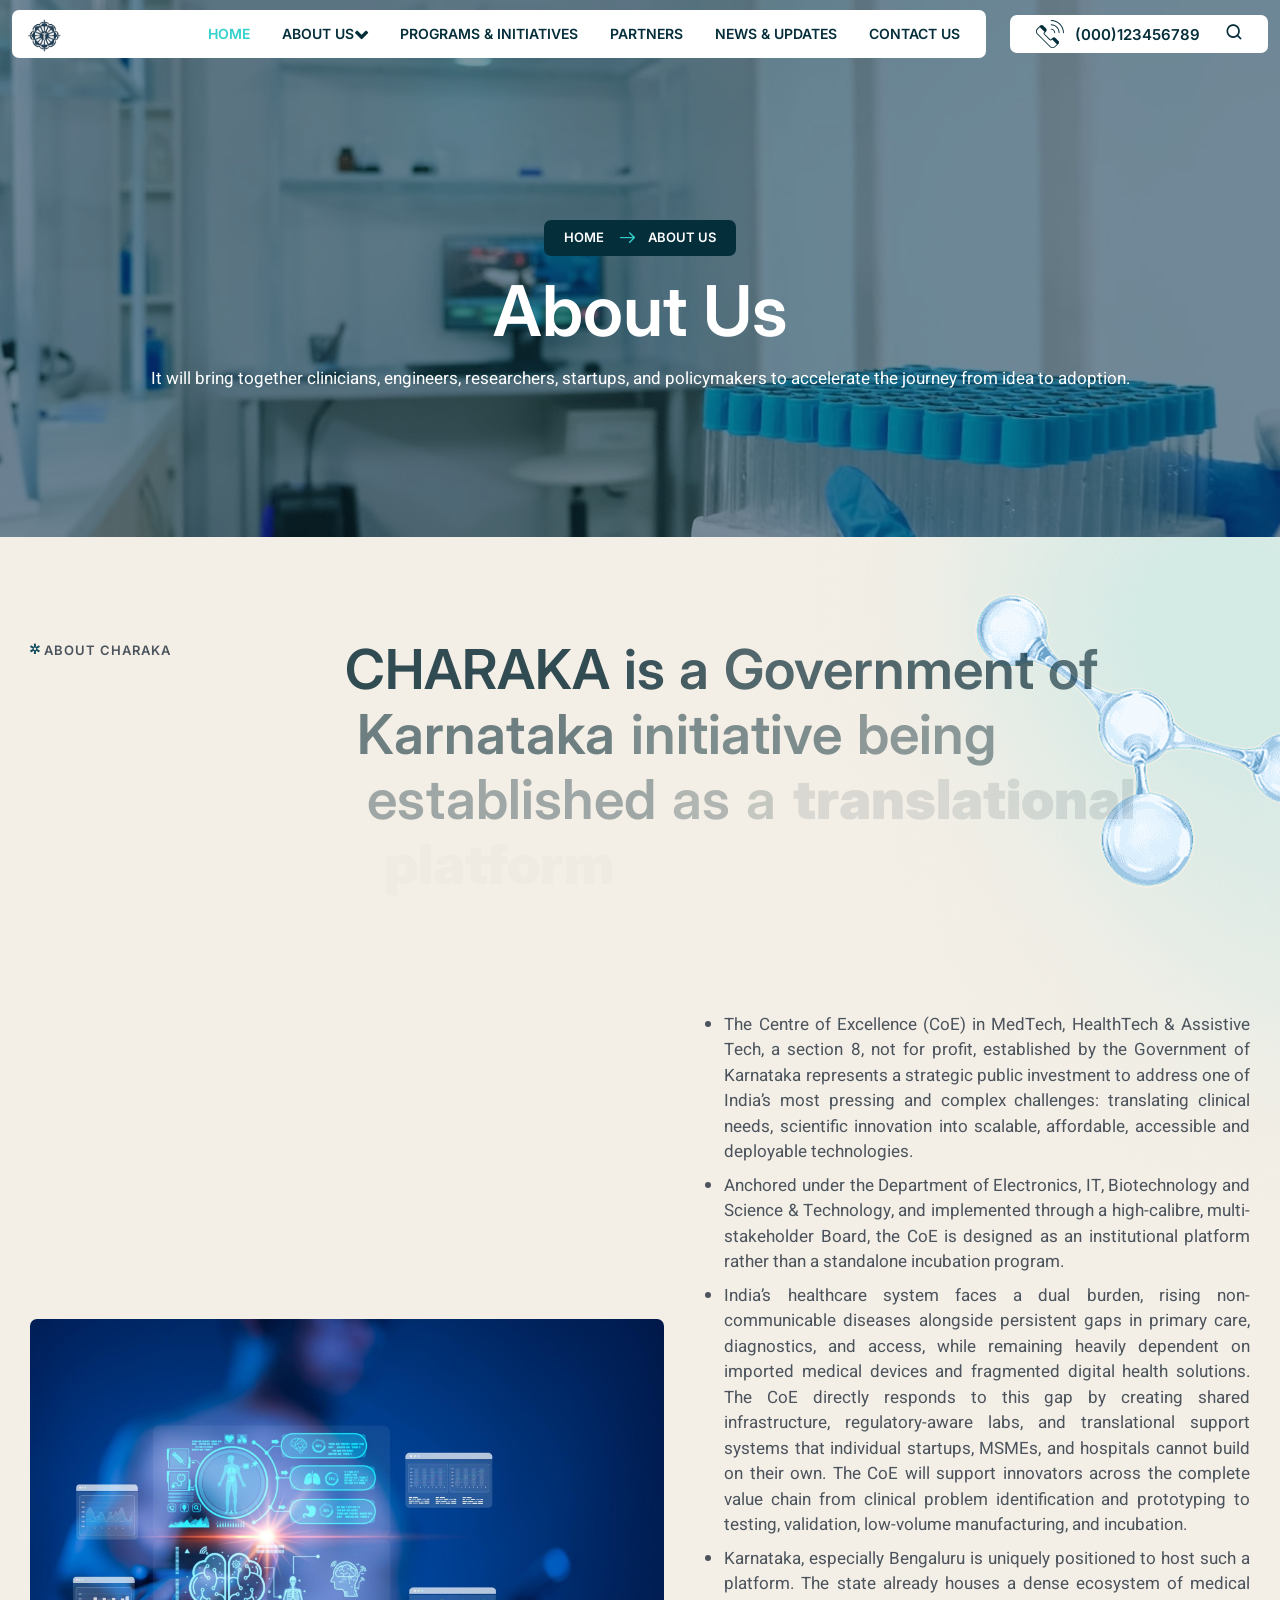
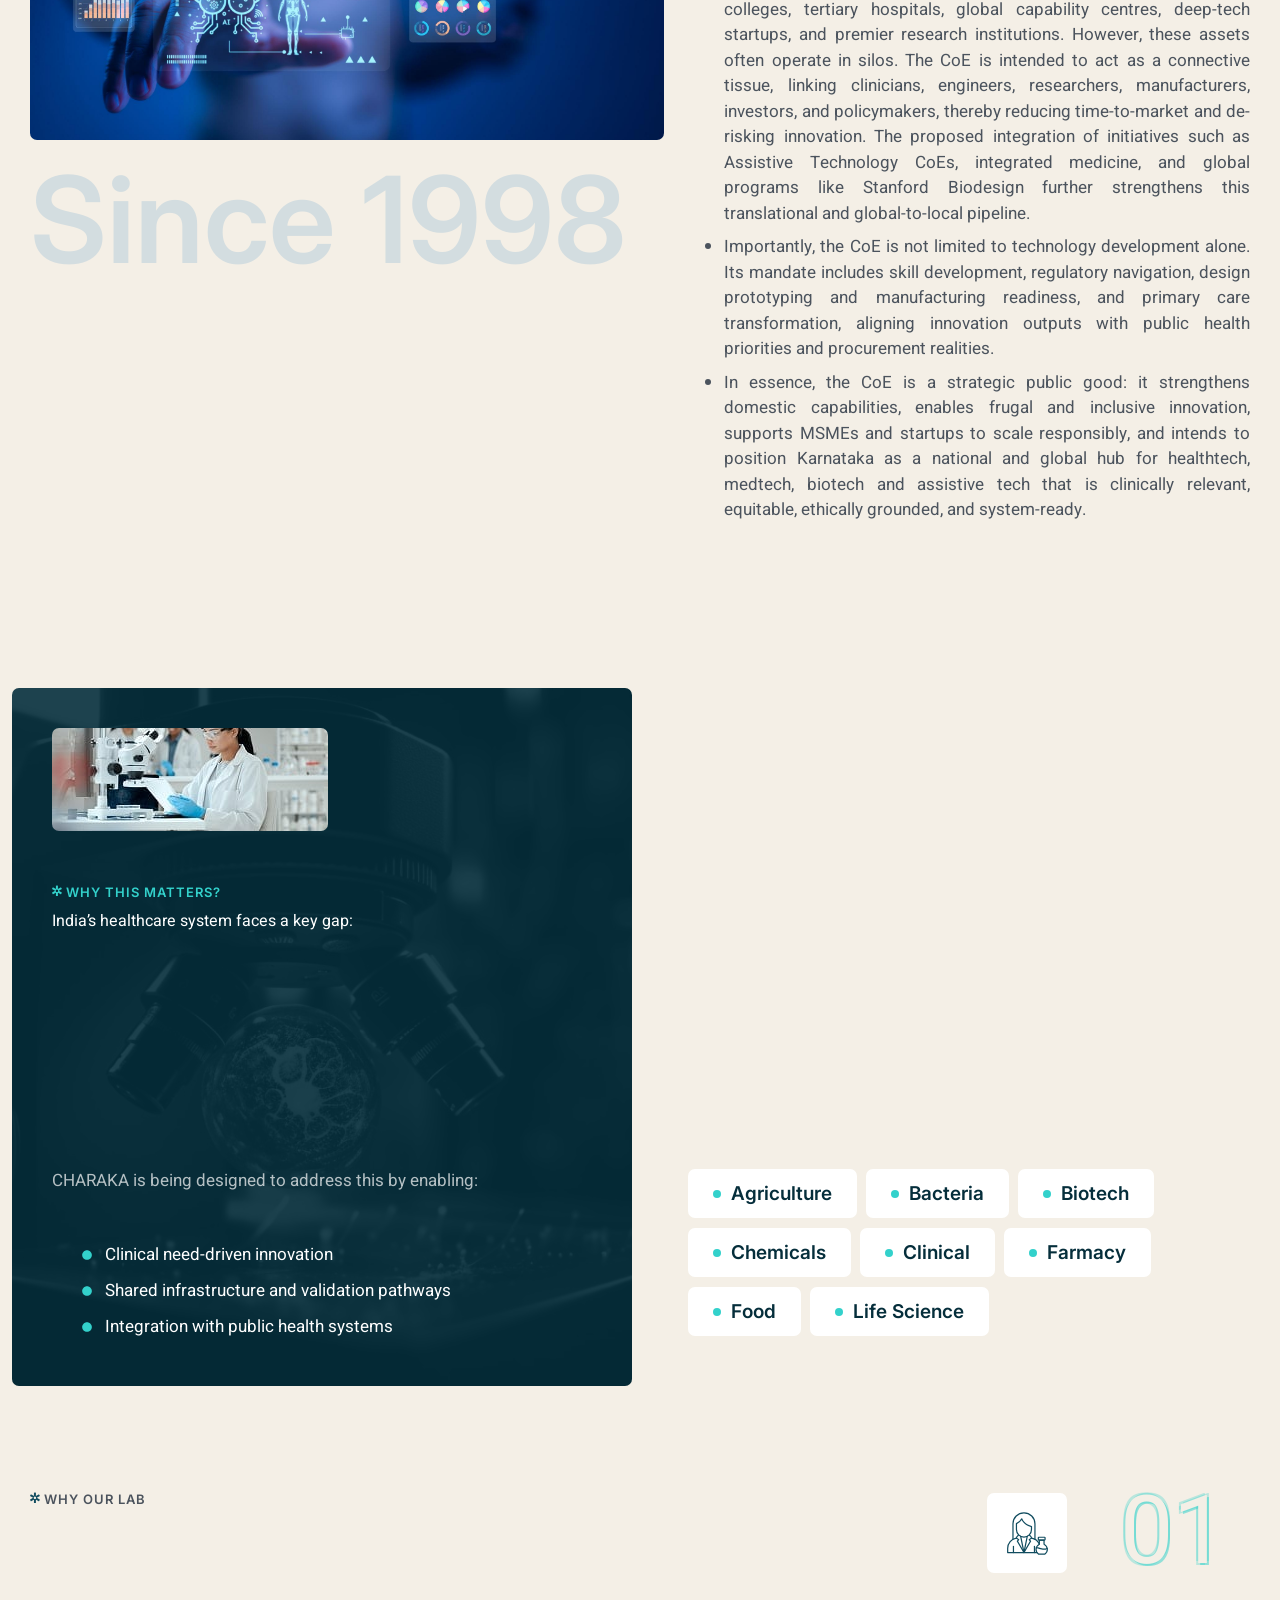
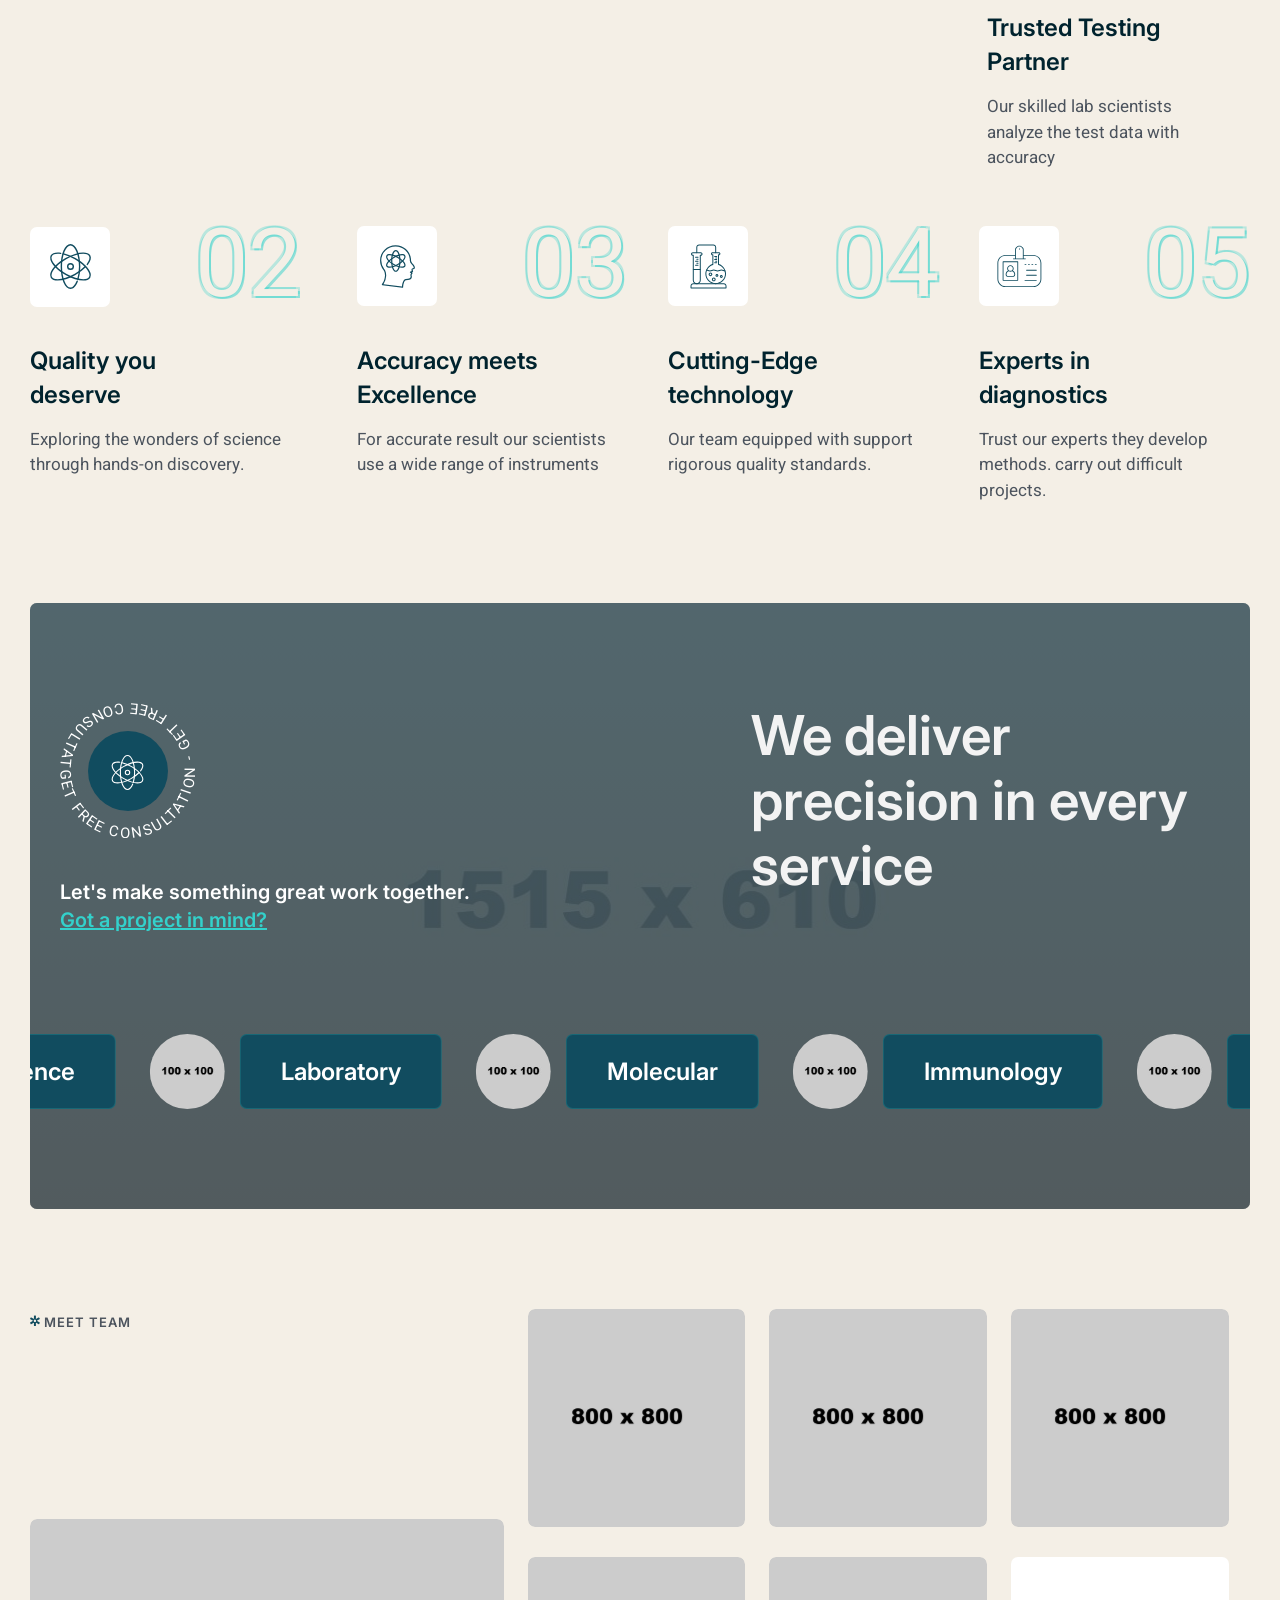
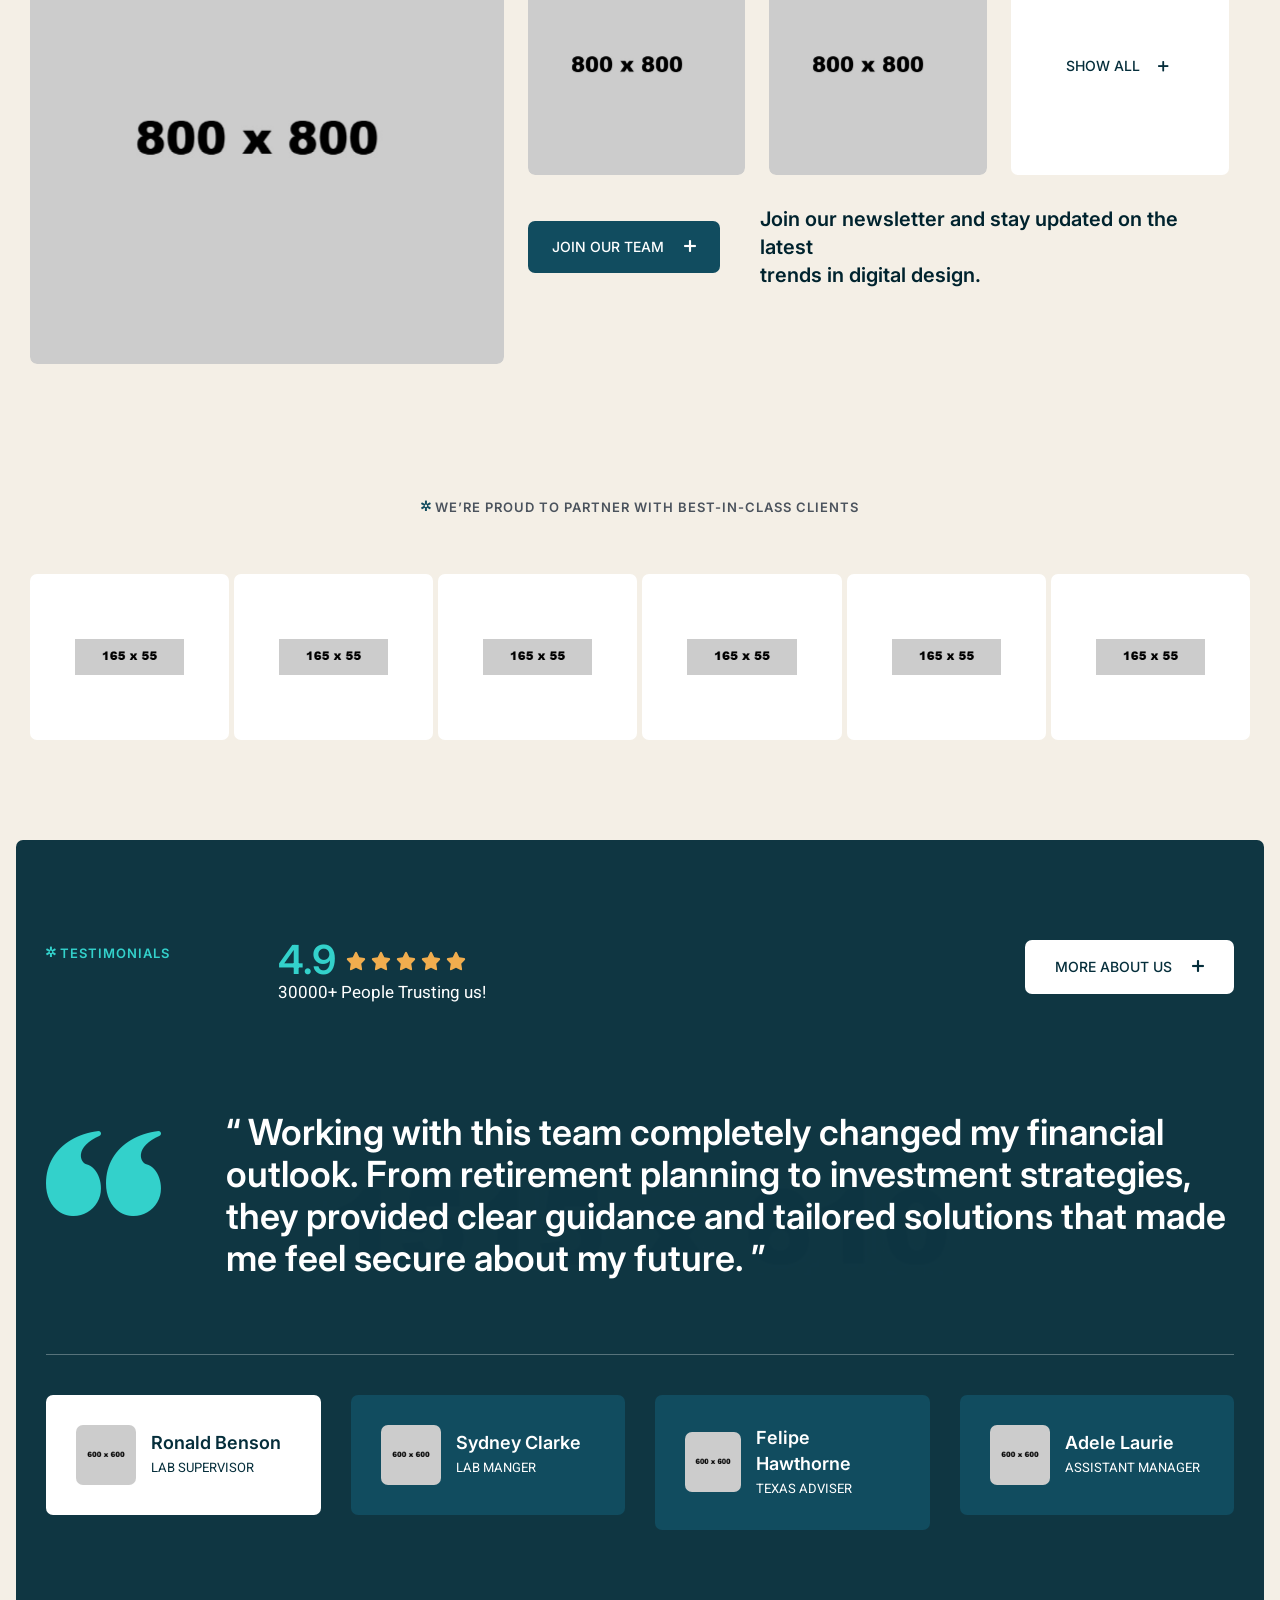
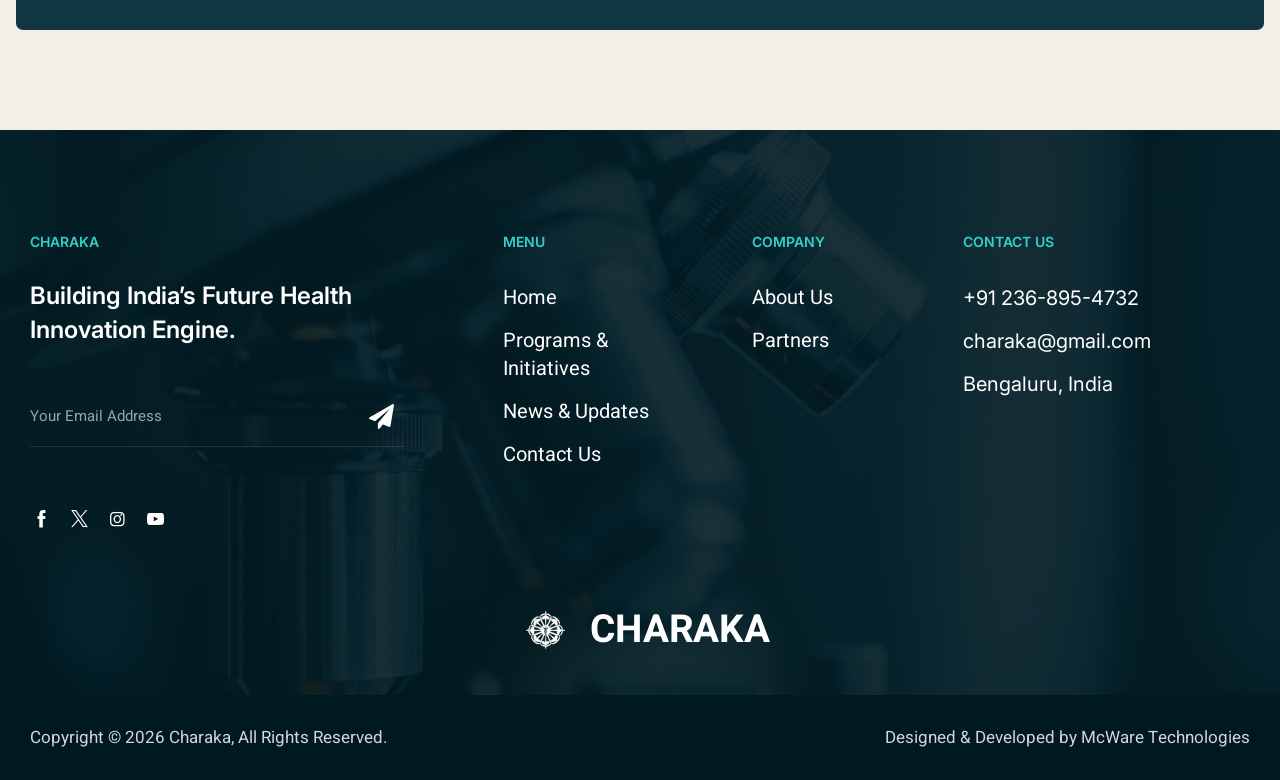
==== aboutcharaka.html @ d6434e57 "about us" ====
<!doctype html>
<html class="no-js" lang="en">

<head>
    <meta charset="utf-8">
    <meta http-equiv="x-ua-compatible" content="ie=edge">
    <title>CHARAKA</title>
    <meta name="robots" content="noindex, follow">
    <meta name="description" content="">
    <meta name="viewport" content="width=device-width, initial-scale=1, shrink-to-fit=no">
    <!-- Favicon -->
    <link rel="shortcut icon" type="image/x-icon" href="images/fevicon.png">
    <!-- CSS
			============================================ -->
    <!-- Bootstrap CSS -->
    <link rel="stylesheet" href="css/bootstrap.min.css">
    <!-- Fontawesome -->
    <link rel="stylesheet" href="css/fontawesome.css">
    <!-- Pbmit labozen Icon -->
    <link rel="stylesheet" href="fonts/pbmit-labozen-icon/pbmit_labozen.css">
    <!-- Base Icons -->
    <link rel="stylesheet" href="css/pbminfotech-base-icons.css">
    <!-- Themify Icons -->
    <link rel="stylesheet" href="css/themify-icons.css">
    <!-- Slick -->
    <link rel="stylesheet" href="css/swiper.min.css">
    <!-- Magnific -->
    <link rel="stylesheet" href="css/magnific-popup.css">
    <!-- AOS -->
    <link rel="stylesheet" href="css/aos.css">
    <!-- Shortcode CSS -->
    <link rel="stylesheet" href="css/shortcode.css">
    <!-- Base CSS -->
    <link rel="stylesheet" href="css/base.css">
    <!-- Style CSS -->
    <link rel="stylesheet" href="css/style.css">
    <!-- Responsive CSS -->
    <link rel="stylesheet" href="css/responsive.css">
    <!-- Google Fonts -->
    <link href="https://fonts.googleapis.com/css2?family=Heebo:wght@100;200;300;400;500;600;700;800;900&display=swap"
        rel="stylesheet">
    <link href="https://fonts.googleapis.com/css2?family=Inter:wght@100;200;300;400;500;600;700;800;900&display=swap"
        rel="stylesheet">

    <style>
        .pbmit-slider-one .pbmit-slider-title {
            font-size: 90px !important;
            line-height: 100px !important;
            letter-spacing: -5px;
            margin-bottom: 35px;
            color: var(--pbmit-white-color);
        }

        .slider-bg-cover {
            background: url("../CHARAKA_Website/images/website/website/slider-bg-cover.png") center center / cover no-repeat !important;
            position: absolute !important;
            display: block !important;
            width: 820px !important;
            height: 100% !important;
            top: 0 !important;
            left: 0 !important;
        }

        .tween-effect-style-1-wrap {
            display: flex;
            justify-content: center;
            align-items: center;
            width: 100%;
            text-align: center;
        }

        .charaka-brand {
            display: inline-flex;
            justify-content: center;
            align-items: center;
            gap: 12px;
            text-align: center;
        }

        .charaka-logo {
            height: 55px;
            width: auto;
            object-fit: contain;
            display: block;
        }

        .charaka-text {
            font-size: 46px;
            font-weight: 700;
            line-height: 1;
            color: #fff;
            /* change to white if background is dark */
            display: flex;
            align-items: center;
        }

        .about-two-leftbox {
            position: sticky;
            top: 20px;
            z-index: 10;
        }
        .text-justify{
            text-align: justify;
        }
    </style>
</head>

<body>

    <!-- page wrapper -->
    <div class="page-wrapper" id="page">

        <!-- Header Main Area -->
        <header class="site-header pbmit-header-style-1" id="masthead">
            <div class="pbmit-sticky-header pbmit-header-sticky-yes"></div>
            <div class="pbmit-header-overlay">
                <div class="pbmit-main-header-area pbmit-infostack-header">
                    <div class="container-fluid">
                        <div class="pbmit-header-content d-flex justify-content-between align-items-center gap-4">
                            <div class="pbmit-header-menu-area d-flex align-items-center justify-content-between">
                                <div class="pbmit-logo-area col-md-1 col-4">
                                    <div class="site-branding ">
                                        <h1 class="site-title ">
                                            <a href="index.html">
                                                <img class="pbmit-main-logo img-fluid"
                                                    src="images/website/website/charaka-logo.png" width="55%" alt="">
                                            </a>
                                        </h1>
                                    </div>
                                </div>
                                <div class="pbmit-menuarea">
                                    <div class="site-navigation">
                                        <nav class="main-navigation pbmit-navbar main-menu navbar-expand-xl navbar-light"
                                            id="site-navigation">
                                            <div class="pbmit-menu-wrap">
                                                <ul class="navigation clearfix" id="pbmit-top-menu">

                                                    <li class="active"><a href="index.html">Home</a></li>
                                                    <li class="dropdown">
                                                        <a href="#">About Us <i
                                                                class="fa fa-chevron-down fw-bold"></i></a>
                                                        <ul class="sub-menu">
                                                            <li><a href="aboutcharaka.html">About Charaka</a></li>
                                                            <li><a href="#">Why This Matters</a></li>
                                                            <li><a href="#">Assistive Technology</a></li>
                                                            <li><a href="#">AI & Digital Health</a></li>
                                                            <li><a href="#">Translational Research</a></li>
                                                            <li><a href="#">Public Health Innovation</a></li>
                                                            <li><a href="#">Knowledge Access & Capacity Building</a>
                                                            </li>
                                                        </ul>
                                                    </li>

                                                    <li><a href="programs.html">Programs & Initiatives </a></li>
                                                    <li><a href="#">Partners</a></li>
                                                    <li><a href="#">News & Updates</a></li>
                                                    <li><a href="contactus.html">Contact Us</a></li>
                                                </ul>
                                            </div>
                                        </nav>
                                    </div>
                                </div>
                            </div>
                            <div class="pbmit-right-box d-flex align-items-center">
                                <div class="header-contact-search">
                                    <div class="pbmit-ihbox-style-6">
                                        <div class="pbmit-ihbox-box">
                                            <div class="pbmit-ihbox-icon">
                                                <div class="pbmit-ihbox-icon-wrapper pbmit-icon-type-icon">
                                                    <svg viewBox="0 0 64 64" xmlns="http://www.w3.org/2000/svg">
                                                        <path
                                                            d="m21.63 28.66 1.98-1.99.08-.08c.8-.83 1.23-1.93 1.23-3.08 0-1.2-.46-2.32-1.31-3.16l-6.37-6.37c-.84-.85-1.96-1.31-3.16-1.31-1.15 0-2.24.43-3.07 1.23-.03.02-.06.05-.09.08l-1.98 1.98-4.37 4.37c-1.66 1.65-2.57 3.85-2.57 6.19s.91 4.54 2.57 6.2l26.71 26.71c1.66 1.66 3.86 2.57 6.2 2.57s4.54-.91 6.19-2.57l4.37-4.37 1.98-1.98c.03-.03.06-.06.08-.09.8-.83 1.23-1.92 1.23-3.07 0-1.2-.46-2.32-1.31-3.16l-6.37-6.37c-.84-.85-1.96-1.31-3.16-1.31-1.15 0-2.25.43-3.08 1.23-.03.03-.05.05-.08.08l-1.99 1.98-.9.9c-.6.61-1.59.61-2.2 0l-11.51-11.51c-.61-.61-.61-1.6 0-2.2l.9-.9zm9.2 16.02c1.39 1.39 3.64 1.39 5.03 0l.9-.89 9.87 9.87-4.37 4.36c-1.28 1.28-2.98 1.98-4.78 1.98-1.81 0-3.51-.7-4.78-1.98l-26.72-26.72c-1.28-1.27-1.98-2.97-1.98-4.78 0-1.8.7-3.5 1.98-4.78l4.37-4.36 9.87 9.87-.9.89c-.7.7-1.04 1.61-1.04 2.52s.34 1.82 1.04 2.51z">
                                                        </path>
                                                        <path
                                                            d="m34.498 22.652c3.67 0 6.656 2.986 6.656 6.657 0 .552.448 1 1 1s1-.448 1-1c0-4.773-3.883-8.657-8.656-8.657-.552 0-1 .448-1 1s.448 1 1 1z">
                                                        </path>
                                                        <path
                                                            d="m34.498 13.348c8.8 0 15.96 7.16 15.96 15.96 0 .552.448 1 1 1s1-.448 1-1c0-9.903-8.057-17.96-17.96-17.96-.552 0-1 .448-1 1s.448 1 1 1z">
                                                        </path>
                                                        <path
                                                            d="m34.498 2c-.552 0-1 .448-1 1s.448 1 1 1c13.955 0 25.308 11.354 25.308 25.309 0 .552.448 1 1 1s1-.448 1-1c0-15.058-12.25-27.309-27.308-27.309z">
                                                        </path>
                                                    </svg>
                                                </div>
                                            </div>
                                            <div class="pbmit-ihbox-contents">
                                                <h2 class="pbmit-element-title">
                                                    <a href="tel:(000)123456789">
                                                        <span class="pbmit-button-text">(000)123456789</span>
                                                    </a>
                                                </h2>
                                            </div>
                                            <a class="pbmit-link" href="tel:(000)123456789"
                                                title="Go to (000)123456789"></a>
                                        </div>
                                    </div>
                                    <div class="pbmit-search-wrapper">
                                        <div class="pbmit-search-form-wrapper">
                                            <form>
                                                <div class="pbmit-search-wrap">
                                                    <input type="search" class="search-field" placeholder="Search …"
                                                        value="" name="s">
                                                    <button type="submit" class="search-submit "
                                                        title="Search"></button>
                                                </div>
                                            </form>
                                        </div>
                                        <div class="pbmit-header-search-btn">
                                            <a href="#" title="Search">
                                                <i class="pbmit-base-icon-search-1"></i>
                                            </a>
                                        </div>
                                    </div>
                                </div>
                                <!-- <div class="pbmit-button-box-second">
									<a href="contact-us.html" class="pbmit-btn">
										<span class="pbmit-button-content-wrapper">
											<span class="pbmit-button-text">Get in touch</span>
											<span class="pbmit-button-icon">
												<i class="pbmit-labozen-icon pbmit-labozen-icon-plus"></i>			
											</span>
										</span>
									</a>
								</div> -->
                                <div class="pbmit-burger-menu-wrapper">
                                    <div class="pbmit-mobile-menu-bg"></div>
                                    <button id="menu-toggle" title="Menu Toggle" class="nav-menu-toggle">
                                        <svg viewBox="0 0 64 64" xmlns="http://www.w3.org/2000/svg">
                                            <g data-name="04">
                                                <path d="m58 31h-52a1 1 0 0 0 0 2h52a1 1 0 0 0 0-2z"></path>
                                                <path d="m6 18h52a1 1 0 0 0 0-2h-52a1 1 0 0 0 0 2z"></path>
                                                <path d="m58 46h-52a1 1 0 0 0 0 2h52a1 1 0 0 0 0-2z"></path>
                                            </g>
                                        </svg>
                                    </button>
                                </div>
                            </div>
                        </div>
                    </div>
                </div>
            </div>
        </header>
        <!-- Header Main Area End Here -->
        <!-- Title Bar -->
        <div class="pbmit-title-bar-wrapper">
            <div class="container">
                <div class="pbmit-title-bar-content">
                    <div class="pbmit-title-bar-content-inner">
                        <div class="pbmit-breadcrumb">
                            <div class="pbmit-breadcrumb-inner">
                                <span><a title="" href="index.html" class="home"><span>Home</span></a></span>
                                <span class="sep"><i class="pbmit-base-icon-next-1"></i></span>
                                <span><span class="post-root post post-post current-item">About Us</span></span>
                            </div>
                        </div>
                        <div class="pbmit-tbar">
                            <div class="pbmit-tbar-inner">
                                <h1 class="pbmit-tbar-title">About Us</h1>
                                <p class="pbmit-tbar-desc">It will bring together clinicians, engineers, researchers,
                                    startups, and policymakers to accelerate the journey from idea to adoption.</p>
                            </div>
                        </div>
                    </div>
                </div>
            </div>
        </div>
        <!-- Title Bar End-->

        <!-- Page Content -->
        <div class="page-content about-us-page">

            <!-- About Us Start -->
            <section class="section-xl about-two-bg">
                <div class="container">
                    <div class="animated animation fadeInUp">
                        <div class="pbmit-heading-subheading style-2 animation-style3">
                            <div class="pbmit-hs-left">
                                <h2 class="pbmit-subtitle">About Charaka</h2>
                            </div>
                            <div class="pbmit-hs-right">
                                <h2 class="pbmit-title">CHARAKA is a Government of Karnataka initiative being
                                    established as a <b>translational platform for healthcare innovation.</b></h2>
                            </div>
                        </div>
                    </div>
                    <div class="row g-0 align-items-center">
                        <div
                            class="col-md-6  full-width-1024 left-column animated animation fadeInUp animation-delay-100">
                            <div class="about-two-leftbox">
                                <img src="images/website/HealthTech & MedTechupdate.jpeg" class="img-fluid rounded-7" alt="">
                                <div class="custom-heading">
                                    <h2>Since 1998</h2>
                                </div>
                            </div>
                        </div>
                        <div
                            class="col-md-6 full-width-1024 right-column animated animation fadeInUp animation-delay-200">
                            <div class="about-two-right-box">
                                <!-- <p>It will bring together clinicians, engineers, researchers, startups, and policymakers to accelerate the journey from idea to adoption.</p> -->
                                <div class="ihbox-style-5-wrap pt-0">
                                    <div class="pbmit-ihbox-style-5">
                                        <div class="pbmit-ihbox-box">
                                            <ul style="list-style-type: disc; padding-left: 20px;">
                                                <li>
                                                    <p class="mb-2 text-justify" >The Centre of Excellence (CoE) in MedTech, HealthTech & Assistive
                                                        Tech, a
                                                        section 8, not for profit, established by the Government of
                                                        Karnataka
                                                        represents a strategic public investment to address one of
                                                        India’s most
                                                        pressing and complex challenges: translating clinical needs,
                                                        scientific
                                                        innovation into scalable, affordable, accessible and deployable
                                                        technologies.</p>
                                                </li>
                                                <li><p class="mb-2 text-justify">Anchored under the Department of Electronics, IT, Biotechnology and Science & Technology, and implemented through a high-calibre, multi-stakeholder Board, the CoE is designed as an institutional platform rather than a standalone incubation program.</p></li>
                                                <li><p class="mb-2 text-justify">India’s healthcare system faces a dual burden, rising non-communicable diseases alongside persistent gaps in primary care, diagnostics, and access, while remaining heavily dependent on imported medical devices and fragmented digital health solutions.  The CoE directly responds to this gap by creating shared infrastructure, regulatory-aware labs, and translational support systems that individual startups, MSMEs, and hospitals cannot build on their own. The CoE will support innovators across the complete value chain from clinical problem identification and prototyping to testing, validation, low-volume manufacturing, and incubation.</p></li>
                                                <li><p class="mb-2 text-justify">Karnataka, especially Bengaluru is uniquely positioned to host such a platform. The state already houses a dense ecosystem of medical colleges, tertiary hospitals, global capability centres, deep-tech startups, and premier research institutions. However, these assets often operate in silos. The CoE is intended to act as a connective tissue, linking clinicians, engineers, researchers, manufacturers, investors, and policymakers, thereby reducing time-to-market and de-risking innovation. The proposed integration of initiatives such as Assistive Technology CoEs, integrated medicine, and global programs like Stanford Biodesign further strengthens this translational and global-to-local pipeline.</p></li>
                                                <li><p class="mb-2 text-justify">Importantly, the CoE is not limited to technology development alone. Its mandate includes skill development, regulatory navigation, design prototyping and manufacturing readiness, and primary care transformation, aligning innovation outputs with public health priorities and procurement realities. </p></li>
                                                <li><p class="text-justify">In essence, the CoE is a strategic public good: it strengthens domestic capabilities, enables frugal and inclusive innovation, supports MSMEs and startups to scale responsibly, and intends to position Karnataka as a national and global hub for healthtech, medtech, biotech and assistive tech that is clinically relevant, equitable, ethically grounded, and system-ready.</p></li>
                                            </ul>

                                        </div>
                                    </div>
                                  
                                </div>
                              
                            </div>
                        </div>
                    </div>
                </div>
            </section>
            <!-- About Us End -->

            <!-- Clinical Solution Start -->
            <section>
                <div class="container-fluid">
                    <div class="row">
                        <div class="col-md-6 pe-xl-2 full-width-1024">
                            <div class="pbmit-bg-color-blackish clinical-solution-leftbox animated fadeIn animation">
                                <div class="mb-5">
                                    <img src="images/demo-1/about-img-02.jpg" class="img-fluid rounded-7" alt="">
                                </div>
                                <div class="pbmit-heading-subheading animation-style3">
                                    <h2 class="pbmit-subtitle">Why This Matters?</h2>
                                  
                                    <p class="text-white fs-6">India’s healthcare system faces a key gap:</p>
                                    <h2 class="pbmit-title">Innovation exists, but translation and adoption lag</h2>
                                    <div class="pbmit-heading-desc">CHARAKA is being designed to address this by enabling:</div>
                                </div>
                                <ul class="list-group">
                                    <li class="list-group-item">
                                        <span class="pbmit-icon-list-icon">
                                            <svg aria-hidden="true" class="e-font-icon-svg e-fas-circle"
                                                viewBox="0 0 512 512" xmlns="http://www.w3.org/2000/svg">
                                                <path
                                                    d="M256 8C119 8 8 119 8 256s111 248 248 248 248-111 248-248S393 8 256 8z">
                                                </path>
                                            </svg>
                                        </span>
                                        <span class="pbmit-icon-list-text">Clinical need-driven innovation</span>
                                    </li>
                                    <li class="list-group-item">
                                        <span class="pbmit-icon-list-icon">
                                            <svg aria-hidden="true" class="e-font-icon-svg e-fas-circle"
                                                viewBox="0 0 512 512" xmlns="http://www.w3.org/2000/svg">
                                                <path
                                                    d="M256 8C119 8 8 119 8 256s111 248 248 248 248-111 248-248S393 8 256 8z">
                                                </path>
                                            </svg>
                                        </span>
                                        <span class="pbmit-icon-list-text">Shared infrastructure and validation pathways</span>
                                    </li>
                                    <li class="list-group-item">
                                        <span class="pbmit-icon-list-icon">
                                            <svg aria-hidden="true" class="e-font-icon-svg e-fas-circle"
                                                viewBox="0 0 512 512" xmlns="http://www.w3.org/2000/svg">
                                                <path
                                                    d="M256 8C119 8 8 119 8 256s111 248 248 248 248-111 248-248S393 8 256 8z">
                                                </path>
                                            </svg>
                                        </span>
                                        <span class="pbmit-icon-list-text">Integration with public health systems</span>
                                    </li>
                                </ul>
                            </div>
                        </div>
                        <div class="col-md-6 ps-xl-2 full-width-1024">
                            <div class="clinical-solution-rightbox animated fadeIn animation">
                                <div class="video-wrap pbmit-hidden-mobile">
                                    <video autoplay="" muted="" playsinline="" loop=""
                                        src="images/labozen-video.mp4"></video>
                                </div>
                                <div class="pbmit-categorie-list">
                                    <ul>
                                        <li class="cat-item">
                                            <a href="blog-classic.html">Agriculture</a>
                                        </li>
                                        <li class="cat-item">
                                            <a href="blog-classic.html">Bacteria</a>
                                        </li>
                                        <li class="cat-item">
                                            <a href="blog-classic.html">Biotech</a>
                                        </li>
                                        <li class="cat-item">
                                            <a href="blog-classic.html">Chemicals</a>
                                        </li>
                                        <li class="cat-item">
                                            <a href="blog-classic.html">Clinical</a>
                                        </li>
                                        <li class="cat-item">
                                            <a href="blog-classic.html">Farmacy</a>
                                        </li>
                                        <li class="cat-item">
                                            <a href="blog-classic.html">Food</a>
                                        </li>
                                        <li class="cat-item">
                                            <a href="blog-classic.html">Life Science</a>
                                        </li>
                                    </ul>
                                </div>
                            </div>
                        </div>
                    </div>
                </div>
            </section>
            <!-- Clinical Solution End -->

            <!-- Why Our Lab Start -->
            <section class="section-xl why-our-lab-sec-two">
                <div class="container">
                    <div class="row">
                        <div class="col-md-9 half-width-1024-to-768">
                            <div class="animated animation fadeInUp">
                                <div class="pbmit-heading-subheading style-2 animation-style3">
                                    <div class="pbmit-hs-left">
                                        <h2 class="pbmit-subtitle">Why our lab</h2>
                                    </div>
                                    <div class="pbmit-hs-right">
                                        <h2 class="pbmit-title">We strive to transform <br> patient care through <br>
                                            research </h2>
                                    </div>
                                </div>
                            </div>
                        </div>
                        <div class="col-md-3 half-width-1024-to-768">
                            <div class="mx-md-4 animated animation fadeInUp animation-delay-100">
                                <div class="pbmit-ihbox-style-2">
                                    <div class="pbmit-ihbox-box">
                                        <div class="pbmit-icon-wrap">
                                            <div class="pbmit-ihbox-icon">
                                                <div class="pbmit-ihbox-icon-wrapper pbmit-icon-type-icon">
                                                    <svg height="512" viewBox="0 0 74 74" width="512"
                                                        xmlns="http://www.w3.org/2000/svg" data-name="line icons">
                                                        <path
                                                            d="m49.246 47.437a1 1 0 0 1 -1-1v-25.373a17.065 17.065 0 0 0 -34.13 0v25.373a1 1 0 0 1 -2 0v-25.373a19.065 19.065 0 0 1 38.13 0v25.373a1 1 0 0 1 -1 1z">
                                                        </path>
                                                        <path
                                                            d="m31.181 43.818a13.384 13.384 0 0 1 -13.369-13.369v-9.638a1 1 0 0 1 .646-.935 15.493 15.493 0 0 0 8.181-7.62 1 1 0 0 1 1.851.209c.1.35 2.517 8.7 15.322 12.192a1 1 0 0 1 .738.965v4.827a13.358 13.358 0 0 1 -13.369 13.369zm-11.369-22.334v8.965a11.369 11.369 0 1 0 22.738 0v-4.072c-9.688-2.857-13.685-8.427-15.187-11.411a17.133 17.133 0 0 1 -7.551 6.518z">
                                                        </path>
                                                        <path
                                                            d="m56.461 55.441a1 1 0 0 1 -.913-.591 16.1 16.1 0 0 0 -12.119-9.342 1 1 0 1 1 .32-1.974 18.086 18.086 0 0 1 13.623 10.5 1 1 0 0 1 -.911 1.409z">
                                                        </path>
                                                        <path
                                                            d="m52.583 69.273h-48.177a1 1 0 0 1 -1-1v-6.84a18.065 18.065 0 0 1 15.2-17.9 1 1 0 1 1 .323 1.974 16.071 16.071 0 0 0 -13.523 15.926v5.84h47.177a1 1 0 0 1 0 2z">
                                                        </path>
                                                        <path
                                                            d="m31.181 69.273a1 1 0 0 1 -.865-.5l-10.81-18.553a1 1 0 0 1 .107-1.157l1.434-1.66-3.039-2.053a1 1 0 0 1 -.416-1.047 9.105 9.105 0 0 1 3.735-5.292 1 1 0 1 1 1.178 1.616 7.422 7.422 0 0 0 -2.777 3.473l3.372 2.276a1 1 0 0 1 .2 1.482l-1.7 1.972 9.587 16.457 9.581-16.457-1.7-1.972a1 1 0 0 1 .2-1.482l3.367-2.276a7.427 7.427 0 0 0 -2.779-3.471 1 1 0 1 1 1.178-1.616 9.116 9.116 0 0 1 3.737 5.287 1 1 0 0 1 -.417 1.048l-3.039 2.052 1.433 1.66a1 1 0 0 1 .107 1.157l-10.81 18.56a1 1 0 0 1 -.864.496z">
                                                        </path>
                                                        <path
                                                            d="m31.181 69.273a1 1 0 0 1 -.98-.8l-5.389-26.424a1 1 0 1 1 1.959-.4l4.41 21.62 4.41-21.62a1 1 0 1 1 1.959.4l-5.39 26.424a1 1 0 0 1 -.979.8z">
                                                        </path>
                                                        <path
                                                            d="m13.9 69.278a1 1 0 0 1 -1-1v-10a1 1 0 0 1 2 0v10a1 1 0 0 1 -1 1z">
                                                        </path>
                                                        <path
                                                            d="m48.459 69.278a1 1 0 0 1 -1-1v-10a1 1 0 0 1 2 0v10a1 1 0 0 1 -1 1z">
                                                        </path>
                                                        <path
                                                            d="m65.03 48.726h-9.393a1.85 1.85 0 0 1 -1.848-1.848v-2.841a1.85 1.85 0 0 1 1.848-1.848h9.393a1.849 1.849 0 0 1 1.847 1.848v2.841a1.849 1.849 0 0 1 -1.847 1.848zm-9.241-2h9.088v-2.537h-9.088z">
                                                        </path>
                                                        <path
                                                            d="m65.336 72h-10a1 1 0 0 1 -.539-.158 10.251 10.251 0 0 1 .67-17.667v-6.447a1 1 0 0 1 1-1h7.73a1 1 0 0 1 1 1v6.447a10.257 10.257 0 0 1 .68 17.667 1 1 0 0 1 -.541.158zm-9.7-2h9.4a8.257 8.257 0 0 0 -1.256-14.3 1 1 0 0 1 -.583-.91v-6.062h-5.73v6.065a1 1 0 0 1 -.582.909 8.252 8.252 0 0 0 -1.249 14.298z">
                                                        </path>
                                                        <path
                                                            d="m64.513 63.855a20.373 20.373 0 0 1 -4.309-.514c-1.22-.271-2.422-.614-3.585-.946-.882-.252-1.765-.505-2.654-.726a4.239 4.239 0 0 0 -2.006-.185c-.018 0-.052.014-.084.026a1.032 1.032 0 0 1 -1.313-.51.971.971 0 0 1 .438-1.286 2.423 2.423 0 0 1 .432-.158 5.919 5.919 0 0 1 3.024.173c.907.226 1.812.484 2.717.743 1.135.323 2.308.659 3.463.916a14.919 14.919 0 0 0 5.974.278 9.946 9.946 0 0 0 2.446-.8 1 1 0 1 1 .851 1.81 11.9 11.9 0 0 1 -2.932.957 13.08 13.08 0 0 1 -2.462.222z">
                                                        </path>
                                                    </svg>
                                                </div>
                                            </div>
                                            <div class="pbmit-ihbox-box-number">01</div>
                                        </div>
                                        <div class="pbmit-ihbox-contents">
                                            <h2 class="pbmit-element-title">Trusted Testing <br>Partner</h2>
                                            <div class="pbmit-heading-desc">Our skilled lab scientists analyze the test
                                                data with accuracy</div>
                                        </div>
                                    </div>
                                </div>
                            </div>
                        </div>
                    </div>
                    <div class="row mt-md-5 mt-4">
                        <div class="col-md-3 half-width-1024-to-768 animated animation fadeInUp animation-delay-200">
                            <div class="pbmit-ihbox-style-2 pe-md-3">
                                <div class="pbmit-ihbox-box">
                                    <div class="pbmit-icon-wrap">
                                        <div class="pbmit-ihbox-icon">
                                            <div class="pbmit-ihbox-icon-wrapper pbmit-icon-type-icon">
                                                <svg xmlns="http://www.w3.org/2000/svg" data-name="Layer 1"
                                                    viewBox="0 0 64 64" width="512" height="512">
                                                    <path
                                                        d="M32,64c-7.851,0-14-14.056-14-32S24.149,0,32,0,46,14.056,46,32a64.821,64.821,0,0,1-2.457,18.287,1,1,0,0,1-1.916-.574A62.767,62.767,0,0,0,44,32C44,15.738,38.505,2,32,2S20,15.738,20,32s5.5,30,12,30c3.186,0,6.332-3.412,8.63-9.36a1,1,0,1,1,1.866.72C39.844,60.222,36.117,64,32,64Z">
                                                    </path>
                                                    <path
                                                        d="M50.1,52c-6.777,0-15.925-2.737-25.176-7.964C13.657,37.672,5.2,29.152,3.37,22.33a7.861,7.861,0,0,1,.561-6.21c2.04-3.454,7.087-4.8,14.209-3.8a1,1,0,0,1-.28,1.98c-6.179-.872-10.628.16-12.206,2.834A5.947,5.947,0,0,0,5.3,21.812c1.67,6.232,9.949,14.463,20.6,20.482,14.285,8.07,29.142,10.163,32.442,4.569a5.947,5.947,0,0,0,.352-4.675c-1.67-6.232-9.949-14.463-20.6-20.482a65.026,65.026,0,0,0-16.331-6.648,1,1,0,1,1,.47-1.944,67.024,67.024,0,0,1,16.844,6.85C50.343,26.328,58.8,34.848,60.63,41.67a7.861,7.861,0,0,1-.561,6.21C58.432,50.655,54.846,52,50.1,52Z">
                                                    </path>
                                                    <path
                                                        d="M13.9,52c-4.75,0-8.334-1.345-9.972-4.12a7.861,7.861,0,0,1-.561-6.21C5.2,34.848,13.657,26.328,24.921,19.964,40.657,11.075,56.1,9.386,60.069,16.12c1.978,3.354.785,8.145-3.362,13.493a1,1,0,0,1-1.581-1.226c3.558-4.588,4.732-8.689,3.22-11.25-3.3-5.6-18.157-3.5-32.442,4.569C15.251,27.725,6.972,35.956,5.3,42.188a5.947,5.947,0,0,0,.352,4.675c3.3,5.594,18.157,3.5,32.442-4.569A63.184,63.184,0,0,0,52.6,31.31a1,1,0,1,1,1.447,1.38A65.185,65.185,0,0,1,39.079,44.036C29.829,49.262,20.679,52,13.9,52Z">
                                                    </path>
                                                    <path
                                                        d="M32,37a5,5,0,1,1,5-5A5.006,5.006,0,0,1,32,37Zm0-8a3,3,0,1,0,3,3A3,3,0,0,0,32,29Z">
                                                    </path>
                                                </svg>
                                            </div>
                                        </div>
                                        <div class="pbmit-ihbox-box-number">02</div>
                                    </div>
                                    <div class="pbmit-ihbox-contents">
                                        <h2 class="pbmit-element-title">Quality you <br>deserve </h2>
                                        <div class="pbmit-heading-desc">Exploring the wonders of science through<br>
                                            hands-on discovery.</div>
                                    </div>
                                </div>
                            </div>
                        </div>
                        <div class="col-md-3 half-width-1024-to-768 animated animation fadeInUp animation-delay-300">
                            <div class="pbmit-ihbox-style-2 ps-md-3 mt-md-0 mt-4">
                                <div class="pbmit-ihbox-box">
                                    <div class="pbmit-icon-wrap">
                                        <div class="pbmit-ihbox-icon">
                                            <div class="pbmit-ihbox-icon-wrapper pbmit-icon-type-icon">
                                                <svg height="512" viewBox="0 0 74 74" width="512"
                                                    xmlns="http://www.w3.org/2000/svg" data-name="line icons">
                                                    <path
                                                        d="m45.3 72a.861.861 0 0 1 -.124-.008l-33.155-4.139a1 1 0 0 1 -.618-1.662c.043-.048 4.435-5.058 5.058-14.22a15.744 15.744 0 0 0 -1.37-7.345 11.909 11.909 0 0 0 -1.546-2.48 24.472 24.472 0 0 1 -5.225-15.165c0-13.774 11.426-24.981 25.471-24.981a25.217 25.217 0 0 1 25.339 22.387.924.924 0 0 1 .006.105 23.807 23.807 0 0 1 .126 2.489v.152a8.11 8.11 0 0 0 1.776 4.15l.641.726c2.127 2.4 4.537 5.116 3.895 7.393a3.421 3.421 0 0 1 -2.574 2.225.96.96 0 0 1 -.159.035c-.414.058-.873.283-.883.4a1.035 1.035 0 0 1 -.07.289 2.536 2.536 0 0 0 .48 1.18 1.914 1.914 0 0 1 .009 2.067 3.23 3.23 0 0 1 -1.463 1.052 2.35 2.35 0 0 1 .665 1.257 1.832 1.832 0 0 1 -.7 1.7c-.713.57-.815 1.12-.471 2.465a5.756 5.756 0 0 1 -.359 4.152 4.934 4.934 0 0 1 -3.388 2.464c-1.261.269-3.269.663-5.685 1.011-3.461.487-4.566 8.554-4.68 11.342a1 1 0 0 1 -1 .959zm-31.321-5.918 30.391 3.794c.263-3.151 1.418-11.466 6.327-12.157 2.357-.34 4.319-.724 5.549-.988a2.935 2.935 0 0 0 2.034-1.437 3.749 3.749 0 0 0 .194-2.728c-.372-1.456-.533-3.121 1.075-4.453a4.313 4.313 0 0 0 -1.583-.967 1 1 0 0 1 .395-1.937 4.886 4.886 0 0 0 2.283-.662 3.585 3.585 0 0 1 -.666-2.777 2.8 2.8 0 0 1 2.508-2.078c.482-.154 1.046-.42 1.163-.833.345-1.224-2.042-3.916-3.467-5.524l-.647-.732a10.133 10.133 0 0 1 -2.264-5.258 1.109 1.109 0 0 1 -.009-.14v-.224a22.7 22.7 0 0 0 -.12-2.342.924.924 0 0 1 -.006-.105 23.211 23.211 0 0 0 -23.345-20.534 23.257 23.257 0 0 0 -23.471 22.981 22.494 22.494 0 0 0 4.8 13.937 13.781 13.781 0 0 1 1.8 2.9 17.75 17.75 0 0 1 1.535 8.291 28.63 28.63 0 0 1 -4.476 13.973z">
                                                    </path>
                                                    <path
                                                        d="m34.25 45.833c-4.4 0-7.722-7.7-7.722-17.916s3.32-17.917 7.722-17.917 7.723 7.7 7.723 17.917-3.321 17.916-7.723 17.916zm0-33.833c-2.706 0-5.722 6.537-5.722 15.917s3.016 15.916 5.722 15.916 5.723-6.537 5.723-15.916-3.016-15.917-5.723-15.917z">
                                                    </path>
                                                    <path
                                                        d="m24.138 39.2c-2.573 0-4.5-.758-5.405-2.32-2.2-3.813 2.811-10.54 11.657-15.646 8.845-5.106 17.176-6.083 19.377-2.271 1.116 1.934.407 4.674-2 7.714a34.5 34.5 0 0 1 -9.66 7.932c-5.218 3.011-10.261 4.591-13.969 4.591zm20.292-20.558c-3.145 0-7.9 1.352-13.04 4.319-8.123 4.69-12.277 10.57-10.924 12.914s8.522 1.687 16.645-3a32.465 32.465 0 0 0 9.09-7.44c1.808-2.286 2.492-4.332 1.833-5.474-.497-.861-1.779-1.319-3.604-1.319z">
                                                    </path>
                                                    <path
                                                        d="m44.362 39.2c-3.708 0-8.75-1.575-13.972-4.591-8.846-5.109-13.857-11.838-11.657-15.651s10.533-2.835 19.378 2.271a34.5 34.5 0 0 1 9.66 7.932c2.4 3.04 3.112 5.78 2 7.714-.906 1.562-2.836 2.325-5.409 2.325zm-20.292-20.559c-1.825 0-3.107.456-3.6 1.317-1.354 2.345 2.8 8.225 10.924 12.914 8.123 4.69 15.291 5.346 16.644 3 .659-1.142-.025-3.188-1.833-5.474a32.482 32.482 0 0 0 -9.09-7.44c-5.142-2.964-9.9-4.317-13.045-4.317z">
                                                    </path>
                                                </svg>
                                            </div>
                                        </div>
                                        <div class="pbmit-ihbox-box-number">03</div>
                                    </div>
                                    <div class="pbmit-ihbox-contents">
                                        <h2 class="pbmit-element-title">Accuracy meets <br>Excellence</h2>
                                        <div class="pbmit-heading-desc">For accurate result our scientists use a wide
                                            range of instruments</div>
                                    </div>
                                </div>
                            </div>
                        </div>
                        <div class="col-md-3 half-width-1024-to-768 animated animation fadeInUp animation-delay-400">
                            <div class="pbmit-ihbox-style-2 ps-xl-3 mt-xl-0 mt-4">
                                <div class="pbmit-ihbox-box">
                                    <div class="pbmit-icon-wrap">
                                        <div class="pbmit-ihbox-icon">
                                            <div class="pbmit-ihbox-icon-wrapper pbmit-icon-type-icon">
                                                <svg enable-background="new 0 0 450 450" height="512"
                                                    viewBox="0 0 450 450" width="512"
                                                    xmlns="http://www.w3.org/2000/svg">
                                                    <g>
                                                        <g>
                                                            <g>
                                                                <g>
                                                                    <path
                                                                        d="m296.84 401.87c-56.97 0-103.32-46.35-103.32-103.32 0-22.68 7.21-44.2 20.85-62.24 12.44-16.45 29.81-28.99 49.23-35.6v-87.92c-7.89-.66-14.1-7.29-14.1-15.35 0-8.49 6.91-15.4 15.4-15.4h63.87c8.49 0 15.4 6.91 15.4 15.4 0 8.06-6.21 14.68-14.1 15.35v87.92c19.42 6.61 36.79 19.15 49.23 35.6 13.64 18.04 20.85 39.57 20.85 62.24 0 56.97-46.35 103.32-103.31 103.32zm-31.94-309.83c-2.98 0-5.4 2.42-5.4 5.4s2.42 5.4 5.4 5.4h3.7c2.76 0 5 2.24 5 5v96.52c0 2.21-1.45 4.16-3.57 4.79-39.16 11.72-66.51 48.49-66.51 89.4 0 51.46 41.86 93.32 93.32 93.32s93.32-41.86 93.32-93.32c0-40.92-27.35-77.68-66.51-89.4-2.12-.63-3.57-2.58-3.57-4.79v-96.52c0-2.76 2.24-5 5-5h3.7c2.98 0 5.4-2.42 5.4-5.4s-2.42-5.4-5.4-5.4z">
                                                                    </path>
                                                                </g>
                                                                <g>
                                                                    <path
                                                                        d="m315.89 274.22c-7.23 0-14.11-2.5-20.76-4.92-6.11-2.22-11.87-4.31-17.34-4.31s-11.24 2.1-17.34 4.31c-6.65 2.42-13.53 4.92-20.76 4.92s-14.11-2.5-20.76-4.92c-4.71-1.71-9.15-3.33-13.48-4-2.73-.42-4.6-2.98-4.17-5.71.42-2.73 2.99-4.6 5.71-4.17 5.29.82 10.41 2.68 15.36 4.48 6.1 2.22 11.87 4.31 17.34 4.31s11.24-2.1 17.34-4.31c6.65-2.42 13.53-4.91 20.76-4.91s14.11 2.5 20.76 4.91c6.11 2.22 11.87 4.31 17.34 4.31s11.24-2.1 17.34-4.31c6.65-2.42 13.53-4.91 20.76-4.91s14.11 2.5 20.76 4.91c5.69 2.07 11.06 4.02 16.2 4.28 2.76.14 4.88 2.49 4.74 5.25s-2.51 4.9-5.25 4.74c-6.63-.34-12.97-2.64-19.1-4.87-6.11-2.22-11.87-4.31-17.34-4.31s-11.24 2.1-17.34 4.31c-6.67 2.42-13.54 4.92-20.77 4.92z">
                                                                    </path>
                                                                </g>
                                                                <g>
                                                                    <path
                                                                        d="m244.71 322.17c-10.21 0-18.51-8.3-18.51-18.51s8.3-18.51 18.51-18.51 18.51 8.3 18.51 18.51-8.31 18.51-18.51 18.51zm0-27.02c-4.69 0-8.51 3.82-8.51 8.51s3.82 8.51 8.51 8.51 8.51-3.82 8.51-8.51-3.82-8.51-8.51-8.51z">
                                                                    </path>
                                                                </g>
                                                                <g>
                                                                    <path
                                                                        d="m309.28 328.67c-8.06 0-14.62-6.56-14.62-14.62s6.56-14.62 14.62-14.62 14.62 6.56 14.62 14.62-6.55 14.62-14.62 14.62zm0-19.24c-2.55 0-4.62 2.07-4.62 4.62s2.07 4.62 4.62 4.62 4.62-2.07 4.62-4.62-2.07-4.62-4.62-4.62z">
                                                                    </path>
                                                                </g>
                                                                <g>
                                                                    <path
                                                                        d="m277.67 373.34c-10.46 0-18.97-8.51-18.97-18.97s8.51-18.98 18.97-18.98 18.98 8.51 18.98 18.98c0 10.46-8.51 18.97-18.98 18.97zm0-27.95c-4.95 0-8.97 4.03-8.97 8.98s4.02 8.97 8.97 8.97 8.98-4.02 8.98-8.97-4.03-8.98-8.98-8.98z">
                                                                    </path>
                                                                </g>
                                                                <g>
                                                                    <path
                                                                        d="m353.2 340.43c-8.06 0-14.62-6.56-14.62-14.62s6.56-14.62 14.62-14.62 14.62 6.56 14.62 14.62-6.56 14.62-14.62 14.62zm0-19.24c-2.55 0-4.62 2.07-4.62 4.62s2.07 4.62 4.62 4.62 4.62-2.07 4.62-4.62-2.07-4.62-4.62-4.62z">
                                                                    </path>
                                                                </g>
                                                                <g>
                                                                    <path
                                                                        d="m307.38 129.04h-21.09c-2.76 0-5-2.24-5-5s2.24-5 5-5h21.09c2.76 0 5 2.24 5 5s-2.24 5-5 5z">
                                                                    </path>
                                                                </g>
                                                                <g>
                                                                    <path
                                                                        d="m307.38 145.07h-10.55c-2.76 0-5-2.24-5-5s2.24-5 5-5h10.55c2.76 0 5 2.24 5 5s-2.24 5-5 5z">
                                                                    </path>
                                                                </g>
                                                                <g>
                                                                    <path
                                                                        d="m307.38 161.1h-21.09c-2.76 0-5-2.24-5-5s2.24-5 5-5h21.09c2.76 0 5 2.24 5 5s-2.24 5-5 5z">
                                                                    </path>
                                                                </g>
                                                                <g>
                                                                    <path
                                                                        d="m307.38 177.14h-10.55c-2.76 0-5-2.24-5-5s2.24-5 5-5h10.55c2.76 0 5 2.24 5 5s-2.24 5-5 5z">
                                                                    </path>
                                                                </g>
                                                                <g>
                                                                    <path
                                                                        d="m307.38 193.17h-21.09c-2.76 0-5-2.24-5-5s2.24-5 5-5h21.09c2.76 0 5 2.24 5 5s-2.24 5-5 5z">
                                                                    </path>
                                                                </g>
                                                            </g>
                                                            <g>
                                                                <g>
                                                                    <path
                                                                        d="m107.86 401.87c-22.06 0-40.01-17.95-40.01-40.01v-244.03c-9.68-.22-17.48-8.16-17.48-17.89 0-9.87 8.03-17.9 17.9-17.9h79.19c9.87 0 17.9 8.03 17.9 17.9 0 9.73-7.8 17.67-17.48 17.89v244.03c-.01 22.06-17.96 40.01-40.02 40.01zm-39.59-309.83c-4.35 0-7.9 3.54-7.9 7.9s3.54 7.9 7.9 7.9h4.59c2.76 0 5 2.24 5 5v249.03c0 16.55 13.46 30.01 30.01 30.01s30.01-13.46 30.01-30.01v-249.03c0-2.76 2.24-5 5-5h4.59c4.35 0 7.9-3.54 7.9-7.9s-3.54-7.9-7.9-7.9c-.01 0-79.2 0-79.2 0z">
                                                                    </path>
                                                                </g>
                                                                <g>
                                                                    <path
                                                                        d="m120.94 137.91h-26.15c-2.76 0-5-2.24-5-5s2.24-5 5-5h26.15c2.76 0 5 2.24 5 5s-2.24 5-5 5z">
                                                                    </path>
                                                                </g>
                                                                <g>
                                                                    <path
                                                                        d="m120.94 157.79h-13.08c-2.76 0-5-2.24-5-5s2.24-5 5-5h13.08c2.76 0 5 2.24 5 5s-2.24 5-5 5z">
                                                                    </path>
                                                                </g>
                                                                <g>
                                                                    <path
                                                                        d="m120.94 177.67h-26.15c-2.76 0-5-2.24-5-5s2.24-5 5-5h26.15c2.76 0 5 2.24 5 5s-2.24 5-5 5z">
                                                                    </path>
                                                                </g>
                                                                <g>
                                                                    <path
                                                                        d="m120.94 197.55h-13.08c-2.76 0-5-2.24-5-5s2.24-5 5-5h13.08c2.76 0 5 2.24 5 5s-2.24 5-5 5z">
                                                                    </path>
                                                                </g>
                                                                <g>
                                                                    <path
                                                                        d="m120.94 217.43h-26.15c-2.76 0-5-2.24-5-5s2.24-5 5-5h26.15c2.76 0 5 2.24 5 5s-2.24 5-5 5z">
                                                                    </path>
                                                                </g>
                                                                <g>
                                                                    <path
                                                                        d="m142.87 259.04h-70.02c-2.76 0-5-2.24-5-5s2.24-5 5-5h70.02c2.76 0 5 2.24 5 5s-2.24 5-5 5z">
                                                                    </path>
                                                                </g>
                                                            </g>
                                                            <g>
                                                                <path
                                                                    d="m107.86 92.04c-2.76 0-5-2.24-5-5v-53.35c0-15.43 12.55-27.99 27.99-27.99h143c15.43 0 27.99 12.55 27.99 27.99v53.36c0 2.76-2.24 5-5 5s-5-2.24-5-5v-53.36c0-9.92-8.07-17.99-17.99-17.99h-143c-9.92 0-17.99 8.07-17.99 17.99v53.36c0 2.75-2.24 4.99-5 4.99z">
                                                                </path>
                                                            </g>
                                                        </g>
                                                        <g>
                                                            <path
                                                                d="m400.3 445.78h-350.08c-2.76 0-5-2.24-5-5v-21.95c0-14.86 12.09-26.95 26.95-26.95h306.18c14.86 0 26.95 12.09 26.95 26.95v21.95c0 2.76-2.23 5-5 5zm-345.08-10h340.08v-16.95c0-9.35-7.61-16.95-16.95-16.95h-306.18c-9.35 0-16.95 7.61-16.95 16.95z">
                                                            </path>
                                                        </g>
                                                    </g>
                                                </svg>
                                            </div>
                                        </div>
                                        <div class="pbmit-ihbox-box-number">04</div>
                                    </div>
                                    <div class="pbmit-ihbox-contents">
                                        <h2 class="pbmit-element-title">Cutting-Edge <br>technology</h2>
                                        <div class="pbmit-heading-desc">Our team equipped with support rigorous quality
                                            standards.</div>
                                    </div>
                                </div>
                            </div>
                        </div>
                        <div class="col-md-3 half-width-1024-to-768 animated animation fadeInUp animation-delay-500">
                            <div class="pbmit-ihbox-style-2 ps-md-3 mt-xl-0 mt-4">
                                <div class="pbmit-ihbox-box">
                                    <div class="pbmit-icon-wrap">
                                        <div class="pbmit-ihbox-icon">
                                            <div class="pbmit-ihbox-icon-wrapper pbmit-icon-type-icon">
                                                <svg enable-background="new 0 0 512 512" viewBox="0 0 512 512"
                                                    xmlns="http://www.w3.org/2000/svg">
                                                    <g>
                                                        <g>
                                                            <path
                                                                d="m412.539 124.748h-108.753v-63.573c0-6.615-2.684-13.092-7.364-17.767-12.795-11.051-18.142-23.408-33.811-23.408h-15.743c-15.672 0-21.028 12.366-33.811 23.406-4.68 4.677-7.364 11.154-7.364 17.769v63.573h-108.751c-50.778 0-92.091 41.311-92.091 92.089v181.635c0 50.778 41.313 92.089 92.091 92.089h315.597c50.778 0 92.091-41.311 92.091-92.089v-181.635c0-50.778-41.313-92.089-92.091-92.089zm-197.045-63.573c0-4.034 1.636-7.984 4.493-10.838 13.594-12.25 16.792-20.537 26.882-20.537h15.743c10.124 0 12.977 8.008 26.882 20.539 2.857 2.852 4.493 6.802 4.493 10.836v102.767h-78.493zm279.337 337.297c0 45.373-36.916 82.289-82.292 82.289h-315.597c-45.376 0-82.292-36.916-82.292-82.289v-181.635c0-45.373 36.916-82.289 82.292-82.289h108.753v29.401h-20.413c-2.708 0-4.9 2.194-4.9 4.9s2.192 4.9 4.9 4.9h138.917c2.708 0 4.9-2.194 4.9-4.9s-2.191-4.9-4.9-4.9h-20.413v-29.401h108.753c45.376 0 82.292 36.916 82.292 82.289z">
                                                            </path>
                                                            <path
                                                                d="m236.223 196.963h-166.986c-2.708 0-4.9 2.194-4.9 4.9v211.584c0 2.706 2.192 4.9 4.9 4.9h166.986c2.708 0 4.9-2.194 4.9-4.9v-211.584c-.001-2.706-2.192-4.9-4.9-4.9zm-4.9 211.584h-157.186v-201.784h157.186z">
                                                            </path>
                                                            <path
                                                                d="m125.527 373.92h54.405c14.948 0 27.112-12.163 27.112-27.112 0-19.084-10.783-35.605-26.542-44.019 5.732-6.521 9.24-15.042 9.24-24.387 0-20.41-16.604-37.014-37.012-37.014-20.413 0-37.016 16.604-37.016 37.014 0 9.322 3.49 17.826 9.199 24.341-15.738 8.437-26.497 24.991-26.497 44.065 0 14.949 12.163 27.112 27.111 27.112zm27.203-122.731c15.006 0 27.212 12.209 27.212 27.214s-12.206 27.214-27.212 27.214-27.217-12.209-27.217-27.214 12.211-27.214 27.217-27.214zm-19.698 58.497c5.712 3.609 12.455 5.731 19.698 5.731 7.186 0 13.877-2.092 19.561-5.65 14.595 6.038 24.954 20.289 24.954 37.042 0 9.546-7.766 17.312-17.312 17.312h-54.405c-9.546 0-17.312-7.766-17.312-17.312-.001-16.722 10.268-31.055 24.816-37.123z">
                                                            </path>
                                                            <path
                                                                d="m448.168 293.342h-112.356c-2.708 0-4.9 2.194-4.9 4.9s2.192 4.9 4.9 4.9h112.356c2.708 0 4.9-2.194 4.9-4.9s-2.192-4.9-4.9-4.9z">
                                                            </path>
                                                            <path
                                                                d="m448.168 350.943h-112.356c-2.708 0-4.9 2.194-4.9 4.9s2.192 4.9 4.9 4.9h112.356c2.708 0 4.9-2.194 4.9-4.9s-2.192-4.9-4.9-4.9z">
                                                            </path>
                                                            <path
                                                                d="m448.168 408.547h-130.788c-2.708 0-4.9 2.194-4.9 4.9s2.191 4.9 4.9 4.9h130.787c2.708 0 4.9-2.194 4.9-4.9s-2.191-4.9-4.899-4.9z">
                                                            </path>
                                                            <path
                                                                d="m317.38 239.135h13.632c2.708 0 4.9-2.194 4.9-4.9s-2.192-4.9-4.9-4.9h-13.632c-2.708 0-4.9 2.194-4.9 4.9.001 2.706 2.192 4.9 4.9 4.9z">
                                                            </path>
                                                            <path
                                                                d="m356.335 239.135h13.628c2.708 0 4.9-2.194 4.9-4.9s-2.191-4.9-4.9-4.9h-13.628c-2.708 0-4.9 2.194-4.9 4.9s2.192 4.9 4.9 4.9z">
                                                            </path>
                                                            <path
                                                                d="m395.284 239.135h13.632c2.708 0 4.9-2.194 4.9-4.9s-2.191-4.9-4.9-4.9h-13.632c-2.708 0-4.9 2.194-4.9 4.9.001 2.706 2.192 4.9 4.9 4.9z">
                                                            </path>
                                                            <path
                                                                d="m434.239 239.135h13.632c2.708 0 4.9-2.194 4.9-4.9s-2.192-4.9-4.9-4.9h-13.632c-2.708 0-4.9 2.194-4.9 4.9s2.192 4.9 4.9 4.9z">
                                                            </path>
                                                            <path
                                                                d="m254.741 47.871c-2.708 0-4.9 2.194-4.9 4.9v7.309c0 2.706 2.192 4.9 4.9 4.9s4.9-2.194 4.9-4.9v-7.31c-.001-2.705-2.192-4.899-4.9-4.899z">
                                                            </path>
                                                        </g>
                                                    </g>
                                                    <g></g>
                                                </svg>
                                            </div>
                                        </div>
                                        <div class="pbmit-ihbox-box-number">05</div>
                                    </div>
                                    <div class="pbmit-ihbox-contents">
                                        <h2 class="pbmit-element-title">Experts in <br>diagnostics</h2>
                                        <div class="pbmit-heading-desc">Trust our experts they develop methods. carry
                                            out difficult projects.</div>
                                    </div>
                                </div>
                            </div>
                        </div>
                    </div>
                </div>
            </section>
            <!-- Why Our Lab End -->

            <!-- Marquee start -->
            <section>
                <div class="container">
                    <div class="marquee-two-bg pbmit-bg-color-blackish">
                        <div class="top-content">
                            <div class="row">
                                <div class="col-md-7 full-width-1024">
                                    <div class="left-area">
                                        <div class="pbmit-spinner pbmit-spinner-box-style-1">
                                            <div class="pbmit-ihbox-box">
                                                <div class="pbmit-ihbox-icon">
                                                    <div class="pbmit-ihbox-icon-wrapper pbmit-icon-type-icon">
                                                        <svg xmlns="http://www.w3.org/2000/svg" data-name="Layer 1"
                                                            viewBox="0 0 64 64" width="512" height="512">
                                                            <path
                                                                d="M32,64c-7.851,0-14-14.056-14-32S24.149,0,32,0,46,14.056,46,32a64.821,64.821,0,0,1-2.457,18.287,1,1,0,0,1-1.916-.574A62.767,62.767,0,0,0,44,32C44,15.738,38.505,2,32,2S20,15.738,20,32s5.5,30,12,30c3.186,0,6.332-3.412,8.63-9.36a1,1,0,1,1,1.866.72C39.844,60.222,36.117,64,32,64Z">
                                                            </path>
                                                            <path
                                                                d="M50.1,52c-6.777,0-15.925-2.737-25.176-7.964C13.657,37.672,5.2,29.152,3.37,22.33a7.861,7.861,0,0,1,.561-6.21c2.04-3.454,7.087-4.8,14.209-3.8a1,1,0,0,1-.28,1.98c-6.179-.872-10.628.16-12.206,2.834A5.947,5.947,0,0,0,5.3,21.812c1.67,6.232,9.949,14.463,20.6,20.482,14.285,8.07,29.142,10.163,32.442,4.569a5.947,5.947,0,0,0,.352-4.675c-1.67-6.232-9.949-14.463-20.6-20.482a65.026,65.026,0,0,0-16.331-6.648,1,1,0,1,1,.47-1.944,67.024,67.024,0,0,1,16.844,6.85C50.343,26.328,58.8,34.848,60.63,41.67a7.861,7.861,0,0,1-.561,6.21C58.432,50.655,54.846,52,50.1,52Z">
                                                            </path>
                                                            <path
                                                                d="M13.9,52c-4.75,0-8.334-1.345-9.972-4.12a7.861,7.861,0,0,1-.561-6.21C5.2,34.848,13.657,26.328,24.921,19.964,40.657,11.075,56.1,9.386,60.069,16.12c1.978,3.354.785,8.145-3.362,13.493a1,1,0,0,1-1.581-1.226c3.558-4.588,4.732-8.689,3.22-11.25-3.3-5.6-18.157-3.5-32.442,4.569C15.251,27.725,6.972,35.956,5.3,42.188a5.947,5.947,0,0,0,.352,4.675c3.3,5.594,18.157,3.5,32.442-4.569A63.184,63.184,0,0,0,52.6,31.31a1,1,0,1,1,1.447,1.38A65.185,65.185,0,0,1,39.079,44.036C29.829,49.262,20.679,52,13.9,52Z">
                                                            </path>
                                                            <path
                                                                d="M32,37a5,5,0,1,1,5-5A5.006,5.006,0,0,1,32,37Zm0-8a3,3,0,1,0,3,3A3,3,0,0,0,32,29Z">
                                                            </path>
                                                        </svg>
                                                    </div>
                                                </div>
                                                <div class="pbmit-circle-box">
                                                    <svg xmlns="http://www.w3.org/2000/svg"
                                                        xmlns:xlink="http://www.w3.org/1999/xlink" version="1.1"
                                                        viewBox="0 0 200 200">
                                                        <defs>
                                                            <path
                                                                d="M0, 100a100, 100 0 1, 0 200, 0a100, 100 0 1, 0 -200, 0"
                                                                id="txt-path"></path>
                                                        </defs>
                                                        <circle cx="160" cy="100" r="80" fill="none"></circle>
                                                        <text>
                                                            <textPath startOffset="0" xlink:href="#txt-path">Get Free
                                                                Consultation - Get Free Consultation</textPath>
                                                        </text>
                                                    </svg>
                                                </div>
                                            </div>
                                            <a href="" class="pbmit-link" target="_blank" title="Go to Homepage 02"></a>
                                        </div>
                                        <div>
                                            <h2 class="pbmit-title">Let's make something great work together.</h2>
                                            <h2 class="pbmit-title second"><a href="contact-us.html">Got a project in
                                                    mind?</a></h2>
                                        </div>
                                    </div>
                                </div>
                                <div class="col-md-5 full-width-1024">
                                    <div class="right-area">
                                        <h2 class="pbmit-title">We deliver <br> precision in every service</h2>
                                    </div>
                                </div>
                            </div>
                        </div>
                        <div class="swiper-slider marquee">
                            <div class="swiper-wrapper">
                                <!-- Slide1 -->
                                <article class="pbmit-marquee-effect-style-2 swiper-slide">
                                    <div class="pbmit-tag-wrapper">
                                        <div class="pbmit-ihbox-icon">
                                            <div class="pbmit-ihbox-icon-wrapper pbmit-ihbox-icon-type-image">
                                                <img src="images/demo-2/marquee-img/img-01.jpg" alt="Icon">
                                            </div>
                                        </div>
                                        <h2 class="pbmit-element-title" data-text="Laboratory">
                                            Laboratory
                                        </h2>
                                    </div>
                                </article>
                                <!-- Slide2 -->
                                <article class="pbmit-marquee-effect-style-2 swiper-slide">
                                    <div class="pbmit-tag-wrapper">
                                        <div class="pbmit-ihbox-icon">
                                            <div class="pbmit-ihbox-icon-wrapper pbmit-ihbox-icon-type-image">
                                                <img src="images/demo-2/marquee-img/img-02.jpg" alt="Icon">
                                            </div>
                                        </div>
                                        <h2 class="pbmit-element-title" data-text="Molecular">
                                            Molecular
                                        </h2>
                                    </div>
                                </article>
                                <!-- Slide3 -->
                                <article class="pbmit-marquee-effect-style-2 swiper-slide">
                                    <div class="pbmit-tag-wrapper">
                                        <div class="pbmit-ihbox-icon">
                                            <div class="pbmit-ihbox-icon-wrapper pbmit-ihbox-icon-type-image">
                                                <img src="images/demo-2/marquee-img/img-03.jpg" alt="Icon">
                                            </div>
                                        </div>
                                        <h2 class="pbmit-element-title" data-text="Immunology">
                                            Immunology
                                        </h2>
                                    </div>
                                </article>
                                <!-- Slide4 -->
                                <article class="pbmit-marquee-effect-style-2 swiper-slide">
                                    <div class="pbmit-tag-wrapper">
                                        <div class="pbmit-ihbox-icon">
                                            <div class="pbmit-ihbox-icon-wrapper pbmit-ihbox-icon-type-image">
                                                <img src="images/demo-2/marquee-img/img-04.jpg" alt="Icon">
                                            </div>
                                        </div>
                                        <h2 class="pbmit-element-title" data-text="Diagnostics">
                                            Diagnostics
                                        </h2>
                                    </div>
                                </article>
                                <!-- Slide5 -->
                                <article class="pbmit-marquee-effect-style-2 swiper-slide">
                                    <div class="pbmit-tag-wrapper">
                                        <div class="pbmit-ihbox-icon">
                                            <div class="pbmit-ihbox-icon-wrapper pbmit-ihbox-icon-type-image">
                                                <img src="images/demo-2/marquee-img/img-05.jpg" alt="Icon">
                                            </div>
                                        </div>
                                        <h2 class="pbmit-element-title" data-text="Science">
                                            Science
                                        </h2>
                                    </div>
                                </article>
                            </div>
                        </div>
                    </div>
                </div>
            </section>
            <!-- Marquee End -->

            <!-- Team Start -->
            <section class="section-xl team-two">
                <div class="container">
                    <div class="row">
                        <div class="col-md-5 pbmit-team-group-left full-width-1024">
                            <div class="pbmit-heading-subheading animation-style3">
                                <h2 class="pbmit-subtitle">Meet Team</h2>
                                <h2 class="pbmit-title">United for Science<br> and Innovation</h2>
                            </div>
                            <article class="pbmit-team-style-2">
                                <div class="pbminfotech-post-item">
                                    <div class="pbmit-featured-inner">
                                        <div class="pbmit-featured-img-wrapper">
                                            <div class="pbmit-featured-wrapper">
                                                <img src="images/demo-2/team/team-img-01.jpg" class="img-fluid" alt="">
                                            </div>
                                        </div>
                                    </div>
                                    <div class="pbmit-box-content">
                                        <div class="pbmit-box-title-wrap">
                                            <div class="pbminfotech-team-position">Founder & CEO</div>
                                            <h3 class="pbmit-team-title">
                                                <a href="team-single-details.html">Darrell Steward</a>
                                            </h3>
                                        </div>
                                        <div class="pbmit-team-social">
                                            <ul class="pbmit-social-links pbmit-team-social-links">
                                                <li class="pbmit-social-li pbmit-social-facebook">
                                                    <a href="https://www.facebook.com/" title="Facebook"
                                                        target="_blank">
                                                        <span><i class="pbmit-base-icon-facebook-logo"></i></span>
                                                    </a>
                                                </li>
                                                <li class="pbmit-social-li pbmit-social-twitter">
                                                    <a href="https://www.twitter.com/" title="Twitter" target="_blank">
                                                        <span><i class="pbmit-base-icon-twitter-2"></i></span>
                                                    </a>
                                                </li>
                                                <li class="pbmit-social-li pbmit-social-instagram">
                                                    <a href="https://www.instagram.com/" title="Instagram"
                                                        target="_blank">
                                                        <span><i class="pbmit-base-icon-instagram"></i></span>
                                                    </a>
                                                </li>
                                                <li class="pbmit-social-li pbmit-social-youtube">
                                                    <a href="https://www.youtube.com/" title="Youtube" target="_blank">
                                                        <span><i class="pbmit-base-icon-youtube-play"></i></span>
                                                    </a>
                                                </li>
                                            </ul>
                                        </div>
                                        <a class="pbmit-link" href="team-single-details.html"
                                            title="Go to Darrell Steward"></a>
                                    </div>
                                </div>
                            </article>
                        </div>
                        <div class="col-md-7 full-width-1024">
                            <div class="row">
                                <div class="col-md-6 col-lg-4">
                                    <article class="pbmit-team-style-2">
                                        <div class="pbminfotech-post-item">
                                            <div class="pbmit-featured-inner">
                                                <div class="pbmit-featured-img-wrapper">
                                                    <div class="pbmit-featured-wrapper">
                                                        <img src="images/demo-2/team/team-img-02.jpg" class="img-fluid"
                                                            alt="">
                                                    </div>
                                                </div>
                                            </div>
                                            <div class="pbmit-box-content">
                                                <div class="pbmit-box-title-wrap">
                                                    <div class="pbminfotech-team-position">Manager</div>
                                                    <h3 class="pbmit-team-title">
                                                        <a href="team-single-details.html">Emily Sanders</a>
                                                    </h3>
                                                </div>
                                                <div class="pbmit-team-social">
                                                    <ul class="pbmit-social-links pbmit-team-social-links">
                                                        <li class="pbmit-social-li pbmit-social-facebook">
                                                            <a href="https://www.facebook.com/" title="Facebook"
                                                                target="_blank">
                                                                <span><i
                                                                        class="pbmit-base-icon-facebook-logo"></i></span>
                                                            </a>
                                                        </li>
                                                        <li class="pbmit-social-li pbmit-social-instagram">
                                                            <a href="https://www.instagram.com/" title="Instagram"
                                                                target="_blank">
                                                                <span><i class="pbmit-base-icon-instagram"></i></span>
                                                            </a>
                                                        </li>
                                                        <li class="pbmit-social-li pbmit-social-youtube">
                                                            <a href="https://www.youtube.com/" title="Youtube"
                                                                target="_blank">
                                                                <span><i
                                                                        class="pbmit-base-icon-youtube-play"></i></span>
                                                            </a>
                                                        </li>
                                                        <li class="pbmit-social-li pbmit-social-whatsapp">
                                                            <a href="https://www.whatsapp.com/" title="Whatsapp"
                                                                target="_blank">
                                                                <span><i class="pbmit-base-icon-whatsapp"></i></span>
                                                            </a>
                                                        </li>
                                                    </ul>
                                                </div>
                                                <a class="pbmit-link" href="team-single-details.html"
                                                    title="Go to Emily Sanders"></a>
                                            </div>
                                        </div>
                                    </article>
                                </div>
                                <div class="col-md-6 col-lg-4">
                                    <article class="pbmit-team-style-2">
                                        <div class="pbminfotech-post-item">
                                            <div class="pbmit-featured-inner">
                                                <div class="pbmit-featured-img-wrapper">
                                                    <div class="pbmit-featured-wrapper">
                                                        <img src="images/demo-2/team/team-img-03.jpg" class="img-fluid"
                                                            alt="">
                                                    </div>
                                                </div>
                                            </div>
                                            <div class="pbmit-box-content">
                                                <div class="pbmit-box-title-wrap">
                                                    <div class="pbminfotech-team-position">Lab Technician</div>
                                                    <h3 class="pbmit-team-title">
                                                        <a href="team-single-details.html">Darrell Steward</a>
                                                    </h3>
                                                </div>
                                                <div class="pbmit-team-social">
                                                    <ul class="pbmit-social-links pbmit-team-social-links">
                                                        <li class="pbmit-social-li pbmit-social-twitter">
                                                            <a href="https://www.twitter.com/" title="Twitter"
                                                                target="_blank">
                                                                <span><i class="pbmit-base-icon-twitter-2"></i></span>
                                                            </a>
                                                        </li>
                                                        <li class="pbmit-social-li pbmit-social-instagram">
                                                            <a href="https://www.instagram.com/" title="Instagram"
                                                                target="_blank">
                                                                <span><i class="pbmit-base-icon-instagram"></i></span>
                                                            </a>
                                                        </li>
                                                        <li class="pbmit-social-li pbmit-social-flickr">
                                                            <a href="https://www.flickr.com/" title="Flickr"
                                                                target="_blank">
                                                                <span><i class="pbmit-base-icon-flickr"></i></span>
                                                            </a>
                                                        </li>
                                                        <li class="pbmit-social-li pbmit-social-tiktok">
                                                            <a href="https://www.whatsapp.com/" title="Tiktok"
                                                                target="_blank">
                                                                <span><i class="pbmit-base-icon-tiktok"></i></span>
                                                            </a>
                                                        </li>
                                                    </ul>
                                                </div>
                                                <a class="pbmit-link" href="team-single-details.html"
                                                    title="Go to Darrell Steward"></a>
                                            </div>
                                        </div>
                                    </article>
                                </div>
                                <div class="col-md-6 col-lg-4">
                                    <article class="pbmit-team-style-2">
                                        <div class="pbminfotech-post-item">
                                            <div class="pbmit-featured-inner">
                                                <div class="pbmit-featured-img-wrapper">
                                                    <div class="pbmit-featured-wrapper">
                                                        <img src="images/demo-2/team/team-img-04.jpg" class="img-fluid"
                                                            alt="">
                                                    </div>
                                                </div>
                                            </div>
                                            <div class="pbmit-box-content">
                                                <div class="pbmit-box-title-wrap">
                                                    <div class="pbminfotech-team-position">Managing Director</div>
                                                    <h3 class="pbmit-team-title">
                                                        <a href="team-single-details.html">Laura Bennett</a>
                                                    </h3>
                                                </div>
                                                <div class="pbmit-team-social">
                                                    <ul class="pbmit-social-links pbmit-team-social-links">
                                                        <li class="pbmit-social-li pbmit-social-facebook">
                                                            <a href="https://www.facebook.com/" title="Facebook"
                                                                target="_blank">
                                                                <span><i
                                                                        class="pbmit-base-icon-facebook-logo"></i></span>
                                                            </a>
                                                        </li>
                                                        <li class="pbmit-social-li pbmit-social-instagram">
                                                            <a href="https://www.instagram.com/" title="Instagram"
                                                                target="_blank">
                                                                <span><i class="pbmit-base-icon-instagram"></i></span>
                                                            </a>
                                                        </li>
                                                        <li class="pbmit-social-li pbmit-social-pinterest">
                                                            <a href="https://www.pinterest.com/" title="Pinterest"
                                                                target="_blank">
                                                                <span><i class="pbmit-base-icon-pinterest"></i></span>
                                                            </a>
                                                        </li>
                                                        <li class="pbmit-social-li pbmit-social-whatsapp">
                                                            <a href="https://www.whatsapp.com/" title="Whatsapp"
                                                                target="_blank">
                                                                <span><i class="pbmit-base-icon-whatsapp"></i></span>
                                                            </a>
                                                        </li>
                                                    </ul>
                                                </div>
                                                <a class="pbmit-link" href="team-single-details.html"
                                                    title="Go to Laura Bennett"></a>
                                            </div>
                                        </div>
                                    </article>
                                </div>
                                <div class="col-md-6 col-lg-4">
                                    <article class="pbmit-team-style-2">
                                        <div class="pbminfotech-post-item">
                                            <div class="pbmit-featured-inner">
                                                <div class="pbmit-featured-img-wrapper">
                                                    <div class="pbmit-featured-wrapper">
                                                        <img src="images/demo-2/team/team-img-05.jpg" class="img-fluid"
                                                            alt="">
                                                    </div>
                                                </div>
                                            </div>
                                            <div class="pbmit-box-content">
                                                <div class="pbmit-box-title-wrap">
                                                    <div class="pbminfotech-team-position">Service Manager</div>
                                                    <h3 class="pbmit-team-title">
                                                        <a href="team-single-details.html">Samuel Brooks</a>
                                                    </h3>
                                                </div>
                                                <div class="pbmit-team-social">
                                                    <ul class="pbmit-social-links pbmit-team-social-links">
                                                        <li class="pbmit-social-li pbmit-social-linkedin">
                                                            <a href="https://www.linkedin.com/" title="LinkedIn"
                                                                target="_blank">
                                                                <span><i
                                                                        class="pbmit-base-icon-linkedin-logo"></i></span>
                                                            </a>
                                                        </li>
                                                        <li class="pbmit-social-li pbmit-social-youtube">
                                                            <a href="https://www.youtube.com/" title="Youtube"
                                                                target="_blank">
                                                                <span><i
                                                                        class="pbmit-base-icon-youtube-play"></i></span>
                                                            </a>
                                                        </li>
                                                        <li class="pbmit-social-li pbmit-social-pinterest">
                                                            <a href="https://www.pinterest.com/" title="Pinterest"
                                                                target="_blank">
                                                                <span><i class="pbmit-base-icon-pinterest"></i></span>
                                                            </a>
                                                        </li>
                                                        <li class="pbmit-social-li pbmit-social-whatsapp">
                                                            <a href="https://www.whatsapp.com/" title="Whatsapp"
                                                                target="_blank">
                                                                <span><i class="pbmit-base-icon-whatsapp"></i></span>
                                                            </a>
                                                        </li>
                                                    </ul>
                                                </div>
                                                <a class="pbmit-link" href="team-single-details.html"
                                                    title="Go to Samuel Brooks"></a>
                                            </div>
                                        </div>
                                    </article>
                                </div>
                                <div class="col-md-6 col-lg-4">
                                    <article class="pbmit-team-style-2">
                                        <div class="pbminfotech-post-item">
                                            <div class="pbmit-featured-inner">
                                                <div class="pbmit-featured-img-wrapper">
                                                    <div class="pbmit-featured-wrapper">
                                                        <img src="images/demo-2/team/team-img-06.jpg" class="img-fluid"
                                                            alt="">
                                                    </div>
                                                </div>
                                            </div>
                                            <div class="pbmit-box-content">
                                                <div class="pbmit-box-title-wrap">
                                                    <div class="pbminfotech-team-position">Senior Supervisor</div>
                                                    <h3 class="pbmit-team-title">
                                                        <a href="team-single-details.html">Carlos Martinez</a>
                                                    </h3>
                                                </div>
                                                <div class="pbmit-team-social">
                                                    <ul class="pbmit-social-links pbmit-team-social-links">
                                                        <li class="pbmit-social-li pbmit-social-instagram">
                                                            <a href="https://www.instagram.com/" title="Instagram"
                                                                target="_blank">
                                                                <span><i class="pbmit-base-icon-instagram"></i></span>
                                                            </a>
                                                        </li>
                                                        <li class="pbmit-social-li pbmit-social-youtube">
                                                            <a href="https://www.youtube.com/" title="Youtube"
                                                                target="_blank">
                                                                <span><i
                                                                        class="pbmit-base-icon-youtube-play"></i></span>
                                                            </a>
                                                        </li>
                                                        <li class="pbmit-social-li pbmit-social-tiktok">
                                                            <a href="https://www.tiktok.com/" title="Tiktok"
                                                                target="_blank">
                                                                <span><i class="pbmit-base-icon-tiktok"></i></span>
                                                            </a>
                                                        </li>
                                                        <li class="pbmit-social-li pbmit-social-whatsapp">
                                                            <a href="https://www.whatsapp.com/" title="Whatsapp"
                                                                target="_blank">
                                                                <span><i class="pbmit-base-icon-whatsapp"></i></span>
                                                            </a>
                                                        </li>
                                                    </ul>
                                                </div>
                                                <a class="pbmit-link" href="team-single-details.html"
                                                    title="Go to Carlos Martinez"></a>
                                            </div>
                                        </div>
                                    </article>
                                </div>
                                <div class="col-md-6 col-lg-4 pbmit-text-btn-box">
                                    <div class="pbmit-team-text-btn">
                                        <a href="our-team.html" class="pbmit-btn">
                                            <span class="pbmit-button-content-wrapper">
                                                <span class="pbmit-button-text">Show All</span>
                                                <span class="pbmit-button-icon">
                                                    <i class="pbmit-base-icon-plus"></i>
                                                </span>
                                            </span>
                                        </a>
                                    </div>
                                </div>
                            </div>
                            <div class="pbmit-title-btn-wrap">
                                <a href="our-team.html" class="pbmit-btn">
                                    <span class="pbmit-button-content-wrapper">
                                        <span class="pbmit-button-text">Join Our Team</span>
                                        <span class="pbmit-button-icon">
                                            <i class="pbmit-labozen-icon pbmit-labozen-icon-plus"></i>
                                        </span>
                                    </span>
                                </a>
                                <h4 class="pbmit-special-title">Join our newsletter and stay updated on the latest<br>
                                    trends in digital design.</h4>
                            </div>
                        </div>
                    </div>
                </div>
            </section>
            <!-- Team end -->

            <!-- Client Start -->
            <section class="section-lgb">
                <div class="container">
                    <div class="pbmit-heading-subheading text-md-center animation-style3">
                        <h2 class="pbmit-subtitle">we’re proud to partner with best-in-class clients</h2>
                    </div>
                    <div class="swiper-slider" data-autoplay="true" data-allow-touch="true" data-loop="true"
                        data-dots="false" data-arrows="false" data-columns="6" data-margin="5" data-effect="slide">
                        <div class="swiper-wrapper">
                            <!-- Slide1 -->
                            <article class="pbmit-client-style-1 swiper-slide">
                                <div class="pbmit-client-content">
                                    <div class="pbmit-client-wrapper pbmit-client-with-hover-img">
                                        <div class="pbmit-client-hover-img">
                                            <img src="images/client/client-hover-01.png" alt="">
                                        </div>
                                        <div class="pbmit-featured-img-wrapper">
                                            <div class="pbmit-featured-wrapper">
                                                <img src="images/client/client-01.png" class="img-fluid" alt="">
                                            </div>
                                        </div>
                                    </div>
                                </div>
                            </article>
                            <!-- Slide2 -->
                            <article class="pbmit-client-style-1 swiper-slide">
                                <div class="pbmit-client-content">
                                    <div class="pbmit-client-wrapper pbmit-client-with-hover-img">
                                        <div class="pbmit-client-hover-img">
                                            <img src="images/client/client-hover-02.png" alt="">
                                        </div>
                                        <div class="pbmit-featured-img-wrapper">
                                            <div class="pbmit-featured-wrapper">
                                                <img src="images/client/client-02.png" class="img-fluid" alt="">
                                            </div>
                                        </div>
                                    </div>
                                </div>
                            </article>
                            <!-- Slide3 -->
                            <article class="pbmit-client-style-1 swiper-slide">
                                <div class="pbmit-client-content">
                                    <div class="pbmit-client-wrapper pbmit-client-with-hover-img">
                                        <div class="pbmit-client-hover-img">
                                            <img src="images/client/client-hover-03.png" alt="">
                                        </div>
                                        <div class="pbmit-featured-img-wrapper">
                                            <div class="pbmit-featured-wrapper">
                                                <img src="images/client/client-03.png" class="img-fluid" alt="">
                                            </div>
                                        </div>
                                    </div>
                                </div>
                            </article>
                            <!-- Slide4 -->
                            <article class="pbmit-client-style-1 swiper-slide">
                                <div class="pbmit-client-content">
                                    <div class="pbmit-client-wrapper pbmit-client-with-hover-img">
                                        <div class="pbmit-client-hover-img">
                                            <img src="images/client/client-hover-04.png" alt="">
                                        </div>
                                        <div class="pbmit-featured-img-wrapper">
                                            <div class="pbmit-featured-wrapper">
                                                <img src="images/client/client-04.png" class="img-fluid" alt="">
                                            </div>
                                        </div>
                                    </div>
                                </div>
                            </article>
                            <!-- Slide5 -->
                            <article class="pbmit-client-style-1 swiper-slide">
                                <div class="pbmit-client-content">
                                    <div class="pbmit-client-wrapper pbmit-client-with-hover-img">
                                        <div class="pbmit-client-hover-img">
                                            <img src="images/client/client-hover-05.png" alt="">
                                        </div>
                                        <div class="pbmit-featured-img-wrapper">
                                            <div class="pbmit-featured-wrapper">
                                                <img src="images/client/client-05.png" class="img-fluid" alt="">
                                            </div>
                                        </div>
                                    </div>
                                </div>
                            </article>
                            <!-- Slide6 -->
                            <article class="pbmit-client-style-1 swiper-slide">
                                <div class="pbmit-client-content">
                                    <div class="pbmit-client-wrapper pbmit-client-with-hover-img">
                                        <div class="pbmit-client-hover-img">
                                            <img src="images/client/client-hover-06.png" alt="">
                                        </div>
                                        <div class="pbmit-featured-img-wrapper">
                                            <div class="pbmit-featured-wrapper">
                                                <img src="images/client/client-06.png" class="img-fluid" alt="">
                                            </div>
                                        </div>
                                    </div>
                                </div>
                            </article>
                            <!-- Slide7 -->
                            <article class="pbmit-client-style-1 swiper-slide">
                                <div class="pbmit-client-content">
                                    <div class="pbmit-client-wrapper pbmit-client-with-hover-img">
                                        <div class="pbmit-client-hover-img">
                                            <img src="images/client/client-hover-07.png" alt="">
                                        </div>
                                        <div class="pbmit-featured-img-wrapper">
                                            <div class="pbmit-featured-wrapper">
                                                <img src="images/client/client-07.png" class="img-fluid" alt="">
                                            </div>
                                        </div>
                                    </div>
                                </div>
                            </article>
                            <!-- Slide8 -->
                            <article class="pbmit-client-style-1 swiper-slide">
                                <div class="pbmit-client-content">
                                    <div class="pbmit-client-wrapper pbmit-client-with-hover-img">
                                        <div class="pbmit-client-hover-img">
                                            <img src="images/client/client-hover-08.png" alt="">
                                        </div>
                                        <div class="pbmit-featured-img-wrapper">
                                            <div class="pbmit-featured-wrapper">
                                                <img src="images/client/client-08.png" class="img-fluid" alt="">
                                            </div>
                                        </div>
                                    </div>
                                </div>
                            </article>
                        </div>
                    </div>
                </div>
            </section>
            <!-- Client End -->

            <!-- Testimonial Start -->
            <section
                class="pbmit-bg-color-blackish rounded-7 section-xl mx-3 testimonial-two-bg animated animation fadeInUp mb-120">
                <div class="container">
                    <div class="row">
                        <div class="col-md-2">
                            <div class="pbmit-heading-subheading">
                                <h2 class="pbmit-subtitle">Testimonials</h2>
                            </div>
                        </div>
                        <div class="col-md-5">
                            <div class="review-highlight">
                                <div class="review-inner">
                                    <h2 class="pbmit-title">4.9</h2>
                                    <div class="rating-wrapper">
                                        <div class="icon">
                                            <svg aria-hidden="true" class="e-font-icon-svg e-eicon-star"
                                                viewBox="0 0 1000 1000" xmlns="http://www.w3.org/2000/svg">
                                                <path
                                                    d="M450 75L338 312 88 350C46 354 25 417 58 450L238 633 196 896C188 942 238 975 275 954L500 837 725 954C767 975 813 942 804 896L763 633 942 450C975 417 954 358 913 350L663 312 550 75C529 33 471 33 450 75Z">
                                                </path>
                                            </svg>
                                        </div>
                                        <div class="icon">
                                            <svg aria-hidden="true" class="e-font-icon-svg e-eicon-star"
                                                viewBox="0 0 1000 1000" xmlns="http://www.w3.org/2000/svg">
                                                <path
                                                    d="M450 75L338 312 88 350C46 354 25 417 58 450L238 633 196 896C188 942 238 975 275 954L500 837 725 954C767 975 813 942 804 896L763 633 942 450C975 417 954 358 913 350L663 312 550 75C529 33 471 33 450 75Z">
                                                </path>
                                            </svg>
                                        </div>
                                        <div class="icon">
                                            <svg aria-hidden="true" class="e-font-icon-svg e-eicon-star"
                                                viewBox="0 0 1000 1000" xmlns="http://www.w3.org/2000/svg">
                                                <path
                                                    d="M450 75L338 312 88 350C46 354 25 417 58 450L238 633 196 896C188 942 238 975 275 954L500 837 725 954C767 975 813 942 804 896L763 633 942 450C975 417 954 358 913 350L663 312 550 75C529 33 471 33 450 75Z">
                                                </path>
                                            </svg>
                                        </div>
                                        <div class="icon">
                                            <svg aria-hidden="true" class="e-font-icon-svg e-eicon-star"
                                                viewBox="0 0 1000 1000" xmlns="http://www.w3.org/2000/svg">
                                                <path
                                                    d="M450 75L338 312 88 350C46 354 25 417 58 450L238 633 196 896C188 942 238 975 275 954L500 837 725 954C767 975 813 942 804 896L763 633 942 450C975 417 954 358 913 350L663 312 550 75C529 33 471 33 450 75Z">
                                                </path>
                                            </svg>
                                        </div>
                                        <div class="icon">
                                            <svg aria-hidden="true" class="e-font-icon-svg e-eicon-star"
                                                viewBox="0 0 1000 1000" xmlns="http://www.w3.org/2000/svg">
                                                <path
                                                    d="M450 75L338 312 88 350C46 354 25 417 58 450L238 633 196 896C188 942 238 975 275 954L500 837 725 954C767 975 813 942 804 896L763 633 942 450C975 417 954 358 913 350L663 312 550 75C529 33 471 33 450 75Z">
                                                </path>
                                            </svg>
                                        </div>
                                    </div>
                                </div>
                                <p class="pbmit-desc">30000+ People Trusting us!</p>
                            </div>
                        </div>
                        <div class="col-md-5 text-md-end mt-md-0 mt-3">
                            <a href="about-us.html" class="pbmit-btn">
                                <span class="pbmit-button-content-wrapper">
                                    <span class="pbmit-button-text">More About Us</span>
                                    <span class="pbmit-button-icon">
                                        <i class="pbmit-labozen-icon pbmit-labozen-icon-plus"></i>
                                    </span>
                                </span>
                            </a>
                        </div>
                    </div>
                    <div class="pbmit-element-testimonial-style-2">
                        <div class="row">
                            <div class="swiper-container-wrapper">
                                <div class="swiper-slider pbmit-testimonial-quote">
                                    <div class="swiper-wrapper">
                                        <div class="swiper-slide">
                                            <div class="pbminfotech-post-item">
                                                <div class="pbminfotech-box-desc">
                                                    <blockquote class="pbminfotech-testimonial-text">
                                                        <p>“ Working with this team completely changed my financial
                                                            outlook. From retirement planning to investment strategies,
                                                            they provided clear guidance and tailored solutions that
                                                            made me feel secure about my future. ”</p>
                                                    </blockquote>
                                                </div>
                                            </div>
                                        </div>
                                        <div class="swiper-slide">
                                            <div class="pbminfotech-post-item">
                                                <div class="pbminfotech-box-desc">
                                                    <blockquote class="pbminfotech-testimonial-text">
                                                        <p>“ Working with this team completely changed my financial
                                                            outlook. From retirement planning to investment strategies,
                                                            they provided clear guidance and tailored solutions that
                                                            made me feel secure about my future. ”</p>
                                                    </blockquote>
                                                </div>
                                            </div>
                                        </div>
                                        <div class="swiper-slide">
                                            <div class="pbminfotech-post-item">
                                                <div class="pbminfotech-box-desc">
                                                    <blockquote class="pbminfotech-testimonial-text">
                                                        <p>“ Working with this team completely changed my financial
                                                            outlook. From retirement planning to investment strategies,
                                                            they provided clear guidance and tailored solutions that
                                                            made me feel secure about my future. ”</p>
                                                    </blockquote>
                                                </div>
                                            </div>
                                        </div>
                                        <div class="swiper-slide">
                                            <div class="pbminfotech-post-item">
                                                <div class="pbminfotech-box-desc">
                                                    <blockquote class="pbminfotech-testimonial-text">
                                                        <p>“ Working with this team completely changed my financial
                                                            outlook. From retirement planning to investment strategies,
                                                            they provided clear guidance and tailored solutions that
                                                            made me feel secure about my future. ”</p>
                                                    </blockquote>
                                                </div>
                                            </div>
                                        </div>
                                        <div class="swiper-slide">
                                            <div class="pbminfotech-post-item">
                                                <div class="pbminfotech-box-desc">
                                                    <blockquote class="pbminfotech-testimonial-text">
                                                        <p>“ Working with this team completely changed my financial
                                                            outlook. From retirement planning to investment strategies,
                                                            they provided clear guidance and tailored solutions that
                                                            made me feel secure about my future. ”</p>
                                                    </blockquote>
                                                </div>
                                            </div>
                                        </div>
                                        <div class="swiper-slide">
                                            <div class="pbminfotech-post-item">
                                                <div class="pbminfotech-box-desc">
                                                    <blockquote class="pbminfotech-testimonial-text">
                                                        <p>“ Working with this team completely changed my financial
                                                            outlook. From retirement planning to investment strategies,
                                                            they provided clear guidance and tailored solutions that
                                                            made me feel secure about my future. ”</p>
                                                    </blockquote>
                                                </div>
                                            </div>
                                        </div>
                                    </div>
                                </div>
                                <div class="swiper-slider pbmit-testimonial-thumbs">
                                    <div class="swiper-wrapper">
                                        <div class="swiper-slide">
                                            <div class="pbminfotech-box-wrap">
                                                <div class="pbminfotech-box-img">
                                                    <div class="pbmit-featured-img-wrapper">
                                                        <div class="pbmit-featured-wrapper">
                                                            <img src="images/demo-2/testimonial/testimonial-img-01.jpg"
                                                                class="img-fluid" alt="testimonial-img-01">
                                                        </div>
                                                    </div>
                                                </div>
                                                <div class="pbmit-title-wrapper">
                                                    <h3 class="pbminfotech-box-title">Ronald Benson</h3>
                                                    <div class="pbminfotech-testimonial-detail">Lab Supervisor</div>
                                                </div>
                                            </div>
                                        </div>
                                        <div class="swiper-slide">
                                            <div class="pbminfotech-box-wrap">
                                                <div class="pbminfotech-box-img">
                                                    <div class="pbmit-featured-img-wrapper">
                                                        <div class="pbmit-featured-wrapper">
                                                            <img src="images/demo-2/testimonial/testimonial-img-02.jpg"
                                                                class="img-fluid" alt="testimonial-img-02">
                                                        </div>
                                                    </div>
                                                </div>
                                                <div class="pbmit-title-wrapper">
                                                    <h3 class="pbminfotech-box-title">Sydney Clarke</h3>
                                                    <div class="pbminfotech-testimonial-detail">Lab Manger</div>
                                                </div>
                                            </div>
                                        </div>
                                        <div class="swiper-slide">
                                            <div class="pbminfotech-box-wrap">
                                                <div class="pbminfotech-box-img">
                                                    <div class="pbmit-featured-img-wrapper">
                                                        <div class="pbmit-featured-wrapper">
                                                            <img src="images/demo-2/testimonial/testimonial-img-03.jpg"
                                                                class="img-fluid" alt="testimonial-img-03">
                                                        </div>
                                                    </div>
                                                </div>
                                                <div class="pbmit-title-wrapper">
                                                    <h3 class="pbminfotech-box-title">Felipe Hawthorne</h3>
                                                    <div class="pbminfotech-testimonial-detail">Texas Adviser</div>
                                                </div>
                                            </div>
                                        </div>
                                        <div class="swiper-slide">
                                            <div class="pbminfotech-box-wrap">
                                                <div class="pbminfotech-box-img">
                                                    <div class="pbmit-featured-img-wrapper">
                                                        <div class="pbmit-featured-wrapper">
                                                            <img src="images/demo-2/testimonial/testimonial-img-04.jpg"
                                                                class="img-fluid" alt="testimonial-img-04">
                                                        </div>
                                                    </div>
                                                </div>
                                                <div class="pbmit-title-wrapper">
                                                    <h3 class="pbminfotech-box-title">Adele Laurie</h3>
                                                    <div class="pbminfotech-testimonial-detail">Assistant Manager</div>
                                                </div>
                                            </div>
                                        </div>
                                        <div class="swiper-slide">
                                            <div class="pbminfotech-box-wrap">
                                                <div class="pbminfotech-box-img">
                                                    <div class="pbmit-featured-img-wrapper">
                                                        <div class="pbmit-featured-wrapper">
                                                            <img src="images/demo-2/testimonial/testimonial-img-05.jpg"
                                                                class="img-fluid" alt="testimonial-img-05">
                                                        </div>
                                                    </div>
                                                </div>
                                                <div class="pbmit-title-wrapper">
                                                    <h3 class="pbminfotech-box-title">Nicolas Ellington</h3>
                                                    <div class="pbminfotech-testimonial-detail">Managing Director</div>
                                                </div>
                                            </div>
                                        </div>
                                        <div class="swiper-slide">
                                            <div class="pbminfotech-box-wrap">
                                                <div class="pbminfotech-box-img">
                                                    <div class="pbmit-featured-img-wrapper">
                                                        <div class="pbmit-featured-wrapper">
                                                            <img src="images/demo-2/testimonial/testimonial-img-06.jpg"
                                                                class="img-fluid" alt="testimonial-img-06">
                                                        </div>
                                                    </div>
                                                </div>
                                                <div class="pbmit-title-wrapper">
                                                    <h3 class="pbminfotech-box-title">Ileana D’Cruz</h3>
                                                    <div class="pbminfotech-testimonial-detail">Lab Adviser</div>
                                                </div>
                                            </div>
                                        </div>
                                    </div>
                                </div>
                            </div>
                        </div>
                    </div>
                </div>
            </section>
            <!-- Testimonial Start -->

        </div>
        <!-- Page Content End -->

        <!-- footer -->
        <footer class="site-footer pbmit-footer-style-1">
            <div class="container">
                <div class="pbmit-footer-widget-area">
                    <div class="row">
                        <div class="pbmit-footer-widget-col-1 col-md-4 left-column">
                            <div class="left-area animated animation fadeInUp">
                                <h2 class="pbmit-subtitle">CHARAKA </h2>
                                <h2 class="pbmit-title">Building India’s Future
                                    Health Innovation Engine.</h2>
                                <form>
                                    <div class="pbmit-footer-newsletter">
                                        <div class="pbmit-news-wrap">
                                            <input type="email" name="EMAIL" placeholder="Your Email Address"
                                                class="form-control" required="">
                                            <button class="pbmit-form-btn">
                                                <i class="pbmit-base-icon-paper-plane"></i>
                                            </button>
                                        </div>
                                    </div>
                                </form>
                                <div class="social-links-wrap">
                                    <ul class="pbmit-social-links">
                                        <li class="pbmit-social-li pbmit-social-facebook">
                                            <a title="Facebook" href="https://www.facebook.com/" target="_blank">
                                                <span><i class="pbmit-base-icon-facebook-logo"></i></span>
                                            </a>
                                        </li>
                                        <li class="pbmit-social-li pbmit-social-twitter">
                                            <a title="Twitter" href="https://www.twitter.com/" target="_blank">
                                                <span><i class="pbmit-base-icon-twitter-2"></i></span>
                                            </a>
                                        </li>
                                        <li class="pbmit-social-li pbmit-social-instagram">
                                            <a title="Instagram" href="https://www.instagram.com/" target="_blank">
                                                <span><i class="pbmit-base-icon-instagram"></i></span>
                                            </a>
                                        </li>
                                        <li class="pbmit-social-li pbmit-social-youtube">
                                            <a title="Youtube" href="https://www.youtube.com/" target="_blank">
                                                <span><i class="pbmit-base-icon-youtube-play"></i></span>
                                            </a>
                                        </li>
                                    </ul>
                                </div>
                            </div>
                        </div>
                        <div class="pbmit-footer-widget-col-2 col-md-2 animated animation fadeInUp animation-delay-100">
                            <aside class="widget">
                                <h2 class="widget-title">Menu</h2>
                                <ul class="menu">
                                    <li><a href="index.html">Home</a></li>
                                    <!-- <li><a href="">About Us</a></li> -->
                                    <li><a href="programs.html">Programs & <br> Initiatives</a></li>
                                    <!-- <li><a href="">Partners</a></li> -->
                                    <li><a href="">News & Updates</a></li>
                                    <li><a href="contactus.html">Contact Us</a></li>
                                </ul>
                            </aside>
                        </div>
                        <div class="pbmit-footer-widget-col-3 col-md-2 animated animation fadeInUp animation-delay-200">
                            <aside class="widget">
                                <h2 class="widget-title">Company</h2>
                                <ul class="menu">
                                    <li><a href="">About Us</a></li>
                                    <li><a href="">Partners</a></li>
                                    <!-- <li><a href="contact-us.html">Contact Us</a></li> -->
                                    <!-- <li><a href="">Our History</a></li> -->
                                </ul>
                            </aside>
                        </div>
                        <div class="pbmit-footer-widget-col-4 col-md-4 animated animation fadeInUp animation-delay-300">
                            <aside class="widget">
                                <h2 class="widget-title">Contact Us</h2>
                                <ul class="pbmit-list-items">
                                    <li class="pbmit-list-item">
                                        <span class="pbmit-list-item-inner">
                                            <a class="pbmit-list-item-link pbmit-list-item-title"
                                                href="tel:+91%20236-895-4732">+91 236-895-4732</a>
                                        </span>
                                    </li>
                                    <li class="pbmit-list-item">
                                        <span class="pbmit-list-item-inner">
                                            <a class="pbmit-list-item-link pbmit-list-item-title"
                                                href="mailto:charaka@gmail.com">charaka@gmail.com</a>
                                        </span>
                                    </li>
                                    <li class="pbmit-list-item">
                                        <span class="pbmit-list-item-inner">
                                            <span class="pbmit-list-item-title">Bengaluru, India</span>
                                        </span>
                                    </li>
                                </ul>
                            </aside>
                        </div>
                    </div>
                </div>
                <div class="tween-effect-style-1-wrap">
                    <div class="pbmit-ele-tween-effect pbmit-tween-image pbmit-tween-effect-style-1">
                        <div class="pbmit-tween-effect charaka-brand" data-x-start="0" data-x-end="0" data-y-start="0"
                            data-y-end="0" data-scale-x-start="0.8" data-scale-x-end="1" data-skew-x-start="0deg"
                            data-skew-x-end="0deg" data-skew-y-start="0deg" data-skew-y-end="0deg"
                            data-rotate-x-start="0" data-rotate-x-end="0">

                            <img src="images/website/website/charakalogo.png" class="charaka-logo" alt="Charaka Logo">
                            <span class="charaka-text">CHARAKA</span>
                        </div>
                    </div>
                </div>
            </div>
            <div class="pbmit-footer-text-area">
                <div class="container">
                    <div class="pbmit-footer-text-inner">
                        <div class="row">
                            <div class="col-md-6">
                                <span>Copyright © 2026 Charaka, All Rights Reserved.</span>
                            </div>
                            <div class="col-md-6 text-md-end text-center">
                                <span>Designed & Developed by McWare Technologies </span>
                            </div>
                        </div>
                    </div>
                </div>
            </div>
        </footer>
    </div>
    <!-- page wrapper End -->

    <!-- Search Box Start Here -->
    <div class="pbmit-header-search-form">
        <div class="pbmit-search-overlay"></div>
        <div class="pbmit-header-search-form-wrapper">
            <div class="pbmit-search-close">
                <svg class="qodef-svg--close qodef-m" xmlns="http://www.w3.org/2000/svg" width="28.163" height="28.163"
                    viewBox="0 0 26.163 26.163">
                    <rect width="36" height="1" transform="translate(0.707) rotate(45)"></rect>
                    <rect width="36" height="1" transform="translate(0 25.456) rotate(-45)"></rect>
                </svg>
            </div>
            <form role="search" method="get" class="search-form" action="index.html">
                <input type="search" id="search-form-686df462a6c62" class="search-field" placeholder="Search …" value=""
                    name="s">
                <button type="submit" class="search-submit " title="Search"></button>
                <div class="pbmit-search-line"></div>
            </form>
        </div>
    </div>
    <!-- Search Box End Here -->

    <!-- Scroll To Top -->
    <div class="pbmit-backtotop">
        <div class="pbmit-arrow">
            <i class="pbmit-base-icon-up-open-big"></i>
        </div>
        <div class="pbmit-hover-arrow">
            <i class="pbmit-base-icon-up-open-big"></i>
        </div>
    </div>
    <!-- Scroll To Top End -->

    <!-- JS
		============================================ -->
    <!-- jQuery JS -->
    <script src="js/jquery.min.js"></script>
    <!-- Popper JS -->
    <script src="js/popper.min.js"></script>
    <!-- Bootstrap JS -->
    <script src="js/bootstrap.min.js"></script>
    <!-- jquery Waypoints JS -->
    <script src="js/jquery.waypoints.min.js"></script>
    <!-- jquery Appear JS -->
    <script src="js/jquery.appear.js"></script>
    <!-- Numinate JS -->
    <script src="js/numinate.min.js"></script>
    <!-- Slick JS -->
    <script src="js/swiper.min.js"></script>
    <!-- Magnific JS -->
    <script src="js/jquery.magnific-popup.min.js"></script>
    <!-- Circle Progress JS -->
    <script src="js/circle-progress.js"></script>
    <!-- countdown JS -->
    <script src="js/jquery.countdown.min.js"></script>
    <!-- AOS -->
    <script src="js/aos.js"></script>
    <!-- GSAP -->
    <script src='js/gsap.js'></script>
    <!-- Scroll Trigger -->
    <script src='js/ScrollTrigger.js'></script>
    <!-- Split Text -->
    <script src='js/SplitText.js'></script>
    <!-- Theia Sticky Sidebar JS -->
    <script src='js/theia-sticky-sidebar.js'></script>
    <!-- GSAP Animation -->
    <script src='js/gsap-animation.js'></script>
    <!-- Form Validator -->
    <script src="js/jquery-validate/jquery.validate.min.js"></script>
    <!-- Scripts JS -->
    <script src="js/scripts.js"></script>

</body>

</html>
---- fonts/pbmit-labozen-icon/pbmit_labozen.css ----
@font-face {
	font-family: "pbmit_labozen";
	src: url("../pbmit-labozen-icon/pbmit_labozen.woff2?aac3b12e0db90c1b63f341395e35c086") format("woff2"),
url("../pbmit-labozen-icon/pbmit_labozen.woff?aac3b12e0db90c1b63f341395e35c086") format("woff"),
url("../pbmit-labozen-icon/pbmit_labozen.eot?aac3b12e0db90c1b63f341395e35c086#iefix") format("embedded-opentype"),
url("../pbmit-labozen-icon/pbmit_labozen.ttf?aac3b12e0db90c1b63f341395e35c086") format("truetype"),
url("../pbmit-labozen-icon/pbmit_labozen.svg?aac3b12e0db90c1b63f341395e35c086#pbmit_labozen") format("svg")
}
i[class^="pbmit_labozen-"]:before, i[class*=" pbmit-labozen-icon-"]:before {
	font-family: pbmit_labozen !important;
	font-style: normal;
	font-weight: normal !important;
	font-variant: normal;
	text-transform: none;
	line-height: 1;
	-webkit-font-smoothing: antialiased;
	-moz-osx-font-smoothing: grayscale;
}
.pbmit-labozen-icon-scientist:before {
	content: "\f101";
}
.pbmit-labozen-icon-microscope:before {
	content: "\f102";
}
.pbmit-labozen-icon-graduation-cap:before {
	content: "\f103";
}
.pbmit-labozen-icon-loupe:before {
	content: "\f104";
}
.pbmit-labozen-icon-dna:before {
	content: "\f105";
}
.pbmit-labozen-icon-microscope-slides:before {
	content: "\f106";
}
.pbmit-labozen-icon-petri-dish:before {
	content: "\f107";
}
.pbmit-labozen-icon-bacteria:before {
	content: "\f108";
}
.pbmit-labozen-icon-danger:before {
	content: "\f109";
}
.pbmit-labozen-icon-thermometer:before {
	content: "\f10a";
}
.pbmit-labozen-icon-speedometer:before {
	content: "\f10b";
}
.pbmit-labozen-icon-magnet:before {
	content: "\f10c";
}
.pbmit-labozen-icon-flask:before {
	content: "\f10d";
}
.pbmit-labozen-icon-syringe:before {
	content: "\f10e";
}
.pbmit-labozen-icon-safety-glasses:before {
	content: "\f10f";
}
.pbmit-labozen-icon-scale:before {
	content: "\f110";
}
.pbmit-labozen-icon-filter:before {
	content: "\f111";
}
.pbmit-labozen-icon-drug:before {
	content: "\f112";
}
.pbmit-labozen-icon-book:before {
	content: "\f113";
}
.pbmit-labozen-icon-medical-mask:before {
	content: "\f114";
}
.pbmit-labozen-icon-atom:before {
	content: "\f115";
}
.pbmit-labozen-icon-id-card:before {
	content: "\f116";
}
.pbmit-labozen-icon-clipboard:before {
	content: "\f117";
}
.pbmit-labozen-icon-pendulum:before {
	content: "\f118";
}
.pbmit-labozen-icon-nuclear:before {
	content: "\f119";
}
.pbmit-labozen-icon-mortar:before {
	content: "\f11a";
}
.pbmit-labozen-icon-laptop:before {
	content: "\f11b";
}
.pbmit-labozen-icon-pipette:before {
	content: "\f11c";
}
.pbmit-labozen-icon-scalpel:before {
	content: "\f11d";
}
.pbmit-labozen-icon-test-tube:before {
	content: "\f11e";
}
.pbmit-labozen-icon-folder:before {
	content: "\f11f";
}
.pbmit-labozen-icon-star-of-life:before {
	content: "\f120";
}
.pbmit-labozen-icon-play-button:before {
	content: "\f121";
}
.pbmit-labozen-icon-left:before {
	content: "\f122";
}
.pbmit-labozen-icon-plus:before {
	content: "\f123";
}
.pbmit-labozen-icon-location:before {
	content: "\f124";
}
.pbmit-labozen-icon-mail:before {
	content: "\f125";
}
.pbmit-labozen-icon-call:before {
	content: "\f126";
}
.pbmit-labozen-icon-telephone:before {
	content: "\f127";
}
.pbmit-labozen-icon-safety-goggles:before {
	content: "\f128";
}
.pbmit-labozen-icon-flask-beaker:before {
	content: "\f129";
}
.pbmit-labozen-icon-chemical:before {
	content: "\f12a";
}
.pbmit-labozen-icon-lab:before {
	content: "\f12b";
}
.pbmit-labozen-icon-lab-1:before {
	content: "\f12c";
}
.pbmit-labozen-icon-lab-2:before {
	content: "\f12d";
}
.pbmit-labozen-icon-atom-1:before {
	content: "\f12e";
}
.pbmit-labozen-icon-respirator:before {
	content: "\f12f";
}
.pbmit-labozen-icon-nuclear-1:before {
	content: "\f130";
}
.pbmit-labozen-icon-dna-strand:before {
	content: "\f131";
}
.pbmit-labozen-icon-badge:before {
	content: "\f132";
}
---- css/pbminfotech-base-icons.css ----
@font-face {
  font-family: 'pbminfotech-base-icons';
  src: url('../fonts/pbminfotech-base-icons.eot?453360');
  src: url('../fonts/pbminfotech-base-icons.eot?453360#iefix') format('embedded-opentype'),
	   url('../fonts/pbminfotech-base-icons.woff2?453360') format('woff2'),
	   url('../fonts/pbminfotech-base-icons.woff?453360') format('woff'),
	   url('../fonts/pbminfotech-base-icons.ttf?453360') format('truetype'),
	   url('../fonts/pbminfotech-base-icons.svg?453360#pbminfotech-base-icons') format('svg');
  font-weight: normal;
  font-style: normal;
}
/* Chrome hack: SVG is rendered more smooth in Windozze. 100% magic, uncomment if you need it. */
/* Note, that will break hinting! In other OS-es font will be not as sharp as it could be */
/*
@media screen and (-webkit-min-device-pixel-ratio:0) {
  @font-face {
	font-family: 'pbminfotech-base-icons';
	src: url('../font/pbminfotech-base-icons.svg?453360#pbminfotech-base-icons') format('svg');
  }
}
*/
[class^="pbmit-base-icon-"]:before, [class*=" pbmit-base-icon-"]:before {
  font-family: "pbminfotech-base-icons";
  font-style: normal;
  font-weight: normal;
  speak: never;
  display: inline-block;
  text-decoration: inherit;
  width: 1em;
  margin-right: .2em;
  text-align: center;
  /* opacity: .8; */
  /* For safety - reset parent styles, that can break glyph codes*/
  font-variant: normal;
  text-transform: none;
  /* fix buttons height, for twitter bootstrap */
  line-height: 1em;
  /* Animation center compensation - margins should be symmetric */
  /* remove if not needed */
  margin-left: .2em;
  /* you can be more comfortable with increased icons size */
  /* font-size: 120%; */
  /* Font smoothing. That was taken from TWBS */
  -webkit-font-smoothing: antialiased;
  -moz-osx-font-smoothing: grayscale;
  /* Uncomment for 3D effect */
  /* text-shadow: 1px 1px 1px rgba(127, 127, 127, 0.3); */
}
.pbmit-base-icon-arrow-up:before { content: '\e800'; } /* '' */
.pbmit-base-icon-chat:before { content: '\e801'; } /* '' */
.pbmit-base-icon-calendar:before { content: '\e802'; } /* '' */
.pbmit-base-icon-heart:before { content: '\e803'; } /* '' */
.pbmit-base-icon-customer:before { content: '\e804'; } /* '' */
.pbmit-base-icon-quote-1:before { content: '\e805'; } /* '' */
.pbmit-base-icon-right-open:before { content: '\e806'; } /* '' */
.pbmit-base-icon-left-open:before { content: '\e807'; } /* '' */
.pbmit-base-icon-user:before { content: '\e808'; } /* '' */
.pbmit-base-icon-chat-4:before { content: '\e809'; } /* '' */
.pbmit-base-icon-folder-open:before { content: '\e80a'; } /* '' */
.pbmit-base-icon-tags:before { content: '\e80b'; } /* '' */
.pbmit-base-icon-share:before { content: '\e80c'; } /* '' */
.pbmit-base-icon-facebook-logo:before { content: '\e80d'; } /* '' */
.pbmit-base-icon-location:before { content: '\e80e'; } /* '' */
.pbmit-base-icon-linkedin-logo:before { content: '\e80f'; } /* '' */
.pbmit-base-icon-next-1:before { content: '\e810'; } /* '' */
.pbmit-base-icon-down-open-big:before { content: '\e811'; } /* '' */
.pbmit-base-icon-up-open-big:before { content: '\e812'; } /* '' */
.pbmit-base-icon-cancel:before { content: '\e813'; } /* '' */
.pbmit-base-icon-angle-right:before { content: '\e814'; } /* '' */
.pbmit-base-icon-arrow-right:before { content: '\e815'; } /* '' */
.pbmit-base-icon-aside:before { content: '\e816'; } /* '' */
.pbmit-base-icon-music:before { content: '\e817'; } /* '' */
.pbmit-base-icon-plus:before { content: '\e818'; } /* '' */
.pbmit-base-icon-quote-2:before { content: '\e819'; } /* '' */
.pbmit-base-icon-right-arrow:before { content: '\e81a'; } /* '' */
.pbmit-base-icon-gallery:before { content: '\e81b'; } /* '' */
.pbmit-base-icon-right-small:before { content: '\e81c'; } /* '' */
.pbmit-base-icon-left-small:before { content: '\e81d'; } /* '' */
.pbmit-base-icon-angle-left:before { content: '\e81e'; } /* '' */
.pbmit-base-icon-arrow-left:before { content: '\e81f'; } /* '' */
.pbmit-base-icon-pin:before { content: '\e820'; } /* '' */
.pbmit-base-icon-mail:before { content: '\e821'; } /* '' */
.pbmit-base-icon-search-1:before { content: '\e822'; } /* '' */
.pbmit-base-icon-shopping-cart:before { content: '\e823'; } /* '' */
.pbmit-base-icon-phone-1:before { content: '\e824'; } /* '' */
.pbmit-base-icon-apple-logo:before { content: '\e825'; } /* '' */
.pbmit-base-icon-quote-left:before { content: '\e826'; } /* '' */
.pbmit-base-icon-google-play:before { content: '\e827'; } /* '' */
.pbmit-base-icon-calendar-2:before { content: '\e828'; } /* '' */
.pbmit-base-icon-menu-1:before { content: '\e829'; } /* '' */
.pbmit-base-icon-check:before { content: '\e82a'; } /* '' */
.pbmit-base-icon-quote:before { content: '\e82b'; } /* '' */
.pbmit-base-icon-align-left:before { content: '\e82c'; } /* '' */
.pbmit-base-icon-shopping-cart-1:before { content: '\e82d'; } /* '' */
.pbmit-base-icon-star-1:before { content: '\e82e'; } /* '' */
.pbmit-base-icon-arrow-right-1:before { content: '\e82f'; } /* '' */
.pbmit-base-icon-sticky:before { content: '\e830'; } /* '' */
.pbmit-base-icon-pin-outline:before { content: '\e831'; } /* '' */
.pbmit-base-icon-clock:before { content: '\e832'; } /* '' */
.pbmit-base-icon-phone:before { content: '\e833'; } /* '' */
.pbmit-base-icon-calendar-silhouette:before { content: '\e834'; } /* '' */
.pbmit-base-icon-user-1:before { content: '\e835'; } /* '' */
.pbmit-base-icon-clock-1:before { content: '\e836'; } /* '' */
.pbmit-base-icon-label:before { content: '\e837'; } /* '' */
.pbmit-base-icon-speech-bubble:before { content: '\e838'; } /* '' */
.pbmit-base-icon-play:before { content: '\e839'; } /* '' */
.pbmit-base-icon-left-quote:before { content: '\e83a'; } /* '' */
.pbmit-base-icon-check-1:before { content: '\e83b'; } /* '' */
.pbmit-base-icon-doc-file:before { content: '\e83c'; } /* '' */
.pbmit-base-icon-pdf-file:before { content: '\e83d'; } /* '' */
.pbmit-base-icon-bell:before { content: '\e83e'; } /* '' */
.pbmit-base-icon-quote-3:before { content: '\e83f'; } /* '' */
.pbmit-base-icon-right-arrow-1:before { content: '\e840'; } /* '' */
.pbmit-base-icon-arrow-righ:before { content: '\e841'; } /* '' */
.pbmit-base-icon-divide:before { content: '\e842'; } /* '' */
.pbmit-base-icon-star:before { content: '\e843'; } /* '' */
.pbmit-base-icon-calendar-1:before { content: '\e844'; } /* '' */
.pbmit-base-icon-quote-4:before { content: '\e845'; } /* '' */
.pbmit-base-icon-left:before { content: '\e846'; } /* '' */
.pbmit-base-icon-star-line:before { content: '\e847'; } /* '' */
.pbmit-base-icon-categories:before { content: '\e848'; } /* '' */
.pbmit-base-icon-bookmark:before { content: '\e849'; } /* '' */
.pbmit-base-icon-id-card:before { content: '\e84a'; } /* '' */
.pbmit-base-icon-chemistry:before { content: '\e84b'; } /* '' */
.pbmit-base-icon-heart-empty:before { content: '\e84c'; } /* '' */
.pbmit-base-icon-comment:before { content: '\e84d'; } /* '' */
.pbmit-base-icon-left-arrow-1:before { content: '\e84e'; } /* '' */
.pbmit-base-icon-next:before { content: '\e84f'; } /* '' */
.pbmit-base-icon-loupe:before { content: '\e850'; } /* '' */
.pbmit-base-icon-forward:before { content: '\e855'; } /* '' */
.pbmit-base-icon-left-dir:before { content: '\e859'; } /* '' */
.pbmit-base-icon-right-dir:before { content: '\e85a'; } /* '' */
.pbmit-base-icon-comment-alt:before { content: '\e85e'; } /* '' */
.pbmit-base-icon-close-circular-button-symbol:before { content: '\e860'; } /* '' */
.pbmit-base-icon-arroba:before { content: '\e86a'; } /* '' */
.pbmit-base-icon-full-stop:before { content: '\e881'; } /* '' */
.pbmit-base-icon-pointed-star:before { content: '\e883'; } /* '' */
.pbmit-base-icon-labozen-star:before { content: '\e88d'; } /* '' */
.pbmit-base-icon-download:before { content: '\e88f'; } /* '' */
.pbmit-base-icon-whatsapp:before { content: '\e891'; } /* '' */
.pbmit-base-icon-twitter-2:before { content: '\e895'; } /* '' */
.pbmit-base-icon-tick-1:before { content: '\e89a'; } /* '' */
.pbmit-base-icon-tiktok:before { content: '\e8a1'; } /* '' */
.pbmit-base-icon-search:before { content: '\e8c4'; } /* '' */
.pbmit-base-icon-pdf:before { content: '\e8d4'; } /* '' */
.pbmit-base-icon-facebook:before { content: '\f09a'; } /* '' */
.pbmit-base-icon-menu:before { content: '\f0c9'; } /* '' */
.pbmit-base-icon-mail-alt:before { content: '\f0e0'; } /* '' */
.pbmit-base-icon-comment-empty:before { content: '\f0e5'; } /* '' */
.pbmit-base-icon-chat-empty:before { content: '\f0e6'; } /* '' */
.pbmit-base-icon-angle-double-right:before { content: '\f101'; } /* '' */
.pbmit-base-icon-reply:before { content: '\f112'; } /* '' */
.pbmit-base-icon-folder-open-empty:before { content: '\f115'; } /* '' */
.pbmit-base-icon-ok-squared:before { content: '\f14a'; } /* '' */
.pbmit-base-icon-youtube-play:before { content: '\f16a'; } /* '' */
.pbmit-base-icon-instagram:before { content: '\f16d'; } /* '' */
.pbmit-base-icon-flickr:before { content: '\f16e'; } /* '' */
.pbmit-base-icon-paper-plane:before { content: '\f1d8'; } /* '' */
.pbmit-base-icon-pinterest:before { content: '\f231'; } /* '' */
.pbmit-base-icon-vimeo-1:before { content: '\f27d'; } /* '' */
.pbmit-base-icon-reddit:before { content: '\f281'; } /* '' */
.pbmit-base-icon-user-circle:before { content: '\f2bd'; } /* '' */
.pbmit-base-icon-facebook-squared:before { content: '\f308'; } /* '' */
.pbmit-base-icon-linkedin-squared:before { content: '\f30c'; } /* '' */
---- css/themify-icons.css ----
@font-face {
	font-family: 'themify';
	src:url('..//fonts/themify.eot?-fvbane');
	src:url('../fonts/themify.eot?#iefix-fvbane') format('embedded-opentype'),
		url('../fonts/themify.woff?-fvbane') format('woff'),
		url('../fonts/themify.ttf?-fvbane') format('truetype'),
		url('../fonts/themify.svg?-fvbane#themify') format('svg');
	font-weight: normal;
	font-style: normal;
}

[class^="ti-"], [class*=" ti-"] {
	font-family: 'themify';
	speak: none;
	font-style: normal;
	font-weight: normal;
	font-variant: normal;
	text-transform: none;
	line-height: 1;

	/* Better Font Rendering =========== */
	-webkit-font-smoothing: antialiased;
	-moz-osx-font-smoothing: grayscale;
}

.ti-wand:before {
	content: "\e600";
}
.ti-volume:before {
	content: "\e601";
}
.ti-user:before {
	content: "\e602";
}
.ti-unlock:before {
	content: "\e603";
}
.ti-unlink:before {
	content: "\e604";
}
.ti-trash:before {
	content: "\e605";
}
.ti-thought:before {
	content: "\e606";
}
.ti-target:before {
	content: "\e607";
}
.ti-tag:before {
	content: "\e608";
}
.ti-tablet:before {
	content: "\e609";
}
.ti-star:before {
	content: "\e60a";
}
.ti-spray:before {
	content: "\e60b";
}
.ti-signal:before {
	content: "\e60c";
}
.ti-shopping-cart:before {
	content: "\e60d";
}
.ti-shopping-cart-full:before {
	content: "\e60e";
}
.ti-settings:before {
	content: "\e60f";
}
.ti-search:before {
	content: "\e610";
}
.ti-zoom-in:before {
	content: "\e611";
}
.ti-zoom-out:before {
	content: "\e612";
}
.ti-cut:before {
	content: "\e613";
}
.ti-ruler:before {
	content: "\e614";
}
.ti-ruler-pencil:before {
	content: "\e615";
}
.ti-ruler-alt:before {
	content: "\e616";
}
.ti-bookmark:before {
	content: "\e617";
}
.ti-bookmark-alt:before {
	content: "\e618";
}
.ti-reload:before {
	content: "\e619";
}
.ti-plus:before {
	content: "\e61a";
}
.ti-pin:before {
	content: "\e61b";
}
.ti-pencil:before {
	content: "\e61c";
}
.ti-pencil-alt:before {
	content: "\e61d";
}
.ti-paint-roller:before {
	content: "\e61e";
}
.ti-paint-bucket:before {
	content: "\e61f";
}
.ti-na:before {
	content: "\e620";
}
.ti-mobile:before {
	content: "\e621";
}
.ti-minus:before {
	content: "\e622";
}
.ti-medall:before {
	content: "\e623";
}
.ti-medall-alt:before {
	content: "\e624";
}
.ti-marker:before {
	content: "\e625";
}
.ti-marker-alt:before {
	content: "\e626";
}
.ti-arrow-up:before {
	content: "\e627";
}
.ti-arrow-right:before {
	content: "\e628";
}
.ti-arrow-left:before {
	content: "\e629";
}
.ti-arrow-down:before {
	content: "\e62a";
}
.ti-lock:before {
	content: "\e62b";
}
.ti-location-arrow:before {
	content: "\e62c";
}
.ti-link:before {
	content: "\e62d";
}
.ti-layout:before {
	content: "\e62e";
}
.ti-layers:before {
	content: "\e62f";
}
.ti-layers-alt:before {
	content: "\e630";
}
.ti-key:before {
	content: "\e631";
}
.ti-import:before {
	content: "\e632";
}
.ti-image:before {
	content: "\e633";
}
.ti-heart:before {
	content: "\e634";
}
.ti-heart-broken:before {
	content: "\e635";
}
.ti-hand-stop:before {
	content: "\e636";
}
.ti-hand-open:before {
	content: "\e637";
}
.ti-hand-drag:before {
	content: "\e638";
}
.ti-folder:before {
	content: "\e639";
}
.ti-flag:before {
	content: "\e63a";
}
.ti-flag-alt:before {
	content: "\e63b";
}
.ti-flag-alt-2:before {
	content: "\e63c";
}
.ti-eye:before {
	content: "\e63d";
}
.ti-export:before {
	content: "\e63e";
}
.ti-exchange-vertical:before {
	content: "\e63f";
}
.ti-desktop:before {
	content: "\e640";
}
.ti-cup:before {
	content: "\e641";
}
.ti-crown:before {
	content: "\e642";
}
.ti-comments:before {
	content: "\e643";
}
.ti-comment:before {
	content: "\e644";
}
.ti-comment-alt:before {
	content: "\e645";
}
.ti-close:before {
	content: "\e646";
}
.ti-clip:before {
	content: "\e647";
}
.ti-angle-up:before {
	content: "\e648";
}
.ti-angle-right:before {
	content: "\e649";
}
.ti-angle-left:before {
	content: "\e64a";
}
.ti-angle-down:before {
	content: "\e64b";
}
.ti-check:before {
	content: "\e64c";
}
.ti-check-box:before {
	content: "\e64d";
}
.ti-camera:before {
	content: "\e64e";
}
.ti-announcement:before {
	content: "\e64f";
}
.ti-brush:before {
	content: "\e650";
}
.ti-briefcase:before {
	content: "\e651";
}
.ti-bolt:before {
	content: "\e652";
}
.ti-bolt-alt:before {
	content: "\e653";
}
.ti-blackboard:before {
	content: "\e654";
}
.ti-bag:before {
	content: "\e655";
}
.ti-move:before {
	content: "\e656";
}
.ti-arrows-vertical:before {
	content: "\e657";
}
.ti-arrows-horizontal:before {
	content: "\e658";
}
.ti-fullscreen:before {
	content: "\e659";
}
.ti-arrow-top-right:before {
	content: "\e65a";
}
.ti-arrow-top-left:before {
	content: "\e65b";
}
.ti-arrow-circle-up:before {
	content: "\e65c";
}
.ti-arrow-circle-right:before {
	content: "\e65d";
}
.ti-arrow-circle-left:before {
	content: "\e65e";
}
.ti-arrow-circle-down:before {
	content: "\e65f";
}
.ti-angle-double-up:before {
	content: "\e660";
}
.ti-angle-double-right:before {
	content: "\e661";
}
.ti-angle-double-left:before {
	content: "\e662";
}
.ti-angle-double-down:before {
	content: "\e663";
}
.ti-zip:before {
	content: "\e664";
}
.ti-world:before {
	content: "\e665";
}
.ti-wheelchair:before {
	content: "\e666";
}
.ti-view-list:before {
	content: "\e667";
}
.ti-view-list-alt:before {
	content: "\e668";
}
.ti-view-grid:before {
	content: "\e669";
}
.ti-uppercase:before {
	content: "\e66a";
}
.ti-upload:before {
	content: "\e66b";
}
.ti-underline:before {
	content: "\e66c";
}
.ti-truck:before {
	content: "\e66d";
}
.ti-timer:before {
	content: "\e66e";
}
.ti-ticket:before {
	content: "\e66f";
}
.ti-thumb-up:before {
	content: "\e670";
}
.ti-thumb-down:before {
	content: "\e671";
}
.ti-text:before {
	content: "\e672";
}
.ti-stats-up:before {
	content: "\e673";
}
.ti-stats-down:before {
	content: "\e674";
}
.ti-split-v:before {
	content: "\e675";
}
.ti-split-h:before {
	content: "\e676";
}
.ti-smallcap:before {
	content: "\e677";
}
.ti-shine:before {
	content: "\e678";
}
.ti-shift-right:before {
	content: "\e679";
}
.ti-shift-left:before {
	content: "\e67a";
}
.ti-shield:before {
	content: "\e67b";
}
.ti-notepad:before {
	content: "\e67c";
}
.ti-server:before {
	content: "\e67d";
}
.ti-quote-right:before {
	content: "\e67e";
}
.ti-quote-left:before {
	content: "\e67f";
}
.ti-pulse:before {
	content: "\e680";
}
.ti-printer:before {
	content: "\e681";
}
.ti-power-off:before {
	content: "\e682";
}
.ti-plug:before {
	content: "\e683";
}
.ti-pie-chart:before {
	content: "\e684";
}
.ti-paragraph:before {
	content: "\e685";
}
.ti-panel:before {
	content: "\e686";
}
.ti-package:before {
	content: "\e687";
}
.ti-music:before {
	content: "\e688";
}
.ti-music-alt:before {
	content: "\e689";
}
.ti-mouse:before {
	content: "\e68a";
}
.ti-mouse-alt:before {
	content: "\e68b";
}
.ti-money:before {
	content: "\e68c";
}
.ti-microphone:before {
	content: "\e68d";
}
.ti-menu:before {
	content: "\e68e";
}
.ti-menu-alt:before {
	content: "\e68f";
}
.ti-map:before {
	content: "\e690";
}
.ti-map-alt:before {
	content: "\e691";
}
.ti-loop:before {
	content: "\e692";
}
.ti-location-pin:before {
	content: "\e693";
}
.ti-list:before {
	content: "\e694";
}
.ti-light-bulb:before {
	content: "\e695";
}
.ti-Italic:before {
	content: "\e696";
}
.ti-info:before {
	content: "\e697";
}
.ti-infinite:before {
	content: "\e698";
}
.ti-id-badge:before {
	content: "\e699";
}
.ti-hummer:before {
	content: "\e69a";
}
.ti-home:before {
	content: "\e69b";
}
.ti-help:before {
	content: "\e69c";
}
.ti-headphone:before {
	content: "\e69d";
}
.ti-harddrives:before {
	content: "\e69e";
}
.ti-harddrive:before {
	content: "\e69f";
}
.ti-gift:before {
	content: "\e6a0";
}
.ti-game:before {
	content: "\e6a1";
}
.ti-filter:before {
	content: "\e6a2";
}
.ti-files:before {
	content: "\e6a3";
}
.ti-file:before {
	content: "\e6a4";
}
.ti-eraser:before {
	content: "\e6a5";
}
.ti-envelope:before {
	content: "\e6a6";
}
.ti-download:before {
	content: "\e6a7";
}
.ti-direction:before {
	content: "\e6a8";
}
.ti-direction-alt:before {
	content: "\e6a9";
}
.ti-dashboard:before {
	content: "\e6aa";
}
.ti-control-stop:before {
	content: "\e6ab";
}
.ti-control-shuffle:before {
	content: "\e6ac";
}
.ti-control-play:before {
	content: "\e6ad";
}
.ti-control-pause:before {
	content: "\e6ae";
}
.ti-control-forward:before {
	content: "\e6af";
}
.ti-control-backward:before {
	content: "\e6b0";
}
.ti-cloud:before {
	content: "\e6b1";
}
.ti-cloud-up:before {
	content: "\e6b2";
}
.ti-cloud-down:before {
	content: "\e6b3";
}
.ti-clipboard:before {
	content: "\e6b4";
}
.ti-car:before {
	content: "\e6b5";
}
.ti-calendar:before {
	content: "\e6b6";
}
.ti-book:before {
	content: "\e6b7";
}
.ti-bell:before {
	content: "\e6b8";
}
.ti-basketball:before {
	content: "\e6b9";
}
.ti-bar-chart:before {
	content: "\e6ba";
}
.ti-bar-chart-alt:before {
	content: "\e6bb";
}
.ti-back-right:before {
	content: "\e6bc";
}
.ti-back-left:before {
	content: "\e6bd";
}
.ti-arrows-corner:before {
	content: "\e6be";
}
.ti-archive:before {
	content: "\e6bf";
}
.ti-anchor:before {
	content: "\e6c0";
}
.ti-align-right:before {
	content: "\e6c1";
}
.ti-align-left:before {
	content: "\e6c2";
}
.ti-align-justify:before {
	content: "\e6c3";
}
.ti-align-center:before {
	content: "\e6c4";
}
.ti-alert:before {
	content: "\e6c5";
}
.ti-alarm-clock:before {
	content: "\e6c6";
}
.ti-agenda:before {
	content: "\e6c7";
}
.ti-write:before {
	content: "\e6c8";
}
.ti-window:before {
	content: "\e6c9";
}
.ti-widgetized:before {
	content: "\e6ca";
}
.ti-widget:before {
	content: "\e6cb";
}
.ti-widget-alt:before {
	content: "\e6cc";
}
.ti-wallet:before {
	content: "\e6cd";
}
.ti-video-clapper:before {
	content: "\e6ce";
}
.ti-video-camera:before {
	content: "\e6cf";
}
.ti-vector:before {
	content: "\e6d0";
}
.ti-themify-logo:before {
	content: "\e6d1";
}
.ti-themify-favicon:before {
	content: "\e6d2";
}
.ti-themify-favicon-alt:before {
	content: "\e6d3";
}
.ti-support:before {
	content: "\e6d4";
}
.ti-stamp:before {
	content: "\e6d5";
}
.ti-split-v-alt:before {
	content: "\e6d6";
}
.ti-slice:before {
	content: "\e6d7";
}
.ti-shortcode:before {
	content: "\e6d8";
}
.ti-shift-right-alt:before {
	content: "\e6d9";
}
.ti-shift-left-alt:before {
	content: "\e6da";
}
.ti-ruler-alt-2:before {
	content: "\e6db";
}
.ti-receipt:before {
	content: "\e6dc";
}
.ti-pin2:before {
	content: "\e6dd";
}
.ti-pin-alt:before {
	content: "\e6de";
}
.ti-pencil-alt2:before {
	content: "\e6df";
}
.ti-palette:before {
	content: "\e6e0";
}
.ti-more:before {
	content: "\e6e1";
}
.ti-more-alt:before {
	content: "\e6e2";
}
.ti-microphone-alt:before {
	content: "\e6e3";
}
.ti-magnet:before {
	content: "\e6e4";
}
.ti-line-double:before {
	content: "\e6e5";
}
.ti-line-dotted:before {
	content: "\e6e6";
}
.ti-line-dashed:before {
	content: "\e6e7";
}
.ti-layout-width-full:before {
	content: "\e6e8";
}
.ti-layout-width-default:before {
	content: "\e6e9";
}
.ti-layout-width-default-alt:before {
	content: "\e6ea";
}
.ti-layout-tab:before {
	content: "\e6eb";
}
.ti-layout-tab-window:before {
	content: "\e6ec";
}
.ti-layout-tab-v:before {
	content: "\e6ed";
}
.ti-layout-tab-min:before {
	content: "\e6ee";
}
.ti-layout-slider:before {
	content: "\e6ef";
}
.ti-layout-slider-alt:before {
	content: "\e6f0";
}
.ti-layout-sidebar-right:before {
	content: "\e6f1";
}
.ti-layout-sidebar-none:before {
	content: "\e6f2";
}
.ti-layout-sidebar-left:before {
	content: "\e6f3";
}
.ti-layout-placeholder:before {
	content: "\e6f4";
}
.ti-layout-menu:before {
	content: "\e6f5";
}
.ti-layout-menu-v:before {
	content: "\e6f6";
}
.ti-layout-menu-separated:before {
	content: "\e6f7";
}
.ti-layout-menu-full:before {
	content: "\e6f8";
}
.ti-layout-media-right-alt:before {
	content: "\e6f9";
}
.ti-layout-media-right:before {
	content: "\e6fa";
}
.ti-layout-media-overlay:before {
	content: "\e6fb";
}
.ti-layout-media-overlay-alt:before {
	content: "\e6fc";
}
.ti-layout-media-overlay-alt-2:before {
	content: "\e6fd";
}
.ti-layout-media-left-alt:before {
	content: "\e6fe";
}
.ti-layout-media-left:before {
	content: "\e6ff";
}
.ti-layout-media-center-alt:before {
	content: "\e700";
}
.ti-layout-media-center:before {
	content: "\e701";
}
.ti-layout-list-thumb:before {
	content: "\e702";
}
.ti-layout-list-thumb-alt:before {
	content: "\e703";
}
.ti-layout-list-post:before {
	content: "\e704";
}
.ti-layout-list-large-image:before {
	content: "\e705";
}
.ti-layout-line-solid:before {
	content: "\e706";
}
.ti-layout-grid4:before {
	content: "\e707";
}
.ti-layout-grid3:before {
	content: "\e708";
}
.ti-layout-grid2:before {
	content: "\e709";
}
.ti-layout-grid2-thumb:before {
	content: "\e70a";
}
.ti-layout-cta-right:before {
	content: "\e70b";
}
.ti-layout-cta-left:before {
	content: "\e70c";
}
.ti-layout-cta-center:before {
	content: "\e70d";
}
.ti-layout-cta-btn-right:before {
	content: "\e70e";
}
.ti-layout-cta-btn-left:before {
	content: "\e70f";
}
.ti-layout-column4:before {
	content: "\e710";
}
.ti-layout-column3:before {
	content: "\e711";
}
.ti-layout-column2:before {
	content: "\e712";
}
.ti-layout-accordion-separated:before {
	content: "\e713";
}
.ti-layout-accordion-merged:before {
	content: "\e714";
}
.ti-layout-accordion-list:before {
	content: "\e715";
}
.ti-ink-pen:before {
	content: "\e716";
}
.ti-info-alt:before {
	content: "\e717";
}
.ti-help-alt:before {
	content: "\e718";
}
.ti-headphone-alt:before {
	content: "\e719";
}
.ti-hand-point-up:before {
	content: "\e71a";
}
.ti-hand-point-right:before {
	content: "\e71b";
}
.ti-hand-point-left:before {
	content: "\e71c";
}
.ti-hand-point-down:before {
	content: "\e71d";
}
.ti-gallery:before {
	content: "\e71e";
}
.ti-face-smile:before {
	content: "\e71f";
}
.ti-face-sad:before {
	content: "\e720";
}
.ti-credit-card:before {
	content: "\e721";
}
.ti-control-skip-forward:before {
	content: "\e722";
}
.ti-control-skip-backward:before {
	content: "\e723";
}
.ti-control-record:before {
	content: "\e724";
}
.ti-control-eject:before {
	content: "\e725";
}
.ti-comments-smiley:before {
	content: "\e726";
}
.ti-brush-alt:before {
	content: "\e727";
}
.ti-youtube:before {
	content: "\e728";
}
.ti-vimeo:before {
	content: "\e729";
}
.ti-twitter:before {
	content: "\e72a";
}
.ti-time:before {
	content: "\e72b";
}
.ti-tumblr:before {
	content: "\e72c";
}
.ti-skype:before {
	content: "\e72d";
}
.ti-share:before {
	content: "\e72e";
}
.ti-share-alt:before {
	content: "\e72f";
}
.ti-rocket:before {
	content: "\e730";
}
.ti-pinterest:before {
	content: "\e731";
}
.ti-new-window:before {
	content: "\e732";
}
.ti-microsoft:before {
	content: "\e733";
}
.ti-list-ol:before {
	content: "\e734";
}
.ti-linkedin:before {
	content: "\e735";
}
.ti-layout-sidebar-2:before {
	content: "\e736";
}
.ti-layout-grid4-alt:before {
	content: "\e737";
}
.ti-layout-grid3-alt:before {
	content: "\e738";
}
.ti-layout-grid2-alt:before {
	content: "\e739";
}
.ti-layout-column4-alt:before {
	content: "\e73a";
}
.ti-layout-column3-alt:before {
	content: "\e73b";
}
.ti-layout-column2-alt:before {
	content: "\e73c";
}
.ti-instagram:before {
	content: "\e73d";
}
.ti-google:before {
	content: "\e73e";
}
.ti-github:before {
	content: "\e73f";
}
.ti-flickr:before {
	content: "\e740";
}
.ti-facebook:before {
	content: "\e741";
}
.ti-dropbox:before {
	content: "\e742";
}
.ti-dribbble:before {
	content: "\e743";
}
.ti-apple:before {
	content: "\e744";
}
.ti-android:before {
	content: "\e745";
}
.ti-save:before {
	content: "\e746";
}
.ti-save-alt:before {
	content: "\e747";
}
.ti-yahoo:before {
	content: "\e748";
}
.ti-wordpress:before {
	content: "\e749";
}
.ti-vimeo-alt:before {
	content: "\e74a";
}
.ti-twitter-alt:before {
	content: "\e74b";
}
.ti-tumblr-alt:before {
	content: "\e74c";
}
.ti-trello:before {
	content: "\e74d";
}
.ti-stack-overflow:before {
	content: "\e74e";
}
.ti-soundcloud:before {
	content: "\e74f";
}
.ti-sharethis:before {
	content: "\e750";
}
.ti-sharethis-alt:before {
	content: "\e751";
}
.ti-reddit:before {
	content: "\e752";
}
.ti-pinterest-alt:before {
	content: "\e753";
}
.ti-microsoft-alt:before {
	content: "\e754";
}
.ti-linux:before {
	content: "\e755";
}
.ti-jsfiddle:before {
	content: "\e756";
}
.ti-joomla:before {
	content: "\e757";
}
.ti-html5:before {
	content: "\e758";
}
.ti-flickr-alt:before {
	content: "\e759";
}
.ti-email:before {
	content: "\e75a";
}
.ti-drupal:before {
	content: "\e75b";
}
.ti-dropbox-alt:before {
	content: "\e75c";
}
.ti-css3:before {
	content: "\e75d";
}
.ti-rss:before {
	content: "\e75e";
}
.ti-rss-alt:before {
	content: "\e75f";
}
---- css/shortcode.css ----
/******************************

    INDEX:

    00 - Section Title
    01 - Icon Box
    02 - Team Member
    03 - Counter
    04 - Service
    05 - Blog
    06 - Testimonial
    07 - Header
    08 - Footer
    09 - Title Bar
    10 - Accordion
    11 - List Group
    12 - Banner Slider
    13 - Client
    14 - Sortable
	15 - Portfolio
	16 - Spinner Box
	17 - Progress Bar
	18 - Marquee
	19 - Tab
	20 - Static Box
	21 - Tween Effect
	22 - Pricing Style

******************************/

/*----------------------------------------*/
/*  00 - Section Title
/*----------------------------------------*/
.pbmit-heading-subheading{
	margin-bottom: 50px;
}
.pbmit-heading-subheading .pbmit-subtitle{
    font-weight: 600;
    font-size: 13px;
    line-height: 24px;
    letter-spacing: 1px;
    text-transform: uppercase;
    font-style: normal;
	display: inline-block;
	margin-bottom: 5px;
	padding-left: 14px;
	position: relative;
	color: var(--pbmit-body-typography-color);
}
.pbmit-heading-subheading .pbmit-subtitle::after{
	font-family: "pbminfotech-base-icons";
    content: "\e847";
    position: absolute;
    top: 50%;
    left: 0;
    font-size: 10px;
	line-height: 10px;
    color: var(--pbmit-global-color);
	transform: translateX(0%) translateY(-50%);
}
.pbmit-heading-subheading .pbmit-title{
	font-family: var(--pbmit-heading-typography-font-family);
    font-weight: 600;
    font-size: 60px;
    line-height: 70px;
    letter-spacing: 0px;
    text-transform: none;
    font-style: normal;
	margin-bottom: 0px;
	color: var(--pbmit-heading-color);
}
.pbmit-heading-subheading.style-2 {
	display: flex;
}
.pbmit-heading-subheading.style-2 .pbmit-hs-left {
    width: 25%;
}
.pbmit-heading-subheading.style-2 .pbmit-hs-right {
    width: 75%;
}
.pbmit-heading-subheading .pbmit-heading-desc{
	margin-top: 15px;
}
.pbmit-bg-color-blackish .pbmit-heading-subheading .pbmit-subtitle,
.pbmit-bg-color-blackish .pbmit-heading-subheading .pbmit-subtitle::after,
.pbmit-bg-color-global .pbmit-heading-subheading .pbmit-subtitle::after{
	color: var(--pbmit-secondary-color);
}
.pbmit-bg-color-blackish .pbmit-heading-subheading .pbmit-title,
.pbmit-bg-color-global .pbmit-heading-subheading .pbmit-subtitle,
.pbmit-bg-color-global .pbmit-heading-subheading .pbmit-title{
	color: var(--pbmit-white-color);
}
.pbmit-bg-color-blackish .pbmit-heading-subheading .pbmit-heading-desc{
	color: rgba(var(--pbmit-white-color-rgb),.7);
}
/*=== For the same css ===*/
.pbmit-ihbox-style-3 .pbmit-ihbox-box-number,
.pbmit-meta-line,
.pbmit-author-name,
.widget-recent-post .pbmit-rpw-title a,
.service-sidebar .all-post-list ul>li a,
.pbmit-static-box-style-2 .pbmit-box-number,
.pbmit-element-testimonial-style-5 .pbminfotech-testimonial-detail{
	font-family: var(--pbmit-heading-typography-font-family);
	font-style: normal;
	font-weight: 500;
}
.pbmit-element-testimonial-style-2 blockquote,
.clinical-solution-rightbox .pbmit-categorie-list ul li a,
.pbmit-tabs .pbmit-tab-price-w,
.pbmit-portfolio-text-btn a,
.navigation .nav-links .pbmit-nav-title,
.pbmit-comment-content .pbmit-comment-author,
.pbmit-portfolio-single .pbmit-portfolio-lines-wrapper .pbmit-portfolio-line-title,
.pbmit-portfolio-single .pbmit-portfolio-share-wrapper .pbmit-portfolio-social-text,
.pbmit-team-single .pbmit-team-detail .pbmit-single-team-info li span,
.pbmit-rpw-content .pbmit-rpw-date a,
.pbminfotech-ele-fid-style-3 .pbmit-fid-title,
.pbminfotech-ele-ptable-style-2 .pbmit-ptable-price-w,
.pbmit-element-testimonial-style-5 .pbminfotech-box-desc blockquote{
	font-family: var(--pbmit-heading-typography-font-family);
	font-style: normal;
	font-weight: 600;
}
.pbmit-ihbox-btn a,
.pbmit-tabs .pbmit-tabs-btn a,
.pbmit-blog-btn,
.pbmit-service-btn,
.widget .pbmit-item-download .pbmit-download-wrap .pbmit-download-title,
.pbmit-static-btn a,
.pbmit-service-btn,
.pbmit-price-btn a{
	font-family: var(--pbmit-btn-typography-font-family);
	font-style: normal;
	font-weight: 500;
	font-size: 14px;
	line-height: 24px;
	letter-spacing: 0;
	text-transform: uppercase;
}
.pbmit-tabs-btn a i,
.pbmit-blog-style-2 .pbmit-blog-btn i,
.pbmit-btn .pbmit-button-icon i,
.pbmit-service-style-2 .pbmit-service-btn i,
.pbmit-static-btn a i,
.pbmit-service-btn.pbmit-head-btn a i,
.pbmit-blog-style-3 .pbmit-blog-btn i,
.pbmit-price-btn a i,
.pbmit-ihbox-style-15 .pbmit-ihbox-btn a i{
	font-size: 12px;
    line-height: 12px;
    text-align: center;
    display: inline-block;
    transform-origin: center;
    vertical-align: middle;
    transition: transform .35s ease;
    transform-origin: center;
    animation: pbmit-moveicon-back 0.35s ease forwards;
}
.pbmit-tabs-btn a i,
.pbmit-blog-style-2 .pbmit-blog-btn i,
.pbmit-service-style-2 .pbmit-service-btn i,
.pbmit-static-btn a i,
.pbmit-service-btn.pbmit-head-btn a i,
.pbmit-blog-style-3 .pbmit-blog-btn i,
.pbmit-price-btn a i,
.pbmit-ihbox-style-15 .pbmit-ihbox-btn a i{
	font-size: 18px;
    line-height: 18px;
}
@keyframes pbmit-moveicon-back{
	0% {
    	transform: rotate(90deg);
	}
	100% {
		transform: rotate(0deg);
	}
}
.pbmit-tabs-btn a:hover i,
.pbmit-blog-style-2 .pbmit-blog-btn:hover i,
.pbmit-btn:hover .pbmit-button-icon i,
.pbmit-slider-one .pbmit-slider-content .pbmit-slider-btn:hover i,
.pbmit-static-btn a:hover i,
.pbmit-service-btn.pbmit-head-btn a:hover i,
.pbmit-blog-style-3 .pbmit-blog-btn:hover i,
.pbmit-price-btn a:hover i,
.pbmit-ihbox-style-15 .pbmit-ihbox-btn a:hover i{
	animation: pbmit-moveicon 0.35s ease forwards;
}
@keyframes pbmit-moveicon{
	0% {
    	transform: rotate(0deg);
	}
	100% {
		transform: rotate(90deg);
	}
}
/*----------------------------------------*/
/*  01 - Icon Box
/*----------------------------------------*/
/** Style 1 **/
.pbmit-ihbox-style-1 .pbmit-ihbox-icon-wrapper:not(.pbmit-ihbox-icon-type-image)::after,
.pbmit-ihbox-style-1 .pbmit-ihbox-svg-wrapper::after,
.pbmit-ihbox-style-1 .pbmit-ihbox-svg svg,
.pbmit-ihbox-style-1 .pbmit-icon-type-icon svg,
.pbmit-ihbox-style-1 .pbmit-ihbox-icon-type-text,
.pbmit-ihbox-style-1 {
	-webkit-transition: all .5s ease-out;
	transition: all .5s ease-out;
}
.pbmit-ihbox-style-1 .pbmit-ihbox-box {
	gap: 20px;
	display: flex;
	position: relative;
}
/* == Icon == */
.pbmit-ihbox-style-1 .pbmit-ihbox-icon-wrapper:not(.pbmit-ihbox-icon-type-image),
.pbmit-ihbox-style-1 .pbmit-ihbox-svg-wrapper {
	width: 60px;
	height: 60px;
	font-size: 25px;
	display: flex;
	justify-content: center;
	align-items: center;
	overflow: hidden;
	text-align: center;
	position: relative;
	z-index: 1;
	border-radius: 7px;
	color: var(--pbmit-white-color);
	fill: var(--pbmit-white-color);
	background-color: var(--pbmit-global-color);
}
.pbmit-ihbox-style-1 .pbmit-ihbox-icon-wrapper:not(.pbmit-ihbox-icon-type-image)::after,
.pbmit-ihbox-style-1 .pbmit-ihbox-svg-wrapper::after {
	content: "";
	position: absolute;
	top: 100%;
	left: 0;
	width: 100%;
	height: 100%;
	transition: .5s;
	z-index: -1;
	background-color: var(--pbmit-secondary-color);
}
.pbmit-ihbox-style-1:hover .pbmit-ihbox-icon-wrapper:not(.pbmit-ihbox-icon-type-image)::after,
.pbmit-ihbox-style-1:hover .pbmit-ihbox-svg-wrapper::after {
	top: 0;
}
.pbmit-ihbox-style-1 .pbmit-icon-type-icon svg {
	width: 25px;
	height: 25px;
}
.pbmit-ihbox-style-1 .pbmit-ihbox-icon-wrapper img {
	height: 60px;
	width: 60px;
	max-width: 60px;
}
.pbmit-ihbox-style-1 .pbmit-ihbox-icon-wrapper svg,
.pbmit-ihbox-style-1 .pbmit-ihbox-svg-wrapper svg {
	fill: var(--pbmit-white-color);
}
.pbmit-ihbox-style-1:hover .pbmit-ihbox-svg svg,
.pbmit-ihbox-style-1:hover .pbmit-icon-type-icon svg,
.pbmit-ihbox-style-1:hover .pbmit-ihbox-icon-type-text {
	transform: rotateY(360deg);
	fill: var(--pbmit-white-color);
	color: var(--pbmit-white-color);
}
/* == Content == */
.pbmit-ihbox-style-1 .pbmit-element-title {
	font-size: 20px;
	line-height: 30px;
	margin-bottom: 0;
}
.pbmit-ihbox-style-1 .pbmit-element-subtitle {
	font-size: 16px;
	line-height: 20px;
	margin-bottom: 15px;
}
.pbmit-ihbox-style-1 .pbmit-ihbox-btn{
	display: inline-block;
    padding-top: 15px;
	word-break: break-all;
}
.pbmit-ihbox-btn a{
	position: relative;
}
/** Style 2 **/
.pbmit-ihbox-style-2 .pbmit-ihbox-icon-wrapper:not(.pbmit-ihbox-icon-type-image)::after,
.pbmit-ihbox-style-2 .pbmit-ihbox-svg-wrapper::after,
.pbmit-ihbox-style-2 .pbmit-ihbox-svg svg,
.pbmit-ihbox-style-2 .pbmit-icon-type-icon svg,
.pbmit-ihbox-style-2 .pbmit-ihbox-icon-type-text,
.pbmit-ihbox-style-2 .pbmit-ihbox-box-number,
.pbmit-ihbox-style-2 {
	-webkit-transition: all .5s ease-out;
	transition: all .5s ease-out;
}
.pbmit-ihbox-style-2 {
	display: inline-block;
}
.pbmit-ihbox-style-2 .pbmit-ihbox-box {
	gap: 30px;
	display: grid;
}
.pbmit-ihbox-style-2 .pbmit-icon-wrap {
	gap: 20px;
	display: flex;
	align-items: center;
	justify-content: space-between;
	position: relative;
}
/* == Icon == */
.pbmit-ihbox-style-2 .pbmit-ihbox-icon-wrapper:not(.pbmit-ihbox-icon-type-image),
.pbmit-ihbox-style-2 .pbmit-ihbox-svg-wrapper {
	width: 80px;
	height: 80px;
	font-size: 45px;
	display: flex;
	justify-content: center;
	align-items: center;
	overflow: hidden;
	text-align: center;
	position: relative;
	z-index: 1;
	border-radius: 7px;
	color: var(--pbmit-global-color);
	fill: var(--pbmit-global-color);
	background-color: var(--pbmit-white-color);
}
.pbmit-ihbox-style-2 .pbmit-ihbox-icon-wrapper .pbmit-ihbox-icon-type-text {
	font-size: 45px;
	line-height: 45px;
}
.pbmit-ihbox-style-2 .pbmit-ihbox-icon-wrapper:not(.pbmit-ihbox-icon-type-image)::after,
.pbmit-ihbox-style-2 .pbmit-ihbox-svg-wrapper::after {
	content: "";
	position: absolute;
	top: 100%;
	left: 0;
	width: 100%;
	height: 100%;
	transition: .5s;
	z-index: -1;
	background-color: var(--pbmit-global-color);
}
.pbmit-ihbox-style-2:hover .pbmit-ihbox-icon-wrapper:not(.pbmit-ihbox-icon-type-image)::after,
.pbmit-ihbox-style-2:hover .pbmit-ihbox-svg-wrapper::after {
	top: 0;
}
.pbmit-ihbox-style-2 .pbmit-ihbox-icon-wrapper img {
	height: 80px;
	width: 80px;
	max-width: 80px;
}
.pbmit-ihbox-style-2 .pbmit-ihbox-icon-wrapper svg g,
.pbmit-ihbox-style-2 .pbmit-ihbox-svg-wrapper svg g,
.pbmit-ihbox-style-2 .pbmit-ihbox-icon-wrapper svg,
.pbmit-ihbox-style-2 .pbmit-ihbox-svg-wrapper svg {
	width: 45px;
	height: 45px;
}
.pbmit-ihbox-style-2:hover .pbmit-ihbox-svg svg,
.pbmit-ihbox-style-2:hover .pbmit-icon-type-icon svg,
.pbmit-ihbox-style-2:hover .pbmit-ihbox-icon-type-text {
	transform: rotateY(360deg);
	fill: var(--pbmit-white-color);
	color: var(--pbmit-white-color);
}
/* == Number == */
.pbmit-ihbox-style-2 .pbmit-ihbox-box-number {
	font-size: 95px;
	line-height: 95px;
	margin-bottom: 0;
	overflow: visible !important;
	text-shadow: 2px 2px 0 rgba(var(--pbmit-secondary-color-rgb), 0.3), -2px -2px 0 rgba(var(--pbmit-secondary-color-rgb), 0.3), 2px -2px 0 rgba(var(--pbmit-secondary-color-rgb), 0.3), -2px 2px 0 rgba(var(--pbmit-secondary-color-rgb), 0.3), 2px 2px 0 rgba(var(--pbmit-secondary-color-rgb), 0.3);
	color: var(--pbmit-body-color);
	-webkit-text-fill-color: inherit;
	-webkit-text-stroke-width: 0;
}
.pbmit-ihbox-style-2:hover .pbmit-ihbox-box-number {
	text-shadow: 2px 2px 0 rgba(var(--pbmit-secondary-color-rgb), 1), -2px -2px 0 rgba(var(--pbmit-secondary-color-rgb), 1), 2px -2px 0 rgba(var(--pbmit-secondary-color-rgb), 1), -2px 2px 0 rgba(var(--pbmit-secondary-color-rgb), 1), 2px 2px 0 rgba(var(--pbmit-secondary-color-rgb), 1);
}
/* == Content == */
.pbmit-ihbox-style-2 .pbmit-element-title {
	font-size: 24px;
	line-height: 34px;
	margin-bottom: 15px;
}
.pbmit-ihbox-style-2 .pbmit-element-subtitle {
	font-size: 20px;
	line-height: 28px;
	margin-bottom: 5px;
}
/** Style 3 **/
.pbminfotech-gap-10px .pbmit-miconheading-style-3{
	padding-left: 5px;
	padding-right: 5px;
	margin-bottom: 10px;
}
.pbmit-ihbox-style-3 .pbmit-ihbox-svg svg,
.pbmit-ihbox-style-3 .pbmit-icon-type-icon svg,
.pbmit-ihbox-style-3 .pbmit-ihbox-icon-type-text,
.pbmit-ihbox-style-3 .pbmit-ihbox-box-number,
.pbmit-ihbox-style-3 {
	-webkit-transition: all .5s ease-out;
	transition: all .5s ease-out;
}
.pbmit-ihbox-style-3 {
	display: inline-block;
	padding: 40px;
	border-radius: 7px;
	background-color: var(--pbmit-white-color);
}
.pbmit-ihbox-style-3 .pbmit-ihbox-box {
	gap: 50px;
	display: grid;
}
.pbmit-ihbox-style-3 .pbmit-icon-wrap {
	gap: 20px;
	display: flex;
	justify-content: space-between;
	position: relative;
}
/* == Icon == */
.pbmit-ihbox-style-3 .pbmit-ihbox-icon-wrapper:not(.pbmit-ihbox-icon-type-image),
.pbmit-ihbox-style-3 .pbmit-ihbox-svg-wrapper {
	font-size: 80px;
	line-height: 80px;
	color: var(--pbmit-secondary-color);
	fill: var(--pbmit-secondary-color);
}
.pbmit-ihbox-style-3 .pbmit-ihbox-icon-wrapper .pbmit-ihbox-icon-type-text {
	font-size: 80px;
	line-height: 80px;
}
.pbmit-ihbox-style-3 .pbmit-ihbox-icon-wrapper img {
	height: 80px;
	width: 80px;
	max-width: 80px;
}
.pbmit-ihbox-style-3 .pbmit-ihbox-icon-wrapper svg g,
.pbmit-ihbox-style-3 .pbmit-ihbox-svg-wrapper svg g,
.pbmit-ihbox-style-3 .pbmit-ihbox-icon-wrapper svg,
.pbmit-ihbox-style-3 .pbmit-ihbox-svg-wrapper svg {
	width: 80px;
	height: 80px;
}
.pbmit-ihbox-style-3:hover .pbmit-ihbox-svg svg,
.pbmit-ihbox-style-3:hover .pbmit-icon-type-icon svg,
.pbmit-ihbox-style-3:hover .pbmit-ihbox-icon-type-text {
	animation: pbmit_verticle_icon 1.1s ease-out;
}
@keyframes pbmit_verticle_icon {
	16.65% {
		transform: translateY(8px)
	}
	33.3% {
		transform: translateY(-6px)
	}
	49.95% {
		transform: translateY(4px)
	}
	66.6% {
		transform: translateY(-2px)
	}
	83.25% {
		transform: translateY(1px)
	}
	100% {
		transform: translateY(0)
	}
}
/* == Number == */
.pbmit-ihbox-style-3 .pbmit-ihbox-box-number {
	font-size: 18px;
	line-height: 18px;
	padding-top: 20px;
	position: relative;
}
.pbmit-ihbox-style-3 .pbmit-ihbox-box-number::after {
	content: '.';
	display: inline-block;
}
/* == Content == */
.pbmit-ihbox-style-3 .pbmit-element-title {
	font-size: 24px;
	line-height: 34px;
	margin-bottom: 10px;
}
.pbmit-ihbox-style-3 .pbmit-element-subtitle {
	font-size: 20px;
	line-height: 28px;
	margin-bottom: 5px;
}
.pbmit-ihbox-style-3 .pbmit-heading-desc {
	width: 250px;
}
/* == Colunm == */
.pbmit-column-one .pbmit-miconheading-style-3:nth-child(even) {
	text-align: right;
}
.pbmit-column-one .pbmit-miconheading-style-3:nth-child(even) .pbmit-ihbox-style-3 {
	text-align: left;
	background-color: var(--pbmit-blackish-color);
}
.pbmit-column-one .pbmit-miconheading-style-3:nth-child(even) .pbmit-ihbox-style-3 .pbmit-heading-desc,
.pbmit-column-one .pbmit-miconheading-style-3:nth-child(even) .pbmit-ihbox-style-3 .pbmit-element-title,
.pbmit-column-one .pbmit-miconheading-style-3:nth-child(even) .pbmit-ihbox-style-3 .pbmit-ihbox-box-number {
	color: var(--pbmit-white-color);
}
/** Style 4 **/
.pbmit-ihbox-style-4 .pbmit-ihbox-svg svg,
.pbmit-ihbox-style-4 .pbmit-icon-type-icon svg,
.pbmit-ihbox-style-4 .pbmit-ihbox-icon-type-text,
.pbmit-ihbox-style-4 .pbmit-ihbox-box-number,
.pbmit-ihbox-style-4 {
	-webkit-transition: all .5s ease-out;
	transition: all .5s ease-out;
}
.pbmit-ihbox-style-4 {
	display: inline-block;
}
.pbmit-ihbox-style-4 .pbmit-ihbox-box {
	gap: 90px;
	display: grid;
}
.pbmit-ihbox-style-4 .pbmit-icon-wrap {
	gap: 20px;
	display: flex;
	align-items: center;
	justify-content: space-between;
	position: relative;
}
/* == Icon == */
.pbmit-ihbox-style-4 .pbmit-ihbox-icon-wrapper:not(.pbmit-ihbox-icon-type-image),
.pbmit-ihbox-style-4 .pbmit-ihbox-svg-wrapper {
	font-size: 80px;
	line-height: 80px;
	color: rgba(var(--pbmit-blackish-color-rgb), 0.2);
	fill: rgba(var(--pbmit-blackish-color-rgb), 0.2);
}
.pbmit-ihbox-style-4 .pbmit-ihbox-icon-wrapper .pbmit-ihbox-icon-type-text {
	font-size: 80px;
	line-height: 80px;
}
.pbmit-ihbox-style-4 .pbmit-ihbox-icon-wrapper img {
	height: 80px;
	width: 80px;
	max-width: 80px;
}
.pbmit-ihbox-style-4 .pbmit-ihbox-icon-wrapper svg g,
.pbmit-ihbox-style-4 .pbmit-ihbox-svg-wrapper svg g,
.pbmit-ihbox-style-4 .pbmit-ihbox-icon-wrapper svg,
.pbmit-ihbox-style-4 .pbmit-ihbox-svg-wrapper svg {
	width: 80px;
	height: 80px;
}
.pbmit-ihbox-style-4:hover .pbmit-ihbox-svg svg,
.pbmit-ihbox-style-4:hover .pbmit-icon-type-icon svg,
.pbmit-ihbox-style-4:hover .pbmit-ihbox-icon-type-text {
	transform: rotateY(360deg);
}
/* == Number == */
.pbmit-ihbox-style-4 .pbmit-ihbox-box-number {
	font-size: 18px;
	line-height: 18px;
}
/* == Content == */
.pbmit-ihbox-style-4 .pbmit-element-title {
	font-size: 24px;
	line-height: 34px;
	margin-bottom: 0;
}
.pbmit-ihbox-style-4 .pbmit-element-subtitle {
	font-size: 20px;
	line-height: 28px;
	margin-bottom: 5px;
}
/** Style 5 **/
.pbmit-ihbox-style-5 .pbmit-ihbox-svg svg,
.pbmit-ihbox-style-5 .pbmit-icon-type-icon svg,
.pbmit-ihbox-style-5 .pbmit-ihbox-icon-type-text,
.pbmit-ihbox-style-5 {
	-webkit-transition: all .5s ease-out;
	transition: all .5s ease-out;
}
.pbmit-ihbox-style-5 .pbmit-icon-wrap,
.pbmit-ihbox-style-5 .pbmit-ihbox-box {
	gap: 35px;
	display: inline-flex;
	align-items: center;
	position: relative;
}
.pbmit-ihbox-style-5 .pbmit-ihbox-box {
	gap: 85px;
}
.pbmit-ihbox-style-5 .pbmit-desc-wrap,
.pbmit-ihbox-style-5 .pbmit-icon-wrap {
	width: 50%;
}
/* == Icon == */
.pbmit-ihbox-style-5 .pbmit-ihbox-icon-wrapper:not(.pbmit-ihbox-icon-type-image),
.pbmit-ihbox-style-5 .pbmit-ihbox-svg-wrapper {
	font-size: 80px;
	line-height: 80px;
	position: relative;
	z-index: 1;
	color: var(--pbmit-global-color);
	fill: var(--pbmit-global-color);
}
.pbmit-ihbox-style-5 .pbmit-icon-type-icon svg {
	width: 80px;
	height: 80px;
}
.pbmit-ihbox-style-5 .pbmit-ihbox-icon-wrapper img {
	height: 80px;
	width: 80px;
	max-width: 80px;
}
.pbmit-ihbox-style-5 .pbmit-ihbox-icon-wrapper svg,
.pbmit-ihbox-style-5 .pbmit-ihbox-svg-wrapper svg {
	fill: var(--pbmit-global-color);
}
.pbmit-ihbox-style-5:hover .pbmit-ihbox-icon-wrapper svg,
.pbmit-ihbox-style-5:hover .pbmit-ihbox-svg-wrapper svg {
	fill: var(--pbmit-secondary-color);
}
/* == Content == */
.pbmit-ihbox-style-5 .pbmit-element-title {
	font-size: 22px;
	line-height: 28px;
	margin-bottom: 0;
}
.pbmit-ihbox-style-5 .pbmit-element-subtitle {
	font-size: 16px;
	line-height: 20px;
	margin-bottom: 5px;
}
/** Style 6 **/
.pbmit-ihbox-style-6 .pbmit-ihbox-svg-wrapper svg g,
.pbmit-ihbox-style-6 .pbmit-ihbox-svg-wrapper svg,
.pbmit-ihbox-style-6 .pbmit-ihbox-svg-wrapper,
.pbmit-ihbox-style-6 .pbmit-ihbox-icon-type-icon,
.pbmit-ihbox-style-6 .pbmit-ihbox-icon-type-text,
.pbmit-ihbox-style-6 {
	-webkit-transition: all .25s ease-out;
	transition: all .25s ease-out;
}
.pbmit-ihbox-style-6 {
	display: inline-block;
}
.pbmit-ihbox-style-6 .pbmit-ihbox-box {
	display: inline-flex;
	gap: 10px;
	position: relative;
	align-items: center;
}
.pbmit-ele-miconheading .pbmit-ihbox-style-6 .pbmit-ihbox-box {
	align-items: flex-start;
}
.pbmit-ihbox-style-6 .pbmit-ihbox-svg,
.pbmit-ihbox-style-6 .pbmit-ihbox-icon {
	display: inline-block;
}
.pbmit-ihbox-style-6 .pbmit-ihbox-icon-type-text,
.pbmit-ihbox-style-6 .pbmit-ihbox-icon-type-icon,
.pbmit-ihbox-style-6 .pbmit-ihbox-svg-wrapper {
	font-size: 30px;
	line-height: 30px;
	position: relative;
	z-index: 1;
	color: var(--pbmit-blackish-color);
	fill: var(--pbmit-blackish-color);
}
.pbmit-ihbox-style-6 .pbmit-ihbox-icon-wrapper svg,
.pbmit-ihbox-style-6 .pbmit-ihbox-svg-wrapper svg {
	width: 30px;
	height: 30px;
}
.pbmit-ihbox-style-6 .pbmit-ihbox-icon-wrapper svg,
.pbmit-ihbox-style-6 .pbmit-ihbox-svg-wrapper svg {
	fill: var(--pbmit-blackish-color);
}
.pbmit-ihbox-style-6:hover .pbmit-ihbox-icon-type-text,
.pbmit-ihbox-style-6:hover .pbmit-ihbox-icon-type-icon,
.pbmit-ihbox-style-6:hover .pbmit-ihbox-svg-wrapper,
.pbmit-ihbox-style-6:hover .pbmit-ihbox-icon-wrapper svg,
.pbmit-ihbox-style-6:hover .pbmit-ihbox-svg-wrapper svg {
	color: var(--pbmit-secondary-color);
	fill: var(--pbmit-secondary-color);
}
.pbmit-ihbox-style-6 .pbmit-ihbox-icon-type-image img {
	width: 30px;
	height: 30px;
	max-width: 30px;
}
.pbmit-ihbox-style-6 .pbmit-element-title {
	font-size: 15px;
	line-height: 15px;
	margin-bottom: 0;
}
.pbmit-ihbox-style-6 .pbmit-element-subtitle {
	font-size: 12px;
	line-height: 18x;
	margin-bottom: 5px;
}
.pbmit-ihbox-style-6 .pbmit-heading-desc {
	margin-bottom: 5px;
}
.pbmit-ihbox-style-6:hover .pbmit-ihbox-svg svg,
.pbmit-ihbox-style-6:hover .pbmit-icon-type-icon svg,
.pbmit-ihbox-style-6:hover .pbmit-ihbox-icon-type-text {
	animation: ring 1.8s ease-out infinite;
}
.pbmit-ihbox-style-6 .pbmit-ihbox-icon-type-text {
	display: inline-block;
}
@keyframes ring {
	0% {
		transform: rotate(0) scale(1) skew(1deg);
	}
	10% {
		transform: rotate(-15deg) scale(1) skew(1deg);
	}
	20% {
		transform: rotate(30deg) scale(1) skew(1deg);
	}
	30% {
		transform: rotate(-15deg) scale(1) skew(1deg);
	}
	40% {
		transform: rotate(30deg) scale(1) skew(1deg);
	}
	100%,
	50% {
		transform: rotate(0) scale(1) skew(1deg);
	}
}
/** Style 7 **/
.pbmit-ihbox-style-7,
.pbmit-ihbox-style-7 .pbmit-element-title,
.pbmit-ihbox-style-7 .pbmit-ihbox-svg,
.pbmit-ihbox-style-7 .pbmit-icon-type-icon,
.pbmit-ihbox-style-7 .pbmit-ihbox-icon-type-text {
	-webkit-transition: all .25s ease-out;
	transition: all .25s ease-out;
}
.pbmit-ihbox-style-7 .pbmit-icon-wrap {
	display: flex;
	align-items: start;
	gap: 8px;
}
.pbmit-ihbox-style-7 .pbmit-ihbox-svg,
.pbmit-ihbox-style-7 .pbmit-ihbox-icon {
	display: inline-block;
}
.pbmit-ihbox-style-7 .pbmit-text-content {
	font-size: 17px;
	line-height: 26px;
	display: flex;
	gap: 7px;
}
.pbmit-ihbox-style-7 .pbmit-ihbox-svg,
.pbmit-ihbox-style-7 .pbmit-icon-type-icon {
	font-size: 30px;
	line-height: 30px;
	color: var(--pbmit-secondary-color);
	fill: var(--pbmit-secondary-color);
}
.pbmit-ihbox-style-7 .pbmit-ihbox-icon-type-text {
	font-size: 17px;
	line-height: 24px;
	position: relative;
	top: 2px;
	color: var(--pbmit-secondary-color);
}
.pbmit-ihbox-style-7 .pbmit-ihbox-icon-wrapper img {
	height: 30px;
	width: 30px;
	max-width: 30px;
}
.pbmit-ihbox-style-7 .pbmit-ihbox-icon-type-text::after {
	content: ".";
	display: inline;
	padding-left: 3px;
}
.pbmit-ihbox-style-7 .pbmit-element-title {
	font-size: 17px;
	line-height: 24px;
	margin-bottom: 0;
	display: inline;
	position: relative;
}
.pbmit-ihbox-style-7 .pbmit-element-title::after {
	content: ":";
	display: inline;
	padding-left: 3px;
}
.pbmit-ihbox-style-7 .pbmit-heading-desc {
	display: inline;
}
.pbmit-ihbox-style-7 .pbmit-element-subtitle {
	font-size: 16px;
	line-height: 24px;
	margin: 10px 0 0 0;
}
/** Style 8 **/
.pbmit-ihbox-style-8 .pbmit-ihbox-svg svg,
.pbmit-ihbox-style-8 .pbmit-icon-type-icon svg,
.pbmit-ihbox-style-8 .pbmit-ihbox-icon-type-text,
.pbmit-ihbox-style-8 {
	-webkit-transition: all .5s ease-out;
	transition: all .5s ease-out;
}
.pbmit-ihbox-style-8 {
	display: inline-block;
}
.pbmit-ihbox-style-8 .pbmit-ihbox-box {
	gap: 40px;
	display: flex;
	position: relative;
}
/* == Icon == */
.pbmit-ihbox-style-8 .pbmit-ihbox-icon-wrapper:not(.pbmit-ihbox-icon-type-image),
.pbmit-ihbox-style-8 .pbmit-ihbox-svg-wrapper {
	font-size: 50px;
	line-height: 50px;
	color: var(--pbmit-secondary-color);
	fill: var(--pbmit-secondary-color);
}
.pbmit-ihbox-style-8 .pbmit-ihbox-icon-wrapper .pbmit-ihbox-icon-type-text {
	font-size: 50px;
	line-height: 50px;
}
.pbmit-ihbox-style-8 .pbmit-ihbox-icon-wrapper img {
	height: 50px;
	width: 50px;
	max-width: 50px;
}
.pbmit-ihbox-style-8 .pbmit-icon-type-icon svg {
	width: 50px;
	height: 50px;
	transform: rotate(180deg);
}
.pbmit-ihbox-style-8 .pbmit-ihbox-icon-wrapper svg g,
.pbmit-ihbox-style-8 .pbmit-ihbox-svg-wrapper svg g,
.pbmit-ihbox-style-8 .pbmit-ihbox-icon-wrapper svg,
.pbmit-ihbox-style-8 .pbmit-ihbox-svg-wrapper svg {
	fill: var(--pbmit-secondary-color);
}
/* == Content == */
.pbmit-ihbox-style-8 .pbmit-element-title {
	font-size: 20px;
	line-height: 28px;
	margin-bottom: 15px;
	font-weight: 500;
}
.pbmit-ihbox-style-8 .pbmit-element-subtitle {
	font-size: 13px;
	line-height: 26px;
	margin-bottom: 0;
	font-weight: 500;
	text-transform: uppercase;
	position: relative;
}
.pbmit-ihbox-style-8 .pbmit-element-subtitle::before {
	content: '-';
	display: inline-block;
	padding-right: 5px;
}
/** Style 9 **/
.pbmit-ihbox-style-9 .pbmit-ihbox-icon-type-text::after,
.pbmit-ihbox-style-9 .pbmit-icon-type-icon::after,
.pbmit-ihbox-style-9 .pbmit-ihbox-svg-wrapper::after,
.pbmit-ihbox-style-9 .pbmit-ihbox-svg svg,
.pbmit-ihbox-style-9 .pbmit-icon-type-icon svg,
.pbmit-ihbox-style-9 .pbmit-ihbox-icon-type-text,
.pbmit-ihbox-style-9{
	-webkit-transition: all .5s ease-out;
	transition: all .5s ease-out;
}
.pbmit-ihbox-style-9 .pbmit-ihbox-box{
	gap: 20px;
	display: flex;
	position: relative;
	flex-direction: row-reverse;
}
/* == Icon == */
.pbmit-ihbox-style-9 .pbmit-ihbox-icon-type-text,
.pbmit-ihbox-style-9 .pbmit-icon-type-icon,
.pbmit-ihbox-style-9 .pbmit-ihbox-svg-wrapper{
	width: 90px;
	height: 90px;
	font-size: 55px;
	display: flex;
	justify-content: center;
	align-items: center;
	overflow: hidden;
	text-align: center;
	position: relative;
	z-index: 1;
	border-radius: 7px;
	color: var(--pbmit-blackish-color);
	fill: var(--pbmit-blackish-color);
	background-color: var(--pbmit-white-color);
}
.pbmit-ihbox-style-9 .pbmit-icon-type-icon svg{
	width: 1em;
	height: 1em;
}
.pbmit-ihbox-style-9 .pbmit-ihbox-icon-wrapper img{
	height: 90px;
	width: 90px;
	max-width: 90px;
}
.pbmit-ihbox-style-9 .pbmit-ihbox-icon-type-text::after,
.pbmit-ihbox-style-9 .pbmit-icon-type-icon::after,
.pbmit-ihbox-style-9 .pbmit-ihbox-svg-wrapper::after {
	content: "";
	position: absolute;
	top: 100%;
	left: 0;
	width: 100%;
	height: 100%;
	transition: .5s;
	z-index: -1;
	background-color: var(--pbmit-secondary-color);
}
.pbmit-ihbox-style-9:hover .pbmit-ihbox-icon-type-text::after,
.pbmit-ihbox-style-9:hover .pbmit-icon-type-icon::after,
.pbmit-ihbox-style-9:hover .pbmit-ihbox-svg-wrapper::after {
	top: 0;
}
.pbmit-ihbox-style-9:hover .pbmit-ihbox-svg-wrapper svg,
.pbmit-ihbox-style-9:hover .pbmit-icon-type-icon svg,
.pbmit-ihbox-style-9:hover .pbmit-ihbox-icon-type-text {
	transform: rotateY(360deg);
	fill: var(--pbmit-white-color);
	color: var(--pbmit-white-color);
}
/* == Content == */
.pbmit-ihbox-style-9 .pbmit-element-title{
	font-size: 24px;
	line-height: 34px;
	margin-bottom: 12px;
}
.pbmit-ihbox-style-9 .pbmit-element-subtitle{
	font-size: 16px;
	line-height: 20px;
	margin-bottom: 15px;
}
.pbmit-ihbox-style-9 .pbmit-ihbox-contents{
	position: relative;
	padding-left: 50px;
}
.pbmit-ihbox-style-9 .pbmit-ihbox-contents::before{
	content: '\e82a';
	position: absolute;
	left: 0;
	top: 4px;
	font-size: 24px;
	line-height: 24px;
	color: var(--pbmit-secondary-color);
	font-family: 'pbminfotech-base-icons';
}
.pbmit-ihbox-style-9{
	position: relative;
	padding: 35px 0;
	border-top: 1px solid rgba(var(--pbmit-blackish-color-rgb), 0.1);
}
/** Style 10 **/
.pbmit-ihbox-style-10 .pbmit-ihbox-svg-wrapper svg g,
.pbmit-ihbox-style-10 .pbmit-ihbox-svg-wrapper svg,
.pbmit-ihbox-style-10 .pbmit-ihbox-svg-wrapper,
.pbmit-ihbox-style-10 .pbmit-icon-type-icon,
.pbmit-ihbox-style-10 .pbmit-ihbox-icon-type-text,
.pbmit-ihbox-style-10 {
	-webkit-transition: all .25s ease-out;
	transition: all .25s ease-out;
}
.pbmit-ihbox-style-10 {
	display: inline-block;
}
.pbmit-ihbox-style-10 .pbmit-ihbox-box {
	display: inline-flex;
	gap: 10px;
	position: relative;
	align-items: center;
}
.pbmit-ele-miconheading .pbmit-ihbox-style-10 .pbmit-ihbox-box {
	align-items: flex-start;
}
.pbmit-ihbox-style-10 .pbmit-ihbox-svg,
.pbmit-ihbox-style-10 .pbmit-ihbox-icon {
	display: inline-block;
}
.pbmit-ihbox-style-10 .pbmit-ihbox-icon-type-text,
.pbmit-ihbox-style-10 .pbmit-icon-type-icon,
.pbmit-ihbox-style-10 .pbmit-ihbox-svg-wrapper {
	display: flex;
	align-items: center;
	justify-content: center;
	width: 45px;
	height: 45px;
	font-size: 18px;
	line-height: 18px;
	position: relative;
	z-index: 1;
	border-radius: 7px;
	color: var(--pbmit-white-color);
	fill: var(--pbmit-white-color);
	background-color: var(--pbmit-secondary-color);
}
.pbmit-ihbox-style-10 .pbmit-ihbox-icon-wrapper svg,
.pbmit-ihbox-style-10 .pbmit-ihbox-svg-wrapper svg {
	width: 1em;
	height: 1em;
}
.pbmit-ihbox-style-10 .pbmit-ihbox-icon-type-image img {
	width: 30px;
	height: 30px;
	max-width: 30px;
}
.pbmit-ihbox-style-10 .pbmit-element-title {
	font-size: 17px;
	line-height: 27px;
	margin-bottom: 0;
	font-weight: 500;
}
.pbmit-ihbox-style-10 .pbmit-element-subtitle {
	font-size: 12px;
	line-height: 18x;
	margin-bottom: 5px;
}
.pbmit-ihbox-style-10 .pbmit-heading-desc {
	margin-bottom: 5px;
}
.pbmit-ihbox-style-10:hover .pbmit-ihbox-svg svg,
.pbmit-ihbox-style-10:hover .pbmit-icon-type-icon svg,
.pbmit-ihbox-style-10:hover .pbmit-ihbox-icon-type-text {
	animation: ring 1.8s ease-out infinite;
}
.pbmit-ihbox-style-10 .pbmit-ihbox-icon-type-text {
	display: inline-block;
}
@keyframes ring {
	0% {
		transform: rotate(0) scale(1) skew(1deg);
	}
	10% {
		transform: rotate(-15deg) scale(1) skew(1deg);
	}
	20% {
		transform: rotate(30deg) scale(1) skew(1deg);
	}
	30% {
		transform: rotate(-15deg) scale(1) skew(1deg);
	}
	40% {
		transform: rotate(30deg) scale(1) skew(1deg);
	}
	100%,
	50% {
		transform: rotate(0) scale(1) skew(1deg);
	}
}
.pbmit-bg-color-blackish .pbmit-ihbox-style-10 .pbmit-element-title a{
	color: var(--pbmit-white-color);
}
/** Style 11 **/
.pbmit-ihbox-style-11 .pbmit-ihbox-svg svg,
.pbmit-ihbox-style-11 .pbmit-icon-type-icon svg,
.pbmit-ihbox-style-11 .pbmit-ihbox-icon-type-text,
.pbmit-ihbox-style-11 .pbmit-ihbox-box-number,
.pbmit-ihbox-style-11 .pbmit-ihbox-btn a:after,
.pbmit-ihbox-style-11 {
	-webkit-transition: all .5s ease-out;
	transition: all .5s ease-out;
}
.pbmit-ihbox-style-11 {
	padding: 30px 30px 30px 35px;
}
.pbmit-ihbox-style-11 .pbmit-icon-wrap {
	gap: 20px;
	display: flex;
	align-items: center;
	justify-content: space-between;
	margin-bottom: 155px;
}
/* == Icon == */
.pbmit-ihbox-style-11 .pbmit-ihbox-icon-wrapper:not(.pbmit-ihbox-icon-type-image),
.pbmit-ihbox-style-11 .pbmit-ihbox-svg-wrapper {
	font-size: 80px;
	line-height: 80px;
	color: rgba(var(--pbmit-blackish-color-rgb), 0.2);
	fill: rgba(var(--pbmit-blackish-color-rgb), 0.2);
}
.pbmit-ihbox-style-11 .pbmit-ihbox-icon-wrapper .pbmit-ihbox-icon-type-text {
	font-size: 80px;
	line-height: 80px;
}
/* == Number == */
.pbmit-ihbox-style-11 .pbmit-ihbox-box-number {
	font-size: 18px;
	line-height: 18px;
}
/* == Content == */
.pbmit-ihbox-style-11 .pbmit-element-title {
	font-size: 24px;
	line-height: 30px;
	margin-bottom: 0;
	letter-spacing: -0.72px;
}
.pbmit-ihbox-style-11 .pbmit-element-subtitle {
	font-size: 20px;
	line-height: 28px;
	margin-bottom: 5px;
}
.pbmit-ihbox-style-11 .pbmit-heading-desc{
	font-size: 16px;
	line-height: 26px;
	padding-top: 15px;
	max-width: 250px;
}
.pbmit-ihbox-style-11 .pbmit-button-text{
	display: none;
}
.pbmit-ihbox-style-11.pbmit-ihbox .pbmit-ihbox-btn{
	padding: 0;
}
.pbmit-ihbox-style-11 .pbmit-ihbox-btn a{
	display: flex;
	align-items: center;
	justify-content: center;
	padding: 15px;
	height: 50px;
	width: 50px;
	border-radius: 7px;
	background-color: var(--pbmit-global-color);
}
.pbmit-ihbox-style-11 .pbmit-ihbox-btn a:after{
	content: "\e800";
	font-family: "pbminfotech-base-icons";
	font-size: 24px;
	line-height: 24px;
    color: var(--pbmit-white-color);
}
.pbmit-ihbox-style-11 .pbmit-ihbox-btn a:hover::after {
    color: var(--pbmit-secondary-color);
}
/* == Bg Color == */
.pbmit-bg-color-secondary .pbmit-ihbox-style-11 .pbmit-element-title,
.pbmit-bg-color-secondary .pbmit-ihbox-style-11 .pbmit-element-subtitle,
.pbmit-bg-color-secondary .pbmit-ihbox-style-11 .pbmit-heading-desc{
	color: var(--pbmit-white-color);
}
.pbmit-bg-color-secondary .pbmit-ihbox-style-11 .pbmit-ihbox-icon-type-text,
.pbmit-bg-color-secondary .pbmit-ihbox-style-11 .pbmit-ihbox-icon-wrapper svg,
.pbmit-bg-color-secondary .pbmit-ihbox-style-11 .pbmit-ihbox-svg-wrapper svg {
	color: var(--pbmit-blackish-color);
	fill: var(--pbmit-blackish-color);
}
/** Style 12 **/
.pbmit-ihbox-style-12 .pbmit-ihbox-svg svg,
.pbmit-ihbox-style-12 .pbmit-icon-type-icon svg,
.pbmit-ihbox-style-12 .pbmit-ihbox-icon-type-text,
.pbmit-ihbox-style-12 .pbmit-ihbox-box-number,
.pbmit-ihbox-style-12 {
	-webkit-transition: all .5s ease-out;
	transition: all .5s ease-out;
}
.pbmit-ihbox-style-12 {
	padding: 35px 35px 35px 40px;
	border-radius: 7px;
	background-color: var(--pbmit-white-color);
}
.pbmit-ihbox-style-12 .pbmit-ihbox-box {
	gap: 65px;
	display: grid;
}
.pbmit-ihbox-style-12 .pbmit-icon-wrap {
	gap: 20px;
	display: flex;
	align-items: center;
	justify-content: space-between;
	position: relative;
}
/* == Icon == */
.pbmit-ihbox-style-12 .pbmit-ihbox-icon-wrapper:not(.pbmit-ihbox-icon-type-image),
.pbmit-ihbox-style-12 .pbmit-ihbox-svg-wrapper {
	display: flex;
	align-items: center;
	justify-content: center;
	font-size: 64px;
	line-height: 64px;
	color: var(--pbmit-global-color);
	fill: var(--pbmit-global-color);
	background-color: var(--pbmit-light-color);
	border-radius: 7px;
	width: 97px;
	height: 97px;
	padding: 20px;
}
.pbmit-ihbox-style-12 .pbmit-ihbox-icon-wrapper .pbmit-ihbox-icon-type-text {
	font-size: 64px;
	line-height: 64px;
}
.pbmit-ihbox-style-12 .pbmit-ihbox-icon-wrapper img {
	height: 60px;
	width: 60px;
	max-width: 60px;
}
.pbmit-ihbox-style-12 .pbmit-ihbox-icon-wrapper svg g,
.pbmit-ihbox-style-12 .pbmit-ihbox-svg-wrapper svg g,
.pbmit-ihbox-style-12 .pbmit-ihbox-icon-wrapper svg,
.pbmit-ihbox-style-12 .pbmit-ihbox-svg-wrapper svg {
	width: 60px;
	height: 60px;
}
.pbmit-ihbox-style-12:hover .pbmit-ihbox-svg svg,
.pbmit-ihbox-style-12:hover .pbmit-icon-type-icon svg,
.pbmit-ihbox-style-12:hover .pbmit-ihbox-icon-type-text {
	transform: rotateY(360deg);
}
.pbmit-ihbox-style-12 .pbmit-ihbox-contents{
	padding-top: 20px;
	border-top:1px solid rgba(var(--pbmit-blackish-color-rgb),0.15);
}
.pbmit-ihbox-style-12 .pbmit-heading-desc{
	max-width: 340px;
}
/* == Number == */
.pbmit-ihbox-style-12 .pbmit-ihbox-box-number {
	font-size: 18px;
	line-height: 18px;
}
/* == Content == */
.pbmit-ihbox-style-12 .pbmit-element-title {
	font-size: 24px;
	line-height: 34px;
	margin-bottom: 0;
	max-width: 230px;
}
.pbmit-ihbox-style-12 .pbmit-element-subtitle {
	font-size: 20px;
	line-height: 28px;
	margin-bottom: 5px;
}
/** Style 13 **/
.pbmit-ihbox-style-13 .pbmit-ihbox-svg svg,
.pbmit-ihbox-style-13 .pbmit-icon-type-icon svg,
.pbmit-ihbox-style-13 .pbmit-ihbox-icon-type-text,
.pbmit-ihbox-style-13 .pbmit-ihbox-box-number,
.pbmit-ihbox-style-13 .pbmit-ihbox-btn a:after,
.pbmit-ihbox-style-13 {
	-webkit-transition: all .5s ease-out;
	transition: all .5s ease-out;
}
.pbmit-ihbox-style-13 .pbmit-icon-wrap{
	border-bottom: 1px solid rgba(var(--pbmit-blackish-color-rgb),0.20);
}
/* == Icon == */
.pbmit-ihbox-style-13 .pbmit-ihbox-icon-wrapper:not(.pbmit-ihbox-icon-type-image),
.pbmit-ihbox-style-13 .pbmit-ihbox-svg-wrapper {
	font-size: 96px;
	line-height: 110px;
	color: var(--pbmit-secondary-color);
	fill: var(--pbmit-secondary-color);
}
.pbmit-ihbox-style-13 .pbmit-ihbox-icon-wrapper .pbmit-ihbox-icon-type-text {
	font-size: 96px;
	line-height: 110px;
	font-weight: 700;
	letter-spacing: -3.84px;
	font-family: var(--pbmit-heading-typography-font-family);
}
.pbmit-ihbox-style-13 .pbmit-ihbox-icon-wrapper .pbmit-ihbox-icon-type-text span{
	color: var(--pbmit-blackish-color);
}
/* == Number == */
.pbmit-ihbox-style-13 .pbmit-ihbox-box-number {
	font-size: 18px;
	line-height: 18px;
}
/* == Content == */
.pbmit-ihbox-style-13 .pbmit-element-title {
	font-size: 28px;
	font-weight: 500;
	line-height: 38px;
	margin-bottom: 25px;
}
.pbmit-ihbox-style-13 .pbmit-element-subtitle {
	font-size: 20px;
	line-height: 28px;
	margin-bottom: 5px;
}
.pbmit-ihbox-style-13 .pbmit-heading-desc{
	padding-top: 25px;
	max-width: 250px;
}
.pbmit-ihbox-style-13.pbmit-ihbox .pbmit-ihbox-btn{
	padding: 0;
}
.pbmit-ihbox-style-13 .pbmit-ihbox-btn a{
	display: flex;
	align-items: center;
	justify-content: center;
	padding: 15px;
	height: 50px;
	width: 50px;
	border-radius: 7px;
	background-color: var(--pbmit-global-color);
}
/* == Bg Color == */
.pbmit-bg-color-blackish .pbmit-ihbox-style-13 .pbmit-ihbox-icon-type-text {
	color: var(--pbmit-secondary-color);
}
.pbmit-bg-color-blackish .pbmit-ihbox-style-13 .pbmit-ihbox-icon-type-text span,
.pbmit-bg-color-blackish .pbmit-ihbox-style-13 .pbmit-element-title{
	color: var(--pbmit-white-color);
}
.pbmit-bg-color-blackish .pbmit-ihbox-style-13 .pbmit-icon-wrap{
	border-color: rgba(var(--pbmit-white-color-rgb), 0.20);
}
.pbmit-bg-color-blackish .pbmit-ihbox-style-13 .pbmit-heading-desc {
    color: rgba(var(--pbmit-white-color-rgb), 0.8);
}
/** Style 14 **/
.pbmit-ihbox-style-14 .pbmit-ihbox-svg svg,
.pbmit-ihbox-style-14 .pbmit-icon-type-icon svg,
.pbmit-ihbox-style-14 .pbmit-ihbox-icon-type-text,
.pbmit-ihbox-style-14 {
	-webkit-transition: all .5s ease-out;
	transition: all .5s ease-out;
}
/* == Icon == */
.pbmit-ihbox-style-14 .pbmit-ihbox-icon-type-text,
.pbmit-ihbox-style-14 .pbmit-icon-type-icon,
.pbmit-ihbox-style-14 .pbmit-ihbox-svg-wrapper {
	font-size: 35px;
	line-height: 35px;
	color: var(--pbmit-secondary-color);
	fill: var(--pbmit-secondary-color);
}
.pbmit-ihbox-style-14 .pbmit-ihbox-icon-wrapper img {
	height: 60px;
	width: 60px;
	max-width: 60px;
}
/* == Content == */
.pbmit-ihbox-style-14 .pbmit-element-title {
	font-size: 20px;
	line-height: 30px;
	margin-bottom: 0;
}
.pbmit-ihbox-style-14 .pbmit-element-subtitle {
	font-size: 16px;
	line-height: 20px;
	margin-bottom: 15px;
}
.pbmit-ihbox-style-14 .pbmit-ihbox-contents {
	display: flex;
	align-items: center;
	justify-content: space-between;
}
/* == Button == */
.pbmit-ihbox-style-14 .pbmit-ihbox-btn a {
	position: relative;
	display: flex;
	align-items: center;
}
.pbmit-ihbox-style-14 .pbmit-ihbox-btn a span.pbmit-button-text {
	font-size: 0;
}
.pbmit-ihbox-style-14 .pbmit-ihbox-btn a::after {
	content: '\e800';
	display: inline-block;
	font-size: 32px;
	line-height: 32px;
	font-family: 'pbminfotech-base-icons';
}
.pbmit-bg-color-blackish .pbmit-ihbox-style-14 .pbmit-element-title,
.pbmit-bg-color-blackish .pbmit-ihbox-style-14 .pbmit-ihbox-btn a{
	color: var(--pbmit-white-color);
}
.pbmit-bg-color-blackish .pbmit-ihbox-style-14 .pbmit-ihbox-btn a:hover{
	color: var(--pbmit-secondary-color);
}
.pbmit-bg-color-blackish .pbmit-ihbox-style-14 .pbmit-heading-desc{
	color: rgba(var(--pbmit-white-color-rgb),0.8);
}
/** Style 15 **/
.pbmit-ihbox-style-15{
	position: relative;
}
.pbmit-ihbox-style-15 .pbmit-ihbox-svg-wrapper,
.pbmit-ihbox-style-15 .pbmit-icon-type-icon,
.pbmit-ihbox-style-15 .pbmit-ihbox-icon-type-text,
.pbmit-ihbox-style-15 .pbmit-ihbox-btn::after,
.pbmit-ihbox-style-15 .pbmit-ihbox-btn,
.pbmit-ihbox-style-15  .pbmit-box-image,
.pbmit-ihbox-style-15 {
	-webkit-transition: all .5s ease-out;
	transition: all .5s ease-out;
}
.pbmit-ihbox-style-15 .pbmit-ihbox-box-inner{
	position: relative;
	padding: 50px 45px;
}
.pbmit-ihbox-style-15  .pbmit-box-image{
    position: absolute;
    right: 0;
    opacity: 0;
}
.pbmit-ihbox-style-15:hover .pbmit-box-image{
	opacity: 1;
}
/* == Icon == */
.pbmit-ihbox-style-15 .pbmit-ihbox-icon,
.pbmit-ihbox-style-15 .pbmit-ihbox-svg{
	display: inline-block;
	margin-bottom: 40px;
}
.pbmit-ihbox-style-15 .pbmit-ihbox-icon-type-text,
.pbmit-ihbox-style-15 .pbmit-icon-type-icon,
.pbmit-ihbox-style-15 .pbmit-ihbox-svg-wrapper {
	width: 85px;
	height: 85px;
	font-size: 50px;
	display: flex;
	justify-content: center;
	align-items: center;
	overflow: hidden;
	text-align: center;
	position: relative;
	z-index: 1;
	border-radius: 7px;
	color: var(--pbmit-white-color);
	fill: var(--pbmit-white-color);
	background-color: var(--pbmit-secondary-color);
}
.pbmit-ihbox-style-15 .pbmit-ihbox-icon-wrapper img {
	height: 60px;
	width: 60px;
	max-width: 60px;
}
.pbmit-ihbox-style-15 .pbmit-ihbox-icon-wrapper svg,
.pbmit-ihbox-style-15 .pbmit-ihbox-svg-wrapper svg {
	fill: var(--pbmit-white-color);
}
.pbmit-ihbox-style-15:hover .pbmit-ihbox-svg-wrapper,
.pbmit-ihbox-style-15:hover .pbmit-icon-type-icon,
.pbmit-ihbox-style-15:hover .pbmit-ihbox-icon-type-text{
	transform: translateY(-5px);
}
/* == Content == */
.pbmit-ihbox-style-15 .pbmit-element-title {
	font-size: 28px;
	line-height: 32px;
	margin-bottom: 25px;
}
.pbmit-ihbox-style-15 .pbmit-element-subtitle {
	font-size: 16px;
	line-height: 20px;
	margin-bottom: 15px;
}
.pbmit-ihbox-style-15 .pbmit-heading-desc{
	display: inline-block;
	margin-top: 0;
	opacity: 0;
    transition: opacity 0.6s;
}
.pbmit-ihbox-style-15:hover .pbmit-heading-desc{
	opacity: 1;
}
/* == Button == */
.pbmit-ihbox-style-15 .pbmit-ihbox-btn{
	display: block;
	padding: 25px 45px;
	border: 1px solid #D3D5D9;
	border-width: 1px 0 1px 0;
}
.pbmit-ihbox-style-15 .pbmit-ihbox-btn a i{
	display: block;
}
.pbmit-ihbox-style-15 .pbmit-ihbox-btn a{
	display: flex;
	justify-content: space-between;
}
.pbmit-ihbox-style-15 .pbmit-ihbox-btn{
	position: relative;
	overflow: hidden;
	z-index: 1;
}
.pbmit-ihbox-style-15 .pbmit-ihbox-btn::after{
	content: '';
	position: absolute;
	width: 100%;
	height: 100%;
	left: 0;
	bottom: 0;
	opacity: 0;
	z-index: -1;
    transform: translateY(75px);
	background-color: var(--pbmit-blackish-color);
}
.pbmit-ihbox-style-15:hover .pbmit-ihbox-btn::after{
	opacity: 1;
    transform: translateY(0);
}
.pbmit-ihbox-style-15:hover .pbmit-ihbox-btn a{
	color: var(--pbmit-white-color);
}
.pbmit-ihbox-style-15:hover .pbmit-ihbox-btn a i{
	color: var(--pbmit-secondary-color);
}
/** Style 16 **/
.pbmit-ihbox-style-16 .pbmit-ihbox-svg svg,
.pbmit-ihbox-style-16 .pbmit-icon-type-icon svg,
.pbmit-ihbox-style-16 .pbmit-ihbox-icon-type-text,
.pbmit-ihbox-style-16 .pbmit-ihbox-box-number,
.pbmit-ihbox-style-16 {
	-webkit-transition: all .5s ease-out;
	transition: all .5s ease-out;
}
.pbmit-ihbox-style-16 .pbmit-ihbox-box {
	gap: 50px;
	display: grid;
}
.pbmit-ihbox-style-16 .pbmit-icon-wrap {
	gap: 20px;
	display: flex;
	justify-content: space-between;
	position: relative;
}
/* == Icon == */
.pbmit-ihbox-style-16 .pbmit-ihbox-icon-type-text,
.pbmit-ihbox-style-16 .pbmit-icon-type-icon,
.pbmit-ihbox-style-16 .pbmit-ihbox-svg-wrapper {
	font-size: 70px;
	line-height: 70px;
	color: var(--pbmit-secondary-color);
	fill: var(--pbmit-secondary-color);
}
.pbmit-ihbox-style-16 .pbmit-ihbox-icon-wrapper img {
	height: 80px;
	width: 80px;
	max-width: 80px;
}
.pbmit-ihbox-style-16 .pbmit-ihbox-icon-wrapper svg g,
.pbmit-ihbox-style-16 .pbmit-ihbox-svg-wrapper svg g,
.pbmit-ihbox-style-16 .pbmit-ihbox-icon-wrapper svg,
.pbmit-ihbox-style-16 .pbmit-ihbox-svg-wrapper svg {
	width: 80px;
	height: 80px;
}
.pbmit-ihbox-style-16:hover .pbmit-ihbox-svg svg,
.pbmit-ihbox-style-16:hover .pbmit-icon-type-icon svg,
.pbmit-ihbox-style-16:hover .pbmit-ihbox-icon-type-text {
	animation: pbmit_verticle_icon 1.1s ease-out;
}
@keyframes pbmit_verticle_icon {
	16.65% {
		transform: translateY(8px)
	}
	33.3% {
		transform: translateY(-6px)
	}
	49.95% {
		transform: translateY(4px)
	}
	66.6% {
		transform: translateY(-2px)
	}
	83.25% {
		transform: translateY(1px)
	}
	100% {
		transform: translateY(0)
	}
}
/* == Content == */
.pbmit-ihbox-style-16 .pbmit-element-title {
	font-size: 18px;
	line-height: 28px;
	margin-bottom: 10px;
	font-weight: 400;
	color: var(--pbmit-blackish-color);
}
.pbmit-ihbox-style-16 .pbmit-element-subtitle {
	font-size: 16px;
	line-height: 24px;
	margin-bottom: 5px;
}
/** Style 17 **/
.pbmit-ihbox-style-17 .pbmit-ihbox-svg-wrapper svg g,
.pbmit-ihbox-style-17 .pbmit-ihbox-svg-wrapper svg,
.pbmit-ihbox-style-17 .pbmit-ihbox-svg-wrapper,
.pbmit-ihbox-style-17 .pbmit-ihbox-icon-type-icon,
.pbmit-ihbox-style-17 .pbmit-ihbox-icon-type-text,
.pbmit-ihbox-style-17 {
	-webkit-transition: all .25s ease-out;
	transition: all .25s ease-out;
}
.pbmit-ihbox-style-17 {
	display: inline-block;
}
.pbmit-ihbox-style-17 .pbmit-ihbox-box {
	display: inline-flex;
	gap: 10px;
	position: relative;
	align-items: center;
}
.pbmit-ihbox-style-17 .pbmit-ihbox-svg,
.pbmit-ihbox-style-17 .pbmit-ihbox-icon {
	display: inline-block;
}
.pbmit-ihbox-style-17 .pbmit-ihbox-icon-type-text,
.pbmit-ihbox-style-17 .pbmit-ihbox-icon-type-icon,
.pbmit-ihbox-style-17 .pbmit-ihbox-svg-wrapper {
	font-size: 18px;
	line-height: 18px;
	position: relative;
	z-index: 1;
	color: var(--pbmit-blackish-color);
	fill: var(--pbmit-blackish-color);
}
.pbmit-ihbox-style-17 .pbmit-ihbox-icon-wrapper svg,
.pbmit-ihbox-style-17 .pbmit-ihbox-svg-wrapper svg {
	width: 18px;
	height: 18px;
}
.pbmit-ihbox-style-17 .pbmit-ihbox-icon-wrapper svg,
.pbmit-ihbox-style-17 .pbmit-ihbox-svg-wrapper svg {
	fill: var(--pbmit-blackish-color);
}
.pbmit-ihbox-style-17:hover .pbmit-ihbox-icon-type-text,
.pbmit-ihbox-style-17:hover .pbmit-ihbox-icon-type-icon,
.pbmit-ihbox-style-17:hover .pbmit-ihbox-svg-wrapper,
.pbmit-ihbox-style-17:hover .pbmit-ihbox-icon-wrapper svg,
.pbmit-ihbox-style-17:hover .pbmit-ihbox-svg-wrapper svg {
	color: var(--pbmit-secondary-color);
	fill: var(--pbmit-secondary-color);
}
.pbmit-ihbox-style-17 .pbmit-ihbox-icon-type-image img {
	width: 18px;
	height: 18px;
	max-width: 18px;
}
.pbmit-ihbox-style-17 .pbmit-element-title {
	font-size: 15px;
	line-height: 28px;
	font-weight: 400;
	margin-bottom: 0;
}
.pbmit-ihbox-style-17 .pbmit-element-subtitle {
	font-size: 12px;
	line-height: 18x;
	margin-bottom: 5px;
}
.pbmit-ihbox-style-17 .pbmit-heading-desc {
	margin-bottom: 5px;
}
.pbmit-ihbox-style-17:hover .pbmit-ihbox-svg svg,
.pbmit-ihbox-style-17:hover .pbmit-icon-type-icon svg,
.pbmit-ihbox-style-17:hover .pbmit-ihbox-icon-type-text {
	animation: ring 1.8s ease-out infinite;
}
.pbmit-ihbox-style-17 .pbmit-ihbox-icon-type-text {
	display: inline-block;
}
@keyframes ring {
	0% {
		transform: rotate(0) scale(1) skew(1deg);
	}
	10% {
		transform: rotate(-15deg) scale(1) skew(1deg);
	}
	20% {
		transform: rotate(30deg) scale(1) skew(1deg);
	}
	30% {
		transform: rotate(-15deg) scale(1) skew(1deg);
	}
	40% {
		transform: rotate(30deg) scale(1) skew(1deg);
	}
	100%,
	50% {
		transform: rotate(0) scale(1) skew(1deg);
	}
}
/* == Bg Color == */
.pbmit-bg-color-blackish .pbmit-ihbox-style-17:not(:hover) .pbmit-ihbox-icon-type-text,
.pbmit-bg-color-blackish .pbmit-ihbox-style-17:not(:hover) .pbmit-ihbox-icon-wrapper svg,
.pbmit-bg-color-blackish .pbmit-ihbox-style-17:not(:hover) .pbmit-ihbox-svg-wrapper svg{
	color: var(--pbmit-white-color);
	fill: var(--pbmit-white-color);
}
.pbmit-bg-color-blackish .pbmit-ihbox-style-17 .pbmit-element-title,
.pbmit-bg-color-blackish .pbmit-ihbox-style-17 .pbmit-element-title a:not(:hover){
	color: var(--pbmit-white-color);
}
/** Style 18 **/
.pbmit-ihbox-style-18 .pbmit-ihbox-svg-wrapper,
.pbmit-ihbox-style-18 .pbmit-icon-type-icon,
.pbmit-ihbox-style-18 .pbmit-ihbox-icon-type-text,
.pbmit-ihbox-style-18 .pbmit-ihbox-box::before,
.pbmit-ihbox-style-18 {
	-webkit-transition: all .5s ease-out;
	transition: all .5s ease-out;
}
.pbmit-ihbox-style-18 .pbmit-ihbox-box {
	position: relative;
	height: 100%;
	padding-left: 75px;
	padding-bottom: 40px;
	z-index: 1;
}
.pbmit-ihbox-style-18 .pbmit-ihbox-box::before{
	content: '\e89a';
	position: absolute;
	left: 0;
	font-family: 'pbminfotech-base-icons';
	width: 45px;
	height: 45px;
	font-size: 12px;
	display: flex;
	align-items: center;
	text-align: center;
	justify-content: center;
	border-radius: 50%;
	color: var(--pbmit-blackish-color);
	background-color: var(--pbmit-white-color);
	border: 1px solid rgba(var(--pbmit-blackish-color-rgb), 0.15);
}
.pbmit-ihbox-style-18:hover .pbmit-ihbox-box::before{
	color: var(--pbmit-white-color);
	background-color: var(--pbmit-secondary-color);
	border-color: transparent;
}
.pbmit-miconheading-style-18:not(:last-child) .pbmit-ihbox-style-18 .pbmit-ihbox-box::after{
	content: '';
	position: absolute;
	left: 22px;
	bottom: 0;
	width: 1px;
	height: 100%;
	z-index: -1;
	background-color: rgba(var(--pbmit-blackish-color-rgb), 0.15);
}
/* == Icon == */
.pbmit-ihbox-style-18 .pbmit-ihbox-icon-type-text,
.pbmit-ihbox-style-18 .pbmit-icon-type-icon,
.pbmit-ihbox-style-18 .pbmit-ihbox-svg-wrapper {
	font-size: 35px;
	line-height: 35px;
	color: var(--pbmit-secondary-color);
	fill: var(--pbmit-secondary-color);
}
.pbmit-ihbox-style-18 .pbmit-ihbox-icon-wrapper img {
	height: 50px;
	width: 50px;
	max-width: 50px;
}
/* == Content == */
.pbmit-ihbox-style-18 .pbmit-element-title {
	font-size: 18px;
	line-height: 28px;
	margin-bottom: 5px;
}
.pbmit-ihbox-style-18 .pbmit-element-subtitle {
	font-size: 16px;
	line-height: 20px;
	margin-bottom: 15px;
}

/*----------------------------------------*/
/*  02 - Team Member
/*----------------------------------------*/
/** Style 1 **/
.pbmit-team-style-1{
	margin-bottom: 30px;
}
.pbmit-team-style-1 .pbmit-team-social,
.pbmit-team-style-1 .pbminfotech-box-content,
.pbmit-team-style-1 .pbmit-featured-wrapper img {
	-webkit-transition: .3s ease-in-out;
	transition: .3s ease-in-out;
}
.pbmit-team-style-1 .pbmit-featured-inner,
.pbmit-team-style-1 .pbminfotech-post-item,
.pbmit-team-style-1 .pbmit-featured-wrapper {
	position: relative;
	overflow: hidden;
}
.pbmit-team-style-1 .pbminfotech-post-item {
	display: grid;
	gap: 5px;
}
.pbmit-team-style-1 .pbmit-box-content,
.pbmit-team-style-1 .pbmit-featured-wrapper {
	overflow: hidden;
}
.pbmit-team-style-1 .pbmit-box-content {
	border-radius: 7px;
	position: relative;
}
.pbmit-team-style-1 .pbmit-featured-wrapper img {
	width: calc(100% + 20px);
	-webkit-transform: translate3d(-10px, 0, 0) scale(1.1);
	transform: translate3d(-10px, 0, 0) scale(1.1);
	-webkit-backface-visibility: hidden;
	backface-visibility: hidden;
}
.pbmit-team-style-1:hover .pbmit-featured-wrapper img {
	-webkit-transform: translate3d(0, 0, 0) scale(1);
	transform: translate3d(0, 0, 0) scale(1);
}
.pbmit-team-style-1 .pbmit-featured-wrapper:before{
	content: '';
	position: absolute;
	right: 0;
	bottom: 0;
	left: 0;
	width: 100%;
	height: 100%;
	background: linear-gradient(180deg, rgba(var(--pbmit-blackish-color-rgb), 0.3) 0%, rgba(var(--pbmit-blackish-color-rgb), 0.8) 100%);
	opacity: 0;
	visibility: hidden;
	transition: all 0.5s ease-in-out;
	z-index: 1;
}
.pbmit-team-style-1:hover .pbmit-featured-wrapper:before{
	opacity: 1;
	visibility: visible;
}
.pbmit-team-style-1 .pbmit-box-title-wrap {
	padding: 20px 50px 20px 30px;
	border-radius: 7px;
	position: relative;
	background-color: var(--pbmit-white-color);
}
.pbmit-team-style-1 .pbmit-box-title-wrap::after,
.pbmit-team-style-1 .pbmit-box-title-wrap::before {
	content: '';
	position: absolute;
	top: 50%;
	right: 25px;
	width: 8px;
	height: 8px;
	border-radius: 100%;
	background-color: rgba(var(--pbmit-blackish-color-rgb), 0.5);
	-khtml-transform: translateX(0%) translateY(-50%);
	transform: translateX(0%) translateY(-50%);
}
.pbmit-team-style-1 .pbmit-box-title-wrap::after {
	right: 38px;
	background-color: rgba(var(--pbmit-blackish-color-rgb), 0.2);
}
.pbmit-team-style-1 .pbmit-team-title {
	font-size: 24px;
	line-height: 34px;
	margin-bottom: 2px;
}
.pbmit-team-style-1 .pbmit-short-description{
	font-size: 16px;
	line-height: 22px;
	padding: 0 15px;
}
.pbmit-team-style-1 .pbminfotech-team-position {
	font-size: 13px;
	line-height: 26px;
	text-transform: uppercase;
	position: relative;
	color: var(--pbmit-secondary-color);
}
/* Social Media */
.pbmit-team-style-1 .pbmit-team-social {
	position: absolute;
	bottom: 40px;
	left: 50%;
	opacity: 0;
	z-index: 6;
	-webkit-transition: .4s cubic-bezier(.12, 0, .39, 0);
	transition: .4s cubic-bezier(.12, 0, .39, 0);
	-khtml-transform: translateX(-50%) translateY(0%);
	transform: translateX(-50%) translateY(0%);
}
.pbmit-team-style-1:hover .pbmit-team-social {
	opacity: 1;
}
.pbmit-team-style-1 .pbmit-team-social .pbmit-social-links li {
	padding: 0;
	margin: 0;
	display: inline-block;
}
.pbmit-team-style-1 .pbmit-team-social .pbmit-social-links li:last-child {
	margin-right: 0;
}
.pbmit-team-style-1 .pbmit-team-social .pbmit-social-links li a {
	font-size: 16px;
	overflow: hidden;
	width: 40px;
	height: 40px;
	line-height: 40px;
	border-radius: 50px;
	color: var(--pbmit-blackish-color);
	background-color: var(--pbmit-white-color);
	display: inline-block;
	text-align: center;
	opacity: 0;
	-webkit-transform: translateY(25px);
	transform: translateY(25px);
}
.pbmit-team-style-1 .pbmit-team-social .pbmit-social-links li a:hover {
	color: var(--pbmit-white-color);
	background-color: var(--pbmit-secondary-color);
}
.pbmit-team-style-1:hover .pbmit-team-social-links li a {
	opacity: 1;
	visibility: visible;
	transform: translate(0);
	transition: transform .3s ease-in-out,all .4s;
} 
.pbmit-team-style-1:hover .pbmit-team-social-links li:nth-child(1) a {
	transition-delay: 0.09s;
}
.pbmit-team-style-1:hover .pbmit-team-social-links li:nth-child(2) a {
	transition-delay: 0.15s;
}
.pbmit-team-style-1:hover .pbmit-team-social-links li:nth-child(3) a {
	transition-delay: 0.18s;
}
.pbmit-team-style-1:hover .pbmit-team-social-links li:nth-child(4) a {
	transition-delay: 0.21s;
}
.pbmit-team-style-1:hover .pbmit-team-social-links li:nth-child(5) a {
	transition-delay: 0.25s;
}
.pbmit-team-style-1:hover .pbmit-team-social-links li:nth-child(6) a {
	transition-delay: 0.28s;
}
.pbmit-team-style-1:hover .pbmit-team-social-links li:nth-child(7) a {
	transition-delay: 0.31s;
}
.pbmit-team-style-1:hover .pbmit-team-social-links li:nth-child(8) a {
	transition-delay: 0.34s;
}
/** Style 2 **/
.pbmit-team-style-2{
	margin-bottom: 30px;
}
.pbmit-team-style-2 .pbmit-box-content,
.pbmit-team-style-2 .pbmit-featured-wrapper img {
	-webkit-transition: .5s ease-in-out;
	transition: .5s ease-in-out;
}
.pbmit-team-style-2 .pbminfotech-post-item,
.pbmit-team-style-2 .pbmit-featured-wrapper {
	position: relative;
	overflow: hidden;
	border-radius: 7px;
}
.pbmit-team-style-2	.pbmit-featured-wrapper img {
	border-radius: 7px;
	width: 100%;
	-webkit-transform: translate3d(-10px, 0, 0) scale(1.1);
	transform: translate3d(-10px, 0, 0) scale(1.1);
}
.pbmit-team-style-2:hover .pbmit-featured-wrapper img {
	-webkit-transform: translate3d(0, 0, 0) scale(1);
	transform: translate3d(0, 0, 0) scale(1);
}
.pbmit-team-style-2 .pbmit-box-content {
	text-align: center;
	flex-flow: column;
	justify-content: center;
	align-items: center;
	width: 100%;
	padding: 30px;
	display: flex;
	gap: 10px;
	position: absolute;
	inset: 0%;
	transform: translate(0, 101%);
	background-color: var(--pbmit-secondary-color);
}
.pbmit-team-style-2:hover .pbmit-box-content {
	transform: translate(0, 0);
	transform-style: preserve-3d;
}
.pbmit-team-style-2 .pbmit-team-title {
	font-size: 22px;
	line-height: 32px;
	margin-bottom: 0;
}
.pbmit-team-style-2 .pbmit-team-title a:hover {
	color: var(--pbmit-white-color);
}
.pbmit-team-style-2 .pbminfotech-team-position {
	font-size: 13px;
	line-height: 23px;
	text-transform: uppercase;
	color: var(--pbmit-white-color);
}
.pbmit-team-style-2 .pbmit-social-links .pbmit-social-li {
	padding: 0;
}
.pbmit-team-social-links li{
	display: inline-block;
	margin-right: 10px;
}
.pbmit-team-style-2 .pbmit-team-social .pbmit-social-links li a {
    font-size: 14px;
    line-height: 14px;
}
.pbmit-team-style-2 .pbmit-social-links .pbmit-social-li a:hover {
	color: var(--pbmit-white-color);
}
/*=== pbmit-team-group-left ===*/
.pbmit-team-group-left .pbmit-team-style-2 .pbmit-featured-wrapper img {
	height: 445px;
	object-fit: cover;
}
/** Style 3 **/
.pbmit-team-style-3{
	margin-bottom: 30px;
}
.pbmit-team-style-3 .pbmit-box-content,
.pbmit-team-style-3 .pbmit-featured-wrapper img {
	-webkit-transition: .5s ease-in-out;
	transition: .5s ease-in-out;
}
.pbmit-team-style-3 .pbminfotech-post-item,
.pbmit-team-style-3 .pbmit-featured-wrapper {
	position: relative;
	overflow: hidden;
	border-radius: 7px;
}
.pbmit-team-style-3	.pbmit-featured-wrapper img {
	border-radius: 7px;
	width: 100%;
	-webkit-transform: translate3d(-10px, 0, 0) scale(1.1);
	transform: translate3d(-10px, 0, 0) scale(1.1);
}
.pbmit-team-style-3:hover .pbmit-featured-wrapper img {
	-webkit-transform: translate3d(0, 0, 0) scale(1);
	transform: translate3d(0, 0, 0) scale(1);
}
.pbmit-team-style-3 .pbmit-box-content {
	text-align: center;
	flex-flow: column;
	justify-content: center;
	align-items: center;
	width: 100%;
	padding: 30px;
	display: flex;
	gap: 10px;
	position: absolute;
	inset: 0%;
	transform: translate(0, 101%);
	background-color: rgba(var(--pbmit-blackish-color-rgb), 0.9);
}
.pbmit-team-style-3:hover .pbmit-box-content {
	transform: translate(0, 0);
	transform-style: preserve-3d;
}
.pbmit-team-style-3 .pbmit-team-title {
	font-size: 22px;
	line-height: 32px;
	margin-bottom: 0;
}
.pbmit-team-style-3 .pbmit-team-title a{
	color: var(--pbmit-white-color);
}
.pbmit-team-style-3 .pbmit-team-title a:hover {
	color: var(--pbmit-secondary-color);
}
.pbmit-team-style-3 .pbminfotech-team-position {
	font-size: 13px;
	line-height: 23px;
	text-transform: uppercase;
	color: var(--pbmit-secondary-color);
}
.pbmit-team-style-3 .pbmit-social-links .pbmit-social-li {
	padding: 0;
}
.pbmit-team-style-3 .pbmit-team-social .pbmit-social-links li a {
	font-size: 14px;
	line-height: 14px;
	color: var(--pbmit-white-color);
}
.pbmit-team-style-3 .pbmit-social-links .pbmit-social-li a:hover {
	color: var(--pbmit-secondary-color);
}
/*=== pbmit-team-group-left ===*/
.pbmit-team-group-left .pbmit-team-style-3 .pbmit-featured-wrapper img {
	height: 445px;
	object-fit: cover;
}
/*=== pbmit-team-group-right ===*/
.pbmit-team-group-right .pbmit-team-style-3	.pbmit-featured-wrapper img {
	width: 100%;
}
/*=== Special Button & Title ===*/
.pbmit-team-style-3 .pbmit-link {
	z-index: -1;
}

/*----------------------------------------*/
/*  03 - Counter
/*----------------------------------------*/
/** Style 1 **/
.pbminfotech-ele-fid-style-1 {
	display: inline-block;
}
.pbminfotech-ele-fid-style-1 .pbmit-contents-wraper {
	display: flex;
	align-items: flex-start;
	padding-bottom: 45px;
}
.pbminfotech-ele-fid-style-1 .pbmit-ihbox-icon,
.pbminfotech-ele-fid-style-1 .pbmit-fidbox-svg {
	padding-right: 18px;
}
.pbminfotech-ele-fid-style-1 .pbmit-ihbox-icon-wrapper svg,
.pbminfotech-ele-fid-style-1 .pbmit-fidbox-svg-wrapper svg {
	width: 40px;
	height: 40px;
	color: var(--pbmit-global-color);
	fill: var(--pbmit-global-color);
}
.pbminfotech-ele-fid-style-1 .pbmit-fld-contents {
	display: grid;
	gap: 100px;
}
.pbminfotech-ele-fid-style-1 .pbmit-fid-counter {
	font-size: 85px;
	line-height: 85px;
	margin-bottom: 10px;
	letter-spacing: -6px;
}
.pbminfotech-ele-fid-style-1 .pbmit-fid-counter .pbmit-heading-view {
	margin-left: -5px;
}
.pbminfotech-ele-fid-style-1 .pbmit-fid-counter .pbmit-fid span {
	margin-left: -12px;
}
.pbminfotech-ele-fid-style-1 .pbmit-fid-counter .pbmit-fid sub,
.pbminfotech-ele-fid-style-1 .pbmit-fid-counter .pbmit-fid sup {
	margin-left: -12px;
	font-size: 50px;
}
.pbminfotech-ele-fid-style-1 .pbmit-fid-counter .pbmit-fid sup {
	top: -33px;
}
.pbminfotech-ele-fid-style-1 .pbmit-fid-counter .pbmit-fid sub {
	bottom: 0;
}
.pbminfotech-ele-fid-style-1 .pbmit-fid-title {
	font-size: 17px;
	line-height: 27px;
}
.pbminfotech-ele-fid-style-1 .pbmit-fid-counter .pbmit-fid span,
.pbminfotech-ele-fid-style-1 .pbmit-fid-counter .pbmit-fid sub,
.pbminfotech-ele-fid-style-1 .pbmit-fid-counter .pbmit-fid sup{
	color: var(--pbmit-secondary-color);
}
/** Style 2 **/
.pbminfotech-ele-fid-style-2 .pbmit-ihbox-icon,
.pbminfotech-ele-fid-style-2 .pbmit-fidbox-svg {
	padding-right: 25px;
}
.pbminfotech-ele-fid-style-2 .pbmit-ihbox-icon-wrapper svg,
.pbminfotech-ele-fid-style-2 .pbmit-fidbox-svg-wrapper svg {
	width: 40px;
	height: 40px;
	color: var(--pbmit-secondary-color);
	fill: var(--pbmit-secondary-color);
}
.pbminfotech-ele-fid-style-2 .pbmit-fid-counter {
	font-size: 50px;
	line-height: 50px;
	margin-bottom: 0;
}
.pbminfotech-ele-fid-style-2 .pbmit-fid-counter .pbmit-fid span {
	margin-left: -10px;
}
.pbminfotech-ele-fid-style-2 .pbmit-fid-counter .pbmit-fid sub,
.pbminfotech-ele-fid-style-2 .pbmit-fid-counter .pbmit-fid sup {
	margin-left: -10px;
}
.pbminfotech-ele-fid-style-2 .pbmit-fid-title {
	font-size: 17px;
	line-height: 22px;
	text-align: right;
}
.pbminfotech-ele-fid-style-2 .pbmit-contents-box{
	display: flex;
	align-items: center;
	justify-content: space-between;
}
/** Style 3 **/
.pbminfotech-ele-fid-style-3 .pbmit-ihbox-icon,
.pbminfotech-ele-fid-style-3 .pbmit-fidbox-svg{
	padding-right: 25px;
}
.pbminfotech-ele-fid-style-3 .pbmit-ihbox-icon-wrapper svg,
.pbminfotech-ele-fid-style-3 .pbmit-fidbox-svg-wrapper svg{
	width: 40px;
	height: 40px;
	color: var(--pbmit-secondary-color);
	fill: var(--pbmit-secondary-color);
}
.pbminfotech-ele-fid-style-3 .pbmit-fid-counter{
	font-size: 150px;
	line-height: 150px;
	margin-bottom: 0;
	color: var(--pbmit-secondary-color);
}
.pbminfotech-ele-fid-style-3 .pbmit-fid-counter .pbmit-fid span{
	margin-left: -10px;
}
.pbminfotech-ele-fid-style-3 .pbmit-fid-counter .pbmit-fid sub,
.pbminfotech-ele-fid-style-3 .pbmit-fid-counter .pbmit-fid sup{
	margin-left: -10px;
}
.pbminfotech-ele-fid-style-3 .pbmit-fid-title{
	font-size: 17px;
	line-height: 22px;
	margin-bottom: 22px;
	color: var(--pbmit-blackish-color);
}
.pbminfotech-ele-fid-style-3 .pbmit-contents-box{
	display: flex;
	align-items: flex-end;
	gap: 12px;
}
/** Style 4 **/
.pbminfotech-ele-fid-style-4 {
	display: inline-block;
}
.pbminfotech-ele-fid-style-4 .pbmit-contents-wraper {
	display: flex;
	align-items: flex-start;
	padding-bottom: 45px;
}
.pbminfotech-ele-fid-style-4 .pbmit-ihbox-icon,
.pbminfotech-ele-fid-style-4 .pbmit-fidbox-svg {
	padding-right: 18px;
}
.pbminfotech-ele-fid-style-4 .pbmit-ihbox-icon-wrapper svg,
.pbminfotech-ele-fid-style-4 .pbmit-fidbox-svg-wrapper svg {
	width: 40px;
	height: 40px;
	color: var(--pbmit-global-color);
	fill: var(--pbmit-global-color);
}
.pbminfotech-ele-fid-style-4 .pbmit-fld-contents {
	display: grid;
}
.pbminfotech-ele-fid-style-4 .pbmit-fid-counter {
	font-size: 85px;
	line-height: 85px;
	margin-bottom: 10px;
	letter-spacing: -6px;
}
.pbminfotech-ele-fid-style-4 .pbmit-fid-counter .pbmit-heading-view {
	margin-left: -5px;
}
.pbminfotech-ele-fid-style-4 .pbmit-fid-counter .pbmit-fid span {
	margin-left: -12px;
}
.pbminfotech-ele-fid-style-4 .pbmit-fid-counter .pbmit-fid sub,
.pbminfotech-ele-fid-style-4 .pbmit-fid-counter .pbmit-fid sup {
	margin-left: -12px;
	font-size: 50px;
}
.pbminfotech-ele-fid-style-4 .pbmit-fid-counter .pbmit-fid sup {
	top: -33px;
}
.pbminfotech-ele-fid-style-4 .pbmit-fid-counter .pbmit-fid sub {
	bottom: 0;
}
.pbminfotech-ele-fid-style-4 .pbmit-fid-title {
	font-size: 17px;
	line-height: 27px;
}
.pbminfotech-ele-fid-style-4 .pbmit-fid-counter .pbmit-fid span,
.pbminfotech-ele-fid-style-4 .pbmit-fid-counter .pbmit-fid sub,
.pbminfotech-ele-fid-style-4 .pbmit-fid-counter .pbmit-fid sup{
	color: var(--pbmit-secondary-color);
}
/** Style 5 **/
.pbminfotech-ele-fid-style-5 .pbmit-fidbox-svg-wrapper,
.pbminfotech-ele-fid-style-5 .pbmit-ihbox-icon-wrapper{
	font-size: 25px;
	line-height: 25px;
	color: var(--pbmit-global-color);
	fill: var(--pbmit-global-color);
}
.pbminfotech-ele-fid-style-5 .pbmit-fld-contents{
	display: grid;
	gap: 105px;
	padding: 30px;
	background-color: var(--pbmit-white-color);
	border-top: 7px solid var(--pbmit-secondary-color);
}
.pbminfotech-ele-fid-style-5 .pbmit-fid-counter{
	font-size: 38px;
	line-height: 38px;
	margin-bottom: 0;
}
.pbminfotech-ele-fid-style-5 .pbmit-contents-box{
	display: flex;
	justify-content: space-between;
	align-items: flex-end;
}
.pbminfotech-ele-fid-style-5 .pbmit-fid-counter .pbmit-heading-view{
	margin-left: -5px;
}
.pbminfotech-ele-fid-style-5 .pbmit-fid-counter .pbmit-fid span{
	margin-left: -7px;
}
.pbminfotech-ele-fid-style-5 .pbmit-fid-counter .pbmit-fid sub{
	bottom: 0;
}
.pbmit-column:nth-child(1) .pbminfotech-ele-fid-style-5 .pbmit-fld-contents{
	background-color: var(--pbmit-blackish-color);
}
.pbmit-column:nth-child(2) .pbminfotech-ele-fid-style-5 .pbmit-fld-contents{
	gap: 175px;
	background-color: var(--pbmit-global-color);
}
.pbmit-column:nth-child(3) .pbminfotech-ele-fid-style-5 .pbmit-fld-contents{
	gap: 140px;
}
.pbmit-column:nth-child(1) .pbminfotech-ele-fid-style-5 .pbmit-fid-counter,
.pbmit-column:nth-child(2) .pbminfotech-ele-fid-style-5 .pbmit-fid-counter{
	color: var(--pbmit-white-color);
}
.pbmit-column:nth-child(1) .pbminfotech-ele-fid-style-5 .pbmit-fid-title,
.pbmit-column:nth-child(2) .pbminfotech-ele-fid-style-5 .pbmit-fid-title{
	color: rgba(var(--pbmit-white-color-rgb),0.8);
}
.pbmit-column:nth-child(1) .pbminfotech-ele-fid-style-5 .pbmit-ihbox-icon-wrapper svg,
.pbmit-column:nth-child(1) .pbminfotech-ele-fid-style-5 .pbmit-fidbox-svg-wrapper svg,
.pbmit-column:nth-child(2) .pbminfotech-ele-fid-style-5 .pbmit-ihbox-icon-wrapper svg,
.pbmit-column:nth-child(2) .pbminfotech-ele-fid-style-5 .pbmit-fidbox-svg-wrapper svg{
	color: var(--pbmit-white-color);
	fill: var(--pbmit-white-color);
}

/*----------------------------------------*/
/*  04 - Service
/*----------------------------------------*/
/** Style 1 **/
.pbmit-service-style-1 .pbmit-content-box::before,
.pbmit-service-style-1 .pbmit-content-box::after,
.pbmit-service-style-1 .pbmit-content-wrap::before,
.pbmit-service-style-1 .pbmit-content-box {
	-webkit-transition: all .4s ease-in-out;
	transition: all .4s ease-in-out;
}
.pbmit-service-style-1 .pbminfotech-post-item {
	display: grid;
	gap: 5px;
}
.pbmit-service-style-1 .pbmit-content-box {
	position: relative;
	border-radius: 7px;
	overflow: hidden;
	z-index: 1;
	padding: 20px 50px 15px 25px;
	background-color: var(--pbmit-white-color);
}
.pbmit-service-style-1 .pbmit-content-box::before,
.pbmit-service-style-1 .pbmit-content-box::after {
	content: '';
	position: absolute;
	top: 50%;
	right: 25px;
	width: 8px;
	height: 8px;
	border-radius: 100%;
	background-color: rgba(var(--pbmit-blackish-color-rgb), 0.5);
	-khtml-transform: translateX(0%) translateY(-50%);
	transform: translateX(0%) translateY(-50%);
}
.pbmit-service-style-1 .pbmit-content-box::after {
	right: 38px;
	background-color: rgba(var(--pbmit-blackish-color-rgb), 0.2);
}
.pbmit-service-style-1 .pbmit-content-wrap::before {
	content: '';
	position: absolute;
	top: 0;
	left: 0;
	right: 0;
	width: 100%;
	height: 0;
	z-index: -1;
	background-color: var(--pbmit-secondary-color);
}
.pbmit-service-style-1:hover .pbmit-content-wrap::before {
	height: 100%;
}
.pbmit-service-style-1 .pbmit-content-wrap {
	display: inline-flex;
	align-items: center;
	gap: 5px;
}
.pbmit-service-style-1 .pbmit-service-title {
	font-size: 20px;
	line-height: 28px;
	margin-bottom: 0;
}
.pbmit-service-style-1 .pbmit-serv-cat {
	font-size: 13px;
	line-height: 26px;
	text-transform: uppercase;
	position: relative;
}
.pbmit-service-style-1 .pbmit-serv-cat a::before {
	content: '/';
	display: inline-block;
	padding-right: 3px;
}
.pbmit-service-style-1:hover .pbmit-serv-cat a,
.pbmit-service-style-1:hover .pbmit-service-title a {
	color: var(--pbmit-white-color);
}
.pbmit-service-style-1 .pbmit-featured-wrapper img {
	width: 100%;
}
.pbmit-service-style-1 .pbmit-hover-wrap {
	position: relative;
}
.pbmit-service-style-1 .pbmit-hover-wrap .pbmit-link {
	z-index: 0;
}
.pbmit-service-style-1 .pbmit-featured-wrapper img,
.pbmit-service-style-1 .pbmit-featured-wrapper {
	overflow: hidden;
	border-radius: 7px;
}
.pbmit-service-style-1 .pbmit-featured-wrapper img {
	transform: scale3d(1.1, 1.1, 1) translate3d(15px, 0, 0);
	transition: all .35s;
	transform-origin: 85% 100%;
	-webkit-transform: scale3d(1.1, 1.1, 1) translate3d(15px, 0, 0);
	-webkit-transition: all .35s;
	-webkit-transform-origin: 85% 100%;
}
.pbmit-service-style-1:hover .pbmit-featured-wrapper img {
	transform: scale3d(1.1, 1.1, 1) translate3d(0, 0, 0);
	-webkit-transform: scale3d(1.1, 1.1, 1) translate3d(0, 0, 0);
}
.pbmit-service-style-1 .pbmit-image-box {
	position: relative;
	overflow: hidden;
	border-radius: 7px;
}
.pbmit-service-style-1 .pbmit-service-description,
.pbmit-service-style-1 .pbmit-service-icon {
	position: absolute;
	bottom: 0;
	left: 0;
}
.pbmit-service-style-1 .pbmit-service-icon {
	bottom: 140px;
	left: 30px;
	width: 60px;
	height: 60px;
	border-radius: 7px;
	display: flex;
	align-items: center;
	justify-content: center;
	background-color: var(--pbmit-blackish-color);
}
.pbmit-service-style-1 .pbmit-service-icon svg {
	fill: var(--pbmit-secondary-color);
}
.pbmit-service-style-1 .pbmit-service-description {
	padding: 20px 30px;
	background-color: rgba(var(--pbmit-blackish-color-rgb), 0.5);
}
.pbmit-service-style-1 .pbmit-service-description,
.pbmit-service-style-1 .pbmit-service-description p {
	margin-bottom: 0;
	overflow: hidden;
	text-overflow: ellipsis;
	display: -webkit-box;
	-webkit-line-clamp: 3;
	line-clamp: 3;
	-webkit-box-orient: vertical;
	color: var(--pbmit-white-color);
}
.pbmit-service-style-wrapper .pbmit-service-style-1{
	margin-bottom: 30px;
}
/* == Bg Color == */
.pbmit-bg-color-white .pbmit-service-style-1 .pbmit-content-box {
	background-color: var(--pbmit-light-color);
}
/** Style 2 **/
.pbmit-service-style-2{
	margin-bottom: 30px;
}
.pbmit-service-style-2 .pbmit-service-title a {
	-webkit-transition: all 1s cubic-bezier(.22,.61,.36,1);
	transition: all 1s cubic-bezier(.22,.61,.36,1);
	color: rgba(var(--pbmit-blackish-color-rgb), 0.2);
}
.pbmit-service-style-2 .pbmit-content-wrap,
.pbmit-service-style-2 .pbmit-serv-cat a {
	-webkit-transition: all .3s ease-in-out;
	transition: all .3s ease-in-out;
}
.pbmit-service-style-2 .pbminfotech-post-item {
	display: flex;
	align-items: center;
	justify-content: space-between;
}
.pbmit-service-style-2 .pbmit-serv-cat {
	width: 20%;
}
.pbmit-service-style-2 .pbmit-serv-cat a {
	font-size: 13px;
	line-height: 26px;
	opacity: 0;
	visibility: hidden;
	text-transform: uppercase;
	color: var(--pbmit-secondary-color);
}
.pbmit-active.pbmit-service-style-2 .pbmit-serv-cat a,
.pbmit-service-style-2:hover .pbmit-serv-cat a {
	opacity: 1;
	visibility: visible;
}
.pbmit-service-style-2 .pbmit-service-title {
	font-size: 70px;
	line-height: 80px;
	margin-bottom: 0;
}
.pbmit-active.pbmit-service-style-2 .pbmit-service-title a,
.pbmit-service-style-2:hover .pbmit-service-title a {
	padding-left: 50px;
}
.pbmit-active.pbmit-service-style-2 .pbmit-service-title a {
	color: rgba(var(--pbmit-blackish-color-rgb), 1);
}
.pbmit-service-style-2 .pbmit-content-box {
	position: relative;
	width: 80%;
	padding-bottom: 30px;
	border-bottom: 1px solid rgba(var(--pbmit-blackish-color-rgb), 0.2);
}
.pbmit-service-style-2 .pbmit-content-wrap {
	width: 320px;
	padding: 7px;
	text-align: center;
	border-radius: 7px;
	background-color: var(--pbmit-white-color);
	position: absolute;
	top: -80px;
	right: 0;
	z-index: 1;
	visibility: hidden;
	opacity: 0;
	transform: translateY(30px);
}
.pbmit-active.pbmit-service-style-2 .pbmit-content-wrap,
.pbmit-service-style-2:hover .pbmit-content-wrap {
	opacity: 1;
	visibility: visible;
	transform: translateY(0);
}
.pbmit-service-style-2 .pbmit-featured-wrapper img {
	border-radius: 7px;
	width: 100%;
}
.pbmit-service-style-2 .pbmit-image-wrap {
	padding: 25px 8px 8px 8px;
	text-align: left;
}
.pbmit-service-style-2 .pbmit-service-icon svg {
	margin-bottom: 10px;
}
.pbmit-service-style-2 .pbmit-service-description,
.pbmit-service-style-2 .pbmit-service-description p {
	margin-bottom: 0;
	overflow: hidden;
	text-overflow: ellipsis;
	display: -webkit-box;
	-webkit-line-clamp: 2;
	line-clamp: 2;
	-webkit-box-orient: vertical;
}
.pbmit-service-style-2 .pbmit-service-btn-wrap {
	margin-top: 10px;
}
.pbmit-service-style-2 .pbmit-service-btn {
	display: flex;
	justify-content: space-between;
	padding: 14px 25px;
	border-radius: 7px;
	color: var(--pbmit-white-color);
	background-color: var(--pbmit-blackish-color);
}
.pbmit-service-style-2 .pbmit-service-btn:hover {
	background-color: var(--pbmit-secondary-color);
}
.pbmit-service-style-2 .pbmit-service-btn:hover i{
	animation: pbmit-moveicon 0.35s ease forwards;
}
@keyframes pbmit-moveicon{
	0% {
    	transform: rotate(0deg);
	}
	100% {
		transform: rotate(90deg);
	}
}
/* == Bg Color == */
.pbmit-bg-color-blackish .pbmit-service-style-2 .pbmit-service-title a{
	color: rgba(var(--pbmit-white-color-rgb), 0.2);
}
.pbmit-bg-color-blackish .pbmit-active.pbmit-service-style-2 .pbmit-service-title a,
.pbmit-bg-color-blackish .pbmit-service-style-2 .pbmit-service-title a:hover{
	color: rgba(var(--pbmit-white-color-rgb), 1);
}
.pbmit-bg-color-blackish .pbmit-service-style-2 .pbmit-content-box{
	border-bottom-color: rgba(var(--pbmit-white-color-rgb), 0.2);
}
/** Style 4 **/
.pbmit-service-style-4 .pbmit-content-box::before,
.pbmit-service-style-4 .pbmit-content-box::after,
.pbmit-service-style-4 .pbmit-content-wrap::before,
.pbmit-service-style-4 .pbmit-content-box,
.pbmit-service-style-4 .pbmit-featured-wrapper img  {
	-webkit-transition: all .4s ease-in-out;
	transition: all .4s ease-in-out;
}
.pbmit-service-style-4 .pbminfotech-post-item {
	display: grid;
	gap: 5px;
}
.pbmit-service-style-4 .pbmit-content-box {
	position: absolute;
	inset: auto 10px 10px 10px;
	border-radius: 7px;
	overflow: hidden;
	z-index: 1;
	padding: 20px 50px 15px 25px;
	background-color: var(--pbmit-white-color);
}
.pbmit-service-style-4 .pbmit-content-box::before,
.pbmit-service-style-4 .pbmit-content-box::after {
	content: '';
	position: absolute;
	top: 50%;
	right: 25px;
	width: 8px;
	height: 8px;
	border-radius: 100%;
	background-color: rgba(var(--pbmit-blackish-color-rgb), 0.5);
	transform: translateX(0%) translateY(-50%);
}
.pbmit-service-style-4 .pbmit-content-box::after {
	right: 38px;
	background-color: rgba(var(--pbmit-blackish-color-rgb), 0.2);
}
.pbmit-service-style-4 .pbmit-content-wrap::before {
	content: '';
	position: absolute;
	top: 0;
	left: 0;
	right: 0;
	width: 100%;
	height: 0;
	z-index: -1;
	background-color: var(--pbmit-secondary-color);
}
.pbmit-service-style-4:hover .pbmit-content-wrap::before {
	height: 100%;
}
.pbmit-service-style-4 .pbmit-content-wrap {
	display: inline-flex;
	align-items: center;
	gap: 5px;
}
.pbmit-service-style-4 .pbmit-service-title {
	font-size: 20px;
	line-height: 30px;
	margin-bottom: 0;
	letter-spacing: -0.6px;
}
.pbmit-service-style-4 .pbmit-serv-cat {
	font-size: 13px;
	line-height: 28px;
	text-transform: uppercase;
	position: relative;
}
.pbmit-service-style-4 .pbmit-serv-cat a::before {
	content: '/';
	display: inline-block;
	padding-right: 3px;
}
.pbmit-service-style-4:hover .pbmit-serv-cat a,
.pbmit-service-style-4:hover .pbmit-service-title a {
	color: var(--pbmit-white-color);
}
.pbmit-service-style-4 .pbmit-featured-wrapper img {
	width: 100%;
}
.pbmit-service-style-4 .pbmit-hover-wrap {
	position: relative;
}
.pbmit-service-style-4 .pbmit-hover-wrap .pbmit-link {
	z-index: 0;
}
.pbmit-service-style-4 .pbmit-featured-wrapper img,
.pbmit-service-style-4 .pbmit-featured-wrapper {
	overflow: hidden;
	border-radius: 7px;
}
.pbmit-service-style-4 .pbmit-featured-wrapper img {
	transform: scale(1.1);
}
.pbmit-service-style-4:hover .pbmit-featured-wrapper img {
	transform: scale(1);
}
.pbmit-service-style-4 .pbmit-image-box {
	position: relative;
	overflow: hidden;
	border-radius: 7px;
}
.pbmit-service-style-4 .pbmit-service-description,
.pbmit-service-style-4 .pbmit-service-icon {
	position: absolute;
	bottom: 0;
	left: 0;
}
.pbmit-service-style-4 .pbmit-service-icon {
	bottom: 140px;
	left: 30px;
	width: 60px;
	height: 60px;
	border-radius: 7px;
	display: flex;
	align-items: center;
	justify-content: center;
	background-color: var(--pbmit-blackish-color);
}
.pbmit-service-style-4 .pbmit-service-icon svg {
	fill: var(--pbmit-labozen-secondary-color);
}
.pbmit-service-style-4 .pbmit-service-description {
	padding: 20px 30px;
	background-color: rgba(var(--pbmit-blackish-color-rgb), 0.5);
}
.pbmit-service-style-4 .pbmit-service-description,
.pbmit-service-style-4 .pbmit-service-description p {
	margin-bottom: 0;
	overflow: hidden;
	text-overflow: ellipsis;
	display: -webkit-box;
	-webkit-line-clamp: 3;
	line-clamp: 3;
	-webkit-box-orient: vertical;
	color: var(--pbmit-white-color);
}
/** Style 5 **/
.pbmit-service-style-5 .pbmit-content-box::before,
.pbmit-service-style-5 .pbmit-content-box::after,
.pbmit-service-style-5 .pbmit-content-box{
	-webkit-transition: all .4s ease-in-out;
	transition: all .4s ease-in-out;
}
.pbmit-service-style-5 .pbminfotech-post-item{
	background-position: center;
	background-size: cover;
	width: 100%;
	height: 690px;
	border-radius: 7px;
	position: relative;
	overflow: hidden;
	z-index: 2;
}
.pbmit-element-service-style-5 .pbmit-service-style-5{
	grid-column-gap: 5px;
	grid-row-gap: 5px;
	flex: 4%;
	grid-template-rows: auto;
	grid-template-columns: 1fr 1fr 1fr;
	grid-auto-columns: 1fr;
	justify-content: space-between;
	transition: flex-basis .6s cubic-bezier(.645, .045, .355, 1);
}
.pbmit-element-service-style-5 .pbmit-service-style-5.pbmit-active{
	flex: 39%;
}
.pbmit-service-style-5 .pbmit-content-box {
	position: absolute;
	top: inherit;
	bottom: 20px;
	left: 20px;
	right: 20px;
	transform: translateY(100%) scale(.7);
	transition: all .5s;
	margin: 0 auto;
	border-radius: 7px;
	z-index: 1;
	opacity: 0;
	padding: 20px 50px 15px 25px;
	background-color: var(--pbmit-white-color);
}
.pbmit-service-style-5.pbmit-active .pbmit-content-box {
	transition: all .5s;
	opacity: 1;
	transform: translateY(0);
}
.pbmit-service-style-5 .pbmit-content-box::before,
.pbmit-service-style-5 .pbmit-content-box::after {
	content: '';
	position: absolute;
	top: 50%;
	right: 25px;
	width: 8px;
	height: 8px;
	border-radius: 100%;
	background-color: rgba(var(--pbmit-blackish-color-rgb), 0.5);
	transform: translateX(0%) translateY(-50%);
}
.pbmit-service-style-5 .pbmit-content-box::after {
	right: 38px;
	background-color: rgba(var(--pbmit-blackish-color-rgb), 0.2);
}
.pbmit-service-style-5 .pbminfotech-box-wrapper{
	display: inline-flex;
	align-items: center;
	gap: 5px;
	flex-direction: row-reverse;
}
.pbmit-service-style-5 .pbmit-service-title {
	font-size: 24px;
	line-height: 30px;
	margin-bottom: 0;
}
.pbmit-service-style-5 .pbmit-serv-cat {
	font-size: 13px;
	line-height: 26px;
	text-transform: uppercase;
	position: relative;
	align-self: flex-end;
}
.pbmit-service-style-5 .pbmit-serv-cat a::before {
	content: '/';
	display: inline-block;
	padding-right: 3px;
}
.pbminfotech-gap-20px .pbmit-service-style-5{
	padding-left: 10px;
	padding-right: 10px;
	margin-bottom: 20px;
}

/*----------------------------------------*/
/*  05 - Blog
/*----------------------------------------*/
/** Style 1 **/
.pbmit-blog-style-1 .pbmit-featured-wrapper img {
	-webkit-transition: all 0.5s ease 0s;
	transition: all 0.5s ease 0s;
}
.pbmit-blog-style-1 .pbminfotech-post-item {
	padding: 25px;
	border-radius: 7px;
	background-color: var(--pbmit-white-color);
}
.pbmit-blog-style-1 .pbmit-featured-container {
	position: relative;
	padding-top: 20px;
}
.pbmit-blog-style-1 .pbmit-featured-wrapper {
	position: relative;
	overflow: hidden;
	border-radius: 7px;
}
.pbmit-blog-style-1 .pbmit-featured-wrapper img {
	width: 100%;
	transform: scale(1.1);
	-webkit-transform: scale(1.1);
}
.pbmit-blog-style-1:hover .pbmit-featured-wrapper img {
	transform: scale(1);
	-webkit-transform: scale(1);
}
.pbmit-blog-style-1 .pbmit-post-title {
	font-size: 24px;
	line-height: 34px;
	margin-bottom: 0;
	padding: 30px 20px 0 20px;
}
.pbmit-blog-style-1 .pbmit-author-avatar,
.pbmit-blog-style-1 .pbmit-meta-item {
	display: flex;
	align-items: center;
}
.pbmit-blog-style-1 .pbmit-meta-item {
	justify-content: space-between;
}
.pbmit-blog-style-1 .pbmit-author-avatar {
	gap: 10px;
}
.pbmit-blog-style-1 .pbmit-author-image img {
	margin: 0;
	width: 32px;
	height: 32px;
	min-width: 32px;
	border-radius: 100px;
}
.pbmit-blog-style-1 .pbmit-author-name {
	text-transform: uppercase;
}
.pbmit-author-name{
	color: var(--pbmit-blackish-color);
}
.pbmit-element-posts-wrapper .pbmit-blog-style-1{
	margin-bottom: 30px;
}
/** Style 2 **/
.pbmit-blog-style-2{
	margin-bottom: 30px;
}
.pbmit-blog-style-2 .pbmit-meta-box-hover {
	-webkit-transition: .4s ease-in-out;
	transition: .4s ease-in-out;
}
.pbmit-blog-style-2 .pbmit-featured-wrapper img {
	-webkit-transition: all 0.25s ease 0s;
	transition: all 0.25s ease 0s;
}
.pbmit-blog-style-2 .pbmit-featured-container-inner,
.pbmit-blog-style-2 .pbmit-featured-container {
	position: relative;
}
.pbmit-element-blog-style-2 .pbmit-element-posts-wrapper .pbmit-blog-list {
	padding: 0;
}
/* == image == */
.pbmit-blog-style-2 .pbmit-featured-container-inner .pbmit-link {
	z-index: 0;
}
.pbmit-blog-style-2 .pbmit-featured-wrapper img {
	width: 100%;
	border-radius: 7px;
}
.pbmit-blog-style-2 .pbmit-featured-wrapper {
	position: relative;
	overflow: hidden;
}
.pbmit-blog-style-2 .pbmit-featured-wrapper::after {
	content: '';
	position: absolute;
	bottom: 0;
	left: 0;
	right: 0;
	top: inherit;
	width: 100%;
	height: 100%;
	border-radius: 7px;
	background: linear-gradient(0deg, rgba(0, 16, 21, 0.90) 16.14%, rgba(0, 35, 46, 0.00) 100%);
}
.pbmit-blog-style-2 .pbmit-meta-box {
	position: absolute;
	bottom: 0;
	left: 0;
	right: 0;
	padding: 30px;
}
/* == Dot == */
.pbmit-blog-style-2 .pbmit-meta-wraper>*:not(:last-child){
	padding-right: 20px;
	margin-right: 10px;
	position: relative;
}
.pbmit-blog-style-2 .pbmit-meta-wraper > *:not(:last-child):after {
	content: "";
	position: absolute;
	top: 50%;
	right: 0;
	width: 4px;
	height: 4px;
	border-radius: 100%;
	background-color: var(--pbmit-white-color);
	-khtml-transform: translateX(0) translateY(-50%);
	transform: translateX(0) translateY(-50%);
}
.pbmit-meta-line {
    margin-bottom: 5px;
    display: inline-block;
    position: relative;
}
.pbmit-meta-line a, 
.pbmit-author-name, 
.pbmit-meta-line {
    font-size: 13px;
    line-height: 13px;
    letter-spacing: 0;
    text-transform: uppercase;
}
/* == Button / Category / Title == */
.pbmit-blog-style-2 .pbmit-blog-btn-wrap {
	padding-top: 20px;
	display: none;
}
.pbmit-blog-style-2 .pbmit-blog-btn {
	display: flex;
	align-items: center;
	justify-content: space-between;
	padding: 14px 25px;
	border-radius: 7px;
	color: var(--pbmit-white-color);
	border: 1px solid rgba(var(--pbmit-white-color-rgb), 0.2);
}
.pbmit-blog-style-2 .pbmit-blog-btn:hover {
	color: var(--pbmit-white-color);
	background-color: var(--pbmit-secondary-color);
}
.pbmit-blog-style-2 .pbmit-post-title a:hover,
.pbmit-blog-style-2 .pbmit-meta-category-wrapper a:hover,
.pbmit-blog-style-2 .pbmit-meta-date-wrapper {
	color: var(--pbmit-secondary-color);
}
.pbmit-blog-style-2 .pbmit-meta-category-wrapper a {
	color: var(--pbmit-white-color);
}
.pbmit-blog-style-2 .pbmit-post-title {
	font-size: 20px;
	line-height: 30px;
	margin-bottom: 0;
	padding-top: 10px;
	color: var(--pbmit-white-color);
}
.pbmit-blog-style-2 .pbmit-post-title a {
	color: var(--pbmit-white-color);
}
/* == pbmit-blog-group-left == */
.pbmit-element-blog-style-2 .pbmit-blog-group-left {
	padding: 0;
}
.pbmit-blog-group-left .pbmit-blog-style-2 .pbmit-featured-container {
	gap: 30px;
	display: flex;
	overflow: hidden;
	border-radius: 7px;
	background-color: var(--pbmit-white-color);
}
.pbmit-blog-group-left .pbmit-blog-style-2 .pbmit-meta-box {
	display: grid;
	padding: 40px 30px 40px 0;
}
.pbmit-blog-group-left .pbmit-blog-style-2 .pbmit-blog-btn-wrap{
	align-self: flex-end;
}
.pbmit-blog-group-left .pbmit-blog-style-2 .pbmit-meta-box,
.pbmit-blog-group-left .pbmit-blog-style-2 .pbmit-featured-container-inner {
	width: 50%;
}
.pbmit-blog-group-left .pbmit-blog-style-2 .pbmit-post-title {
	font-size: 26px;
	line-height: 36px;
	padding-top: 15px;
}
.pbmit-blog-style-2 .pbmit-meta-box-hover .pbmit-meta-date-wrapper,
.pbmit-blog-group-left .pbmit-blog-style-2 .pbmit-meta-date-wrapper {
	color: var(--pbmit-blackish-color);
}
.pbmit-blog-style-2 .pbmit-meta-box-hover .pbmit-meta-category-wrapper a,
.pbmit-blog-group-left .pbmit-blog-style-2 .pbmit-meta-category-wrapper a {
	color: rgba(var(--pbmit-blackish-color-rgb), 0.5);
}
.pbmit-blog-style-2 .pbmit-meta-box-hover .pbmit-meta-category-wrapper a:hover,
.pbmit-blog-group-left .pbmit-blog-style-2 .pbmit-meta-category-wrapper a:hover {
	color: rgba(var(--pbmit-blackish-color-rgb), 1);
}
.pbmit-blog-style-2 .pbmit-meta-box-hover .pbmit-meta-wraper > *:not(:last-child):after,
.pbmit-blog-group-left .pbmit-blog-style-2 .pbmit-meta-wraper > *:not(:last-child):after {
	background-color: rgba(var(--pbmit-blackish-color-rgb), 0.5);
}
.pbmit-blog-group-left .pbmit-blog-style-2 .pbmit-featured-wrapper::after {
	content: none;
}
.pbmit-blog-group-left .pbmit-blog-style-2 .pbmit-meta-box {
	position: inherit;
}
.pbmit-blog-style-2 .pbmit-meta-box-hover .pbmit-post-title a:not(:hover),
.pbmit-blog-group-left .pbmit-blog-style-2 .pbmit-post-title a:not(:hover) {
	color: var(--pbmit-blackish-color);
}
.pbmit-blog-style-2 .pbmit-meta-box-hover .pbmit-blog-btn,
.pbmit-blog-group-left .pbmit-blog-style-2 .pbmit-blog-btn {
	color: var(--pbmit-blackish-color);
	border: 1px solid rgba(var(--pbmit-blackish-color-rgb), 0.2);
}
.pbmit-blog-style-2 .pbmit-meta-box-hover .pbmit-blog-btn:hover,
.pbmit-blog-group-left .pbmit-blog-style-2 .pbmit-blog-btn:hover {
	color: var(--pbmit-white-color);
	background-color: var(--pbmit-blackish-color);
}
.pbmit-blog-group-left .pbmit-blog-style-2 .pbmit-blog-btn-wrap {
	display: block;
	padding: 0;
}
.pbmit-blog-group-left .pbmit-blog-style-2 .pbmit-meta-box-hover {
	display: none;
}
/* == pbmit-blog-group-right == */
.pbmit-element-blog-style-2 .pbmit-blog-group-right .col-lg-6 {
	padding: 0;
}
/* == pbmit-hover == */
.pbmit-blog-style-2 .pbminfotech-post-item {
	position: relative;
	overflow: hidden;
	border-radius: 7px;
}
.pbmit-blog-style-2 .pbmit-meta-box-hover {
	position: absolute;
	top: 0;
	left: 0;
	right: 0;
	bottom: 0;
	border-radius: 7px;
	background-color: var(--pbmit-white-color);
	-webkit-transform: translateY(100%);
	transform: translateY(100%);
	opacity: 0;
	visibility: hidden;
}
.pbmit-blog-style-2:hover .pbmit-meta-box-hover {
	opacity: 1;
	visibility: visible;
	-webkit-transform: translateY(0%);
	transform: translateY(0%);
}
.pbmit-blog-style-2 .pbmit-meta-box-hover-inner {
	padding: 40px 30px;
	width: 100%;
	height: 100%;
	display: grid;
}
.pbmit-blog-style-2 .pbmit-meta-box-hover .pbmit-meta-box-inner {
	align-self: flex-start;
}
.pbmit-blog-style-2 .pbmit-meta-box-hover .pbmit-blog-btn-wrap {
	display: block;
	align-self: flex-end;
}
.pbmit-blog-style-2 .pbmit-meta-box-hover .pbmit-meta-wraper > *:not(:last-child):after {
	background-color: rgba(var(--pbmit-blackish-color-rgb), 0.5);
}
/** Style 3 **/
.pbmit-blog-style-3 {
	margin-bottom: 30px;
}
.pbmit-blog-style-3 .pbmit-meta-box-hover {
	-webkit-transition: .4s ease-in-out;
	transition: .4s ease-in-out;
}
.pbmit-blog-style-3 .pbmit-featured-wrapper img {
	-webkit-transition: all 0.25s ease 0s;
	transition: all 0.25s ease 0s;
}
.pbmit-blog-style-3 .pbmit-featured-container-inner,
.pbmit-blog-style-3 .pbmit-featured-container {
	position: relative;
}
.pbmit-element-blog-style-3 .pbmit-element-posts-wrapper .pbmit-blog-list {
	padding: 0;
}
/* == image == */
.pbmit-blog-style-3 .pbmit-featured-container-inner .pbmit-link {
	z-index: 0;
}
.pbmit-blog-style-3 .pbmit-featured-wrapper img {
	width: 100%;
	border-radius: 7px;
}
.pbmit-blog-style-3 .pbmit-featured-wrapper {
	position: relative;
	overflow: hidden;
}
.pbmit-blog-style-3 .pbmit-featured-wrapper::after {
	content: '';
	position: absolute;
	bottom: 0;
	left: 0;
	right: 0;
	top: inherit;
	width: 100%;
	height: 100%;
	border-radius: 7px;
	background: linear-gradient(0deg, rgba(0, 16, 21, 0.90) 16.14%, rgba(0, 35, 46, 0.00) 100%);
}
.pbmit-blog-style-3 .pbmit-meta-box {
	position: absolute;
	bottom: 0;
	left: 0;
	right: 0;
	padding: 30px;
}
/* == Dot == */
.pbmit-blog-style-3 .pbmit-meta-wraper>*:not(:last-child){
	padding-right: 20px;
	margin-right: 10px;
	position: relative;
}
.pbmit-blog-style-3 .pbmit-meta-wraper > *:not(:last-child):after {
	content: "";
	position: absolute;
	top: 50%;
	right: 0;
	width: 4px;
	height: 4px;
	border-radius: 100%;
	background-color: var(--pbmit-white-color);
	transform: translateX(0) translateY(-50%);
}
/* == Button / Category / Title == */
.pbmit-blog-style-3 .pbmit-blog-btn-wrap {
	padding-top: 20px;
	display: none;
}
.pbmit-blog-style-3 .pbmit-blog-btn {
	display: inline-flex;
	align-items: center;
	justify-content: center;
	color: var(--pbmit-white-color);
}
.pbmit-blog-style-3 .pbmit-blog-btn i{
	color: var(--pbmit-secondary-color);
}
.pbmit-blog-style-3 .pbmit-blog-btn:hover {
	color: var(--pbmit-secondary-color);
}
.pbmit-blog-style-3 .pbmit-post-title a:hover,
.pbmit-blog-style-3 .pbmit-meta-category-wrapper a:hover,
.pbmit-blog-style-3 .pbmit-meta-date-wrapper {
	color: var(--pbmit-secondary-color);
}
.pbmit-blog-style-3 .pbmit-meta-category-wrapper a {
	color: var(--pbmit-white-color);
}
.pbmit-blog-style-3 .pbmit-post-title {
	font-size: 20px;
	line-height: 30px;
	margin-bottom: 0;
	padding-top: 10px;
	color: var(--pbmit-white-color);
}
.pbmit-blog-style-3 .pbmit-post-title a {
	color: var(--pbmit-white-color);
}
/* == pbmit-blog-group-left == */
.pbmit-blog-group-left .pbmit-blog-style-3 .pbmit-featured-wrapper img {
	height: 465px;
	object-fit: cover;
}
.pbmit-blog-group-left .pbmit-blog-style-3 .pbmit-meta-box{
	display: flex;
	align-items: center;
	justify-content: space-between;
}
.pbmit-blog-group-left .pbmit-blog-style-3 .pbmit-blog-btn-wrap {
	display: block;
	padding: 0;
}
.pbmit-blog-group-left .pbmit-blog-style-3 .pbmit-meta-box-hover {
	display: none;
}
.blog-three .pbmit-blog-group-left{
	padding-right: 0;
}
/* == pbmit-blog-group-right == */
.blog-three .pbmit-blog-group-right{
	padding-left: 0;
}
/* == pbmit-hover == */
.pbmit-blog-style-3 .pbminfotech-post-item {
	position: relative;
	overflow: hidden;
	border-radius: 7px;
}
.pbmit-blog-style-3 .pbmit-meta-box-hover {
	position: absolute;
	top: 0;
	left: 0;
	right: 0;
	bottom: 0;
	border-radius: 7px;
	background-color: var(--pbmit-blackish-color);
	-webkit-transform: translateY(100%);
	transform: translateY(100%);
	opacity: 0;
	visibility: hidden;
}
.pbmit-blog-style-3:hover .pbmit-meta-box-hover {
	opacity: 1;
	visibility: visible;
	-webkit-transform: translateY(0%);
	transform: translateY(0%);
}
.pbmit-blog-style-3 .pbmit-meta-box-hover-inner {
	padding: 40px 30px;
	width: 100%;
	height: 100%;
	display: grid;
}
.pbmit-blog-style-3 .pbmit-meta-box-hover .pbmit-meta-box-inner {
	align-self: flex-start;
}
.pbmit-blog-style-3 .pbmit-meta-box-hover .pbmit-blog-btn-wrap {
	display: block;
	align-self: flex-end;
}
/** Style 4 **/
.pbmit-blog-style-4 .pbmit-featured-wrapper img,
.pbmit-blog-style-4 .pbmit-blog-btn i {
	-webkit-transition: all 0.5s ease 0s;
	transition: all 0.5s ease 0s;
}
.pbmit-blog-style-4 .pbminfotech-post-item {
	padding: 30px 25px;
	border-radius: 7px;
	border: 1px solid rgba(var(--pbmit-blackish-color-rgb),0.2);
}
.pbmit-blog-style-4 .pbmit-featured-container {
	position: relative;
	margin-top: 20px;
}
.pbmit-blog-style-4 .pbmit-featured-wrapper {
	position: relative;
	overflow: hidden;
	border-radius: 7px;
}
.pbmit-blog-style-4 .pbmit-featured-wrapper img {
	width: 100%;
	transform: scale(1.1);
	-webkit-transform: scale(1.1);
}
.pbmit-blog-style-4:hover .pbmit-featured-wrapper img {
	transform: scale(1);
	-webkit-transform: scale(1);
}
.pbmit-blog-style-4 .pbmit-post-title {
	font-size: 26px;
	line-height: 36px;
	letter-spacing: -0.78px;
	padding: 35px 0 25px 0;
	border-bottom: 1px solid rgba(var(--pbmit-blackish-color-rgb),0.2);
	margin-bottom: 25px;
}
.pbmit-blog-style-4 .pbmit-meta-item,
.pbmit-blog-style-4 .pbmit-meta-item .pbmit-meta-category-wrapper {
	display: flex;
	align-items: center;
	gap: 10px;
}
.pbmit-blog-style-4 .pbmit-meta-item .pbmit-meta-line {
	margin: 0;
}
.pbmit-blog-style-4 .pbmit-meta-item .pbmit-meta-line a,
.pbmit-blog-style-4 .pbmit-meta-item .pbmit-meta-line .pbmit-date{
	display: inline-block;
	font-size: 13px;
	line-height: 28px;
	border-radius: 5px;
	padding: 4px 15px;
	text-transform: uppercase;
	color: var(--pbmit-white-color);
	background-color: var(--pbmit-secondary-color);
}
.pbmit-blog-style-4 .pbmit-meta-item .pbmit-meta-line .pbmit-date{
	background-color: var(--pbmit-global-color);
}
.pbmit-blog-style-4 .pbmit-author-image img {
	margin: 0;
	width: 32px;
	height: 32px;
	min-width: 32px;
	border-radius: 100px;
}
.pbmit-blog-style-4 .pbmit-author-name {
	text-transform: uppercase;
}
.pbmit-blog-style-4 .pbmit-blog-btn {
	letter-spacing: 0.28px;
	display: inline-flex;
	align-items: center;
	font-weight: 600;
}
.pbmit-blog-style-4 .pbmit-blog-btn:hover i{
	transform: rotate(90deg);
}
.pbmit-blog-style-4 .pbmit-blog-btn i{
	font-size: 20px;
	line-height: 20px;
	margin-left: 10px;
	font-weight: 900;
	color: var(--pbmit-secondary-color);
}
/** Style 5 **/
.pbmit-blog-style-5{
	margin-bottom: 30px;
}
.pbmit-blog-style-5 .pbmit-featured-wrapper img,
.pbmit-blog-style-5 .pbmit-blog-btn i {
	-webkit-transition: all 0.5s ease 0s;
	transition: all 0.5s ease 0s;
}
.pbmit-blog-style-5 .pbmit-featured-container {
	position: relative;
	margin-bottom: 30px;
}
.pbmit-blog-style-5 .pbmit-featured-wrapper {
	position: relative;
	overflow: hidden;
	border-radius: 7px;
}
.pbmit-blog-style-5 .pbmit-featured-wrapper img {
	width: 100%;
	transform: scale(1.1);
	-webkit-transform: scale(1.1);
}
.pbmit-blog-style-5:hover .pbmit-featured-wrapper img {
	transform: scale(1);
	-webkit-transform: scale(1);
}
.pbmit-blog-style-5 .pbmit-post-title {
	font-size: 28px;
	line-height: 36px;
	padding: 0 5px 20px 0;
	border-bottom: 1px solid rgba(var(--pbmit-blackish-color-rgb),0.2);
	margin-bottom: 15px;
}
.pbmit-blog-style-5 .pbmit-meta-item{
	position: absolute;
	top: 20px;
	left: 20px;
	z-index: 1;
}
.pbmit-blog-style-5 .pbmit-meta-item,
.pbmit-blog-style-5 .pbmit-meta-item .pbmit-meta-category-wrapper {
	display: flex;
	align-items: center;
	gap: 10px;
}
.pbmit-blog-style-5 .pbmit-meta-item .pbmit-meta-line {
	margin: 0;
}
.pbmit-blog-style-5 .pbmit-meta-item .pbmit-meta-line a,
.pbmit-blog-style-5 .pbmit-meta-item .pbmit-meta-line .pbmit-date{
	display: inline-block;
	font-size: 13px;
	line-height: 28px;
	border-radius: 5px;
	padding: 4px 15px;
	text-transform: uppercase;
	color: var(--pbmit-white-color);
	background-color: var(--pbmit-secondary-color);
}
.pbmit-blog-style-5 .pbmit-meta-item .pbmit-meta-line a:hover,
.pbmit-blog-style-5 .pbmit-meta-item .pbmit-meta-line .pbmit-date{
	background-color: var(--pbmit-blackish-color);
}
.pbmit-blog-style-5 .pbmit-author-image img {
	margin: 0;
	width: 32px;
	height: 32px;
	min-width: 32px;
	border-radius: 100px;
}
.pbmit-blog-style-5 .pbmit-author-name {
	text-transform: uppercase;
	color: rgba(var(--pbmit-blackish-color-rgb),0.75);
	font-size: 13px;
	line-height: 20px;
	margin-bottom: 5px;
}
.pbmit-blog-style-5 .pbmit-blog-btn {
	letter-spacing: 0.28px;
	display: inline-flex;
	align-items: center;
}
.pbmit-blog-style-5 .pbmit-blog-btn:hover i{
	transform: rotate(90deg);
}
.pbmit-blog-style-5 .pbmit-blog-btn i{
	font-size: 20px;
	line-height: 20px;
	margin-left: 10px;
	font-weight: 900;
	color: var(--pbmit-secondary-color);
}
/*----------------------------------------*/
/*  06 - Testimonial
/*----------------------------------------*/
/** Style 2 **/
.pbmit-element-testimonial-style-2 .pbminfotech-post-item {
	padding-left: 280px;
	position: relative;
}
.pbmit-element-testimonial-style-2 .pbminfotech-post-item::after {
	font-family: "pbminfotech-base-icons";
	content: "\e846";
	position: absolute;
	left: 0;
	top: -25px;
	font-size: 215px;
	line-height: 215px;
	transform: rotate(180deg);
	color: var(--pbmit-secondary-color);
}
.pbmit-element-testimonial-style-2 .pbminfotech-box-desc {
	display: grid;
	gap: 15px;
}
.pbmit-element-testimonial-style-2 .pbminfotech-rating-box {
	align-self: flex-end;
}
.pbmit-element-testimonial-style-2 .pbminfotech-box-desc blockquote {
	margin: 0;
	padding: 0;
	border: none;
	font-size: 52px;
	line-height: 60px;
	color: var(--pbmit-blackish-color);
}
.pbmit-element-testimonial-style-2 .pbminfotech-box-desc blockquote p{
	margin-bottom: 0;
}
.pbmit-element-testimonial-style-2 .pbminfotech-box-wrap {
	display: flex;
	align-items: center;
	gap: 15px;
}
.pbmit-element-testimonial-style-2 .pbmit-featured-wrapper img {
	width: 60px;
	height: 60px;
	border-radius: 7px;
}
.pbmit-element-testimonial-style-2 .pbminfotech-box-title {
	font-size: 18px;
	line-height: 26px;
	margin-bottom: 0;
}
.pbmit-element-testimonial-style-2 .pbminfotech-box-star-ratings i {
	transform: rotate(35deg);
	display: inline-block;
	font-size: 18px;
	line-height: 18px;
	color: rgba(var(--pbmit-global-color-rgb), 0.3);
}
.pbmit-element-testimonial-style-2 .pbminfotech-box-star-ratings i.pbmit-active {
	color: var(--pbmit-global-color);
}
.pbmit-element-testimonial-style-2 .pbminfotech-box-star-ratings .pbmit-active::before {
	margin: 0;
}
.pbmit-element-testimonial-style-2 .pbminfotech-box-star-ratings .pbmit-active:not(:last-child):before {
	margin-right: 5px;
}
.pbmit-element-testimonial-style-2 .pbminfotech-testimonial-detail {
	font-size: 13px;
	line-height: 23px;
	text-transform: uppercase;
	color: var(--pbmit-global-color);
}
.pbmit-element-testimonial-style-2 .pbmit-testimonial-thumbs {
	padding-top: 40px;
	margin-top: 75px;
	border-top: 1px solid rgba(var(--pbmit-blackish-color-rgb), 0.3);
}
.pbmit-element-testimonial-style-2 .pbmit-testimonial-thumbs .swiper-wrapper .swiper-slide {
	display: flex;
	-webkit-transition: all .25s ease-in-out;
	transition: all .25s ease-in-out;
}
.pbmit-element-testimonial-style-2 .pbmit-testimonial-thumbs .swiper-wrapper .swiper-slide {
	padding: 30px;
	border-radius: 7px;
	background-color: var(--pbmit-global-color);
}
.pbmit-element-testimonial-style-2 .pbmit-testimonial-thumbs .swiper-wrapper .swiper-slide.swiper-slide-thumb-active {
	background-color: var(--pbmit-white-color);
}
.pbmit-element-testimonial-style-2 .pbmit-testimonial-thumbs .pbminfotech-testimonial-detail,
.pbmit-element-testimonial-style-2 .pbmit-testimonial-thumbs .pbminfotech-box-title {
	color: var(--pbmit-white-color);
}
.pbmit-element-testimonial-style-2 .pbmit-testimonial-thumbs .swiper-slide-thumb-active .pbminfotech-testimonial-detail,
.pbmit-element-testimonial-style-2 .pbmit-testimonial-thumbs .swiper-slide-thumb-active .pbminfotech-box-title {
	color: var(--pbmit-blackish-color);
}
/* == Bg Color == */
.pbmit-bg-color-blackish .pbmit-element-testimonial-style-2 .pbminfotech-box-desc blockquote{
	color: var(--pbmit-white-color);
}
.pbmit-bg-color-blackish .pbmit-element-testimonial-style-2 .pbmit-testimonial-thumbs{
	border-top: 1px solid rgba(var(--pbmit-white-color-rgb), 0.3);
}
/** Style 3 **/
.pbmit-element-testimonial-style-3 .swiper-container-wrapper {
	display: flex;
	height: 50vh;
	gap: 10px;
}
.pbmit-element-testimonial-style-3 .swiper-container{
	margin-left: auto;
    margin-right: auto;
    position: relative;
    overflow: hidden;
    z-index: 1;
}
.pbmit-element-testimonial-style-3 .pbmit-testimonial-quote .swiper-slide {
	background-size: cover;
	background-position: center;
	display: grid;
	flex-flow: column nowrap;
	justify-content: center;
	align-items: center;
	border-radius: 7px;
	padding: 40px 50px;
	background-color: var(--pbmit-white-color);
}
/* == Testimonial Main == */
.pbmit-element-testimonial-style-3 .pbminfotech-post-item {
	position: relative;
}
.pbmit-element-testimonial-style-3 .pbmit-testimonial-quote .swiper-slide::after {
	font-family: "pbminfotech-base-icons";
	content: "\e846";
	position: absolute;
	right: 40px;
	bottom: 40px;
	font-size: 40px;
	line-height: 40px;
	color: var(--pbmit-global-color);
}
.pbmit-element-testimonial-style-3 .pbminfotech-box-desc {
	display: grid;
	gap: 15px;
	align-self: flex-start;
}
.pbmit-element-testimonial-style-3 .pbminfotech-rating-box {
	align-self: flex-end;
}
.pbmit-element-testimonial-style-3 .pbminfotech-box-desc blockquote {
	margin: 0;
	padding: 0;
	border: none;
	font-size: 22px;
	line-height: 36px;
	color: var(--pbmit-blackish-color);
}
.pbmit-element-testimonial-style-3 .pbminfotech-box-desc blockquote p{
	margin-bottom: 0;
}
.pbmit-element-testimonial-style-3 .pbminfotech-box-wrap {
	display: flex;
	align-items: center;
	gap: 15px;
}
.pbmit-element-testimonial-style-3 .pbmit-featured-wrapper img {
	width: 60px;
	height: 60px;
	border-radius: 7px;
}
.pbmit-element-testimonial-style-3 .pbminfotech-box-title {
	font-size: 18px;
	line-height: 26px;
	margin-bottom: 0;
}
.pbmit-element-testimonial-style-3 .pbminfotech-box-star-ratings i {
	transform: rotate(35deg);
	display: inline-block;
	font-size: 16px;
	line-height: 16px;
	color: rgba(var(--pbmit-global-color-rgb), 0.3);
}
.pbmit-element-testimonial-style-3 .pbminfotech-box-star-ratings i.pbmit-active {
	color: var(--pbmit-global-color);
}
.pbmit-element-testimonial-style-3 .pbminfotech-box-star-ratings .pbmit-active::before {
	margin: 0;
}
.pbmit-element-testimonial-style-3 .pbminfotech-box-star-ratings .pbmit-active:not(:last-child):before {
	margin-right: 5px;
}
.pbmit-element-testimonial-style-3 .pbminfotech-testimonial-detail {
	font-size: 13px;
	line-height: 23px;
	text-transform: uppercase;
	color: var(--pbmit-global-color);
}
.pbmit-element-testimonial-style-3 .pbmit-testimonial-thumbs .swiper-slide {
	display: flex;
	-webkit-transition: all .25s ease-in-out;
	transition: all .25s ease-in-out;
	background-size: cover;
	background-position: center;
	justify-content: center;
	align-items: flex-start;
}
.pbmit-element-testimonial-style-3 .pbmit-testimonial-thumbs .swiper-slide {
	padding: 10px 30px;
	border-radius: 7px;
	background-color: var(--pbmit-white-color);
}
.pbmit-element-testimonial-style-3 .pbmit-testimonial-thumbs .swiper-slide.swiper-slide-thumb-active {
	background-color: var(--pbmit-blackish-color);
}
.pbmit-element-testimonial-style-3 .pbmit-testimonial-thumbs .swiper-slide.swiper-slide-thumb-active .pbminfotech-testimonial-detail,
.pbmit-element-testimonial-style-3 .pbmit-testimonial-thumbs .swiper-slide.swiper-slide-thumb-active .pbminfotech-box-title {
	color: var(--pbmit-white-color);
}
/** Style 4 **/
.testimonial-three-bg .row:has(.pbmit-testimonial-style-4) {
	width: 740px;
	margin: 0 auto;
	position: relative;
}
.pbmit-testimonial-style-4 {
	top: 0;
	left: 0;
	width: 100%;
	position: absolute;
	will-change: transform;
	backface-visibility: hidden;
	transform-style: preserve-3d;
	margin-bottom: 30px;
}
.pbmit-testimonial-style-4:first-child {
	position: static;
}
.pbmit-testimonial-style-4 .pbminfotech-post-item {
	position: relative;
	padding: 10px;
	border-radius: 7px;
	z-index: 0;
	background-color: var(--pbmit-global-color);
	border: 1px solid rgba(var(--pbmit-white-color-rgb), 0.2);
}
.pbmit-testimonial-style-4 .pbminfotech-box-wrapper{
	padding: 60px;
}
.pbmit-testimonial-style-4 .pbmit-rating-wrap{
	padding-bottom: 30px;
}
.pbmit-testimonial-style-4 .pbmit-rating-wrap .pbminfotech-star-ratings-text {
	font-weight: 400;
	color: var(--pbmit-white-color);
}
.pbmit-testimonial-style-4 .pbmit-base-icon-star::before {
	margin: 0;
	transform: rotate(-32deg);
}
.pbmit-testimonial-style-4 .pbmit-base-icon-star-1::before:last-child {
	margin-right: 0;
}
.pbmit-testimonial-style-4 .pbminfotech-box-star-ratings{
	font-size: 18px;
	line-height: 18px;
	margin-bottom: 8px;
	color: rgba(var(--pbmit-secondary-color-rgb), 0.5);
}
.pbmit-testimonial-style-4 .pbminfotech-box-star-ratings .pbmit-active{
	color: var(--pbmit-secondary-color);
}
.pbmit-testimonial-style-4 .pbminfotech-box-desc blockquote {
	margin: 0;
	padding: 0;
	border: none;
	font-size: 22px;
	line-height: 36px;
	font-weight: 400;
	color: var(--pbmit-white-color);
	padding-bottom: 50px;
}
.pbmit-testimonial-style-4 .pbminfotech-box-desc blockquote p {
	overflow: hidden;
	text-overflow: ellipsis;
	display: -webkit-box;
	-webkit-line-clamp: 5;
	line-clamp: 5;
	-webkit-box-orient: vertical;
	margin-bottom: 0;
}
.pbmit-testimonial-style-4 .pbmit-box-author{
	position: relative;
	padding: 20px;
	border-radius: 7px;
	background-color: rgba(var(--pbmit-white-color-rgb), 0.1);
	z-index: 1;
}
.pbmit-testimonial-style-4 .pbmit-box-author-wrapper{
	display: flex;
	align-items: center;
	gap: 20px;
}
.pbmit-testimonial-style-4 .pbmit-featured-wrapper img {
	width: 50px;
	height: 50px;
	border-radius: 7px;
}
.pbmit-testimonial-style-4 .pbminfotech-box-title{
	font-size: 19px;
	line-height: 30px;
	font-weight: 500;
	margin-bottom: 0;
	color: var(--pbmit-white-color);
}
.pbmit-testimonial-style-4 .pbminfotech-testimonial-detail {
	font-size: 13px;
	line-height: 23px;
	text-transform: uppercase;
	color: var(--pbmit-secondary-color);
}
.pbmit-testimonial-style-4 .pbmit-box-author::after {
	font-family: "pbminfotech-base-icons";
	content: "\e846";
	position: absolute;
	right: 30px;
	bottom: 20px;
	font-size: 50px;
	line-height: 50px;
	color: var(--pbmit-secondary-color);
	z-index: -1;
}
/** Style 5 **/
.pbmit-element-testimonial-style-5 .pbminfotech-post-item {
	position: relative;
	padding-top: 105px;
}
.pbmit-element-testimonial-style-5 .pbminfotech-post-item::after {
	font-family: "pbminfotech-base-icons";
	content: "\e846";
	position: absolute;
	left: 5px;
	top: 0;
	font-size: 70px;
	line-height: 70px;
	transform: rotate(180deg);
	color: var(--pbmit-global-color);
}
.pbmit-element-testimonial-style-5 .pbminfotech-box-desc {
	display: grid;
	gap: 15px;
}
.pbmit-element-testimonial-style-5 .pbminfotech-rating-box {
	align-self: flex-end;
}
.pbmit-element-testimonial-style-5 .pbminfotech-box-desc blockquote {
	margin: 0;
	padding: 0;
	border: none;
	font-size: 24px;
	line-height: 40px;
	color: var(--pbmit-blackish-color);
}
.pbmit-element-testimonial-style-5 .pbminfotech-box-desc blockquote p{
	margin-bottom: 0;
}
.pbmit-element-testimonial-style-5 .pbminfotech-box-wrap {
	display: flex;
	align-items: center;
	gap: 15px;
}
.pbmit-element-testimonial-style-5 .pbmit-featured-wrapper img {
	width: 50px;
	height: 50px;
	border-radius: 7px;
}
.pbmit-element-testimonial-style-5 .pbminfotech-box-title {
	font-size: 19px;
	line-height: 26px;
	margin-bottom: 0;
	letter-spacing: -0.19px;
	color: var(--pbmit-white-color);
}
.pbmit-element-testimonial-style-5 .pbminfotech-box-star-ratings i {
	transform: rotate(35deg);
	display: inline-block;
	font-size: 18px;
	line-height: 18px;
	color: rgba(var(--pbmit-global-color-rgb), 0.3);
}
.pbmit-element-testimonial-style-5 .pbminfotech-box-star-ratings i.pbmit-active {
	color: var(--pbmit-global-color);
}
.pbmit-element-testimonial-style-5 .pbminfotech-box-star-ratings .pbmit-active::before {
	margin: 0;
}
.pbmit-element-testimonial-style-5 .pbminfotech-box-star-ratings .pbmit-active:not(:last-child):before {
	margin-right: 5px;
}
.pbmit-element-testimonial-style-5 .pbminfotech-testimonial-detail {
	font-size: 13px;
	line-height: 23px;
	text-transform: uppercase;
}
.pbmit-element-testimonial-style-5 .pbmit-testimonial-thumbs {
	padding-top: 50px;
	margin-top: 65px;
	border-top: 1px solid rgba(var(--pbmit-blackish-color-rgb), 0.2);
}
.pbmit-element-testimonial-style-5 .pbmit-testimonial-thumbs .swiper-wrapper .swiper-slide {
	display: flex;
	-webkit-transition: all .25s ease-in-out;
	transition: all .25s ease-in-out;
}
.pbmit-element-testimonial-style-5 .pbmit-testimonial-thumbs .swiper-wrapper .swiper-slide {
	padding: 25px;
	border-radius: 7px;
	background-color: var(--pbmit-secondary-color);
}
.pbmit-element-testimonial-style-5 .pbmit-testimonial-thumbs .swiper-wrapper .swiper-slide.swiper-slide-thumb-active {
	background-color: var(--pbmit-white-color);
}
.pbmit-element-testimonial-style-5 .pbmit-testimonial-thumbs .swiper-slide-thumb-active .pbminfotech-testimonial-detail,
.pbmit-element-testimonial-style-5 .pbmit-testimonial-thumbs .swiper-slide-thumb-active .pbminfotech-box-title {
	color: var(--pbmit-blackish-color);
}
.pbmit-bg-color-secondary .pbmit-element-testimonial-style-5 .pbminfotech-box-desc blockquote{
	color: var(--pbmit-white-color);
}
.pbmit-bg-color-secondary .pbmit-element-testimonial-style-5 .pbmit-testimonial-thumbs{
	border-top-color: rgba(var(--pbmit-white-color-rgb), 0.2);
}
.pbmit-bg-color-secondary .pbmit-element-testimonial-style-5 .pbmit-testimonial-thumbs .swiper-wrapper .swiper-slide:not(.swiper-slide-thumb-active) {
    background-color: rgba(var(--pbmit-white-color-rgb), 0.2);
}
/** Style 6 **/
.pbmit-testimonial-style-6 .pbminfotech-post-item {
	position: relative;
	padding: 10px;
	border-radius: 7px;
	z-index: 0;
	border: 1px solid rgba(var(--pbmit-blackish-color-rgb), 0.2);
}
.pbmit-testimonial-style-6 .pbminfotech-box-wrapper{
	padding: 40px;
}
.pbmit-testimonial-style-6 .pbmit-rating-wrap{
	padding-bottom: 30px;
}
.pbmit-testimonial-style-6 .pbmit-rating-wrap .pbminfotech-star-ratings-text {
	font-weight: 400;
	color: var(--pbmit-blackish-color);
}
.pbmit-testimonial-style-6 .pbmit-base-icon-star::before {
	margin: 0;
	transform: rotate(-32deg);
}
.pbmit-testimonial-style-6 .pbmit-base-icon-star-1::before:last-child {
	margin-right: 0;
}
.pbmit-testimonial-style-6 .pbminfotech-box-star-ratings{
	font-size: 18px;
	line-height: 18px;
	margin-bottom: 8px;
	color: rgba(var(--pbmit-secondary-color-rgb), 0.5);
}
.pbmit-testimonial-style-6 .pbminfotech-box-star-ratings .pbmit-active{
	color: var(--pbmit-secondary-color);
}
.pbmit-testimonial-style-6 .pbminfotech-box-desc blockquote {
	margin: 0;
	padding: 0;
	border: none;
	font-size: 22px;
	line-height: 36px;
	font-weight: 400;
	letter-spacing: -0.66px;
	padding-bottom: 20px;
	font-family: var(--pbmit-heading-typography-font-family);
}
.pbmit-testimonial-style-6 .pbminfotech-box-desc blockquote p {
	overflow: hidden;
	text-overflow: ellipsis;
	display: -webkit-box;
	-webkit-line-clamp: 5;
	line-clamp: 5;
	-webkit-box-orient: vertical;
	margin-bottom: 0;
}
.pbmit-testimonial-style-6 .pbmit-box-author{
	position: relative;
	padding: 20px;
	border-radius: 7px;
	background-color: var(--pbmit-white-color);
	z-index: 1;
}
.pbmit-testimonial-style-6 .pbmit-box-author-wrapper{
	display: flex;
	align-items: center;
	gap: 20px;
}
.pbmit-testimonial-style-6 .pbmit-featured-wrapper img {
	width: 50px;
	height: 50px;
	border-radius: 7px;
}
.pbmit-testimonial-style-6 .pbminfotech-box-title{
	font-size: 19px;
	line-height: 30px;
	font-weight: 500;
	margin-bottom: 0;
}
.pbmit-testimonial-style-6 .pbminfotech-testimonial-detail {
	font-size: 13px;
	line-height: 23px;
	text-transform: uppercase;
}
.pbmit-testimonial-style-6 .pbmit-box-author::after {
	font-family: "pbminfotech-base-icons";
	content: "\e846";
	position: absolute;
	right: 30px;
	bottom: 20px;
	font-size: 50px;
	line-height: 50px;
	color: var(--pbmit-secondary-color);
	z-index: -1;
}
/* == Bg Color == */
.pbmit-bg-color-white .pbmit-testimonial-style-6 .pbmit-box-author{
	background-color: var(--pbmit-light-color);
}

/*----------------------------------------*/
/*  07 - Header
/*----------------------------------------*/
.site-title {
    margin: 0;
    padding: 0;
	font-size: inherit;
    line-height: inherit;
}
.site-header .pbmit-header-overlay{
	position: absolute;
    z-index: 999;
    width: 100%;
}
.site-header .pbmit-sticky-header{
	position: fixed;
	top: 0;
	left: 0;
	right: 0;
	z-index: 9;
	top: 0;
	-webkit-transform: translateY(-120%);
	transform: translateY(-120%);
	-webkit-transition: .6s cubic-bezier(.24, .74, .58, 1);
	transition: .6s cubic-bezier(.24, .74, .58, 1);
	visibility: hidden;
	backdrop-filter: blur(10px);
	-webkit-backdrop-filter: blur(10px);
	box-shadow: 0 2px 5px rgb(0 0 0 / 8%);
}
.site-header .pbmit-fixed-header.pbmit-sticky-header{
	z-index: 9;
	visibility: visible;
	transform: translateY(0%);
}
/** Header Style 1 **/
.pbmit-header-style-1 .pbmit-header-menu-area .pbmit-menuarea{
	margin-left: 50px;
}
.pbmit-header-style-1 .pbmit-right-box,
.pbmit-header-style-2 .pbmit-right-box{
	gap: 20px;
}
.pbmit-header-style-1 .header-contact-search .pbmit-search-wrapper,
.pbmit-header-style-2 .header-contact-search .pbmit-search-wrapper{
	position: relative;
	display: inline-block;
}
.pbmit-header-style-1 .header-contact-search .pbmit-search-wrapper form input,
.pbmit-header-style-2 .header-contact-search .pbmit-search-wrapper form input{
	display: block;
	font-size: 15px;
	width: 200px;
    height: 50px;
    padding-right: 40px;
	border-radius: 7px;
	padding: 10px 20px;
	border: none;
	color: var(--pbmit-blackish-color);
	background-color: rgba(var(--pbmit-blackish-color-rgb),.1);
}
.pbmit-header-style-1 .header-contact-search .pbmit-search-wrapper form input::placeholder,
.pbmit-header-style-2 .header-contact-search .pbmit-search-wrapper form input::placeholder{
	color: rgba(var(--pbmit-blackish-color-rgb), 0.5);
}
.pbmit-header-style-1 .header-contact-search .pbmit-search-wrapper form input:focus::placeholder,
.pbmit-header-style-2 .header-contact-search .pbmit-search-wrapper form input:focus::placeholder{
	color: var(--pbmit-blackish-color);
}
.pbmit-header-style-1 .header-contact-search .pbmit-search-wrapper form button,
.pbmit-header-style-2 .header-contact-search .pbmit-search-wrapper form button{
	position: absolute;
	top: 50%;
	right: 10px;
	border: none;
	transform: translateX(0%) translateY(-50%);
	background-color: transparent;
}
.pbmit-header-style-1 .pbmit-right-box .pbmit-header-search-btn a,
.pbmit-header-style-2 .pbmit-right-box .pbmit-header-search-btn a{
	font-size: 20px;
    line-height: 20px;
    overflow: hidden;
    text-align: center;
    z-index: 1;
    position: absolute;
    top: 50%;
    right: 10px;
    color: var(--pbmit-blackish-color);
    transform: translateX(0%) translateY(-50%);
}
.pbmit-header-style-1 .pbmit-right-box .pbmit-header-search-btn a:hover,
.pbmit-header-style-2 .pbmit-right-box .pbmit-header-search-btn a:hover{
	color: var(--pbmit-secondary-color);
}
.pbmit-header-style-1 .pbmit-button-box-second,
.pbmit-header-style-2 .pbmit-button-box-second,
.pbmit-header-style-3 .pbmit-button-box-second{
	display: flex;
}
.pbmit-header-style-1 .pbmit-button-box-second .pbmit-btn,
.pbmit-header-style-2 .pbmit-button-box-second .pbmit-btn{
	padding: 17px 30px;
}
.pbmit-header-style-1 .pbmit-sticky-header .pbmit-header-menu-area{
	padding: 0;
	border-radius: 0;
	background-color: transparent;
}
.pbmit-header-style-1 .pbmit-sticky-header .pbmit-button-box-second .pbmit-btn{
	background-color: var(--pbmit-global-color);
}
/** Header Style 2 **/
.pbmit-header-style-2 .pbmit-main-header-area{
	padding: 20px 8px;
}
.pbmit-header-style-2 .pbmit-header-menu-area .pbmit-menuarea{
	margin-left: 55px;
}
.pbmit-header-style-1 .pbmit-sticky-header>.container-fluid,
.pbmit-header-style-2 .pbmit-sticky-header>.container-fluid{
	padding: 10px 20px;
}
.pbmit-header-style-1 .pbmit-sticky-header .pbmit-button-box-second .pbmit-btn,
.pbmit-header-style-2 .pbmit-sticky-header .pbmit-button-box-second .pbmit-btn,
.pbmit-header-style-3 .pbmit-sticky-header .pbmit-button-box-second .pbmit-btn{
	padding: 15px 30px;
}
/** Header Style 3 **/
.pbmit-header-style-3 .pbmit-main-header-area{
	border-radius: 7px;
	padding: 10px 0 10px 10px;
	margin: 10px 10px 0;
	background-color: var(--pbmit-white-color);
}
.pbmit-header-style-3 .pbmit-menu-wrap{
	margin-left: 50px;
}
.pbmit-header-style-3 .pbmit-right-box {
	gap: 15px;
}
.pbmit-header-style-3 .pbmit-right-box .pbmit-social-links-wrap{
	border-radius: 7px;
	padding: 4px 20px;
	height: -webkit-fill-available;
	align-content: center;
	background-color: var(--pbmit-secondary-color);
}
.pbmit-header-style-3 .pbmit-right-box .pbmit-social-links li:not(:last-child){
	padding: 0 20px 0 0;
}
.pbmit-header-style-3 .pbmit-right-box .pbmit-social-links li a{
	font-size: 13px;
	color: var(--pbmit-white-color);
}
.pbmit-header-style-3 .pbmit-right-box .pbmit-social-links li a:hover{
	color: var(--pbmit-global-color);
}
.pbmit-header-style-3 .pbmit-button-box-second .pbmit-btn{
	padding: 17px 30px;
}
.pbmit-header-style-3 .pbmit-header-sticky-yes .pbmit-menu-wrap{
	margin-left: 65px;
}
.pbmit-header-style-3 .pbmit-header-sticky-yes .pbmit-right-box{
	gap: 22px;
}
/** Header Style 4 **/
.pbmit-header-style-4 .pbmit-header-wrap{
	padding: 0 20px;
	position: relative;
	z-index: 2;
}
.pbmit-header-style-4 .pbmit-pre-header-wrapper{
	padding: 10px 8px 10px 3px;
	border-radius: 0 0 7px 7px;
}
.pbmit-header-style-4 .pbmit-pre-header-wrapper .pbmit-pre-header-left{
	display: flex;
	gap: 20px;
}
.pbmit-header-style-4 .pbmit-pre-header-wrapper .pbmit-pre-header-right{
	display: flex;
	gap: 30px;
	align-items: center;
}
.pbmit-header-style-4 .pbmit-pre-header-right .pbmit-social-links li:not(:last-child){
	padding: 0 25px 0 0;
}
.pbmit-header-style-4 .pbmit-pre-header-right .pbmit-social-links li a{
	font-size: 13px;
    display: flex;
    justify-content: center;
    align-items: center;
    overflow: hidden;
	color: var(--pbmit-secondary-color);
}
.pbmit-header-style-4 .pbmit-pre-header-right .pbmit-social-links li a:hover{
	color: var(--pbmit-white-color);
}
.pbmit-header-style-4 .pbmit-main-header-area .container-fluid{
	padding: 20px 0;
}
.pbmit-header-style-4 .pbmit-header-content .site-branding .pbmit-main-logo{
	width: 162px;
}
.pbmit-header-style-4 .pbmit-right-box{
	gap: 10px;
}
.pbmit-header-style-4 .pbmit-right-box .pbmit-header-search-btn a{
	font-size: 25px;
    line-height: 25px;
    color: var(--pbmit-blackish-color);
}
.pbmit-header-style-4 .pbmit-right-box .pbmit-header-search-btn a:hover{
	color: var(--pbmit-secondary-color);
}
.pbmit-header-style-4 .pbmit-right-box .pbmit-button-box-second,
.pbmit-header-style-5 .pbmit-right-box .pbmit-button-box-second{
	display: inline-flex;
}
.pbmit-header-style-4 .pbmit-main-header-area:not(:has(.pbmit-sticky-header)) .pbmit-right-box .pbmit-button-box-second .pbmit-btn{
	padding: 15px 25px;
}
.pbmit-header-style-4 .pbmit-sticky-header{
	background-color: rgba(var(--pbmit-white-color-rgb), 0.9);
}
.pbmit-header-style-4 .pbmit-sticky-header>.container-fluid{
	padding: 10px 20px;
}
.pbmit-header-style-4 .pbmit-sticky-header .pbmit-right-box .pbmit-button-box-second .pbmit-btn{
	background-color: var(--pbmit-blackish-color);
}
/** Header Style 5 **/
.pbmit-header-style-5 .pbmit-main-header-area{
	padding: 15px 5px 15px 12px;
	border-bottom: 1px solid #FFFFFF4D;
}
.pbmit-header-style-5 .pbmit-header-content .pbmit-sticky-logo{
	display: none;
}
.pbmit-header-style-5 .pbmit-header-content .pbmit-menuarea{
	padding-left: 55px;
}
.pbmit-header-style-5.site-header .pbmit-menu-wrap .navigation > li > a{
	color: var(--pbmit-white-color);
}
.pbmit-header-style-5 .pbmit-right-box{
	gap: 25px;
}
.pbmit-header-style-5 .pbmit-right-box .pbmit-social-links{
	margin-right: 10px;
}
.pbmit-header-style-5 .pbmit-right-box .pbmit-social-links li:not(:last-child){
	padding: 0 15px 0 0;
}
.pbmit-header-style-5 .pbmit-right-box .pbmit-social-links li a{
	display: flex;
    align-items: center;
    justify-content: center;
    width: 40px;
    height: 40px;
    font-size: 15px;
    line-height: 15px;
    color: var(--pbmit-white-color);
    background-color: rgba(var(--pbmit-white-color-rgb), 0.1);
    border-radius: 7px;
    text-align: center;
}
.pbmit-header-style-5 .pbmit-right-box .pbmit-social-links li a:hover{
	background-color: var(--pbmit-global-color);
}
.pbmit-header-style-5 .pbmit-right-box .pbmit-header-search-btn a{
	font-size: 25px;
    line-height: 25px;
    color: var(--pbmit-white-color);
}
.pbmit-header-style-5 .pbmit-right-box .pbmit-header-search-btn a:hover{
	color: var(--pbmit-global-color);
}
.pbmit-header-style-5 .pbmit-right-box .pbmit-button-box-second .pbmit-btn{
	padding: 17px 30px;
}
.pbmit-header-style-5 .pbmit-right-box .pbmit-button-box-second .pbmit-btn:hover{
	background-color: var(--pbmit-blackish-color);
}
.pbmit-header-style-5 .pbmit-header-sticky-yes {
	padding: 15px 5px 15px 15px;
}
.pbmit-header-style-5.site-header .pbmit-header-sticky-yes .pbmit-menu-wrap .navigation > li > a{
	color: var(--pbmit-blackish-color);
}
.pbmit-header-style-5.site-header .pbmit-header-sticky-yes .pbmit-menu-wrap .navigation > li.active > a,
.pbmit-header-style-5.site-header .pbmit-header-sticky-yes .pbmit-menu-wrap .navigation > li > a:hover{
	color: var(--pbmit-secondary-color);
}
.pbmit-header-style-5 .pbmit-header-sticky-yes .pbmit-right-box .pbmit-social-links li a:not(:hover){
	color: var(--pbmit-global-color);
	background-color: rgba( var(--pbmit-global-color-rgb), 0.1);
}
.pbmit-header-style-5 .pbmit-header-sticky-yes .pbmit-button-box-second .pbmit-btn{
	padding: 15px 30px;
	color: var(--pbmit-white-color);
	background-color: var(--pbmit-global-color);
}
.pbmit-header-style-5 .pbmit-header-sticky-yes .pbmit-button-box-second .pbmit-btn:hover{
	background-color: var(--pbmit-secondary-color);
}

/*----------------------------------------*/
/*  08 - Footer
/*----------------------------------------*/
/** Footer Style 1 **/
.pbmit-footer-style-1{
	position: relative;
}
.pbmit-footer-style-1::before{
	position: absolute;
	content: "";
	display: block;
	height: 100%;
	width: 100%;
	left: 0;
	top: 0;
	background-image: url(../images/bg/footer-bg-img.png);
    background-position: center center;
    background-repeat: no-repeat;
    background-size: cover;
	background-color: #001A22;
	z-index: -1;
}
.pbmit-footer-style-1 .pbmit-footer-widget-area{
	padding: 120px 0 70px;
}
.pbmit-footer-style-1 .pbmit-footer-widget-col-1{
	width: 52%;
}
.pbmit-footer-style-1 .pbmit-footer-widget-col-2,
.pbmit-footer-style-1 .pbmit-footer-widget-col-3{
	width: 12%;
}
.pbmit-footer-style-1 .pbmit-footer-widget-col-4{
	width: 24%;
}
.pbmit-footer-style-1 .left-area{
	padding-right: 285px;
}
.pbmit-footer-style-1 .left-area .pbmit-subtitle{
	font-size: 14px;
    text-transform: uppercase;
    line-height: 24px;
	margin-bottom: 25px;
	color: var(--pbmit-secondary-color);
}
.pbmit-footer-style-1 .left-area .pbmit-title{
	font-size: 24px;
    line-height: 34px;
	margin-bottom: 40px;
	color: var(--pbmit-white-color);
}
.pbmit-footer-style-1 .pbmit-footer-newsletter{
	position: relative;
}
.pbmit-footer-style-1 .pbmit-footer-newsletter input{
	display: block;
    width: 100%;
    height: 60px;
    font-size: 15px;
    font-weight: normal;
    line-height: normal;
    padding: 10px 45px 10px 0;
	color: var(--pbmit-blackish-color);
	background-color: transparent;
	border: none;
	border-radius: 0;
	border-bottom: 1px solid rgba(var(--pbmit-white-color-rgb), 0.1);
	transition: all 500ms ease;
}
.pbmit-footer-style-1 .pbmit-footer-newsletter .pbmit-form-btn{
	position: absolute;
    top: 50%;
    right: 5px;
    font-size: 25px;
    line-height: 25px;
    padding: 0;
	border: none;
	background-color: transparent;
	transform: translateX(0%) translateY(-50%);
	color: var(--pbmit-white-color);
}
.pbmit-footer-style-1 .pbmit-footer-newsletter input::placeholder{
	color: rgba(var(--pbmit-white-color-rgb),.6);
}
.pbmit-footer-style-1 .left-area .social-links-wrap{
	padding-top: 35px;
}
.pbmit-footer-style-1 .left-area .social-links-wrap ul li:not(:last-child){
	padding-right: 10px;
}
.pbmit-footer-style-1 .left-area .social-links-wrap ul li a{
	color: var(--pbmit-white-color);
}
.pbmit-footer-style-1 .widget .widget-title{
	font-size: 14px;
    text-transform: uppercase;
    line-height: 24px;
	margin-bottom: 30px;
	color: var(--pbmit-secondary-color);
}
.pbmit-footer-style-1 .widget ul.menu{
	width: max-content;
}
.pbmit-footer-style-1 .widget ul.menu li:last-child{
	padding-bottom: 0;
}
.pbmit-footer-style-1 .widget ul.menu li a,
.pbmit-footer-style-1 .pbmit-list-items li a,
.pbmit-footer-style-1 .pbmit-list-items li .pbmit-list-item-title{
	font-size: 20px;
	line-height: 28px;
	color: var(--pbmit-white-color);
	transition: all .25s ease-in-out;
}
.pbmit-footer-style-1 .pbmit-list-items li .pbmit-list-item-title{
	font-family: var(--pbmit-btn-typography-font-family);
}
.pbmit-footer-style-1 .widget ul.menu li a:hover,
.pbmit-footer-style-1 .pbmit-list-items li a:hover{
	color: var(--pbmit-secondary-color);
}
.pbmit-footer-style-1 .tween-effect-style-1-wrap{
	padding-bottom: 30px;
	text-align: center;
}
.pbmit-footer-style-1 .pbmit-footer-text-area{
	background-color: #001820;
}
.pbmit-footer-style-1 .pbmit-footer-text-inner{
	padding: 30px 0;
}
.pbmit-footer-style-1 .pbmit-footer-text-inner span{
	color: #D3D5D9;
}
/** Footer Style 2 **/
.pbmit-footer-style-2{
	position: relative;
	z-index: 1;
}
.pbmit-footer-style-2:before{
	position: absolute;
    height: 100%;
    width: 100%;
    top: 0;
    left: 0;
    content: "";
    display: block;
    z-index: -1;
	background-image: url(../images/bg/footer2-bg.png);
    background-position: 0 72%;
    background-repeat: no-repeat;
}
.pbmit-footer-style-2 .pbmit-footer-widget-area{
	padding: 120px 0 90px;
}
.pbmit-footer-style-2 .pbmit-footer-widget-col-1{
	width: 38%;
}
.pbmit-footer-style-2 .pbmit-footer-widget-col-2{
	width: 24%;
}
.pbmit-footer-style-2 .pbmit-footer-widget-col-3{
	width: 16%;
}
.pbmit-footer-style-2 .pbmit-footer-widget-col-4{
	width: 22%;
	}
.pbmit-footer-style-2 .pbmit-footer-logo .pbmit-logo-img{
	width: 250px;
}
.pbmit-footer-style-2 .widget .widget-title{
	font-size: 20px;
    text-transform: uppercase;
    line-height: 30px;
	margin-bottom: 35px;
    color: var(--pbmit-secondary-color);
}
.site-footer ul.pbmit-two-column-menu{
	display: flex;
    flex-wrap: wrap;
}
.site-footer ul.pbmit-two-column-menu li{
	width: 50%;
}
.pbmit-footer-style-2 .widget ul.menu li a{
	font-size: 17px;
    line-height: 27px;
	transition: all .25s ease-in-out;
}
.pbmit-footer-style-2 .widget ul.menu li a:not(:hover){
	color: #FFFFFFCC;
}
.pbmit-footer-style-2 .pbmit-list-items li .pbmit-list-item-title{
	font-size: 24px;
    line-height: 34px;
}
.pbmit-footer-style-2 .pbmit-list-items li .pbmit-list-item-title:not(:hover),
.pbmit-footer-style-2 .pbmit-social-links li a:hover,
.pbmit-footer-style-2 .pbmit-footer-text-area .pbmit-footer-menu li a:not(:hover){
	color: var(--pbmit-white-color);
}
.pbmit-footer-style-2 .pbmit-social-links{
	margin-top: 15px;
}
.pbmit-footer-style-2 .pbmit-social-links li:not(:last-child){
	padding: 0 10px 0 0;
}
.pbmit-footer-style-2 .pbmit-social-links li a{
	font-size: 17px;
    line-height: 24px;
    letter-spacing: 0px;
    position: relative;
    text-transform: capitalize;
	color: var(--pbmit-secondary-color);
}
.pbmit-footer-style-2 .pbmit-footer-text-area{
	background-color: #FFFFFF0D;
	border-radius: 7px;
	padding: 30px;
}
.pbmit-footer-style-2 .pbmit-footer-text-area .footer-copyright{
	color: #D3D5D9;
}
.pbmit-footer-style-2 .pbmit-footer-text-area .pbmit-footer-menu{
	font-size: 0;
}
.pbmit-footer-style-2 .pbmit-footer-text-area .pbmit-footer-menu li{
	display: inline-block;
    position: relative;
}
.pbmit-footer-style-2 .pbmit-footer-text-area .pbmit-footer-menu li:not(:last-child){
	padding: 0 20px 0 0;
}
.pbmit-footer-style-2 .pbmit-footer-text-area .pbmit-footer-menu li:not(:last-child)::before{
	content: '';
    position: absolute;
    top: 50%;
	left: inherit;
    bottom: inherit;
	right: 10px;
    width: 2px;
    height: 14px;
	transform: translateX(0%) translateY(-50%);
	background-color: rgba(var(--pbmit-white-color-rgb), 0.5);
}
.pbmit-footer-style-2 .pbmit-footer-text-area .pbmit-footer-menu li a{
	font-size: 15px;
    line-height: 25px;
}
.pbmit-footer-style-2 .tween-effect-style-2-wrap{
	margin-bottom: -80px;
	padding-top: 45px;
	text-align: center;
}
.pbmit-footer-style-2 .pbmit-bg-gradient{
	position: absolute;
    top: 0px;
	left: 0;
	width: 100%;
	height: auto;
	min-height: 620px;
	z-index: -1;
	background-image: linear-gradient(0deg, #052E3B1A 0%, #052E3B 20%);
}

/*----------------------------------------*/
/*  09 - Title Bar
/*----------------------------------------*/
.pbmit-title-bar-wrapper{
	background-image: url(../images/website/titlebar-bg-img.jpg);
	background-repeat: no-repeat;
    background-size: cover;
	background-position: center center;
	position: relative;
    z-index: 1;
}
.pbmit-title-bar-wrapper:before{
	position: absolute;
    height: 100%;
    width: 100%;
    top: 0;
    left: 0;
    content: "";
    display: block;
    z-index: 0;
	background-color: rgba(var(--pbmit-blackish-color-rgb),0.70);
	opacity: .7;
}
.pbmit-title-bar-content{
	position: relative;
    z-index: 1;
    padding: 230px 0 120px;
	display: flex;
    align-items: center;
}
.pbmit-title-bar-content-inner{
	display: flex;
	flex-direction: column;
	gap: 20px;
	width: 100%;
	text-align: center;
}
.pbmit-title-bar-content .pbmit-tbar,
.pbmit-title-bar-content .pbmit-breadcrumb{
	display: block;
}
.pbmit-tbar-title{
	font-family: var(--pbmit-heading-typography-font-family);
	font-style: normal;
    font-weight: 600;
    font-size: 70px;
    line-height: 70px;
    letter-spacing: 0;
    text-transform: none;
	margin-bottom: 20px;
	color: var(--pbmit-white-color);
}
.single:not(.service) .pbmit-tbar-title{
	font-size: 55px;
    line-height: 61px;
}
.pbmit-breadcrumb .pbmit-breadcrumb-inner{
	display: inline-block;
    padding: 5px 20px 7px 20px;
    border-radius: 7px;
    background-color: var(--pbmit-blackish-color);
}
.pbmit-breadcrumb,
.pbmit-breadcrumb a{
	font-family: var(--pbmit-heading-typography-font-family);
    font-weight: 600;
    font-size: 13px;
    line-height: 24px;
    letter-spacing: 0px;
    text-transform: uppercase;
    font-style: normal;
	color: var(--pbmit-white-color);
}
.pbmit-breadcrumb a:hover{
	color: var(--pbmit-secondary-color);
}
.pbmit-title-bar-content .pbmit-breadcrumb .sep {
	font-size: 11px;
	line-height: 11px;
	padding: 0 12px 0 11px;
	top: -1px;
	position: relative;
    color: var(--pbmit-secondary-color);
}
.pbmit-title-bar-content .pbmit-tbar-desc{
	color: var(--pbmit-white-color);
}

/*----------------------------------------*/
/*  10 - Accordion
/*----------------------------------------*/
.accordion .accordion-item{
	position: relative;
	border: none;
	background-color: var(--pbmit-white-color);
	color: inherit;
	border-radius: 7px !important;
	box-shadow: none;
}
.accordion-item:not(:last-child){
	margin-bottom: 15px;
}
.accordion-item .accordion-header{
	position: relative;
	display: flex;
}
.accordion-item .accordion-button{
	display: flex;
	position: relative;
	justify-content: space-between;
	gap: 0 10px;
	padding: 20px 30px;
	z-index: 1 !important;
	border-radius: 0px !important;
	box-shadow: none;
    color: var(--pbmit-blackish-color);
	background-color: transparent;
	transition: background-color .5s ease-out;
}
.accordion-item .pbmit-accordion-title{
	display: flex;
	color: var(--pbmit-blackish-color);
}
.accordion-item .pbmit-accordion-title .pbmit-accordion-title-text{
	font-size: 18px;
	line-height: 26px;
	font-weight: 600;
	font-family: var(--pbmit-heading-typography-font-family);
	transition: all 9s ease-out;
}
.accordion-button::after{
	display: none;
}
.accordion-item .pbmit-accordion-icon{
	display: flex;
    align-items: center;
    justify-content: center;
	margin-left: auto;
	flex-shrink: 0;
	width: 25px;
	height: 25px;
	min-width: 25px;
    line-height: 25px;
	border-radius: 100px;
	color: var(--pbmit-white-color);
	background-color: var(--pbmit-blackish-color);
}
.accordion-item.active .pbmit-accordion-icon-opened,
.accordion-item .pbmit-accordion-icon-closed{
    display: flex;
}
.accordion-item.active .pbmit-accordion-icon-closed,
.accordion-item .pbmit-accordion-icon-opened{
    display: none;
}
.accordion-item .pbmit-accordion-icon svg{
	height: 12px;
	fill: var(--pbmit-white-color);
}
.accordion-item .pbmit-accordion-icon span{
	width: auto;
	height: 12px;
}
.accordion-button:focus{
	box-shadow: none;
}
.accordion-item .accordion-body{
	border: none;
    padding: 0px 20px 30px 30px;
}

/*----------------------------------------*/
/*  11 - List Group
/*----------------------------------------*/
.list-group{
	border-radius: 0;
}
.list-group .list-group-item {
	display: flex;
    font-size: inherit;
	align-items: center;
	margin-bottom: 7px;
	padding: 0;
	color: var(--pbmit-blackish-color);
    position: relative;
    border: none;
    background: transparent;
}
.list-group .list-group-item:not(:last-child){
	padding-bottom: calc(10px/2);
}
.list-group .pbmit-icon-list-text{
	font-size: 17px;
	line-height: 24px;
	padding-left: 5px;
	transition: color 0.3s;
	color: var(--pbmit-secondary-color);
}
.list-group .pbmit-icon-list-icon{
	padding-right: 8px;
	display: flex;
}
.list-group .pbmit-icon-list-icon svg{
	fill: var(--pbmit-global-color);
	transition: fill 0.3s;
}
.list-group .pbmit-icon-list-icon svg {
	height: 10px;
	width: 10px;
}
.pbmit-bg-color-blackish .list-group .pbmit-icon-list-icon svg{
	fill: var(--pbmit-secondary-color);
}
.pbmit-bg-color-blackish .list-group .pbmit-icon-list-text{
	color: var(--pbmit-white-color);
}

/*----------------------------------------*/
/*  12 -  Banner Slider
/*----------------------------------------*/
.pbmit-slider-area .transform-left{
	opacity: 0;
    transition: all 1000ms ease;
    transform: translateX(-100px);
}   
.swiper-slide-active .transform-left {
	opacity: 1;
	transform: translateX(0);
}
.pbmit-slider-area .transform-bottom{
	opacity: 0;
    transform: translateY(40px);
    transition: all 1000ms ease;
}
.swiper-slide-active .transform-bottom{
	opacity: 1;
    transform: translateY(0);
}
.pbmit-slider-area .transform-right{
    position: relative;
    transition: 1s cubic-bezier(.5,.5,0,1);
	clip-path: polygon(0% 0%, 0% 0%, 0% 100%, 0% 100%);
}
.pbmit-slider-area .transform-right span{
	transform: scale(1.5) translate(-100px, 0px);
	transform-origin: 50% 50%;
    transition: 2s cubic-bezier(.5,.5,0,1);
}
.swiper-slide-active .transform-right{
	clip-path: polygon(0% 0%,100% 0%,100% 100%,0% 100%);
}
.swiper-slide-active .transform-right span{
	transform: scale(1) translate(0,0);
}
.pbmit-slider-area .transform-center{
	opacity: 0;
    transition: all 1000ms ease;
    transform: scale(0.9);
}
.swiper-slide-active .transform-center {
	opacity: 1;
	transform: scale(1);
}
.swiper-slide-active .transform-delay-1{
	transition-delay: 1000ms;
}
.swiper-slide-active .transform-delay-2{
	transition-delay: 1400ms;
}
.swiper-slide-active .transform-delay-3{
	transition-delay: 1800ms;
}
.swiper-slide-active .transform-delay-4{
	transition-delay: 2100ms;
}
.swiper-slide-active .transform-delay-5{
	transition-delay: 2400ms;
}
.pbmit-slider-area .pbmit-slider-bg{
	position: absolute;
    top: 0;
    left: 0;
    right: 0;
    bottom: 0;
	z-index: -1;
    background-repeat: no-repeat;
    background-position: center;
    background-size: cover;
}
.pbmit-slider-area .swiper-slider{
	padding-bottom: 0 !important;
}
/** Slider 01 **/
.pbmit-slider-one{
	position: relative;
}
.pbmit-slider-one .pbmit-slider-item{
	height: 920px;
	margin-bottom: 30px;
}
.pbmit-slider-one .pbmit-slider-content{
	position: relative;
	z-index: 1;
	padding-top: 175px;
}
.pbmit-slider-one .pbmit-slider-title{
	font-size: 160px;
	line-height: 160px;
	letter-spacing: -5px;
	margin-bottom: 35px;
	color: var(--pbmit-white-color);
}
.pbmit-slider-one .pbmit-slider-video{
	position: absolute;
	top: 0;
	left: 26%;
	width: 1636px;
	height: 100%;
}
.pbmit-slider-one .pbmit-slider-video video{
	width: 100%;
	height: 100%;
	object-fit: cover;
}
.pbmit-slider-one .pbmit-slider-content .pbmit-slider-desc{
	font-size: 20px;
	line-height: 30px;
	color: var(--pbmit-blackish-color);
}
.pbmit-slider-one .pbmit-slider-content .pbmit-slider-btn{
	display: block;
	text-align: center;
	text-transform: uppercase;
	width: 180px;
	height: 180px;
	font-size: 14px;
	line-height: 22px;
	font-weight: 600;
	border-radius: 100%;
	padding: 60px 0 0;
	color: var(--pbmit-white-color);
	background: rgb(0, 35, 46);
}
.pbmit-slider-one .pbmit-slider-content .pbmit-slider-btn i{
	display: block;
	text-align: center;
	transition: transform 0.35s ease;
    transform-origin: center;
    font-size: 16px;
    vertical-align: middle;
    animation: pbmit-moveicon-back 0.35s ease forwards;
}
.pbmit-slider-one .pbmit-slider-content .pbmit-slider-btn:hover{
	background: var(--pbmit-secondary-color);
}
.pbmit-slider-one .slider-bg-cover{
	background: url(../images/banner-slider/slider-bg-cover.png) 50% 50% / cover no-repeat transparent;
	position: absolute;
	display: block;
	width: 820px;
	height: 100%;
	top: 0;
	left: 0;
}
/** Style 2 **/
.pbmit-slider-two .pbmit-slider-item,
.pbmit-slider-two .pbmit-slider-content{
	height: 920px;
}
.pbmit-slider-two .pbmit-slider-content{
	padding-top: 210px;
	display: flex;
	flex-direction: column;
	justify-content: space-between;
}
.pbmit-slider-two .pbmit-slider-content .top-area,
.pbmit-slider-two .pbmit-slider-content .bottom-area{
	display: flex;
	justify-content: space-between;
}
.pbmit-slider-two .pbmit-slider-title{
	font-size: 70px;
	line-height: 80px;
	margin-bottom: 0;
	color: var(--pbmit-white-color);
}
.pbmit-slider-two .pbmit-slider-content .pbmit-slider-desc{
	font-size: 20px;
	line-height: 30px;
	font-weight: 300;
	color: var(--pbmit-white-color);
}
.pbmit-slider-two .pbmit-slider-content .bottom-area{
	align-items: end;
	margin-bottom: 60px;
}
.pbmit-slider-two .pbmit-slider-content .bottom-area .pbmit-btn,
.pbmit-slider-three .pbmit-slider-content .bottom-area .pbmit-btn,
.pbmit-slider-four .pbmit-slider-content .hero-info-card .pbmit-btn{
	font-weight: 600;
	white-space: nowrap;
}
.pbmit-slider-two .pbmit-slider-content .bottom-area .pbmit-btn .pbmit-button-icon i,
.pbmit-slider-three .pbmit-slider-content .bottom-area .pbmit-btn .pbmit-button-icon i,
.pbmit-slider-four .pbmit-slider-content .hero-info-card .pbmit-btn .pbmit-button-icon i{
	font-size: 10px;
	line-height: 10px;
}
.pbmit-slider-two .pbmit-slider-content .video-wrap{
	position: relative;
}
.pbmit-slider-two .pbmit-slider-content .video-wrap::before{
	position: absolute;
	content: "";
	width: 100%;
	height: 30%;
	bottom: 0;
	left: 0;
	border-radius: 0 0 7px 7px;
	background: linear-gradient(rgba(0, 35, 46, 0) 0%, rgba(0, 35, 46, 0.9) 100%);
}
.pbmit-slider-two .pbmit-slider-content .video-wrap .pbmit-title{
	position: absolute;
	bottom: 15px;
	font-size: 21px;
	line-height: 29px;
	font-weight: 500;
	margin-bottom: 0;
	justify-self: center;
	color: var(--pbmit-white-color);
}
.pbmit-slider-two .pbmit-slider-content .bottom-area .video-inner{
	width: 356px;
	height: 200px;
}
.pbmit-slider-two .pbmit-slider-content .bottom-area .video-inner video{
	width: 100%;
	height: 100%;
	object-fit: cover;
	border-radius: 7px;
}
/** Style 3 **/
.pbmit-slider-three .pbmit-slider-item,
.pbmit-slider-three .pbmit-slider-content{
	height: 1000px;
}
.pbmit-slider-three .pbmit-slider-content{
	padding-top: 240px;
	display: flex;
	flex-direction: column;
	justify-content: space-between;
}
.pbmit-slider-three .pbmit-slider-content .top-area,
.pbmit-slider-three .pbmit-slider-content .bottom-area{
	display: flex;
    justify-content: space-between;
}
.pbmit-slider-three .pbmit-slider-title{
	font-size: 80px;
    line-height: 90px;
    margin-bottom: 0;
    color: var(--pbmit-white-color);
}
.pbmit-slider-three .top-area .pbmit-slider-list{
	margin-top: 30px;
}
.pbmit-slider-three .top-area .pbmit-slider-list li{
	display: flex;
    align-items: center;
    padding: 5px 10px;
    border-radius: 5px;
    margin-bottom: 10px;
	font-weight: 500;
	color: var(--pbmit-white-color);
    background-color: rgba(var(--pbmit-blackish-color-rgb), 0.2);
	font-family: var(--pbmit-heading-typography-font-family);
}
.pbmit-slider-three .top-area .pbmit-slider-list i {
    display: inline-block;
    margin-right: 5px;
    font-size: 25px;
    line-height: 25px;
    color: var(--pbmit-secondary-color);
}
.pbmit-slider-three .pbmit-slider-content .bottom-area{
	border-top: 1px solid rgba(255, 255, 255, 0.3);
	padding-top: 40px;
	align-items: center;
	margin-bottom: 60px;
}
.pbmit-slider-three .pbmit-slider-content .clients{
	display: flex;
	align-items: center;
	margin-bottom: 15px;
}
.pbmit-slider-three .pbmit-slider-content .clients .count-badge{
	margin-left: -20px;
}
.pbmit-slider-three .pbmit-slider-content .clients .count-badge span{
	display: flex;
    align-items: center;
    justify-content: center;
    width: 60px;
    height: 60px;
	font-size: 20px;
	line-height: 32px;
	font-weight: 600;
    border-radius: 50%;
	color: var(--pbmit-white-color);
    background-color: var(--pbmit-secondary-color);
}
.pbmit-slider-three .pbmit-slider-content .clients-wrap .pbmit-title{
	font-size: 17px;
	line-height: 27px;
	font-weight: 500;
	color: var(--pbmit-white-color);
	font-family: var(--pbmit-heading-typography-font-family);
}
/** Style 4 **/
.pbmit-slider-four{
	border-radius: 7px;
	overflow: hidden;
}
.pbmit-slider-four .pbmit-slider-item{
	position: relative;
}
.pbmit-slider-four .pbmit-slider-item:before{
	position: absolute;
	content: "";
	left: 0;
	top: 0;
	height: 100%;
	width: 1210px;
	background: linear-gradient(90deg, rgba(18, 9, 8, 0.4) 24%, rgba(18, 9, 8, 0) 74%);
}
.pbmit-slider-four .pbmit-slider-item,
.pbmit-slider-four .pbmit-slider-content{
	height: 850px;
}
.pbmit-slider-four .pbmit-slider-content{
	display: flex;
	flex-direction: column;
	justify-content: space-between;
	padding: 130px 0 115px;
	z-index: 0;
	position: relative;
}
.pbmit-slider-four .pbmit-slider-subtitle{
	position: relative;
	font-size: 14px;
	line-height: 28px;
	font-weight: 500;
	margin-bottom: 0;
	text-transform: uppercase;
	padding-left: 20px;
	width: max-content;
	color: var(--pbmit-white-color);
	font-family: var(--pbmit-body-typography-font-family);
}
.pbmit-slider-four .pbmit-slider-subtitle:before{
	position: absolute;
	content: "";
	width: 7px;
	height: 7px;
	display: block;
	left: 0;
	top: 50%;
	transform: translate(50%, -50%);
	background: rgb(51, 209, 203);
}
.pbmit-slider-four .pbmit-slider-title{
	font-size: 115px;
	line-height: 115px;
	width: max-content;
	margin-bottom: 0;
	padding-bottom: 20px;
	color: var(--pbmit-white-color);
}
.pbmit-slider-four .hero-info-card{
	display: flex;
	align-items: center;
	gap: 30px;
}
.pbmit-slider-four .hero-info-card .hero-info-img{
	width: 145px;
	height: 145px;
	border-radius: 7px;
	background: url("../images/banner-slider/slider-4-inner-img.jpg") 50% 50% / cover no-repeat transparent;
}
.pbmit-slider-four .hero-info-card .pbmit-content{
	display: flex;
	flex-direction: column;
	justify-content: space-between;
	height: -webkit-fill-available;
}
.pbmit-slider-four .hero-info-card .pbmit-desc{
	font-size: 20px;
	line-height: 28px;
	font-weight: 400;
	color: var(--pbmit-white-color);
}
.pbmit-slider-four .hero-info-card .pbmit-btn-wrap{
	display: inline-flex;
}
.pbmit-slider-four .swiper-button-next, 
.pbmit-slider-four .swiper-button-prev{
	width: 70px;
	height: 70px;
	line-height: 70px;
	border-radius: 50%;
	background: rgba(0,0,0,0.1);
	border: none;
	right: 15px;
	left: auto;
	top: 45%;
	opacity: 1;
	color: var(--pbmit-white-color);
}
.pbmit-slider-four .swiper-button-next:hover, 
.pbmit-slider-four .swiper-button-prev:hover{
	color: var(--pbmit-white-color);
}
.pbmit-slider-four .swiper-button-next{
	margin-top: 60px;
}
.pbmit-slider-four .swiper-button-next::after, 
.pbmit-slider-four .swiper-button-prev::after{
	font-size: 18px;
}

/*----------------------------------------*/
/*  13 - Client
/*----------------------------------------*/
/** Style 1 **/
.pbmit-client-style-1 .pbmit-client-content {
	display: flex;
	align-items: center;
	justify-content: center;
	padding: 65px 45px;
	border-radius: 7px;
	background-color: var(--pbmit-white-color);
}
.pbmit-element-client-style-1 .pbminfotech-element .swiper-button-prev {
	left: 10px !important;
}
.pbmit-element-client-style-1 .pbmit-marquee-container .swiper-wrapper {
	-webkit-transition-timing-function: linear !important;
	transition-timing-function: linear !important;
	position: relative
}
.pbmit-element-client-style-1 .swiper-slide {
	display: flex;
	width: auto;
	overflow: hidden;
	justify-content: center
}
.pbmit-client-style-1 .pbmit-client-wrapper {
	overflow: hidden
}
.pbmit-client-wrapper {
    position: relative;
    text-align: center;
    z-index: 1;
    height: -webkit-max-content;
    display: inline-block;
    -webkit-transition: -webkit-transform .4s ease;
    transition: -webkit-transform .4s ease;
    transition: transform .4s ease;
    transition: transform .4s ease, -webkit-transform .4s ease;
}
.pbmit-client-style-1 .pbmit-featured-wrapper,
.pbmit-client-style-1 .pbmit-client-hover-img {
	-webkit-transition: -webkit-transform .4s ease;
	transition: -webkit-transform .4s ease;
	transition: transform .4s ease;
	transition: transform .4s ease, -webkit-transform .4s ease
}
.pbmit-client-style-1 .pbmit-client-hover-img {
	position: absolute;
	z-index: 1;
	top: 0;
	left: 0;
	right: 0;
	transform: translateY(-100%)
}
.pbmit-client-style-1 .pbmit-client-hover-img {
	transform: translateY(-100%)
}
.pbmit-client-style-1:hover .pbmit-client-wrapper .pbmit-client-hover-img {
	visibility: visible;
	transform: translateY(0%)
}
.pbmit-client-style-1 .pbmit-featured-wrapper {
	transform: translateY(0%)
}
.pbmit-client-style-1:hover .pbmit-client-wrapper .pbmit-featured-wrapper {
	transform: translateY(100%)
}

/* --------------------------------------
* 14 - Sortable
* ---------------------------------------*/
.pbmit-sortable-list-ul {
	list-style: none;
	margin: 0;
	padding: 0;
	margin-bottom: 50px;
	display: block;
	text-align: center;
	font-size: 0;
}
.pbmit-sortable-list-ul li {
	display: inline-block;
}
.pbmit-sortable-list-ul li::before {
	content: ' ';
	margin: 0 10px;
}
.pbmit-sortable-list-ul li:first-child::before {
	display: none;
}
.pbmit-sortable-list a {
	display: inline-block;
	font-size: 16px;
	padding: 8px 20px;
	font-weight: 500;
	min-width: 100px;
	border-radius: 7px;
}
.pbmit-sortable-list a.pbmit-selected {
	background: var(--pbmit-secondary-color);
	color: var(--pbmit-white-color);
}

/* --------------------------------------
* 15 - Portfolio
* ---------------------------------------*/
/** Style 1 **/
.pbmit-element-posts-wrapper .pbmit-portfolio-style-1{
	margin-bottom: 30px;
}
.pbmit-portfolio-style-1 .pbmit-portfolio-btn-wrapper,
.pbmit-portfolio-style-1 .pbmit-featured-wrapper img {
	-webkit-transition: all .3s ease-in-out;
	transition: all .3s ease-in-out;
}
.pbmit-portfolio-style-1 .pbminfotech-post-content {
	display: grid;
	gap: 5px;
}
.pbmit-portfolio-style-1 .pbmit-image-wrap .pbmit-link {
	z-index: 1;
}
.pbmit-portfolio-style-1 .pbmit-featured-wrapper,
.pbmit-portfolio-style-1 .pbmit-image-wrap,
.pbmit-portfolio-style-1 .pbminfotech-image-wraper {
	position: relative;
	overflow: hidden;
}
.pbmit-portfolio-style-1 .pbmit-featured-wrapper {
	border-radius: 7px;
}
.pbmit-portfolio-style-1 .pbmit-featured-wrapper img {
	max-width: none;
	width: -webkit-calc(100% + 30px);
	width: calc(100% + 30px);
	-webkit-transition: opacity 0.4s, -webkit-transform 0.4s;
	transition: opacity 0.4s, transform 0.4s;
	-webkit-transform: translate3d(0, 0, 0);
	transform: translate3d(0, 0, 0);
	-webkit-backface-visibility: hidden;
	backface-visibility: hidden;
	border-radius: 7px;
}
.pbmit-portfolio-style-1:hover .pbmit-featured-wrapper img {
	-webkit-transform: translate3d(-30px, 0, 0);
	transform: translate3d(-30px, 0, 0);
}
.pbmit-portfolio-style-1 .pbmit-box-content {
	display: flex;
	align-items: center;
	gap: 10px;
	border-radius: 7px;
	padding: 15px 20px;
	background-color: var(--pbmit-white-color);
}
.pbmit-portfolio-style-1 .pbmit-portfolio-title {
	font-size: 22px;
	line-height: 32px;
	margin-bottom: 0;
}
.pbmit-portfolio-style-1 .pbmit-port-cat::before {
	content: '/';
	display: inline-block;
	padding-right: 5px;
}
.pbmit-portfolio-style-1 .pbmit-port-cat a {
	font-size: 13px;
	line-height: 13px;
	text-transform: uppercase;
	position: relative;
}
/** Style 2 **/
.pbmit-portfolio-style-2 .pbmit-btn-wrap::before,
.pbmit-portfolio-style-2 .pbmit-btn-wrap::after {
	-webkit-transition: all .2s ease-in-out;
	transition: all .2s ease-in-out;
}
.pbmit-portfolio-style-2 .pbmit-portfolio-desc,
.pbmit-portfolio-style-2 .pbmit-image-wrap,
.pbmit-portfolio-style-2 .pbminfotech-post-content,
.pbmit-portfolio-style-2 {
	-webkit-transition: all 0.5s ease-in;
	transition: all 0.5s ease-in;
}
.pbmit-portfolio-style-2 .pbminfotech-post-content{
	height: 121px;
	position: relative;
	overflow: hidden;
	padding: 40px;
}
.pbmit-portfolio-style-2.pbmit-active .pbminfotech-post-content {
	height: 500px;
}
.pbmit-portfolio-style-2:not(.pbmit-active) .pbminfotech-post-content {
	border-bottom: 1px solid rgba(var(--pbmit-blackish-color-rgb), 0.2);
}
.pbmit-portfolio-style-2.pbmit-active .pbminfotech-post-content {
	border-radius: 7px;
	background-color: var(--pbmit-white-color);
}
.pbmit-portfolio-style-2 .pbmit-image-wrap {
	position: relative;
}
.pbmit-portfolio-style-2 .pbmit-box-content {
	display: flex;
	align-items: center;
	justify-content: space-between;
}
.pbmit-portfolio-style-2 .pbmit-portfolio-title {
	font-size: 30px;
	line-height: 40px;
	margin: 0;
	width: 45%;
}
.pbmit-portfolio-style-2 .pbmit-port-cat {
	flex: 1;
}
.pbmit-portfolio-style-2 .pbmit-port-cat a {
	font-size: 13px;
	line-height: 13px;
	text-transform: uppercase;
	position: relative;
	padding: 8px 10px;
	border: 1px solid rgba(var(--pbmit-blackish-color-rgb), 0.2);
	border-radius: 50px;
	display: inline-block;
	margin-bottom: 3px;
}
.pbmit-portfolio-style-2 .pbmit-port-cat a:hover {
	color: var(--pbmit-white-color);
	border-color: var(--pbmit-secondary-color);
	background-color: var(--pbmit-secondary-color);
}
.pbmit-portfolio-style-2 .pbmit-content-wrap {
	position: relative;
	display: none;
	width: 55%;
	margin-left: auto;
	padding-top: 40px;
	padding-right: 90px;
}
.pbmit-portfolio-style-2.pbmit-active .pbmit-content-wrap {
	display: block;
}
.pbmit-element-portfolio-style-2 .pbmit-portfolio-style-2 {
	width: 75%;
	margin-left: auto !important;
}
.pbmit-portfolio-style-2 .pbmit-portfolio-desc,
.pbmit-portfolio-style-2 .pbmit-portfolio-desc p {
	overflow: hidden;
	text-overflow: ellipsis;
	display: -webkit-box;
	-webkit-line-clamp: 2;
	line-clamp: 2;
	-webkit-box-orient: vertical;
}
.pbmit-portfolio-style-2 .pbmit-portfolio-desc p {
	margin-bottom: 40px;
}
.pbmit-portfolio-style-2 .pbmit-featured-wrapper img {
	border-radius: 7px;
}
.pbmit-portfolio-style-2 .pbmit-btn-wrap {
	width: 45px;
	height: 45px;
	border-radius: 100%;
	position: relative;
	cursor: pointer;
	background-color: var(--pbmit-white-color);
}
.pbmit-portfolio-style-2 .pbmit-btn-wrap::before,
.pbmit-portfolio-style-2 .pbmit-btn-wrap::after {
	content: '';
	position: absolute;
	top: 50%;
	left: 50%;
	width: 14px;
	height: 2px;
	background-color: var(--pbmit-blackish-color);
	-khtml-transform: translateX(-50%) translateY(-50%);
	transform: translateX(-50%) translateY(-50%);
}
.pbmit-portfolio-style-2 .pbmit-btn-wrap::before {
	width: 2px;
	height: 14px;
}
.pbmit-portfolio-style-2.pbmit-active .pbmit-btn-wrap {
	background-color: var(--pbmit-blackish-color);
}
.pbmit-portfolio-style-2.pbmit-active .pbmit-btn-wrap::before,
.pbmit-portfolio-style-2.pbmit-active .pbmit-btn-wrap::after {
	background-color: var(--pbmit-white-color);
}
.pbmit-portfolio-style-2.pbmit-active .pbmit-btn-wrap::before {
	opacity: 0;
}
/** Style 3 **/
.pbmit-portfolio-style-3 .pbmit-portfolio-btn-wrapper,
.pbmit-portfolio-style-3 .pbmit-featured-wrapper img {
	-webkit-transition: all .3s ease-in-out;
	transition: all .3s ease-in-out;
}
.pbmit-portfolio-style-3 {
	display: inline-flex;
}
.pbmit-portfolio-style-3 .pbmit-image-wrap {
	margin-top: 5px;
}
.pbmit-portfolio-style-3 .pbmit-image-wrap .pbmit-link {
	z-index: 1;
}
.pbmit-portfolio-style-3 .pbmit-featured-wrapper,
.pbmit-portfolio-style-3 .pbmit-image-wrap,
.pbmit-portfolio-style-3 .pbminfotech-image-wraper {
	position: relative;
	overflow: hidden;
}
.pbmit-portfolio-style-3 .pbmit-featured-wrapper {
	border-radius: 7px;
}
.pbmit-portfolio-style-3 .pbmit-featured-wrapper img {
	border-radius: 7px;
	transform: scale3d(1.1, 1.1, 1) translate3d(15px, 0, 0);
	transition: all .35s;
	transform-origin: 85% 100%;
	-webkit-transform: scale3d(1.1, 1.1, 1) translate3d(15px, 0, 0);
	-webkit-transition: all .35s;
	-webkit-transform-origin: 85% 100%;
}
.pbmit-portfolio-style-3:hover .pbmit-featured-wrapper img {
	transform: scale3d(1.1, 1.1, 1) translate3d(0, 0, 0);
	-webkit-transform: scale3d(1.1, 1.1, 1) translate3d(0, 0, 0);
}
.pbmit-portfolio-style-3 .pbmit-box-content {
	display: flex;
	align-items: center;
	justify-content: space-between;
	gap: 10px;
	border-radius: 7px;
	padding: 15px 20px;
	background-color: var(--pbmit-white-color);
}
.pbmit-portfolio-style-3 .pbmit-portfolio-title {
	font-size: 22px;
	line-height: 32px;
	margin-bottom: 0;
}
.pbmit-portfolio-style-3 .pbmit-port-cat a {
	font-size: 13px;
	line-height: 13px;
	text-transform: uppercase;
	position: relative;
	padding: 8px 10px;
	border: 1px solid rgba(var(--pbmit-blackish-color-rgb), 0.2);
	border-radius: 50px;
	display: inline-block;
	margin-bottom: 3px;
}
.pbmit-portfolio-style-3 .pbmit-port-cat a:hover {
	color: var(--pbmit-white-color);
	border-color: var(--pbmit-blackish-color);
	background-color: var(--pbmit-blackish-color);
}
.pbmit-portfolio-style-3 .pbmit-port-cat {
	display: flex;
	gap: 10px;
}
/* == Two Colunm == */
.pbmit-column-two .pbmit-portfolio-style-3:nth-child(even){
	justify-content: end;
}
.pbmit-column-two .pbmit-portfolio-style-3:nth-child(odd){
	margin-top: -15rem;
}
.pbmit-column-two .pbmit-portfolio-style-3{
	margin-bottom: 50px;
}
/** Style 4 **/
.pbmit-portfolio-style-4 .pbmit-btn-wrap::before,
.pbmit-portfolio-style-4 .pbmit-btn-wrap::after {
	-webkit-transition: all .2s ease-in-out;
	transition: all .2s ease-in-out;
}
.pbmit-portfolio-style-4 .pbmit-portfolio-desc,
.pbmit-portfolio-style-4 .pbmit-image-wrap,
.pbmit-portfolio-style-4 .pbminfotech-post-content,
.pbmit-portfolio-style-4 {
	-webkit-transition: all 0.5s ease-in;
	transition: all 0.5s ease-in;
}
.pbmit-portfolio-style-4 .pbminfotech-post-content{
	height: 116px;
	position: relative;
	overflow: hidden;
	padding: 35px 40px;
	border-bottom: 1px solid rgba(var(--pbmit-blackish-color-rgb), 0.2);
}
.pbmit-portfolio-style-4.pbmit-active .pbminfotech-post-content {
	height: 505px;
}
.pbmit-element-posts-wrapper.row .pbmit-portfolio-style-4.pbmit-ele {
	margin-bottom: 0;
}
.pbmit-portfolio-style-4:first-child .pbminfotech-post-content {
	border-top: 1px solid rgba(var(--pbmit-blackish-color-rgb), 0.2);
}
.pbmit-portfolio-style-4 .pbmit-image-wrap {
	position: relative;
}
.pbmit-portfolio-style-4 .pbmit-box-content {
	display: flex;
	align-items: center;
	justify-content: space-between;
}
.pbmit-portfolio-style-4 .pbmit-portfolio-title {
	font-size: 30px;
	line-height: 36px;
	margin: 0;
	width: 40%;
	letter-spacing: -0.9px;
}
.pbmit-portfolio-style-4 .pbmit-port-cat {
	flex: 1;
}
.pbmit-portfolio-style-4 .pbmit-port-cat a:not(:last-child){
	margin-right: 5px;
}
.pbmit-portfolio-style-4 .pbmit-port-cat a {
	font-size: 13px;
	line-height: 13px;
	text-transform: uppercase;
	position: relative;
	padding: 8px 10px;
	border: 1px solid rgba(var(--pbmit-blackish-color-rgb), 0.2);
	border-radius: 50px;
	display: inline-block;
	margin-bottom: 3px;
}
.pbmit-portfolio-style-4 .pbmit-port-cat a:hover {
	color: var(--pbmit-white-color);
	border-color: var(--pbmit-secondary-color);
	background-color: var(--pbmit-secondary-color);
}
.pbmit-portfolio-style-4 .pbmit-content-wrap {
	position: relative;
	display: none;
	width: 60%;
	margin-left: auto;
	padding-top: 30px;
	padding-right: 125px;
}
.pbmit-portfolio-style-4.pbmit-active .pbmit-content-wrap {
	display: block;
}
.pbmit-element-portfolio-style-4 .pbmit-element-posts-wrapper .pbmit-portfolio-style-4 {
	width: 74%;
	margin-left: auto !important;
}
.pbmit-portfolio-style-4 .pbmit-portfolio-desc,
.pbmit-portfolio-style-4 .pbmit-portfolio-desc p {
	overflow: hidden;
	text-overflow: ellipsis;
	display: -webkit-box;
	-webkit-line-clamp: 2;
	line-clamp: 2;
	-webkit-box-orient: vertical;
}
.pbmit-portfolio-style-4 .pbmit-portfolio-desc p {
	margin-bottom: 35px;
}
.pbmit-portfolio-style-4 .pbmit-featured-wrapper img {
	border-radius: 7px;
}
.pbmit-portfolio-style-4 .pbmit-btn-wrap {
	width: 45px;
	height: 45px;
	border-radius: 100%;
	position: relative;
	cursor: pointer;
	background-color: var(--pbmit-white-color);
}
.pbmit-portfolio-style-4 .pbmit-btn-wrap::before,
.pbmit-portfolio-style-4 .pbmit-btn-wrap::after {
	content: '';
	position: absolute;
	top: 50%;
	left: 50%;
	width: 14px;
	height: 2px;
	background-color: var(--pbmit-blackish-color);
	transform: translateX(-50%) translateY(-50%);
}
.pbmit-portfolio-style-4 .pbmit-btn-wrap::before {
	width: 2px;
	height: 14px;
}
.pbmit-portfolio-style-4.pbmit-active .pbmit-btn-wrap {
	background-color: var(--pbmit-secondary-color);
}
.pbmit-portfolio-style-4.pbmit-active .pbmit-btn-wrap::before,
.pbmit-portfolio-style-4.pbmit-active .pbmit-btn-wrap::after {
	background-color: var(--pbmit-white-color);
}
.pbmit-portfolio-style-4.pbmit-active .pbmit-btn-wrap::before {
	opacity: 0;
}
/* == Bg Color == */
.pbmit-bg-color-blackish .pbmit-portfolio-style-4 .pbmit-portfolio-title a:not(:hover){
	color: var(--pbmit-white-color);
}
.pbmit-bg-color-blackish .pbmit-portfolio-style-4:not(.pbmit-active) .pbmit-btn-wrap{
	background-color: rgba(var(--pbmit-white-color-rgb),0.1);
}
.pbmit-bg-color-blackish .pbmit-portfolio-style-4:not(.pbmit-active) .pbmit-btn-wrap::before, 
.pbmit-bg-color-blackish .pbmit-portfolio-style-4:not(.pbmit-active) .pbmit-btn-wrap::after{
	background-color: var(--pbmit-white-color);
}
.pbmit-bg-color-blackish .pbmit-portfolio-style-4 .pbminfotech-post-content{
	border-color: rgba(var(--pbmit-white-color-rgb), 0.15);
}
.pbmit-bg-color-blackish .pbmit-portfolio-style-4 .pbmit-portfolio-desc{
	color: rgba(var(--pbmit-white-color-rgb), 0.75);
}
.pbmit-bg-color-blackish .pbmit-portfolio-style-4 .pbmit-port-cat a:not(:hover){
	color: rgba(var(--pbmit-white-color-rgb), 0.75);
	border-color: rgba(var(--pbmit-white-color-rgb), 0.15);
}

/* --------------------------------------
* 16 - Spinner Box
* ---------------------------------------*/
/** Style 1 **/
.pbmit-spinner-box-style-1 {
	width: 135px;
	position: relative;
	border-radius: 50%;
}
.pbmit-spinner-box-style-1 .pbmit-ihbox-icon,
.pbmit-spinner-box-style-1 .pbmit-ihbox-svg {
	position: absolute;
	top: 50%;
	left: 50%;
	transform: translate(-50%, -50%);
}
.pbmit-spinner-box-style-1 .pbmit-ihbox-svg-wrapper,
.pbmit-spinner-box-style-1 .pbmit-ihbox-icon-wrapper{
	height: 80px;
	width: 80px;
	font-size: 35px;
	line-height: 80px;
	display: flex;
	align-items: center;
	justify-content: center;
	text-align: center;
	border-radius: 100%;
	background-color: var(--pbmit-global-color);
}
.pbmit-spinner-box-style-1 .pbmit-ihbox-svg-wrapper svg path,
.pbmit-spinner-box-style-1 .pbmit-ihbox-icon-wrapper{
	fill: var(--pbmit-white-color);
	color: var(--pbmit-white-color);
	display: block;
}
.pbmit-ihbox-icon-wrapper svg,
.pbmit-icon-wrapper svg{
	width: 1em;
    height: 1em;
}
.pbmit-spinner-box-style-1 .pbmit-circle-box svg{
	-webkit-animation-name: pbmit_spin;
	animation-name: pbmit_spin;
	-webkit-animation-duration: 15s;
	animation-duration: 15s;
	-webkit-animation-iteration-count: infinite;
	animation-iteration-count: infinite;
	-webkit-animation-timing-function: linear;
	animation-timing-function: linear;
	transform-origin: 50% 50% 0;
	transform: rotate(0deg);
}
.pbmit-spinner-box-style-1 .pbmit-circle-box svg textPath{
	font-size: 22px;
	text-transform: uppercase;
	letter-spacing: 3px;
	fill: var(--pbmit-global-color);
}
@keyframes pbmit_spin {
	from { transform: rotate(0); }
	to { transform: rotate(360deg); }
}
.pbmit-link {
    position: absolute;
    left: 0;
    top: 0;
    width: 100%;
    height: 100%;
    z-index: 1;
}
/* For Bg Color */
.pbmit-bg-color-blackish .pbmit-spinner-box-style-1 .pbmit-circle-box svg textPath{
	fill: var(--pbmit-white-color);
}
.pbmit-bg-color-blackish .pbmit-spinner-box-style-1 .pbmit-ihbox-svg-wrapper,
.pbmit-bg-color-blackish .pbmit-spinner-box-style-1 .pbmit-ihbox-icon-wrapper {
	background-color: var(--pbmit-global-color);
}

/* --------------------------------------
* 17 - Progress Bar
* ---------------------------------------*/
.progressbar{
    margin-bottom: 30px;
    overflow: hidden;
}
.progressbar .progress-label{
	position: relative;
    font-size: 16px;
    line-height: 16px;
	font-weight: 600;
	letter-spacing: 0px;
	text-transform: none;
	display: flex;
	margin-bottom: 20px;
	color: var(--pbmit-global-color);
}
.progress{
    position: relative!important;
	height: auto;
	border-radius: 50px;
    margin-top: 2px;
	overflow: visible;
	color: var(--pbmit-white-color);
    background-color: var(--pbmit-white-color);
}
.progressbar:last-child{
	margin-bottom: 0;
}
.progress .progress-bar {
    position: relative;
	height: 15px;
	line-height: 15px;
    overflow: hidden;
	border-radius: 100px;
    background-color: var(--pbmit-global-color);
}
.progress.progress-percent-bg .progress-percent {
    position: absolute;
    right: 0px;
	left: auto;
    top: -30px;	
    font-size: 17px;
	line-height: 17px;
    color: var(--pbmit-body-typography-color);
}

/* --------------------------------------
* 18 - Marquee
* ---------------------------------------*/
/** Style 1 **/
.pbmit-marquee-effect-style-1 .pbmit-tag-wrapper {
	display: flex;
	gap: 70px;
	align-items: center;
	padding: 0 35px;
}
.pbmit-marquee-effect-style-1 .pbmit-ihbox-svg-wrapper,
.pbmit-marquee-effect-style-1 .pbmit-icon-type-icon{
	font-size: 100px;
	line-height: 100px;
	color: var(--pbmit-global-color);
	fill: var(--pbmit-secondary-color);
}
.pbmit-marquee-effect-style-1 .pbmit-ihbox-icon-type-image img {
	width: 75px;
	height: 75px;
	border-radius: 100%;
}
.pbmit-marquee-effect-style-1 .pbmit-element-title{
	font-size: 128px;
	line-height: 150px;
}
/** Style 2 **/
.pbmit-marquee-effect-style-2 .pbmit-tag-wrapper {
	display: flex;
	gap: 15px;
	padding: 0 17px;
}
.pbmit-marquee-effect-style-2 .pbmit-ihbox-svg-wrapper,
.pbmit-marquee-effect-style-2 .pbmit-icon-type-icon{
	font-size: 100px;
	line-height: 100px;
	color: var(--pbmit-secondary-color);
	fill: var(--pbmit-secondary-color);
}
.pbmit-marquee-effect-style-2 .pbmit-ihbox-icon-type-image img {
	width: 75px;
	height: 75px;
	border-radius: 100%;
}
.pbmit-marquee-effect-style-2 .pbmit-element-title {
	font-size: 24px;
	line-height: 32px;
	border-radius: 7px;
	align-items: center;
	display: flex;
	justify-content: center;
	padding: 20px 40px !important;
	margin-bottom: 0;
	color: var(--pbmit-white-color);
	background-color: var(--pbmit-blackish-color);
	border: 1px solid rgba(var(--pbmit-secondary-color-rgb), 0.2);
}
.pbmit-bg-color-blackish .pbmit-marquee-effect-style-2 .pbmit-element-title {
    background-color: var(--pbmit-global-color)
}

/* --------------------------------------
* 19 - Tab
* ---------------------------------------*/
.pbmit-tab-content-title,
.pbmit-tab-content {
	display: none;
}
.pbmit-tab-content.pbmit-tab-active {
	display: block;
	animation: pbmit-faded 1s;
}
@keyframes pbmit-faded {
	0% { opacity: 0; }
	100% { opacity: 1; }
}
.pbmit-tabs  {
	display: flex;
}
.pbmit-tabs .pbmit-tab-content-wrapper,
.pbmit-tabs .pbmit-tabs-title-wrap {
	width: 50%;
}
.pbmit-tabs .pbmit-tabs-title-wrap {
	display: grid;
	padding-right: 140px;
}
.pbmit-tabs .pbmit-ele-header-area {
	align-self: flex-start;
}
.pbmit-tabs .pbmit-tabs-links{
	margin-bottom: 30px;
	position: relative;
	padding: 0;
	align-self: flex-end;
}
.pbmit-tab-link {
	padding-bottom: 20px;
	margin-bottom: 20px;
	cursor: pointer;
	list-style: none;
	position: relative;
	overflow: hidden;
	transition: all 0.5s ease-in-out;
}
.pbmit-tab-link::before {
	content: '';
	position: absolute;
	bottom: 0;
	left: 0;
	width: 100%;
	height: 1px;
	background-color: rgba(var(--pbmit-secondary-color-rgb), 0.2);
}
.pbmit-tab-link::after {
	content: "";
    position: absolute;
    left: auto;
    right: 0;
    width: 0%;
	bottom: 0;
	height: 1px;
	background-color: var(--pbmit-secondary-color);
	transition: all .2s ease 0s;
    -webkit-transition: all .5s ease 0s;
    -o-transition: all .5s ease 0s;
}
.pbmit-tab-link.pbmit-tab-li-active::after,
.pbmit-tab-link:hover::after {
	width: 100%;
	left: 0;
	right: auto;
}
.pbmit-tab-link .pbmit-desc-tabs {
	position: absolute;
	left: 0;
	width: 100%;
	transform: translateY(40px);
	opacity: 0;
	visibility: hidden;
	pointer-events: none;
	transition: transform 0.5s ease, opacity 0.4s ease;
}
.pbmit-tab-link.pbmit-tab-li-active {
	padding-bottom: 50px;
}
.pbmit-tab-link.pbmit-tab-li-active .pbmit-desc-tabs {
	transform: translateY(0);
	opacity: 1;
	visibility: visible;
	pointer-events: auto;
} 
.pbmit-tabs .pbmit-tab-heading{
	display: flex;
	align-items: center;
	font-size: 30px;
	line-height: 38px;
	transition: all 0.5s ease-in-out;
	margin: 0;
}
.pbmit-tabs .pbmit-tab-highlight i{
	font-size: 20px;
	line-height: 20px;
	color: var(--pbmit-global-color);
	padding-left: 15px;
}
.pbmit-tab-content-heading {
	font-size: 20px;
	line-height: 24px;
	color: var(--pbmit-global-color);
}
.pbmit-tabs .pbmit-tab-btn-wrap{
	display: flex;
	flex-direction: column;
	justify-content: flex-end;
}
.pbmit-tabs .pbmit-tabs-btn .pbmit-button-icon{
	display: none;
}
.pbmit-tabs .pbmit-tabs-btn {
	padding-top: 20px;
}
.pbmit-tabs .pbmit-tabs-btn a{
	display: flex;
	align-items: center;
	justify-content: space-between;
	position: relative;
	border-radius: 7px;
	padding: 20px 30px;
	color: var(--pbmit-white-color);
	background-color: var(--pbmit-blackish-color);
	transition: 0.9s;
}
.pbmit-tabs .pbmit-tabs-btn a:hover{
	background-color: var(--pbmit-secondary-color);
}
.pbmit-tab-content-title{
	margin-bottom: 50px;
	cursor: pointer;
	font-size: 20px;
	line-height: 24px;
	text-transform: capitalize;
	color: var(--pbmit-secondary-color);
	transition: all 0.4s ease-in-out;
}
.pbmit-tab-link:last-child{
	margin-bottom: 0;
}
.pbmit-tab-active .pbmit-tab-content-title{
	color: var(--pbmit-white-color);
	background-color: var(--pbmit-secondary-color);
}
.pbmit-tabs .tab-content-wrap{
	align-items: center;
}
.pbmit-tabs .pbmit-tab-list {
	padding-top: 20px;
}
.pbmit-tabs .pbmit-tab-list ul{
	list-style-type: none;
	padding: 0;
	margin-bottom: 0;
}
.pbmit-tabs .pbmit-tab-list ul li{
	padding-left: 25px;
	position: relative;
	margin-bottom: 11px;
}
.pbmit-tabs .pbmit-tab-list ul li:last-child{
	margin-bottom: 0;
}
.pbmit-tabs .pbmit-tab-list ul li::before{
	font-family: "pbminfotech-base-icons";
	position: absolute;
	content: "\e881";
	font-size: 20px;
	line-height: 20px;
	left: 0;
	top: 2px;
}
.pbmit-tabs .pbmit-tab-list span{
	word-wrap: break-word;
}
/* Tabs icon */
.pbmit-tabs .pbmit-tab-content .pbmit-tab-icon {
	width: 75px;
	min-width: 75px;
	height: 75px;
	line-height: 75px;
	font-size: 35px;
	text-align: center;
	display: inline-block;
	position: relative;
	border-radius: 10px;
	color: var(--pbmit-white-color);
	fill: var(--pbmit-white-color);
	background-color: var(--pbmit-secondary-color);
}
.pbmit-tabs .pbmit-tab-content .pbmit-tab-icon svg {
	width: 35px;
	height: 35px;
	fill: var(--pbmit-white-color);
}
.pbmit-tabs .pbmit-tab-content .pbmit-desc-tabs {
	padding-bottom: 40px;
	display: inline-block;
}
/* Pbmit Content */
.pbmit-tabs .pbmit-tab-content-wrapper {
	background-position: center center;
	background-size: cover;
	padding: 50px;
	border-radius: 7px;
}
.pbmit-tabs .pbmit-tab-content .pbmit-content-wrap {
	display: grid;
	gap: 50px;
}
.pbmit-tabs .pbmit-tab-content .pbmit-tab-content-inner {
	display: inline-block;
	border-radius: 7px;
	padding: 40px;
	background-color: var(--pbmit-white-color);
}
.pbmit-tabs .pbmit-tab-price-wrapper {
	display: inline-flex;
	align-items: flex-end;
}
.pbmit-tabs .pbmit-tab-price-w {
	display: flex;
	font-size: 72px;
	line-height: 72px;
	transition: all 0.5s ease-in-out;
	color: var(--pbmit-blackish-color);
}
.pbmit-tabs .pbmit-tab-price-w .pbmit-tab-symbol {
	position: relative;
	top: 5px;
	font-size: 35px;
	line-height: 35px;
}
.pbmit-tabs .pbmit-tab-price_freq {
	position: relative;
	bottom: 6px;
	text-transform: lowercase;
	transition: all 0.5s ease-in-out;
}
.pbmit-tabs .pbmit-tab-price_freq::before {
	content: '/';
	display: inline-block;
}
.pbmit-tabs .pbmit-tab-content .pbmit-tab-content-heading {
	font-size: 18px;
	line-height: 26px;
	margin-bottom: 0;
	padding-top: 40px;
}
/* Bg Color */
.pbmit-bg-color-blackish .pbmit-tabs .pbmit-tab-heading{
	color: var(--pbmit-white-color);
}
.pbmit-bg-color-blackish .pbmit-tab-link .pbmit-desc-tabs{
	color: rgba(var(--pbmit-white-color-rgb), 0.7);
}

/* --------------------------------------
* 20 - Static Box
* ---------------------------------------*/
/** Style 2 **/
.pbmit-static-box-style-2 .pbmit-bg-imgbox{
	-webkit-transition: all 0.8s ease 0s;
	transition: all 0.8s ease 0s;
}
.pbmit-static-box-style-2 .pbmit-contentbox{
	position: relative;
	border-radius: 7px;
	background-color: var(--pbmit-white-color);
}
.pbmit-static-box-style-2 .pbmit-contentbox-inner{
	position: relative;
	padding: 50px;
}
.pbmit-static-box-style-2 .pbmit-bg-imgbox{
	position: absolute;
	background-repeat: no-repeat;
	background-position: top right;
	z-index: 0;
	top: 0;
	right: 0;
	bottom: 0;
	left: 0;
	height: 100%;
	width: auto;
	opacity: 0;
	visibility: hidden;
	-webkit-transition: all 0.4s ease-in;
	transition: all 0.4s ease-in;
}
.pbmit-static-box-style-2:hover .pbmit-bg-imgbox{
	opacity: 1;
	visibility: visible;
}
.pbmit-static-box-style-2 .pbmit-bg-imgbox img{
	display: none;
}
.pbmit-static-box-style-2 .pbmit-static-box-svg,
.pbmit-static-box-style-2 .pbmit-static-box-icon{
	display: inline-block;
	margin-bottom: 55px;
}
.pbmit-static-box-style-2 .pbmit-static-box-svg-wrapper,
.pbmit-static-box-style-2 .pbmit-icon-wrapper{
	font-size: 80px;
	line-height: 80px;
	color: var(--pbmit-secondary-color);
	fill: var(--pbmit-secondary-color);
}
.pbmit-static-box-style-2 .pbmit-static-box-title,
.pbmit-static-box-style-2 .pbmit-static-box-desc{
	display: -webkit-box;
	-webkit-box-orient: vertical;
	-webkit-line-clamp: 2;
	line-clamp: 2;
	overflow: hidden;
}
.pbmit-static-box-style-2 .pbmit-static-box-title{
	font-size: 26px;
	line-height: 36px;
	-webkit-line-clamp: 1;
	line-clamp: 1;
	margin-bottom: 20px;
}
.pbmit-static-box-style-2 .pbmit-static-btn{
	margin-top: 60px;
}
.pbmit-static-box-style-2 .pbmit-static-btn a i{
	color: var(--pbmit-secondary-color);
}
.pbmit-static-box-style-2 .pbmit-box-number{
	position: absolute;
	right: 50px;
	top: 50px;
	font-size: 18px;
	line-height: 28px;
	-webkit-transition: all 0.3s ease-in-out;
	transition: all 0.3s ease-in-out;
}
.pbmit-static-box-style-2:hover .pbmit-box-number{
	right: -10px;
	opacity: 0;
	visibility: hidden;
}
.pbmit-element-static-box-style-2 .pbmit-element-inner{
	display: flex;
}
/** Style 3 **/
.pbmit-element-static-box-style-3 .pbmit-hover-inner{
    padding: 0 60px 0 40px;
    margin: 0;
}
.pbmit-element-static-box-style-3 .pbmit-element-posts-wrapper{
    display: flex;
    align-items: end;
}
.pbmit-element-static-box-style-3 .pbmit-static-image {
    overflow: hidden;
    border-radius: 7px;
}
.pbmit-element-static-box-style-3 .pbmit-static-image .swiper-wrapper {
    display: flex;
}
.pbmit-element-static-box-style-3 .pbmit-static-image .swiper-slide {
    flex-shrink: 0;
    width: 100% !important;
}
.pbmit-element-static-box-style-3 .pbmit-static-image img{
    border-radius: 7px;
}
.pbmit-element-static-box-style-3 .pbmit-static-box-title{
    font-size: 20px;
    line-height: 30px;
    margin-bottom: 0;
    color: rgba(var(--pbmit-blackish-color-rgb), .5);
    transition: 0.9s all;
    font-weight: 600;
}
.pbmit-element-static-box-style-3 .pbmit-active .pbmit-static-box-title{
    color: var(--pbmit-blackish-color); 
}
.pbmit-element-static-box-style-3 .pbmit-title-wrapper{
    padding: 16px 0;
    position: relative;
    display: flex;
    align-items: center;
    justify-content: space-between;
    list-style: none;
    border-bottom: 1px solid rgba(var(--pbmit-global-color-rgb),.1); 
}
.pbmit-element-static-box-style-3 .pbmit-title-wrapper::after{
    position: absolute;
    content: '';
    height: 1px;
    width: 0px;
    background-color:var(--pbmit-global-color);
    bottom: 0;
    top: auto;  
    left: 0;
    transition: all 0.9s ease;
}
.pbmit-element-static-box-style-3 .pbmit-title-wrapper.pbmit-active::after{
    width: 100%;
}
.pbmit-element-static-box-style-3 .pbmit-button-text{
    display: none;
}
.pbmit-element-static-box-style-3 .pbmit-static-btn::after{
    content: "\e800";
	font-family: "pbminfotech-base-icons";
	font-size: 24px;
	line-height: 24px;
    color: rgba(var(--pbmit-global-color-rgb), .5);
    transition:all 0.4s ease;
}
.pbmit-element-static-box-style-3 .pbmit-title-wrapper.pbmit-active .pbmit-static-btn::after{
    color: var(--pbmit-global-color);
}
/** Style 4 **/
.pbmit-element-static-box-style-4 .pbmit-title-wrapper{
	list-style: none;
}
.pbmit-element-static-box-style-4 .pbmit-hover-inner{
	padding: 0;
	margin: 0;
}
.pbmit-element-static-box-style-4 .pbmit-element-posts-wrapper{
	display: flex;
}
.pbmit-element-static-box-style-4 .pbmit-static-box-title,
.pbmit-element-static-box-style-4 .pbmit-static-box-desc{
	display: -webkit-box;
	-webkit-box-orient: vertical;
	-webkit-line-clamp: 4;
	line-clamp: 4;
	overflow: hidden;
}
.pbmit-element-static-box-style-4 .pbmit-static-box-title{
	font-size: 24px;
	line-height: 34px;
	margin-bottom: 0;
	-webkit-line-clamp: 1;
	line-clamp: 1;
}
.pbmit-element-static-box-style-4 .swiper-static-slide-nav .pbmit-box-number,
.pbmit-element-static-box-style-4 .pbmit-static-box-title{
	color: rgba(var(--pbmit-blackish-color-rgb),.5);
	transition: 0.9s all;
}
.pbmit-element-static-box-style-4 .swiper-static-slide-nav .pbmit-active .pbmit-box-number,
.pbmit-element-static-box-style-4 .pbmit-active .pbmit-static-box-title{
	color: var(--pbmit-blackish-color);
}
.pbmit-element-static-box-style-4 .pbmit-active .pbmit-static-box-title{
	padding-left: 1%;
}
.pbmit-element-static-box-style-4 .pbmit-title-wrapper{
	padding: 0 0 45px 0;
	position: relative;
	display: flex;
	align-items: center;
	gap: 30px;
}
.pbmit-element-static-box-style-4 .pbmit-title-wrapper:last-child{
	padding: 0 0 22px 0;
	border-bottom: 1px solid rgba(var(--pbmit-blackish-color-rgb),.2);
}
.pbmit-element-static-box-style-4 .pbmit-title-wrapper .pbmit-static-box-title::before{
	position: absolute;
	content: '';
	height: 1px;
	width: 100%;
	background-color:rgba(var(--pbmit-blackish-color-rgb),.2);
	bottom: auto;
	left: 0;
	top: -25px;
}
.pbmit-element-static-box-style-4 .pbmit-title-wrapper .pbmit-static-box-title::after{
	position: absolute;
	content: '';
	height: 1px;
	width: 0px;
	background-color:var(--pbmit-blackish-color);
	bottom: auto;
	left: 0;
	top: -25px;
	transition: 0.9s all;
}
.pbmit-element-static-box-style-4 .pbmit-title-wrapper.pbmit-active .pbmit-static-box-title::after{
	width: 100%;
}
.pbmit-element-static-box-style-4 .pbmit-element-posts-wrapper .swiper-static-slide-images .row{
	position: relative;
	display: flex;
	padding: 10px;
	border-radius: 7px;
	background-color: var(--pbmit-secondary-color);
}
.pbmit-element-static-box-style-4 .pbmit-element-posts-wrapper .swiper-static-slide-images .row::before{
	content: '';
    position: absolute;
    right: 0;
    top: 0;
    width: 100%;
    height: 100%;
    background: url(../images/demo-5/bg/static-box-pattern.png) no-repeat top right;
}
.pbmit-element-static-box-style-4 .pbmit-static-content{
	padding-left: 0;
}
.pbmit-element-static-box-style-4 .pbmit-static-image{
	padding: 0;
	border-radius: 7px;
}
.pbmit-element-static-box-style-4 .pbmit-highlight-wrapper{
	display: grid;
	padding: 20px 0 10px 30px;
	height: 100%;
}
.pbmit-element-static-box-style-4 .pbmit-highlight-wrapper .pbmit-highlight-inner{
	align-self: start;
}
.pbmit-element-static-box-style-4 .pbmit-highlight-wrapper .pbmit-hover-list{
	align-self: end;
}
.pbmit-element-static-box-style-4 .swiper-static-slide-images {
	padding: 0 40px 0 15px;
	color: var(--pbmit-white-color);
}
.pbmit-element-static-box-style-4 .pbmit-highlight-title{
	font-size: 17px;
	line-height: 28px;
	font-weight: 600;
	color: var(--pbmit-blackish-color);
}
.pbmit-element-static-box-style-4 .pbmit-static-content .swiper-slide{
	display: grid;
	padding: 50px 40px;
	align-items: flex-end;
}
.pbmit-element-static-box-style-4 .pbmit-static-box-svg .pbmit-static-box-svg-wrapper,
.pbmit-element-static-box-style-4 .pbmit-static-box-icon .pbmit-icon-wrapper{
	font-size: 110px;
	line-height: 110px;
	color: var(--pbmit-white-color);
	fill: var(--pbmit-white-color);
}
.pbmit-element-static-box-style-4 .pbmit-item-responsive{
	display: none;
}
.pbmit-element-static-box-style-4 .swiper-static-slide-images .swiper-slide{
	background-size: cover;
	background-position: center;
	background-repeat: no-repeat;
	height: 534px;
	border-radius: 7px;
}
.pbmit-element-static-box-style-4 .swiper-static-slide-nav .pbmit-service-number h2{
	margin: 0;
	font-size: 16px;
	line-height: 26px;
	color: rgba(var(--pbmit-blackish-color-rgb), .4);
	padding: 0 40px 0 0;
}
.pbmit-element-static-box-style-4 .swiper-static-slide-images .pbmit-box-number{
	align-self: flex-start;
	font-size: 80px;
	line-height: 80px;
	color: transparent;
	font-family: sans-serif;
	font-weight: 700;
	-webkit-text-stroke: 1px var(--pbmit-white-color);
}
.pbmit-element-static-box-style-4 .pbmit-static-btn a{
	color: var(--pbmit-white-color);
}
.pbmit-element-static-box-style-4 .pbmit-static-btn a:hover{
	color: var(--pbmit-global-color);
}

/* --------------------------------------
* 21 - Tween Effect
* ---------------------------------------*/
/** Style 2 **/
.pbmit-tween-effect-style-2.pbmit-tween-text .pbmit-element-title {
	font-size: 370px;
	line-height: 370px;
	margin-bottom: 0;
}
.pbmit-bg-color-blackish .pbmit-tween-effect-style-2 .pbmit-element-title{
	color: var(--pbmit-white-color);
}

/* --------------------------------------
* 22 - Pricing Style
* ---------------------------------------*/
/** Style 2 **/
.pbminfotech-ele-ptable-style-2 .pbmit-pricing-table-box{
	transition: all 0.6s ease-in-out;
}
.pbminfotech-ele-ptable-style-2 .pbmit-pricing-content-wrap{
	display: grid;
	gap: 30px;
	grid-template-columns: 1fr 1fr;
}
.pbminfotech-ele-ptable-style-2 .pbmit-ptable-svg-wrapper,
.pbminfotech-ele-ptable-style-2 .pbmit-icon-wrapper{
	font-size: 42px;
	line-height: 42px;
	width: 75px;
	height: 75px;
	border-radius: 7px;
	display: flex;
	align-items: center;
	justify-content: center;
	color: var(--pbmit-secondary-color);
	fill: var(--pbmit-secondary-color);
	background-color: var(--pbmit-light-color);
}
.pbminfotech-ele-ptable-style-2 .pbmit-ptable-icon-type-image img {
	width: 100px;
	height: 100px;
	border-radius: 7px;
}
.pbminfotech-ele-ptable-style-2 .pbmit-ptable-icon-type-text {
	font-size: 60px;
	line-height: 60px;
}
.pbminfotech-ele-ptable-style-2 .pbminfotech-ptable-heading {
	font-size: 26px;
	line-height: 34px;
	letter-spacing: -0.78px;
	margin-bottom: 0;
}
.pbminfotech-ele-ptable-style-2 .pbmit-ptable-col{
	margin-bottom: 30px;
}
.pbminfotech-ele-ptable-style-2 .pbmit-pricing-table-box{
	display: flex;
	flex-direction: column;
	background-color: var(--pbmit-white-color);
	position: relative;
	border-radius: 7px;
	padding: 40px 37px 37px;
}
.pbminfotech-ele-ptable-style-2 .pbmit-pricing-content{
	display: flex;
	flex-direction: column;
	justify-content: space-between;
	gap: 20px;
}
.pbminfotech-ele-ptable-style-2 .pbmit-pricing-table-box .pbmit-heading-box {
	display: flex;
	align-items: center;
	gap: 25px;
}
.pbminfotech-ele-ptable-style-2 .pbmit-pricing-table-box .pbmit-ptable-inner {
	padding: 15px 0;
	margin: 0 auto;
}
.pbminfotech-ele-ptable-style-2 .pbmit-ptable-price-w{
	display: flex;
}
.pbminfotech-ele-ptable-style-2 .pbminfotech-ptable-price{
	font-size: 64px;
	line-height: 70px;
	color: var(--pbmit-blackish-color);
}
.pbminfotech-ele-ptable-style-2 .pbminfotech-ptable-symbol {
	font-size: 35px;
	line-height: 35px;
	margin-top: 10px;
	color: var(--pbmit-secondary-color);
}
.pbminfotech-ele-ptable-style-2 .pbminfotech-ptable-frequency{
	padding-top: 10px;
}
.pbminfotech-ele-ptable-style-2 .pbminfotech-ptable-line-title{
	margin-bottom: 15px;
	color: var(--pbmit-blackish-color);
	font-size: 17px;
	line-height: 28px;
}
.pbminfotech-ele-ptable-style-2 .pbmit-ptable-line{
	margin-bottom: 15px;
	position: relative;
	display: flex;
	align-items: center;
	gap: 10px;
}
.pbminfotech-ele-ptable-style-2 .pbmit-ptable-line i,
.pbminfotech-ele-ptable-style-2 .pbmit-ptable-line svg{
	display: none;
	font-size: 20px;
	line-height: 20px;
	fill: var(--pbmit-global-color);
}
.pbminfotech-ele-ptable-style-2 .pbmit-ptable-line::before{
	content: " ";
	height: 4px;
	width: 4px;
	border-radius: 2px;
	background-color: var(--pbmit-blackish-color);
}
.pbminfotech-ele-ptable-style-2 .pbmit-ptable-line:last-child{
	margin-bottom: 0;
}
.pbminfotech-ele-ptable-style-2 .pbmit-price-btn {
	padding-top: 30px;
}
.pbminfotech-ele-ptable-style-2 .pbmit-price-btn a {
	display: flex;
	justify-content: space-between;
	padding: 14px 25px;
	border-radius: 7px;
	gap: 15px;
	color: var(--pbmit-white-color);
	background-color: var(--pbmit-secondary-color);
}
.pbminfotech-ele-ptable-style-2 .pbmit-price-btn a:hover {
	background-color: var(--pbmit-global-color);
}
.pbminfotech-ele-ptable-style-2 .pbmit-pricing-table-box:hover{
	transform: translateY(-5px); 
}
.pbmit-elementor-bg-color-light .pbminfotech-ele-ptable-style-2 .pbmit-pricing-table-box{
	background-color: var(--pbmit-white-color);
}
/* Featured Column */
.pbminfotech-ele-ptable-style-2 .pbmit-pricing-table-featured-col .pbminfotech-ptable-symbol,
.pbminfotech-ele-ptable-style-2 .pbmit-pricing-table-featured-col .pbminfotech-ptable-price,
.pbminfotech-ele-ptable-style-2 .pbmit-pricing-table-featured-col .pbminfotech-ptable-line-title,
.pbminfotech-ele-ptable-style-2 .pbmit-pricing-table-featured-col .pbminfotech-ptable-heading{
	color: var(--pbmit-white-color);
}
.pbminfotech-ele-ptable-style-2 .pbmit-pricing-table-featured-col .pbmit-pricing-table-box{
	background-color: var(--pbmit-global-color);
	backdrop-filter: blur(25px);
}
.pbminfotech-ele-ptable-style-2 .pbmit-pricing-table-featured-col .pbmit-ptable-svg-wrapper, 
.pbminfotech-ele-ptable-style-2 .pbmit-pricing-table-featured-col .pbmit-icon-wrapper{
	background-color: var(--pbmit-secondary-color);
	color: var(--pbmit-white-color);
	fill: var(--pbmit-white-color);
}
.pbminfotech-ele-ptable-style-2 .pbmit-ptablebox-featured-w{
	text-transform: uppercase;
	font-size: 14px;
	line-height: 16px;
	letter-spacing: 0;
	color: var(--pbmit-white-color);
	background: var(--pbmit-global-color);
	position: absolute;
	padding: 10px 16px;
	border-radius: 0 7px 7px 7px;
	top: 0;
	right: 0;
	display: none;
}
.pbminfotech-ele-ptable-style-2 .pbmit-pricing-table-featured-col .pbmit-ptable-line,
.pbminfotech-ele-ptable-style-2 .pbmit-pricing-table-featured-col .pbminfotech-ptable-frequency,
.pbminfotech-ele-ptable-style-2 .pbmit-pricing-table-featured-col .pbminfotech-ptable-desc{
	color: rgba(var(--pbmit-white-color-rgb), 0.8);
}
.pbminfotech-ele-ptable-style-2 .pbmit-pricing-table-featured-col .pbmit-ptable-line::before{
	background-color: rgba(var(--pbmit-white-color-rgb), 0.8);
}
.pbminfotech-ele-ptable-style-2 .pbmit-ptable-line.pbmit-faded-line{
	color: rgba(var(--pbmit-blackish-color-rgb), 0.2);
}
.pbminfotech-ele-ptable-style-2 .pbmit-ptable-line.pbmit-faded-line svg{
	fill: rgba(var(--pbmit-global-color-rgb), 0.2);
}
.pbminfotech-ele-ptable-style-2 .pbmit-pricing-table-featured-col .pbmit-ptable-line.pbmit-faded-line{
	color: rgba(var(--pbmit-white-color-rgb), 0.2);
}
.pbminfotech-ele-ptable-style-2 .pbmit-pricing-table-featured-col .pbmit-price-btn a {
	background-color: var(--pbmit-white-color);
	color: var(--pbmit-blackish-color);
}
.pbminfotech-ele-ptable-style-2 .pbmit-pricing-table-featured-col .pbmit-price-btn a:hover {
	background-color: var(--pbmit-secondary-color);
	color: var(--pbmit-white-color);
}
.pbminfotech-ele-ptable-style-2 .pbmit-pricing-table-featured-col .pbmit-ptable-line i,
.pbminfotech-ele-ptable-style-2 .pbmit-pricing-table-featured-col .pbmit-ptable-line svg {
	color: var(--pbmit-white-color);
	fill: var(--pbmit-white-color);
}
---- css/base.css ----
/******************************
INDEX:
    00 - General
    01 - Typography
    02 - Text Color & Background Color
    03 - Background Position & Size
    04 - Helper class
    05 - Social icons
    06 - Header
    07 - Bootstrap Overwrite 
    08 - Swiper 
    09 - Scroll To Top 
    10 - Search Box
******************************/

@import url('https://fonts.googleapis.com/css2?family=Heebo:wght@100..900&display=swap" rel="stylesheet');
@import url('https://fonts.googleapis.com/css2?family=Inter:ital,opsz,wght@0,14..32,100..900;1,14..32,100..900&display=swap" rel="stylesheet');

:root {
	--pbmit-global-color: #114c5f;
	--pbmit-global-color-rgb: 17, 76, 95;
	--pbmit-secondary-color: #33d1cb;
	--pbmit-secondary-color-rgb: 51, 209, 203;
	--pbmit-light-color: #ebf2f4;
	--pbmit-white-color: #ffffff;
	--pbmit-body-color: #F4EFE6;
	--pbmit-white-color-rgb: 255, 255, 255;
	--pbmit-blackish-color: #052e3b;
	--pbmit-blackish-color-rgb: 5, 46, 59;
	--pbmit-link-color-normal: #052e3b;
	--pbmit-link-color-hover: #33d1cb;
	--pbmit-responsive-breakpoint: 1200px;

	--pbmit-body-typography-font-family: "Heebo", sans-serif;
	--pbmit-body-typography-variant: regular;
	--pbmit-body-typography-font-size: 17px;
	--pbmit-body-typography-line-height: 1.5;
	--pbmit-body-typography-color: #4b535d;
	
	--pbmit-heading-typography-font-family: "Inter", sans-serif;
	--pbmit-heading-color: #00232e;
	--pbmit-heading-font-variant: 600;
	
	--pbmit-btn-typography-font-family: "Inter", sans-serif;
	--pbmit-btn-typography-variant: 500;
	--pbmit-btn-typography-font-size: 14px;
	--pbmit-btn-typography-line-height: 24px;
}

/*----------------------------------------*/
/* 00 - General 
/*----------------------------------------*/
html {
	font-family: sans-serif;
	-webkit-text-size-adjust: 100%;
	-ms-text-size-adjust: 100%;
}
*{
	-webkit-box-sizing: border-box;
	-moz-box-sizing: border-box;
	box-sizing: border-box;
}
body {
	margin: 0;
	overflow-x: hidden;
}
p {
	margin: 0 0 25px;
}
article, aside, details, figcaption, figure, footer, header, main, menu, nav, section, summary {
	display: block;
}
audio, canvas, progress, video {
	display: inline-block;
	vertical-align: baseline;
}
audio:not([controls]) {
	display: none;
	height: 0;
}
[hidden], template {
	display: none;
}
a {
	background-color: transparent;
}
small {
	font-size: 80%;
}
sub, sup {
	font-size: 75%;
	line-height: 0;
	position: relative;
	vertical-align: baseline;
}
sup {
	top: -0.5em;
}
sub {
	bottom: -0.25em;
}
img {
	border: 0;
}
svg:not(:root) {
	overflow: hidden;
}
figure {
	margin: 0;
}
hr {
	-webkit-box-sizing: content-box;
	-moz-box-sizing: content-box;
	box-sizing: content-box;
}
code, kbd, pre, samp {
	font-size: 1em;
}
button, input, optgroup, select, textarea {
	color: inherit;
	font: inherit;
	margin: 0;
}
select {
	text-transform: none;
}
button {
	overflow: visible;
}
button, input, select, textarea {
	max-width: 100%;
}
button, html input[type="button"], input[type="reset"], input[type="submit"] {
	-webkit-appearance: button;
	cursor: pointer;
}
button[disabled], html input[disabled] {
	cursor: default;
	opacity: .5;
}
button::-moz-focus-inner, input::-moz-focus-inner {
	border: 0;
	padding: 0;
}
input[type="checkbox"], input[type="radio"] {
	-webkit-box-sizing: border-box;
	-moz-box-sizing: border-box;
	box-sizing: border-box;
	margin-right: 0.4375em;
	padding: 0;
}
input[type="number"]::-webkit-inner-spin-button, input[type="number"]::-webkit-outer-spin-button {
	height: auto;
}
input[type="search"] {
	-webkit-appearance: textfield;
}
input[type="search"]::-webkit-search-cancel-button, input[type="search"]::-webkit-search-decoration {
	-webkit-appearance: none;
}
fieldset {
	border: 1px solid #d1d1d1;
	margin: 0 0 1.75em;
	padding: 0.875em;
}
fieldset > :last-child {
	margin-bottom: 0;
}
legend {
	border: 0;
	padding: 0;
}
textarea {
	overflow: auto;
	vertical-align: top;
}
optgroup {
	font-weight: bold;
}
textarea:hover, input:hover, textarea:active, input:active, textarea:focus, input:focus, .form-control:focus {
	outline:0px !important;
	-webkit-appearance:none;
	box-shadow: none !important;
}
.form-select{
	font-size: 15px;
	font-weight: 500;
	padding: 0 60px 0 25px;
	height: 60px;
	border-radius: 30px;
	cursor: pointer;
	color: rgba(var(--pbmit-white-color-rgb),.6);
	margin-bottom: 25px;
	background-color: transparent;
	background-image: url(../images/bg/down-arrow.png);
	background-position: right 16px center;
	background-size: 11px 13px;
	overflow: hidden;
	text-overflow: ellipsis;
	white-space: nowrap;
	border-color: rgba(var(--pbmit-white-color-rgb),.15);
}
.form-select option{
	color: var(--pbmit-blackish-color);
	background-color: var(--pbmit-white-color);
}
.form-select:focus {
	outline: none;
	box-shadow: none;
	border-color: rgba(var(--pbmit-white-color-rgb),.15);
}
/*----------------------------------------*/
/* 01 - Typography 
/*----------------------------------------*/
body {
	font-family:var(--pbmit-body-typography-font-family);
	font-weight: var(--pbmit-body-typography-variant);
	color: var(--pbmit-body-typography-color);
	font-size: var(--pbmit-body-typography-font-size);
	line-height: var(--pbmit-body-typography-line-height);
	color: var(--pbmit-body-typography-color);
	text-transform: none;
	font-style: normal;
}
h1, h2, h3, h4, h5, h6 {
	font-family:var(--pbmit-heading-typography-font-family);
	font-weight: var(--pbmit-heading-font-variant);
	color: var(--pbmit-heading-color);
}
h1 {
	font-size: 46px;
	line-height: 52px;
	letter-spacing: 0px;
}
h2 {
	font-size: 40px;
	line-height: 46px;
	letter-spacing: 0px;
}
h3 {
	font-size: 34px;
	line-height: 42px;
	letter-spacing: 0px;
}
h4 {
	font-size: 28px;
	line-height: 34px;
	letter-spacing: 0px;
}
h5 {
	font-size: 22px;
	line-height: 28px;
	letter-spacing: 0px;
}
h6 {
	font-size: 18px;
	line-height: 24px;
	letter-spacing: 0px;
}
ul {
	margin: 0;
	padding: 0;
	list-style: none;
}
a {
	-webkit-transition: all .25s ease-in-out;
	transition: all .25s ease-in-out;
	color: var(--pbmit-link-color-normal);
	text-decoration: none;
}
a:focus {
	text-decoration: none !important;
}
a:focus, a:hover {
	color: var(--pbmit-link-color-hover);
	text-decoration: none !important;
}
a.link-btn, .link-btn a{
	font-family: "Montserrat", Arial, Helvetica, sans-serif;
	font-weight: 700;
	text-transform: uppercase;
	font-size: 14px;
	letter-spacing: 1px;
}
a.link-btn i, .link-btn a i{
	padding-left: 10px;
}
.pbmit-btn{
	position: relative;
	overflow: hidden;
    display: inline-block;
	font-family: var(--pbmit-btn-typography-font-family);
    font-weight: 500;
    font-size: var(--pbmit-btn-typography-font-size);
    line-height: var(--pbmit-btn-typography-line-height);
    letter-spacing: 0px;
    text-transform: uppercase;
    font-style: normal;
	border-radius: 7px;
	padding: 15px 30px;
	color: var(--pbmit-white-color);
	background-color: var(--pbmit-blackish-color);
	transition: all .6s;
}
.pbmit-btn .pbmit-button-content-wrapper{
	display: flex;
	justify-content: center;
	gap: 20px;
}
.pbmit-btn .pbmit-button-text{
    display: inline-block;
}
.pbmit-btn .pbmit-button-icon {
	display: inline-flex;
	align-items: center;
}
.pbmit-btn:hover{
	color: var(--pbmit-white-color);
	background-color: var(--pbmit-secondary-color);
}
.pbmit-btn.global:not(:hover){
	background-color: var(--pbmit-global-color);
}
.pbmit-btn.white:not(:hover){
	color: var(--pbmit-blackish-color);
	background-color: var(--pbmit-white-color);
}
.pbmit-btn.secondary{
	background-color: var(--pbmit-secondary-color);
}
.pbmit-btn.secondary:hover{
	background-color: var(--pbmit-global-color);
}
.pbmit-bg-color-blackish .pbmit-btn:not(:hover,.global){
	color: var(--pbmit-blackish-color);
	background-color: var(--pbmit-white-color);
}
.pbmit-btn .form-btn-loader svg,
button .form-btn-loader svg{
    width: 50px;
}

/*----------------------------------------*/
/* 02 - Text Color & Background Color
/*----------------------------------------*/
body .pbmit-bg-color-global{
	background-color: var(--pbmit-global-color);
}
body .pbmit-bg-color-secondary{
	background-color: var(--pbmit-secondary-color);
}
body .pbmit-bg-color-blackish{
	background-color: var(--pbmit-blackish-color);
}
body .pbmit-bg-color-white{
	background-color: var(--pbmit-white-color);
}
body .pbmit-bg-color-light{
	background-color: var(--pbmit-light-color);
}
body .pbmit-global-color{
     color: var(--pbmit-global-color);
}
body .pbmit-blackish-color{
	color: var(--pbmit-blackish-color);
}
body .pbmit-secondary-color{
	color: var(--pbmit-secondary-color);
}

/*----------------------------------------*/
/* 03 - Background Position & Size 
/*----------------------------------------*/
.bg-cover{
    background-size: cover;
}
.bg-contain{
    background-size: contain;
}
.bg-pos-l{
    background-position: left;
}
.bg-pos-r{
    background-position: right;
}
.bg-pos-rt{
    background-position: right top;
}
.bg-pos-lt{
    background-position: left top;
}
.bg-pos-rb{
    background-position: right bottom;
}
.bg-pos-lb{
    background-position: left bottom;
}

/*----------------------------------------*/
/* 04 - Helper Class 
/*----------------------------------------*/
.section-lgb{
	padding-bottom: 120px;
}
.section-md{
	padding-top: 100px;
	padding-bottom: 70px;
}
.section-xl{
	padding-top: 120px;
	padding-bottom: 120px;
}
.section-lg{
	padding-top: 120px;
	padding-bottom: 100px;
}
.section-lgt{
	padding-top: 120px;
}
.section-md2{
	padding-top: 100px;
	padding-bottom: 100px;
}
.section-mdb{
	padding-bottom: 100px;
}
.px-30{
	padding-left: 30px !important;
	padding-right: 30px !important;
}
.rounded-7{
	border-radius: 7px;
}
.mb-120{
	margin-bottom: 120px;
}
/*----------------------------------------*/
/* 05 - Social icons 
/*----------------------------------------*/
ul.pbmit-social-links, 
ul.pbmit-contact-info{
	margin: 0;
    padding: 0;
    list-style: none;
}
.pbmit-social-links li, 
.pbmit-contact-info li {
    display: inline-block;
    vertical-align: top;
}
.pbmit-social-links li:not(:last-child){
	padding: 0 6px 0 0;
}
/*----------------------------------------*/
/* 06 - Header 
/*----------------------------------------*/
.navbar-brand .navbar-brand-item {
	height: 60px;
	display: block;
    width: auto;
}
.site-header{
    position: relative;
}
.site-header .pbmit-menu-wrap .navigation > li > a {
	font-size: 14px;
	line-height: 24px;
	font-weight: 600;
	text-transform: uppercase;
	color: var(--pbmit-blackish-color);
	font-family: var(--pbmit-heading-typography-font-family);
}
.main-menu .navigation > li > ul a{
	position: relative;
	display: block;
	font-weight: 600;
	font-size: 14px;
	line-height: 24px;
	text-transform: capitalize;
	font-style: normal;
	font-family: var(--pbmit-heading-typography-font-family);
}
.main-menu .navigation > li > ul > a:after{
	display: none;
}
.main-menu .navigation > li {
	position: relative;
	float: left;
	-webkit-transition: all 300ms ease;
	transition: all 300ms ease;
}
.main-menu .navigation > li > ul > li > ul {
	left: 100%;
	top: 0;
}
.site-header .search-btn{
	margin-right: 15px;
	font-size: 17px;
}
.site-header .social-icons li > a{
	height: 50px;
	line-height: 50px;
}
.ipad-view-search{
    display: none;
}
.pbmit-link li{
    margin: 0 10px;
}
.closepanel, .pbmit-mobile-menu-bg, .site-header .righticon {
    display: none;
}

/*----------------------------------------*/
/* 07 - Bootstrap Overwrite 
/*----------------------------------------*/
.g-lg-4,.gy-lg-4, .g-4, .gy-4 {
	--bs-gutter-y: 2rem;
}
.g-lg-4,.gx-lg-4, .g-4, .gx-4 {
	--bs-gutter-x: 2rem;
}
.row>* {
	padding-right: calc(var(--bs-gutter-x) * .5);
	padding-left: calc(var(--bs-gutter-x) * .5);
}

/*----------------------------------------*/
/* 08 - Swiper 
/*----------------------------------------*/
.swiper-slider{
	margin-left: auto;
	margin-right: auto;
	position: relative;
	overflow: hidden;
	z-index: 1;
}
.swiper-pagination-bullet {
	position: relative;
    outline: none;
    height: 12px;
    width: 12px;
	top: 0px;
	left: 0px;
    vertical-align: middle;
	border-radius: 50%;
	margin: 0px 4px !important;
	display: inline-block;
	background: #7C898D;
	opacity: 1;
}
.swiper-pagination-bullet-active{
	opacity: 1;
	background: var(--pbmit-global-color);
}
.swiper-horizontal>.swiper-pagination-bullets, .swiper-pagination-bullets.swiper-pagination-horizontal,
.swiper-pagination-custom, .swiper-pagination-fraction {
	bottom: 30px;
	left: 0px;
	display: flex;
	align-items: center;
	justify-content: center;
}
.swiper-slider[data-dots="true"] {
    padding-bottom: 50px;
}
 .swiper-button-next:after, .swiper-button-prev:after {
	content: '\e84f';
    font-family: "pbminfotech-base-icons";
	display: inline-block;
    font-size: 15px;
	line-height: normal;
}
 .swiper-button-prev, .swiper-rtl .swiper-button-next {
    transform: rotate(180deg);
	background-color: var(--pbmit-secondary-color);
}
 .swiper-button-next, .swiper-button-prev{
	position: absolute;
    text-align: center;
    justify-content: center;
    width: 55px;
    height: 55px;
	z-index: 1;
	border-radius: 7px;
    color: var(--pbmit-blackish-color);
	border: 1px solid rgba(var(--pbmit-blackish-color-rgb),.15);
	background-color: transparent;
    transition: all 500ms ease;
}
.swiper-button-prev{
	left: auto;
	right: 65px;
}
.swiper-button-next{
	right: 0;
}
.swiper-button-next:hover, 
.swiper-button-prev:hover{
	color: var(--pbmit-global-color);
}
.swiper-button-prev.swiper-button-disabled{
	opacity: 1;
	cursor: pointer;
	pointer-events: auto;
}
.swiper-slider.marquee .swiper-slide {
    display: flex;
    width: auto!important;
}
.swiper-slider.marquee .swiper-wrapper{
    -webkit-transition-timing-function:linear !important; 
    -o-transition-timing-function:linear !important; 
    transition-timing-function:linear !important; 
}
/*----------------------------------------*/
/* 09 - Scroll To Top 
/*----------------------------------------*/
@keyframes AnimationName {
	0% {
		background-position: 0% 50%;
	}
	50% {
		background-position: 100% 50%;
	}
	100% {
		background-position: 0% 50%;
	}
}  
.pbmit-backtotop {
	position: fixed;
	bottom: -50px;
	right: 35px;
	width: 50px;
	height: 50px;
	font-size: 24px;
	border-radius: 25px;
	text-align: center;
	opacity: 0;
	overflow: hidden;
	z-index: 9999999;
	color: var(--pbmit-white-color);
	background: var(--pbmit-global-color);
	border: 2px solid var(--pbmit-white-color);
	box-shadow: 0px 4px 5px 0px rgba(0, 0, 0, 0.2);
	-webkit-transition: all 0.3s ease-in-out;
	transition: all 0.3s ease-in-out;
}
.pbmit-backtotop.active {
	bottom: 15px;
	opacity: 1;
}
.pbmit-backtotop > div {
	-webkit-transition: all 0.3s ease-in-out;
	transition: all 0.3s ease-in-out;
}
.pbmit-backtotop > div.pbmit-arrow {
	position: absolute;
	top: 50%;
	left: 50%;
	transform: translateY(-50%) translateX(-50%);
	opacity: 1;
}
.pbmit-backtotop > div.pbmit-hover-arrow {
	font-size: 24px;
	line-height: 24px;
	position: absolute;
	left: 50%;
	top: 50%;
	transform: translateY(50%) translateX(-50%);
	opacity: 0;
	margin-top: 1px;
}
.pbmit-backtotop:hover {
	transform: scale(1.1);
	bottom: 20px;
	cursor: pointer;
	box-shadow: 0px 4px 5px 0px rgba(0, 0, 0, 0.2);
}
.pbmit-backtotop:hover > div.pbmit-arrow {
	transform: translateY(-150%) translateX(-50%);
	opacity: 0;
}
.pbmit-backtotop:hover > div.pbmit-hover-arrow {
	transform: translateY(-50%) translateX(-50%);
	opacity: 1;
}

/*----------------------------------------*/
/*  10 - Search Box
/*----------------------------------------*/
 .pbmit-header-search-form {
	position: fixed;
	left: 0;
	top: 0;
	height: 100%;
	width: 100%;
	z-index: 9999;
	visibility: hidden;
	opacity: 0;
	-webkit-transition: all 0.5s cubic-bezier(0.46, 0.03, 0.52, 0.96);
	transition: all 0.5s cubic-bezier(0.46, 0.03, 0.52, 0.96);
}
.pbmit-header-search-form .pbmit-search-close {
	position: absolute;
	top: 0;
	right: 60px;
	width: 50px;
	height: 50px;
	background-color: transparent;
	border-width: 11px;
	z-index: 99;
	-webkit-animation-delay: 0.3s;
	-moz-animation-delay: 0.3s;
	-o-animation-delay: 0.3s;
	animation-delay: 0.3s;
	opacity: 0;
	visibility: hidden;
	-webkit-border-radius: 45px;
	border-radius: 45px;
	-webkit-transform: translate(-50%, 0);
	transform: translate(-50%, 0);
}
.pbmit-header-search-form .pbmit-search-close:before,
.pbmit-header-search-form .pbmit-search-close:after {
	background-color: var(--pbmit-white-color);
}
.pbmit-header-search-form .pbmit-header-search-form-wrapper {
	position: absolute;
	padding: 0 30px;
	top: -500px;
	left: 0;
	width: 100%;
	height: 100%;
	max-height: 500px;
	will-change: top, box-shadow;
	background-color: rgba(var(--pbmit-blackish-color-rgb), 0.8);
	box-shadow: 0 1px 6px rgba(0, 0, 0, 000000.1);
	-webkit-backdrop-filter: blur(10px);
	backdrop-filter: blur(10px);
	display: flex;
	flex-wrap: wrap;
	align-items: center;
	transition: top 0.5s cubic-bezier(0.46, 0.03, 0.52, 0.96), box-shadow 0.3s ease-out;
}
.pbmit-header-search-form .pbmit-header-search-form-wrapper form {
	position: relative;
	max-width: 1300px;
	margin: 0 auto;
	width: 100%;
	opacity: 0;
	visibility: hidden;
	-webkit-animation-delay: 0.5s;
	-moz-animation-delay: 0.5s;
	-o-animation-delay: 0.5s;
	animation-delay: 0.5s;
}
.pbmit-header-search-form .pbmit-header-search-form-wrapper form .search-field {
	display: block;
	width: 100%;
	height: 80px;
	padding: 0 50px 0 20px;
	font-size: 24px;
	font-weight: 400;
	border: none;
	background-color: transparent;
	color: var(--pbmit-white-color);
}
.pbmit-header-search-form .pbmit-header-search-form-wrapper form .search-field:focus {
	background: none;
}
.pbmit-header-search-form .pbmit-header-search-form-wrapper form .search-submit {
	position: absolute;
	top: 50%;
	right: 0;
	text-align: right;
	border: none;
	background: none;
	font-size: 25px;
	line-height: 92px;
	color: var(--pbmit-white-color);
	opacity: 0.9;
	padding: 0;
	z-index: 99;
	cursor: pointer;
	-webkit-transform: translate(0, -50%);
	transform: translate(0, -50%);
}
.pbmit-header-search-form .pbmit-search-line {
	position: absolute;
	width: 100%;
	height: 1px;
	bottom: 0;
	left: 0;
	background-color: var(--pbmit-white-color);
	-webkit-animation-delay: 0.8s;
	-moz-animation-delay: 0.8s;
	-o-animation-delay: 0.8s;
	animation-delay: 0.8s;
	visibility: hidden;
	transform-origin: left center;
	-webkit-transform: scale3d(0, 1, 1);
	transform: scale3d(0, 1, 1);
}
.pbmit-header-search-form .pbmit-search-overlay{
	opacity: 0;
	position: absolute;
	top: 0;
	left: 0;
	width: 100%;
	height: 100%;
	background-color: rgba( var(--pbmit-blackish-color-rgb), 0.6);
	z-index: -1;
	-webkit-transition: 0.5s;
	transition: 0.5s;
}
.pbmit-header-search-form.active {
	opacity: 1;
	visibility: visible;
}
.pbmit-header-search-form.active .pbmit-search-close {
	top: 60px;
	-webkit-animation-name: pbmit_fade_in;
	animation-name: pbmit_fade_in;
	opacity: 1;
	visibility: visible;
	-webkit-animation-duration: 0.6s;
	animation-duration: 0.6s;
	-webkit-animation-fill-mode: both;
	animation-fill-mode: both;
}
.pbmit-header-search-form.active .pbmit-header-search-form-wrapper {
	top: 0;
	-webkit-transition: top 0.5s cubic-bezier(0.46, 0.03, 0.52, 0.96), box-shadow 0.3s ease-out;
	transition: top 0.5s cubic-bezier(0.46, 0.03, 0.52, 0.96), box-shadow 0.3s ease-out;
	-webkit-box-shadow: 0 1px 6px rgba(0, 0, 0, 0.05);
	box-shadow: 0 1px 6px rgba(0, 0, 0, 0.05);
}
.pbmit-header-search-form.active .pbmit-header-search-form-wrapper form {	
	-webkit-animation-duration: 0.7s;
	animation-duration: 0.7s;
	-webkit-animation-fill-mode: both;
	animation-fill-mode: both;
	opacity: 1;
	visibility: visible;
	-webkit-animation-name: pbmit_fade_in;
	animation-name: pbmit_fade_in;
}
.pbmit-header-search-form.active .pbmit-search-line {
	-webkit-animation-name: pbmit_fade_in_move;
	animation-name: pbmit_fade_in_move;
	-webkit-animation-fill-mode: both;
	animation-fill-mode: both;
	visibility: visible;
	-webkit-animation-duration: 0.7s;
	animation-duration: 0.7s;
}
.pbmit-search-animation-out .pbmit-header-search-form .pbmit-header-search-form-wrapper form {
	-webkit-animation-fill-mode: both;
	animation-fill-mode: both;
	-webkit-animation-delay: 0.3s;
	-moz-animation-delay: 0.3s;
	-o-animation-delay: 0.3s;
	animation-delay: 0.3s;
	-webkit-animation-name: pbmit_fadeout;
	animation-name: pbmit_fadeout;
	-webkit-animation-duration: 0.6s;
	animation-duration: 0.6s;
}
.pbmit-search-animation-out .pbmit-header-search-form .pbmit-header-search-form-wrapper form .pbmit-search-line {
	-webkit-animation-fill-mode: both;
	animation-fill-mode: both;
	visibility: visible;
	-webkit-animation-delay: 0.1s;
	-moz-animation-delay: 0.1s;
	-o-animation-delay: 0.1s;
	animation-delay: 0.1s;
	-webkit-animation-name: pbmit_fade_move_out;
	animation-name: pbmit_fade_move_out;
	-webkit-animation-duration: 0.6s;
	animation-duration: 0.6s;
}
.pbmit-search-animation-out .pbmit-header-search-form .pbmit-search-close {	
	-webkit-animation-fill-mode: both;
	animation-fill-mode: both;
	-webkit-animation-delay: 0.5s;
	animation-delay: 0.5s;
	visibility: visible;
	-webkit-animation-name: pbmit_fadeout;
	animation-name: pbmit_fadeout;
	-webkit-animation-duration: 0.3s;
	animation-duration: 0.3s;
}
@keyframes pbmit_fade_move_out {
	0% {
		opacity: .8;
		-webkit-transform: scale3d(1, 1, 1);
		transform: scale3d(1, 1, 1)
	}
	100% {
		opacity: .14;
		-webkit-transform: scale3d(0, 1, 1);
		transform: scale3d(0, 1, 1)
	}
}
@keyframes pbmit_fade_in_move {
	0% {
		opacity: 0;
		-webkit-transform: scale3d(0, 1, 1);
		transform: scale3d(0, 1, 1);
	}
	10% {
		opacity: 1;
		-webkit-transform: scale3d(0.1, 1, 1);
		transform: scale3d(0.1, 1, 1);
	}
	100% {
		opacity: 0.14;
		-webkit-transform: scale3d(1, 1, 1);
		transform: scale3d(1, 1, 1);
	}
}
@keyframes pbmit_fade_move_out {
	0% {
		opacity: 0.8;
		-webkit-transform: scale3d(1, 1, 1);
		transform: scale3d(1, 1, 1);
	}
	100% {
		opacity: 0.14;
		-webkit-transform: scale3d(0, 1, 1);
		transform: scale3d(0, 1, 1);
	}
}
@keyframes scale {
	25% {
		transform: scale(1.1);
	}
	75% {
		transform: scale(0.9);
	}
}
@keyframes pbmit_fade_in {
	0% {
		opacity: 0;
	}
	100% {
		opacity: 1;
	}
}
.pbmit-header-search-form-wrapper .search-form button::after {
	font-family: "pbminfotech-base-icons";
	content: '\e822';
	position: absolute;
	right: 10px;
	top: 15px;
	color: var(--pbmit-white-color);
	font-size: 25px;
	line-height: normal;
}
.pbmit-header-search-form-wrapper .search-form button::before {
	display: none;
}
.pbmit-header-search-form-wrapper .search-form input[type="search"]::placeholder {
	color: #a4a4a4;
	opacity: 1;
}
.pbmit-header-search-form-wrapper .search-form input[type="search"]:-ms-input-placeholder {
	color: #a4a4a4;
}
.pbmit-header-search-form-wrapper .search-form input[type="search"]::-ms-input-placeholder {
	color: #a4a4a4;
}
.pbmit-header-search-form-wrapper .search-form [type=submit] {
	position: absolute;
	height: 50px;
	width: 50px;
	top: 0;
	right: 0;
	background-color: transparent;
	text-indent: -9999px;
}
.pbmit-header-search-form-wrapper .pbmit-search-close {
	position: absolute;
	top: 40px;
	right: 40px;
	border-color: var(--pbmit-white-color);
	color: var(--pbmit-white-color);
	opacity: 0.8;
	font-size: 30px;
	width: 40px;
	height: 40px;
	line-height: 40px;
	border-radius: 50%;
	-ms-transition: .4s;
	transition: .4s;
	text-align: center;
	cursor: pointer;
}
.pbmit-header-search-form-wrapper .pbmit-search-close:hover {
	opacity: 1;
}
@keyframes pbmit-closer-line-draw {
	0%,100% {
		clip-path:inset(-1px 0 -1px 0);
		-webkit-clip-path:inset(-1px 0 -1px 0);
	}
	55% {
		clip-path:inset(-1px 0 -1px 100%);
		-webkit-clip-path:inset(-1px 0 -1px 100%);
	}
	56% {
		clip-path:inset(-1px 100% -1px 0);
		-webkit-clip-path:inset(-1px 100% -1px 0);
	}
}
.pbmit-header-search-form-wrapper .pbmit-search-close:hover svg rect {
	animation: pbmit-closer-line-draw .6s;
	animation-duration: 0.6s;
	animation-timing-function: ease;
	animation-delay: 0s;
	animation-iteration-count: 1;
	animation-direction: normal;
	animation-fill-mode: none;
	animation-play-state: running;
	animation-name: pbmit-closer-line-draw;
}
.pbmit-header-search-form-wrapper .pbmit-search-close:hover svg rect:nth-of-type(2) {
	animation-delay: .17s;
}
.pbmit-header-search-form-wrapper .pbmit-search-close svg rect {
	-webkit-backface-visibility: hidden;
	backface-visibility: hidden;
}
.pbmit-header-search-form-wrapper .pbmit-search-close svg {
	fill: var(--pbmit-white-color);
}
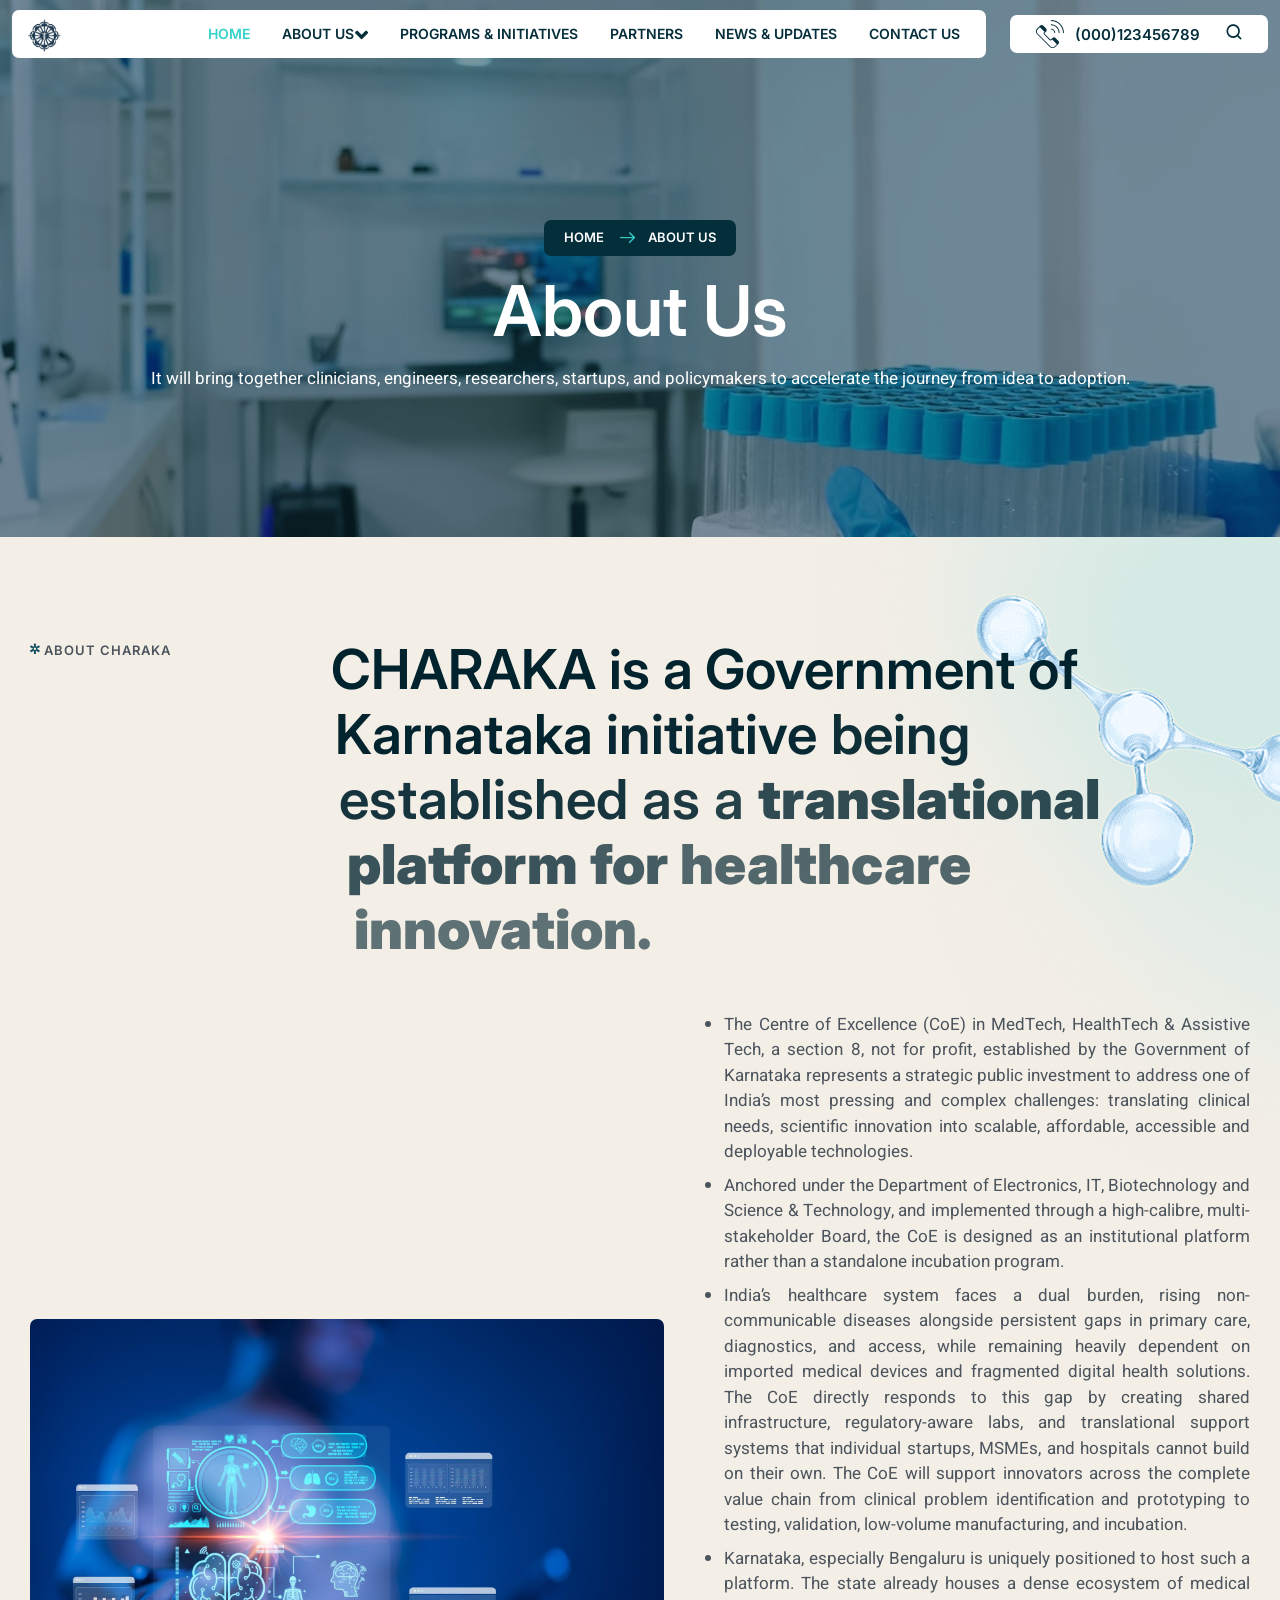
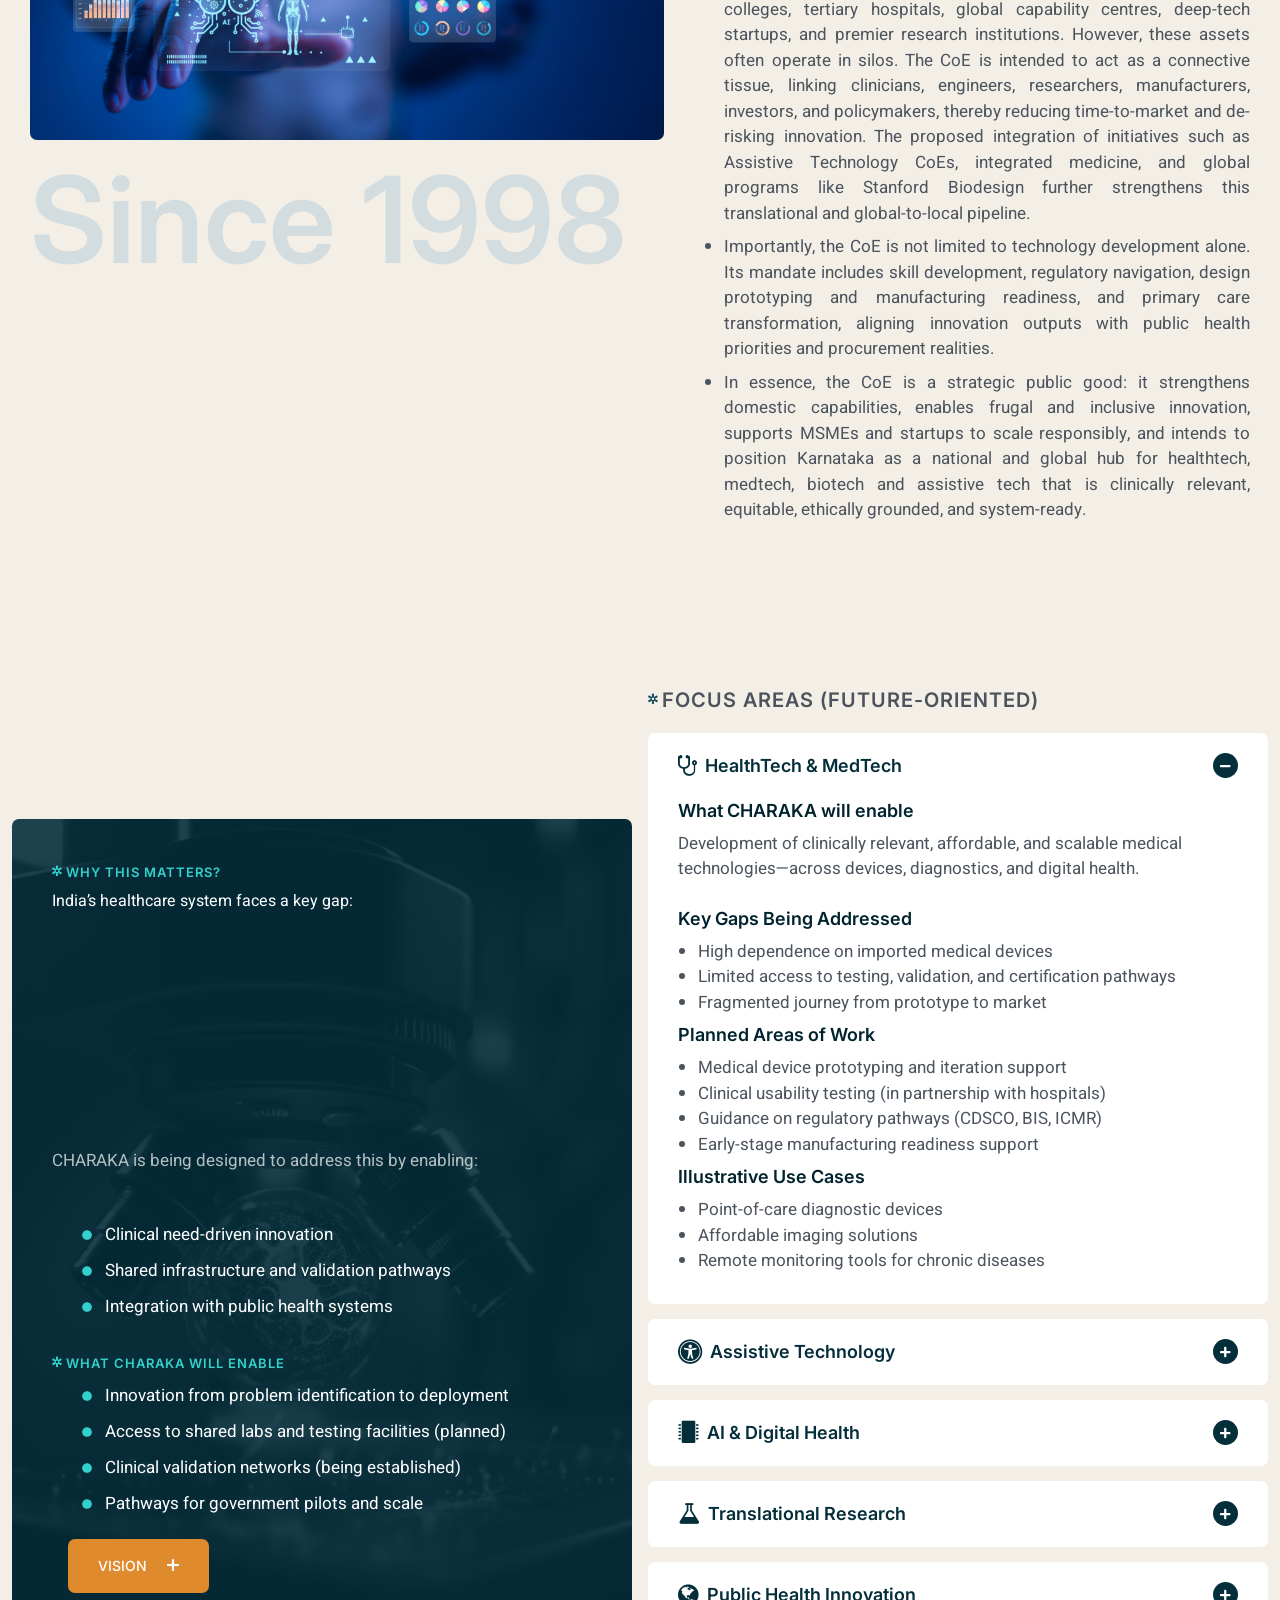
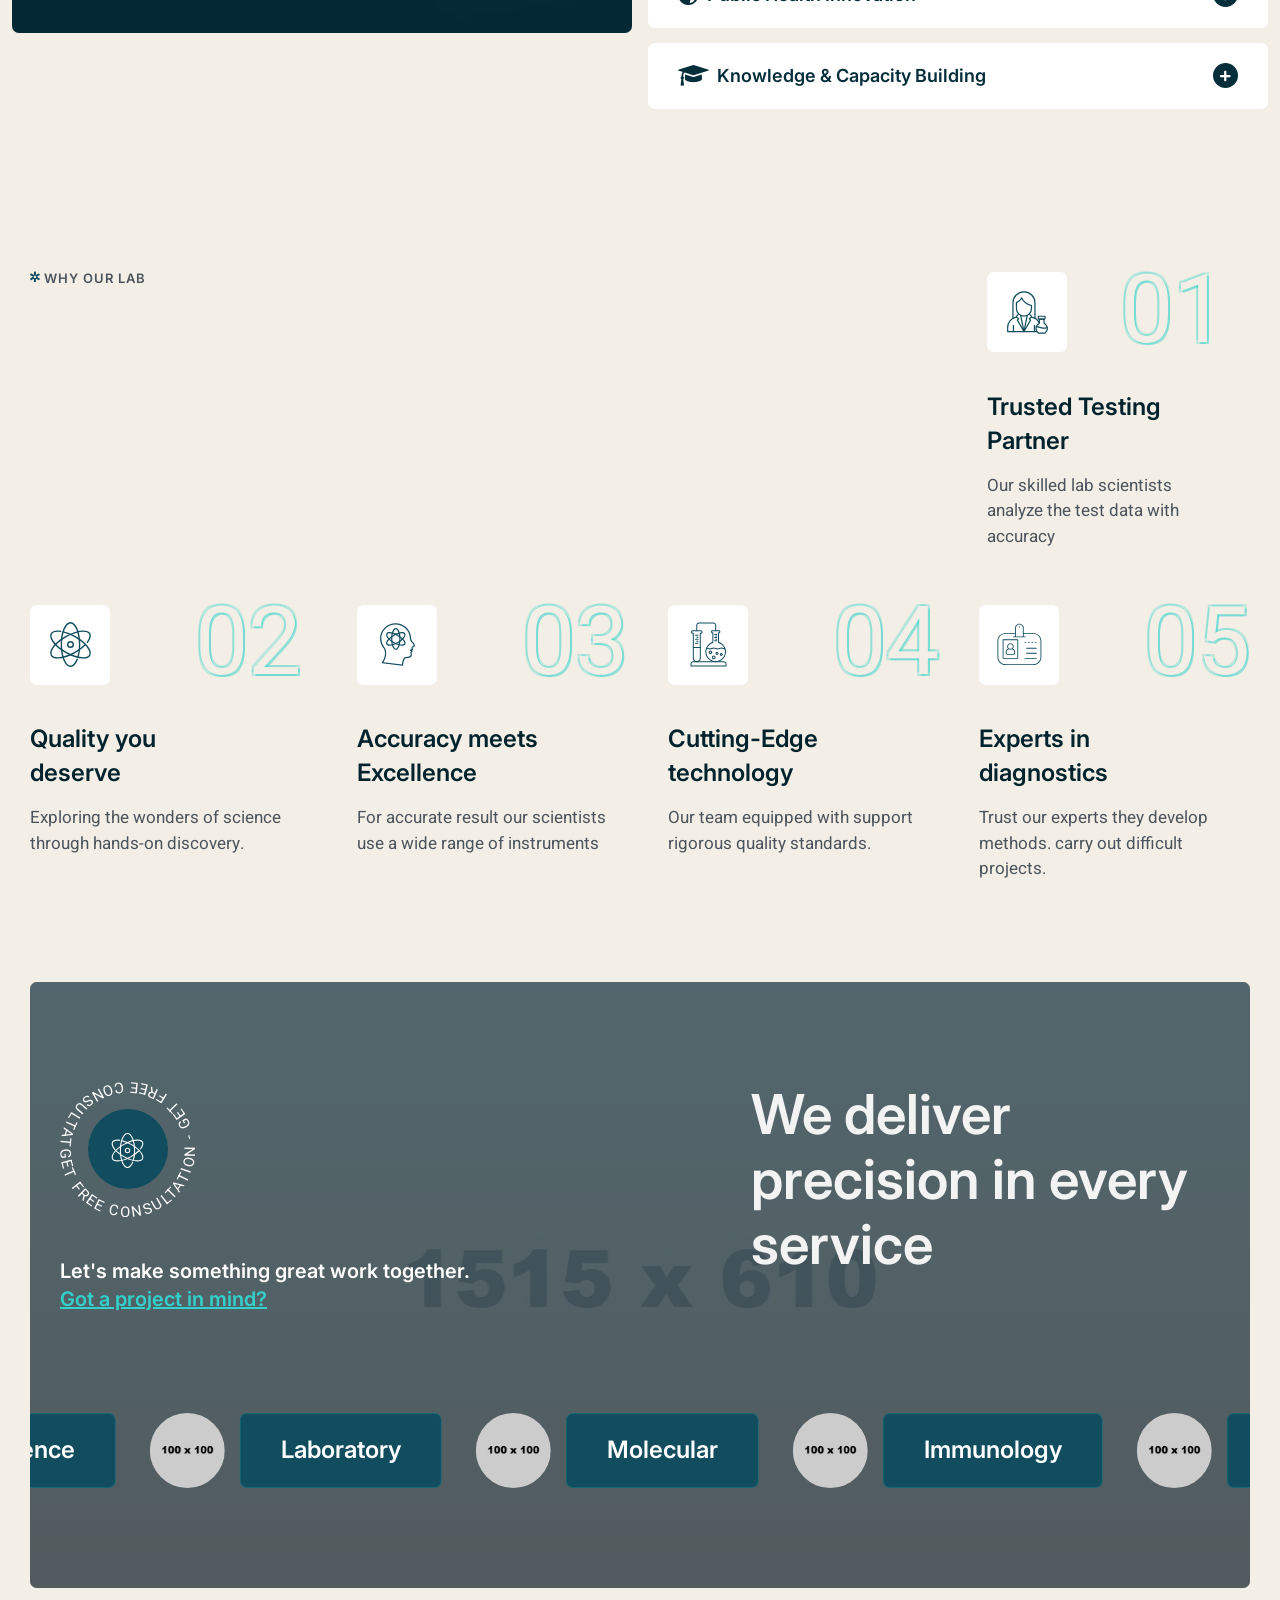
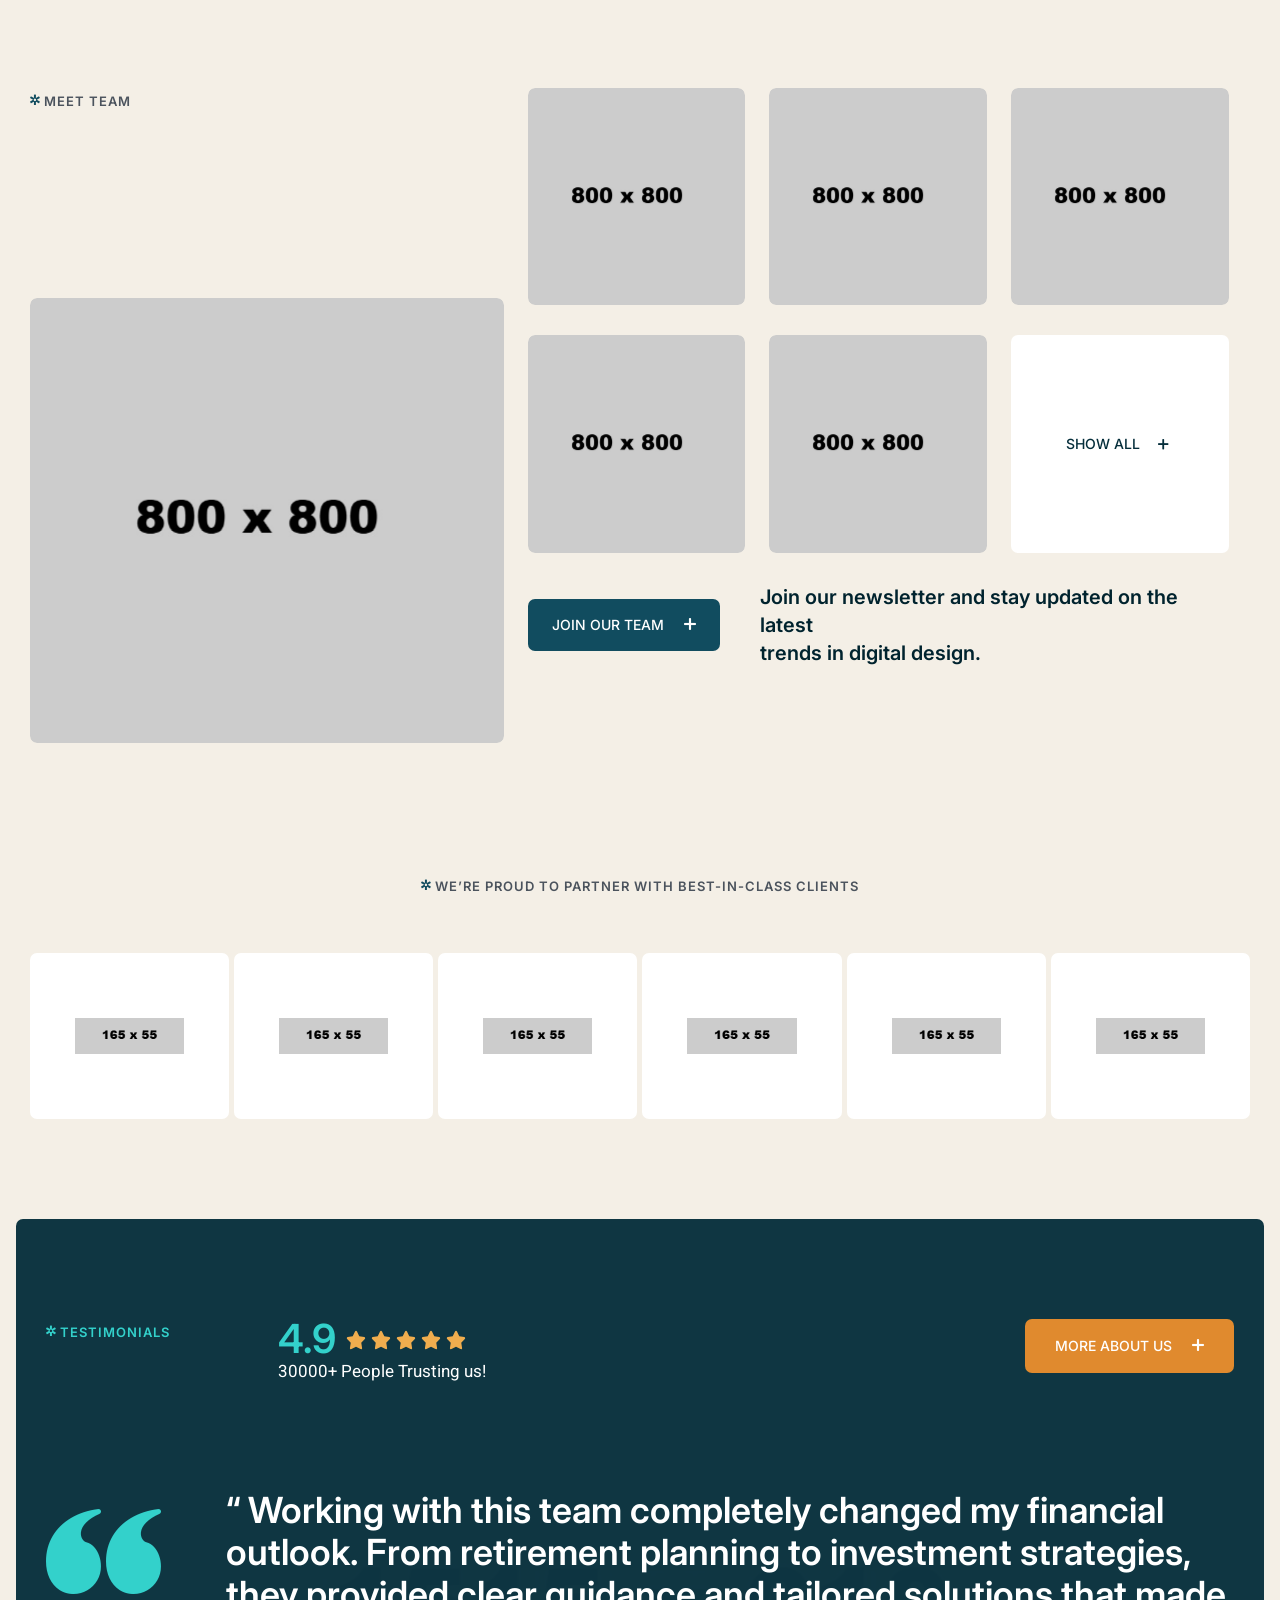
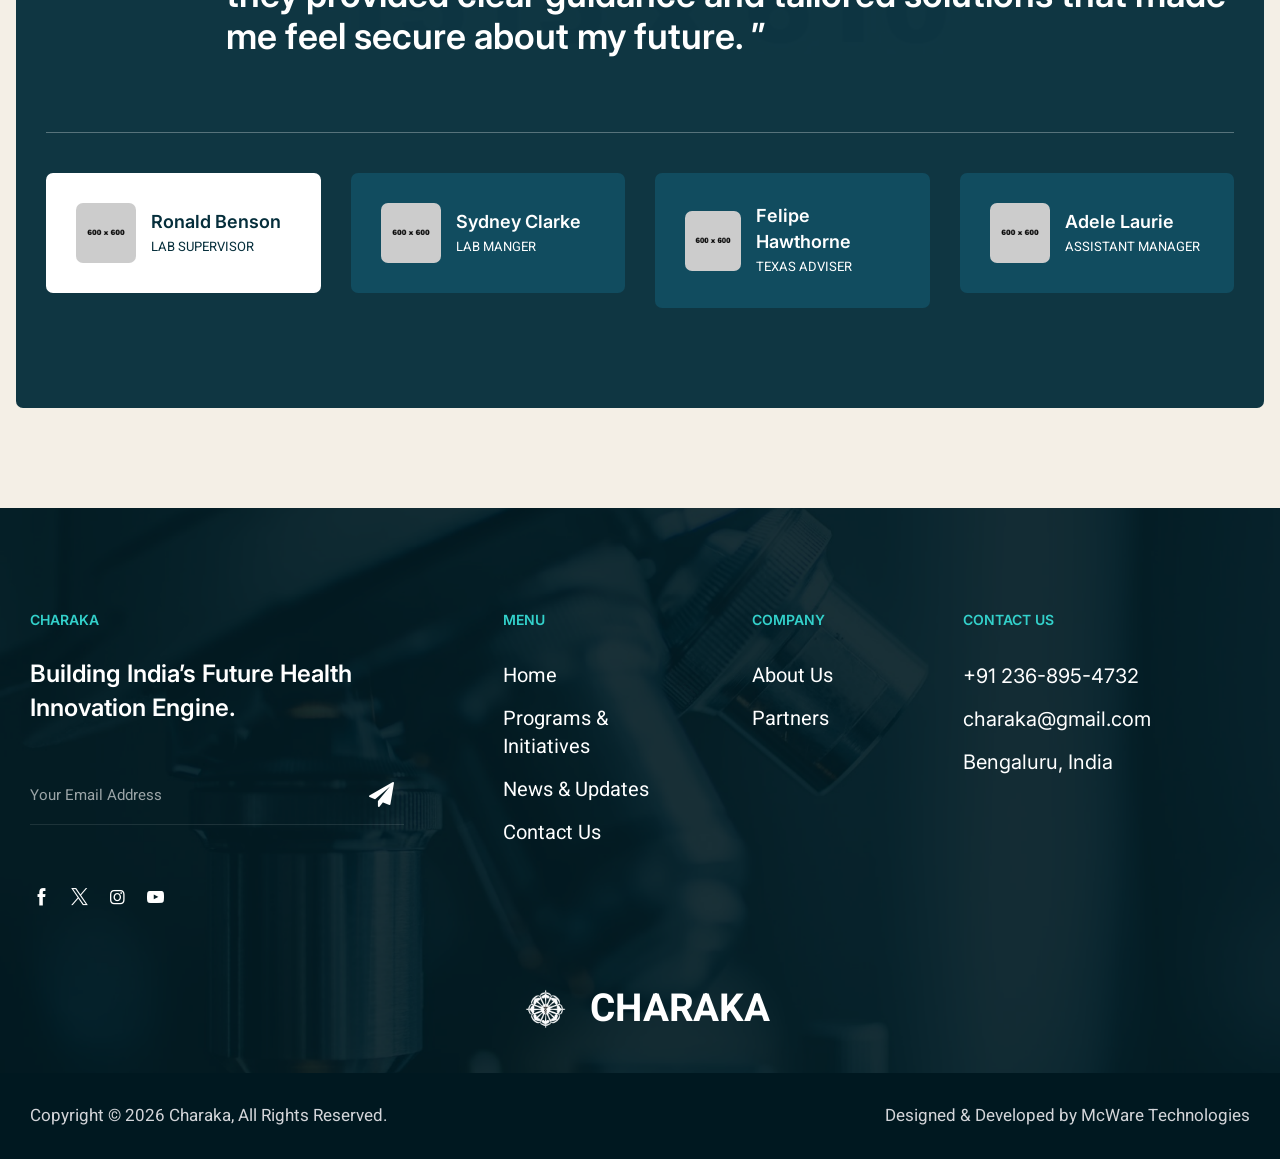
==== commit 6bd6982c: "about us" ====
--- a/aboutcharaka.html
+++ b/aboutcharaka.html
@@ -99,8 +99,14 @@
             top: 20px;
             z-index: 10;
         }
-        .text-justify{
+
+        .text-justify {
             text-align: justify;
+        }
+
+        .pbmit-bg-color-blackish .pbmit-btn:not(:hover, .global) {
+            color: #fff;
+            background-color: #E08A2E;
         }
     </style>
 </head>
@@ -287,7 +293,8 @@
                         <div
                             class="col-md-6  full-width-1024 left-column animated animation fadeInUp animation-delay-100">
                             <div class="about-two-leftbox">
-                                <img src="images/website/HealthTech & MedTechupdate.jpeg" class="img-fluid rounded-7" alt="">
+                                <img src="images/website/HealthTech & MedTechupdate.jpeg" class="img-fluid rounded-7"
+                                    alt="">
                                 <div class="custom-heading">
                                     <h2>Since 1998</h2>
                                 </div>
@@ -302,7 +309,8 @@
                                         <div class="pbmit-ihbox-box">
                                             <ul style="list-style-type: disc; padding-left: 20px;">
                                                 <li>
-                                                    <p class="mb-2 text-justify" >The Centre of Excellence (CoE) in MedTech, HealthTech & Assistive
+                                                    <p class="mb-2 text-justify">The Centre of Excellence (CoE) in
+                                                        MedTech, HealthTech & Assistive
                                                         Tech, a
                                                         section 8, not for profit, established by the Government of
                                                         Karnataka
@@ -313,18 +321,65 @@
                                                         innovation into scalable, affordable, accessible and deployable
                                                         technologies.</p>
                                                 </li>
-                                                <li><p class="mb-2 text-justify">Anchored under the Department of Electronics, IT, Biotechnology and Science & Technology, and implemented through a high-calibre, multi-stakeholder Board, the CoE is designed as an institutional platform rather than a standalone incubation program.</p></li>
-                                                <li><p class="mb-2 text-justify">India’s healthcare system faces a dual burden, rising non-communicable diseases alongside persistent gaps in primary care, diagnostics, and access, while remaining heavily dependent on imported medical devices and fragmented digital health solutions.  The CoE directly responds to this gap by creating shared infrastructure, regulatory-aware labs, and translational support systems that individual startups, MSMEs, and hospitals cannot build on their own. The CoE will support innovators across the complete value chain from clinical problem identification and prototyping to testing, validation, low-volume manufacturing, and incubation.</p></li>
-                                                <li><p class="mb-2 text-justify">Karnataka, especially Bengaluru is uniquely positioned to host such a platform. The state already houses a dense ecosystem of medical colleges, tertiary hospitals, global capability centres, deep-tech startups, and premier research institutions. However, these assets often operate in silos. The CoE is intended to act as a connective tissue, linking clinicians, engineers, researchers, manufacturers, investors, and policymakers, thereby reducing time-to-market and de-risking innovation. The proposed integration of initiatives such as Assistive Technology CoEs, integrated medicine, and global programs like Stanford Biodesign further strengthens this translational and global-to-local pipeline.</p></li>
-                                                <li><p class="mb-2 text-justify">Importantly, the CoE is not limited to technology development alone. Its mandate includes skill development, regulatory navigation, design prototyping and manufacturing readiness, and primary care transformation, aligning innovation outputs with public health priorities and procurement realities. </p></li>
-                                                <li><p class="text-justify">In essence, the CoE is a strategic public good: it strengthens domestic capabilities, enables frugal and inclusive innovation, supports MSMEs and startups to scale responsibly, and intends to position Karnataka as a national and global hub for healthtech, medtech, biotech and assistive tech that is clinically relevant, equitable, ethically grounded, and system-ready.</p></li>
+                                                <li>
+                                                    <p class="mb-2 text-justify">Anchored under the Department of
+                                                        Electronics, IT, Biotechnology and Science & Technology, and
+                                                        implemented through a high-calibre, multi-stakeholder Board, the
+                                                        CoE is designed as an institutional platform rather than a
+                                                        standalone incubation program.</p>
+                                                </li>
+                                                <li>
+                                                    <p class="mb-2 text-justify">India’s healthcare system faces a dual
+                                                        burden, rising non-communicable diseases alongside persistent
+                                                        gaps in primary care, diagnostics, and access, while remaining
+                                                        heavily dependent on imported medical devices and fragmented
+                                                        digital health solutions. The CoE directly responds to this gap
+                                                        by creating shared infrastructure, regulatory-aware labs, and
+                                                        translational support systems that individual startups, MSMEs,
+                                                        and hospitals cannot build on their own. The CoE will support
+                                                        innovators across the complete value chain from clinical problem
+                                                        identification and prototyping to testing, validation,
+                                                        low-volume manufacturing, and incubation.</p>
+                                                </li>
+                                                <li>
+                                                    <p class="mb-2 text-justify">Karnataka, especially Bengaluru is
+                                                        uniquely positioned to host such a platform. The state already
+                                                        houses a dense ecosystem of medical colleges, tertiary
+                                                        hospitals, global capability centres, deep-tech startups, and
+                                                        premier research institutions. However, these assets often
+                                                        operate in silos. The CoE is intended to act as a connective
+                                                        tissue, linking clinicians, engineers, researchers,
+                                                        manufacturers, investors, and policymakers, thereby reducing
+                                                        time-to-market and de-risking innovation. The proposed
+                                                        integration of initiatives such as Assistive Technology CoEs,
+                                                        integrated medicine, and global programs like Stanford Biodesign
+                                                        further strengthens this translational and global-to-local
+                                                        pipeline.</p>
+                                                </li>
+                                                <li>
+                                                    <p class="mb-2 text-justify">Importantly, the CoE is not limited to
+                                                        technology development alone. Its mandate includes skill
+                                                        development, regulatory navigation, design prototyping and
+                                                        manufacturing readiness, and primary care transformation,
+                                                        aligning innovation outputs with public health priorities and
+                                                        procurement realities. </p>
+                                                </li>
+                                                <li>
+                                                    <p class="text-justify">In essence, the CoE is a strategic public
+                                                        good: it strengthens domestic capabilities, enables frugal and
+                                                        inclusive innovation, supports MSMEs and startups to scale
+                                                        responsibly, and intends to position Karnataka as a national and
+                                                        global hub for healthtech, medtech, biotech and assistive tech
+                                                        that is clinically relevant, equitable, ethically grounded, and
+                                                        system-ready.</p>
+                                                </li>
                                             </ul>
 
                                         </div>
                                     </div>
-                                  
-                                </div>
-                              
+
+                                </div>
+
                             </div>
                         </div>
                     </div>
@@ -335,89 +390,596 @@
             <!-- Clinical Solution Start -->
             <section>
                 <div class="container-fluid">
-                    <div class="row">
-                        <div class="col-md-6 pe-xl-2 full-width-1024">
-                            <div class="pbmit-bg-color-blackish clinical-solution-leftbox animated fadeIn animation">
-                                <div class="mb-5">
+                    <div class="row align-items-center">
+                        <div class="col-md-6 pe-xl-2 full-width-1024 pbmit-sticky-column">
+                            <div class="d-flex flex-column gap-2">
+                                <div
+                                    class="pbmit-bg-color-blackish clinical-solution-leftbox animated fadeIn animation">
+                                    <!-- <div class="mb-5">
                                     <img src="images/demo-1/about-img-02.jpg" class="img-fluid rounded-7" alt="">
-                                </div>
-                                <div class="pbmit-heading-subheading animation-style3">
-                                    <h2 class="pbmit-subtitle">Why This Matters?</h2>
-                                  
-                                    <p class="text-white fs-6">India’s healthcare system faces a key gap:</p>
-                                    <h2 class="pbmit-title">Innovation exists, but translation and adoption lag</h2>
-                                    <div class="pbmit-heading-desc">CHARAKA is being designed to address this by enabling:</div>
-                                </div>
-                                <ul class="list-group">
-                                    <li class="list-group-item">
-                                        <span class="pbmit-icon-list-icon">
-                                            <svg aria-hidden="true" class="e-font-icon-svg e-fas-circle"
-                                                viewBox="0 0 512 512" xmlns="http://www.w3.org/2000/svg">
-                                                <path
-                                                    d="M256 8C119 8 8 119 8 256s111 248 248 248 248-111 248-248S393 8 256 8z">
-                                                </path>
-                                            </svg>
-                                        </span>
-                                        <span class="pbmit-icon-list-text">Clinical need-driven innovation</span>
-                                    </li>
-                                    <li class="list-group-item">
-                                        <span class="pbmit-icon-list-icon">
-                                            <svg aria-hidden="true" class="e-font-icon-svg e-fas-circle"
-                                                viewBox="0 0 512 512" xmlns="http://www.w3.org/2000/svg">
-                                                <path
-                                                    d="M256 8C119 8 8 119 8 256s111 248 248 248 248-111 248-248S393 8 256 8z">
-                                                </path>
-                                            </svg>
-                                        </span>
-                                        <span class="pbmit-icon-list-text">Shared infrastructure and validation pathways</span>
-                                    </li>
-                                    <li class="list-group-item">
-                                        <span class="pbmit-icon-list-icon">
-                                            <svg aria-hidden="true" class="e-font-icon-svg e-fas-circle"
-                                                viewBox="0 0 512 512" xmlns="http://www.w3.org/2000/svg">
-                                                <path
-                                                    d="M256 8C119 8 8 119 8 256s111 248 248 248 248-111 248-248S393 8 256 8z">
-                                                </path>
-                                            </svg>
-                                        </span>
-                                        <span class="pbmit-icon-list-text">Integration with public health systems</span>
-                                    </li>
-                                </ul>
-                            </div>
+                                </div> -->
+                                    <div class="d-flex flex-column">
+                                        <div>
+                                            <div class="pbmit-heading-subheading animation-style3">
+                                                <h2 class="pbmit-subtitle">Why This Matters?</h2>
+
+                                                <p class="text-white fs-6">India’s healthcare system faces a key gap:
+                                                </p>
+                                                <h2 class="pbmit-title">Innovation exists, but translation and adoption
+                                                    lag</h2>
+                                                <div class="pbmit-heading-desc">CHARAKA is being designed to address
+                                                    this by
+                                                    enabling:</div>
+                                            </div>
+                                            <ul class="list-group">
+                                                <li class="list-group-item">
+                                                    <span class="pbmit-icon-list-icon">
+                                                        <svg aria-hidden="true" class="e-font-icon-svg e-fas-circle"
+                                                            viewBox="0 0 512 512" xmlns="http://www.w3.org/2000/svg">
+                                                            <path
+                                                                d="M256 8C119 8 8 119 8 256s111 248 248 248 248-111 248-248S393 8 256 8z">
+                                                            </path>
+                                                        </svg>
+                                                    </span>
+                                                    <span class="pbmit-icon-list-text">Clinical need-driven
+                                                        innovation</span>
+                                                </li>
+                                                <li class="list-group-item">
+                                                    <span class="pbmit-icon-list-icon">
+                                                        <svg aria-hidden="true" class="e-font-icon-svg e-fas-circle"
+                                                            viewBox="0 0 512 512" xmlns="http://www.w3.org/2000/svg">
+                                                            <path
+                                                                d="M256 8C119 8 8 119 8 256s111 248 248 248 248-111 248-248S393 8 256 8z">
+                                                            </path>
+                                                        </svg>
+                                                    </span>
+                                                    <span class="pbmit-icon-list-text">Shared infrastructure and
+                                                        validation
+                                                        pathways</span>
+                                                </li>
+                                                <li class="list-group-item">
+                                                    <span class="pbmit-icon-list-icon">
+                                                        <svg aria-hidden="true" class="e-font-icon-svg e-fas-circle"
+                                                            viewBox="0 0 512 512" xmlns="http://www.w3.org/2000/svg">
+                                                            <path
+                                                                d="M256 8C119 8 8 119 8 256s111 248 248 248 248-111 248-248S393 8 256 8z">
+                                                            </path>
+                                                        </svg>
+                                                    </span>
+                                                    <span class="pbmit-icon-list-text">Integration with public health
+                                                        systems</span>
+                                                </li>
+                                            </ul>
+                                        </div>
+                                        <div>
+                                            <div class="pbmit-heading-subheading animation-style3 mt-4 mb-1">
+                                                <h2 class="pbmit-subtitle">What CHARAKA Will Enable</h2>
+
+
+                                            </div>
+                                            <ul class="list-group">
+                                                <li class="list-group-item">
+                                                    <span class="pbmit-icon-list-icon">
+                                                        <svg aria-hidden="true" class="e-font-icon-svg e-fas-circle"
+                                                            viewBox="0 0 512 512" xmlns="http://www.w3.org/2000/svg">
+                                                            <path
+                                                                d="M256 8C119 8 8 119 8 256s111 248 248 248 248-111 248-248S393 8 256 8z">
+                                                            </path>
+                                                        </svg>
+                                                    </span>
+                                                    <span class="pbmit-icon-list-text">Innovation from problem
+                                                        identification to deployment</span>
+                                                </li>
+                                                <li class="list-group-item">
+                                                    <span class="pbmit-icon-list-icon">
+                                                        <svg aria-hidden="true" class="e-font-icon-svg e-fas-circle"
+                                                            viewBox="0 0 512 512" xmlns="http://www.w3.org/2000/svg">
+                                                            <path
+                                                                d="M256 8C119 8 8 119 8 256s111 248 248 248 248-111 248-248S393 8 256 8z">
+                                                            </path>
+                                                        </svg>
+                                                    </span>
+                                                    <span class="pbmit-icon-list-text">Access to shared labs and testing
+                                                        facilities (planned)</span>
+                                                </li>
+                                                <li class="list-group-item">
+                                                    <span class="pbmit-icon-list-icon">
+                                                        <svg aria-hidden="true" class="e-font-icon-svg e-fas-circle"
+                                                            viewBox="0 0 512 512" xmlns="http://www.w3.org/2000/svg">
+                                                            <path
+                                                                d="M256 8C119 8 8 119 8 256s111 248 248 248 248-111 248-248S393 8 256 8z">
+                                                            </path>
+                                                        </svg>
+                                                    </span>
+                                                    <span class="pbmit-icon-list-text">Clinical validation networks
+                                                        (being established)</span>
+                                                </li>
+                                                <li class="list-group-item">
+                                                    <span class="pbmit-icon-list-icon">
+                                                        <svg aria-hidden="true" class="e-font-icon-svg e-fas-circle"
+                                                            viewBox="0 0 512 512" xmlns="http://www.w3.org/2000/svg">
+                                                            <path
+                                                                d="M256 8C119 8 8 119 8 256s111 248 248 248 248-111 248-248S393 8 256 8z">
+                                                            </path>
+                                                        </svg>
+                                                    </span>
+                                                    <span class="pbmit-icon-list-text">Pathways for government pilots
+                                                        and scale</span>
+                                                </li>
+                                            </ul>
+                                            <div class="d-flex flex-column align-items-start">
+                                                <a href="" class="pbmit-btn mt-3 ms-3">
+                                                    <span class="pbmit-button-content-wrapper">
+                                                        <span class="pbmit-button-text">Vision</span>
+                                                        <span class="pbmit-button-icon">
+                                                            <i class="pbmit-labozen-icon pbmit-labozen-icon-plus"></i>
+                                                        </span>
+                                                    </span>
+                                                </a>
+                                            </div>
+                                        </div>
+                                    </div>
+
+                                </div>
+                            </div>
+
                         </div>
                         <div class="col-md-6 ps-xl-2 full-width-1024">
-                            <div class="clinical-solution-rightbox animated fadeIn animation">
-                                <div class="video-wrap pbmit-hidden-mobile">
-                                    <video autoplay="" muted="" playsinline="" loop=""
-                                        src="images/labozen-video.mp4"></video>
-                                </div>
-                                <div class="pbmit-categorie-list">
-                                    <ul>
-                                        <li class="cat-item">
-                                            <a href="blog-classic.html">Agriculture</a>
-                                        </li>
-                                        <li class="cat-item">
-                                            <a href="blog-classic.html">Bacteria</a>
-                                        </li>
-                                        <li class="cat-item">
-                                            <a href="blog-classic.html">Biotech</a>
-                                        </li>
-                                        <li class="cat-item">
-                                            <a href="blog-classic.html">Chemicals</a>
-                                        </li>
-                                        <li class="cat-item">
-                                            <a href="blog-classic.html">Clinical</a>
-                                        </li>
-                                        <li class="cat-item">
-                                            <a href="blog-classic.html">Farmacy</a>
-                                        </li>
-                                        <li class="cat-item">
-                                            <a href="blog-classic.html">Food</a>
-                                        </li>
-                                        <li class="cat-item">
-                                            <a href="blog-classic.html">Life Science</a>
-                                        </li>
-                                    </ul>
+                            <div id="general" class="mb-5 pb-2">
+                                <div class="pbmit-heading-subheading animation-style3 mb-0">
+                                    <h1 class="pbmit-subtitle fs-5">Focus Areas (Future-Oriented)</h1>
+
+                                </div>
+                                <div class="accordion pt-xl-3" id="accordionExample">
+                                    <div class="accordion-item active">
+                                        <h2 class="accordion-header" id="headingOne">
+                                            <button class="accordion-button" type="button" data-bs-toggle="collapse"
+                                                data-bs-target="#collapseOne" aria-expanded="false"
+                                                aria-controls="collapseOne">
+                                                <span class="pbmit-accordion-title">
+                                                    <i class="fa fa-stethoscope me-2 fs-4"></i>
+                                                    <span class="pbmit-accordion-title-text"> HealthTech &
+                                                        MedTech</span>
+                                                </span>
+                                                <span class="pbmit-accordion-icon">
+                                                    <span class="pbmit-accordion-icon-opened">
+                                                        <svg aria-hidden="true" class="e-font-icon-svg e-fas-minus"
+                                                            viewBox="0 0 448 512" xmlns="http://www.w3.org/2000/svg">
+                                                            <path
+                                                                d="M416 208H32c-17.67 0-32 14.33-32 32v32c0 17.67 14.33 32 32 32h384c17.67 0 32-14.33 32-32v-32c0-17.67-14.33-32-32-32z">
+                                                            </path>
+                                                        </svg>
+                                                    </span>
+                                                    <span class="pbmit-accordion-icon-closed">
+                                                        <svg aria-hidden="true" class="e-font-icon-svg e-fas-plus"
+                                                            viewBox="0 0 448 512" xmlns="http://www.w3.org/2000/svg">
+                                                            <path
+                                                                d="M416 208H272V64c0-17.67-14.33-32-32-32h-32c-17.67 0-32 14.33-32 32v144H32c-17.67 0-32 14.33-32 32v32c0 17.67 14.33 32 32 32h144v144c0 17.67 14.33 32 32 32h32c17.67 0 32-14.33 32-32V304h144c17.67 0 32-14.33 32-32v-32c0-17.67-14.33-32-32-32z">
+                                                            </path>
+                                                        </svg>
+                                                    </span>
+                                                </span>
+                                            </button>
+                                        </h2>
+                                        <div id="collapseOne" class="accordion-collapse collapse show"
+                                            aria-labelledby="headingOne" data-bs-parent="#accordionExample"
+                                            role="region">
+                                            <div class="accordion-body">
+                                                <div class="d-flex flex-column">
+                                                    <div class="d-flex flex-column">
+                                                        <h6>What CHARAKA will enable</h6>
+                                                        <p>Development of clinically relevant, affordable, and scalable
+                                                            medical technologies—across devices, diagnostics, and
+                                                            digital health.</p>
+                                                    </div>
+                                                    <div class="d-flex flex-column gap-2">
+                                                        <div class="d-flex flex-column">
+                                                            <h6>Key Gaps Being Addressed</h6>
+                                                            <ul style="list-style-type: disc; padding-left: 20px;">
+                                                                <li>High dependence on imported medical devices</li>
+                                                                <li>Limited access to testing, validation, and
+                                                                    certification pathways</li>
+                                                                <li>Fragmented journey from prototype to market</li>
+                                                            </ul>
+                                                        </div>
+                                                        <div class="d-flex flex-column">
+                                                            <h6>Planned Areas of Work</h6>
+                                                            <ul style="list-style-type: disc; padding-left: 20px;">
+                                                                <li>Medical device prototyping and iteration support
+                                                                </li>
+                                                                <li>Clinical usability testing (in partnership with
+                                                                    hospitals)</li>
+                                                                <li>Guidance on regulatory pathways (CDSCO, BIS, ICMR)
+                                                                </li>
+                                                                <li>Early-stage manufacturing readiness support</li>
+                                                            </ul>
+                                                        </div>
+                                                        <div class="d-flex flex-column">
+                                                            <h6>Illustrative Use Cases</h6>
+                                                            <ul style="list-style-type: disc; padding-left: 20px;">
+                                                                <li>Point-of-care diagnostic devices</li>
+                                                                <li>Affordable imaging solutions</li>
+                                                                <li>Remote monitoring tools for chronic diseases</li>
+                                                            </ul>
+                                                        </div>
+                                                    </div>
+
+                                                </div>
+                                            </div>
+                                        </div>
+                                    </div>
+                                    <div class="accordion-item">
+                                        <h2 class="accordion-header" id="headingTwo">
+                                            <button class="accordion-button collapsed" type="button"
+                                                data-bs-toggle="collapse" data-bs-target="#collapseTwo"
+                                                aria-expanded="false" aria-controls="collapseTwo">
+                                                <span class="pbmit-accordion-title">
+                                                    <i class="fa fa-universal-access me-2 fs-4"></i>
+                                                    <span class="pbmit-accordion-title-text"> Assistive Technology
+                                                    </span>
+                                                </span>
+                                                <span class="pbmit-accordion-icon">
+                                                    <span class="pbmit-accordion-icon-opened">
+                                                        <svg aria-hidden="true" class="e-font-icon-svg e-fas-minus"
+                                                            viewBox="0 0 448 512" xmlns="http://www.w3.org/2000/svg">
+                                                            <path
+                                                                d="M416 208H32c-17.67 0-32 14.33-32 32v32c0 17.67 14.33 32 32 32h384c17.67 0 32-14.33 32-32v-32c0-17.67-14.33-32-32-32z">
+                                                            </path>
+                                                        </svg>
+                                                    </span>
+                                                    <span class="pbmit-accordion-icon-closed">
+                                                        <svg aria-hidden="true" class="e-font-icon-svg e-fas-plus"
+                                                            viewBox="0 0 448 512" xmlns="http://www.w3.org/2000/svg">
+                                                            <path
+                                                                d="M416 208H272V64c0-17.67-14.33-32-32-32h-32c-17.67 0-32 14.33-32 32v144H32c-17.67 0-32 14.33-32 32v32c0 17.67 14.33 32 32 32h144v144c0 17.67 14.33 32 32 32h32c17.67 0 32-14.33 32-32V304h144c17.67 0 32-14.33 32-32v-32c0-17.67-14.33-32-32-32z">
+                                                            </path>
+                                                        </svg>
+                                                    </span>
+                                                </span>
+                                            </button>
+                                        </h2>
+                                        <div id="collapseTwo" class="accordion-collapse collapse"
+                                            aria-labelledby="headingTwo" data-bs-parent="#accordionExample"
+                                            role="region">
+                                            <div class="accordion-body">
+                                                <div class="d-flex flex-column">
+                                                    <div class="d-flex flex-column">
+                                                        <h6>What CHARAKA will enable</h6>
+                                                        <p>Inclusive, user-centered innovation for persons with disabilities and the elderly—focusing on accessibility, affordability, and usability.</p>
+                                                    </div>
+                                                    <div class="d-flex flex-column gap-2">
+                                                        <div class="d-flex flex-column">
+                                                            <h6>Key Gaps Being Addressed</h6>
+                                                            <ul style="list-style-type: disc; padding-left: 20px;">
+                                                                <li>Limited availability of affordable assistive devices</li>
+                                                                <li>Poor customization to user needs</li>
+                                                                <li>Weak integration into healthcare and social systems</li>
+                                                            </ul>
+                                                        </div>
+                                                        <div class="d-flex flex-column">
+                                                            <h6>Planned Areas of Work</h6>
+                                                            <ul style="list-style-type: disc; padding-left: 20px;">
+                                                                <li>Co-design with users and caregivers
+                                                                </li>
+                                                                <li>Frugal engineering and rapid prototyping</li>
+                                                                <li>Partnerships with rehabilitation centers and NGOs
+                                                                </li>
+                                                                <li>Pathways for scale through public programs and CSR</li>
+                                                            </ul>
+                                                        </div>
+                                                        <div class="d-flex flex-column">
+                                                            <h6>Illustrative Use Cases</h6>
+                                                            <ul style="list-style-type: disc; padding-left: 20px;">
+                                                                <li>Low-cost prosthetics and orthotics</li>
+                                                                <li>Smart mobility and assistive devices</li>
+                                                                <li>Communication and accessibility tools</li>
+                                                            </ul>
+                                                        </div>
+                                                    </div>
+
+                                                </div>
+                                            </div>
+                                        </div>
+                                    </div>
+                                    <div class="accordion-item">
+                                        <h2 class="accordion-header" id="headingThree">
+                                            <button class="accordion-button collapsed" type="button"
+                                                data-bs-toggle="collapse" data-bs-target="#collapseThree"
+                                                aria-expanded="false" aria-controls="collapseThree">
+                                                <span class="pbmit-accordion-title">
+                                                    <i class="fa fa-microchip me-2 fs-4"></i>
+                                                    <span class="pbmit-accordion-title-text"> AI & Digital Health
+                                                    </span>
+                                                </span>
+                                                <span class="pbmit-accordion-icon">
+                                                    <span class="pbmit-accordion-icon-opened">
+                                                        <svg aria-hidden="true" class="e-font-icon-svg e-fas-minus"
+                                                            viewBox="0 0 448 512" xmlns="http://www.w3.org/2000/svg">
+                                                            <path
+                                                                d="M416 208H32c-17.67 0-32 14.33-32 32v32c0 17.67 14.33 32 32 32h384c17.67 0 32-14.33 32-32v-32c0-17.67-14.33-32-32-32z">
+                                                            </path>
+                                                        </svg>
+                                                    </span>
+                                                    <span class="pbmit-accordion-icon-closed">
+                                                        <svg aria-hidden="true" class="e-font-icon-svg e-fas-plus"
+                                                            viewBox="0 0 448 512" xmlns="http://www.w3.org/2000/svg">
+                                                            <path
+                                                                d="M416 208H272V64c0-17.67-14.33-32-32-32h-32c-17.67 0-32 14.33-32 32v144H32c-17.67 0-32 14.33-32 32v32c0 17.67 14.33 32 32 32h144v144c0 17.67 14.33 32 32 32h32c17.67 0 32-14.33 32-32V304h144c17.67 0 32-14.33 32-32v-32c0-17.67-14.33-32-32-32z">
+                                                            </path>
+                                                        </svg>
+                                                    </span>
+                                                </span>
+                                            </button>
+                                        </h2>
+                                        <div id="collapseThree" class="accordion-collapse collapse"
+                                            aria-labelledby="headingThree" data-bs-parent="#accordionExample"
+                                            role="region">
+                                            <div class="accordion-body">
+                                                <div class="d-flex flex-column">
+                                                    <div class="d-flex flex-column">
+                                                        <h6>What CHARAKA will enable</h6>
+                                                        <p>Responsible and scalable deployment of AI and digital platforms in healthcare delivery and public health systems.</p>
+                                                    </div>
+                                                    <div class="d-flex flex-column gap-2">
+                                                        <div class="d-flex flex-column">
+                                                            <h6>Key Gaps Being Addressed</h6>
+                                                            <ul style="list-style-type: disc; padding-left: 20px;">
+                                                                 <li>Underutilization of health data
+                                                                </li>
+                                                                <li>Lack of validated AI solutions in clinical settings</li>
+                                                                <li>Interoperability and data governance challenges
+                                                                </li>
+                                                            </ul>
+                                                        </div>
+                                                        <div class="d-flex flex-column">
+                                                            <h6>Planned Areas of Work</h6>
+                                                            <ul style="list-style-type: disc; padding-left: 20px;">
+                                                                <li>AI model development and validation support
+                                                                </li>
+                                                                <li>Digital health platforms aligned with ABDM standards</li>
+                                                                <li>Data governance, ethics, and privacy frameworks
+                                                                </li>
+                                                                <li>Integration with hospital and public health systems
+                                                                </li>
+                                                                
+                                                            </ul>
+                                                        </div>
+                                                        <div class="d-flex flex-column">
+                                                            <h6>Illustrative Use Cases</h6>
+                                                            <ul style="list-style-type: disc; padding-left: 20px;">
+                                                                <li>AI-based screening and triage tools</li>
+                                                                <li>Clinical decision support systems</li>
+                                                                <li>Digital health records and analytics platforms</li>
+                                                            </ul>
+                                                        </div>
+                                                    </div>
+
+                                                </div>
+                                            </div>
+                                        </div>
+                                    </div>
+                                    <div class="accordion-item">
+                                        <h2 class="accordion-header" id="headingfour">
+                                            <button class="accordion-button collapsed" type="button"
+                                                data-bs-toggle="collapse" data-bs-target="#collapsefour"
+                                                aria-expanded="false" aria-controls="collapsefour">
+                                                <span class="pbmit-accordion-title">
+                                                    <i class="fa fa-flask me-2 fs-4  "></i>
+                                                    <span class="pbmit-accordion-title-text"> Translational Research
+                                                    </span>
+                                                </span>
+                                                <span class="pbmit-accordion-icon">
+                                                    <span class="pbmit-accordion-icon-opened">
+                                                        <svg aria-hidden="true" class="e-font-icon-svg e-fas-minus"
+                                                            viewBox="0 0 448 512" xmlns="http://www.w3.org/2000/svg">
+                                                            <path
+                                                                d="M416 208H32c-17.67 0-32 14.33-32 32v32c0 17.67 14.33 32 32 32h384c17.67 0 32-14.33 32-32v-32c0-17.67-14.33-32-32-32z">
+                                                            </path>
+                                                        </svg>
+                                                    </span>
+                                                    <span class="pbmit-accordion-icon-closed">
+                                                        <svg aria-hidden="true" class="e-font-icon-svg e-fas-plus"
+                                                            viewBox="0 0 448 512" xmlns="http://www.w3.org/2000/svg">
+                                                            <path
+                                                                d="M416 208H272V64c0-17.67-14.33-32-32-32h-32c-17.67 0-32 14.33-32 32v144H32c-17.67 0-32 14.33-32 32v32c0 17.67 14.33 32 32 32h144v144c0 17.67 14.33 32 32 32h32c17.67 0 32-14.33 32-32V304h144c17.67 0 32-14.33 32-32v-32c0-17.67-14.33-32-32-32z">
+                                                            </path>
+                                                        </svg>
+                                                    </span>
+                                                </span>
+                                            </button>
+                                        </h2>
+                                        <div id="collapsefour" class="accordion-collapse collapse"
+                                            aria-labelledby="headingfour" data-bs-parent="#accordionExample"
+                                            role="region">
+                                            <div class="accordion-body">
+                                                <div class="d-flex flex-column">
+                                                    <div class="d-flex flex-column">
+                                                        <h6>What CHARAKA will enable</h6>
+                                                        <p>Acceleration of research from labs into deployable, real-world healthcare solutions.</p>
+                                                    </div>
+                                                    <div class="d-flex flex-column gap-2">
+                                                        <div class="d-flex flex-column">
+                                                            <h6>Key Gaps Being Addressed</h6>
+                                                            <ul style="list-style-type: disc; padding-left: 20px;">
+                                                                <li>Research outputs not translating into products</li>
+                                                                <li>Lack of structured validation pathways</li>
+                                                                <li>Limited collaboration between academia and industry</li>
+                                                            </ul>
+                                                        </div>
+                                                        <div class="d-flex flex-column">
+                                                            <h6>Planned Areas of Work</h6>
+                                                            <ul style="list-style-type: disc; padding-left: 20px;">
+                                                                <li>Structured pathways for clinical validation
+                                                                </li>
+                                                                <li>Pilot design and field testing frameworks</li>
+                                                                <li>Industry-academia collaboration platforms
+                                                                </li>
+                                                                <li>Support for proof-of-concept to prototype transition</li>
+                                                            </ul>
+                                                        </div>
+                                                        <div class="d-flex flex-column">
+                                                            <h6>Illustrative Use Cases</h6>
+                                                            <ul style="list-style-type: disc; padding-left: 20px;">
+                                                                <li>Lab innovations moving to pilot trials</li>
+                                                                <li>Clinical validation of new diagnostics/devices</li>
+                                                                <li>Translational grants and collaborative projects</li>
+                                                            </ul>
+                                                        </div>
+                                                    </div>
+
+                                                </div>
+                                            </div>
+                                        </div>
+                                    </div>
+                                    <div class="accordion-item">
+                                        <h2 class="accordion-header" id="headingfive">
+                                            <button class="accordion-button collapsed" type="button"
+                                                data-bs-toggle="collapse" data-bs-target="#collapsefive"
+                                                aria-expanded="false" aria-controls="collapsefive">
+                                                <span class="pbmit-accordion-title">
+                                                    <i class="fa fa-globe me-2 fs-4"></i>
+                                                    <span class="pbmit-accordion-title-text"> Public Health Innovation
+                                                    </span>
+                                                </span>
+                                                <span class="pbmit-accordion-icon">
+                                                    <span class="pbmit-accordion-icon-opened">
+                                                        <svg aria-hidden="true" class="e-font-icon-svg e-fas-minus"
+                                                            viewBox="0 0 448 512" xmlns="http://www.w3.org/2000/svg">
+                                                            <path
+                                                                d="M416 208H32c-17.67 0-32 14.33-32 32v32c0 17.67 14.33 32 32 32h384c17.67 0 32-14.33 32-32v-32c0-17.67-14.33-32-32-32z">
+                                                            </path>
+                                                        </svg>
+                                                    </span>
+                                                    <span class="pbmit-accordion-icon-closed">
+                                                        <svg aria-hidden="true" class="e-font-icon-svg e-fas-plus"
+                                                            viewBox="0 0 448 512" xmlns="http://www.w3.org/2000/svg">
+                                                            <path
+                                                                d="M416 208H272V64c0-17.67-14.33-32-32-32h-32c-17.67 0-32 14.33-32 32v144H32c-17.67 0-32 14.33-32 32v32c0 17.67 14.33 32 32 32h144v144c0 17.67 14.33 32 32 32h32c17.67 0 32-14.33 32-32V304h144c17.67 0 32-14.33 32-32v-32c0-17.67-14.33-32-32-32z">
+                                                            </path>
+                                                        </svg>
+                                                    </span>
+                                                </span>
+                                            </button>
+                                        </h2>
+                                        <div id="collapsefive" class="accordion-collapse collapse"
+                                            aria-labelledby="headingfive" data-bs-parent="#accordionExample"
+                                            role="region">
+                                            <div class="accordion-body">
+                                                <div class="d-flex flex-column">
+                                                    <div class="d-flex flex-column">
+                                                        <h6>What CHARAKA will enable</h6>
+                                                        <p>Deployment of technology solutions aligned with population-scale healthcare needs and government priorities.</p>
+                                                    </div>
+                                                    <div class="d-flex flex-column gap-2">
+                                                        <div class="d-flex flex-column">
+                                                            <h6>Key Gaps Being Addressed</h6>
+                                                            <ul style="list-style-type: disc; padding-left: 20px;">
+                                                                <li>Limited integration of innovation into public health programs</li>
+                                                                <li>Challenges in scaling pilots across districts/states</li>
+                                                                <li>Inefficiencies in surveillance and service delivery</li>
+                                                            </ul>
+                                                        </div>
+                                                        <div class="d-flex flex-column">
+                                                            <h6>Planned Areas of Work</h6>
+                                                            <ul style="list-style-type: disc; padding-left: 20px;">
+                                                                <li>Co-development with government departments
+                                                                </li>
+                                                                <li>Pilot deployments in public health systems</li>
+                                                                <li>Evaluation frameworks for scale-up decisions
+                                                                </li>
+                                                                <li>Integration with national/state health missions</li>
+                                                            </ul>
+                                                        </div>
+                                                        <div class="d-flex flex-column">
+                                                            <h6>Illustrative Use Cases</h6>
+                                                            <ul style="list-style-type: disc; padding-left: 20px;">
+                                                                <li>Disease surveillance platforms</li>
+                                                                <li>Maternal and child health tracking systems</li>
+                                                                <li>Telehealth solutions for primary care</li>
+                                                            </ul>
+                                                        </div>
+                                                    </div>
+
+                                                </div>
+                                            </div>
+                                        </div>
+                                    </div>
+                                    <div class="accordion-item">
+                                        <h2 class="accordion-header" id="headingsix">
+                                            <button class="accordion-button collapsed" type="button"
+                                                data-bs-toggle="collapse" data-bs-target="#collapsesix"
+                                                aria-expanded="false" aria-controls="collapsesix">
+                                                <span class="pbmit-accordion-title">
+                                                    <i class="fa fa-graduation-cap me-2 fs-4"></i>
+                                                    <span class="pbmit-accordion-title-text"> Knowledge & Capacity
+                                                        Building </span>
+                                                </span>
+                                                <span class="pbmit-accordion-icon">
+                                                    <span class="pbmit-accordion-icon-opened">
+                                                        <svg aria-hidden="true" class="e-font-icon-svg e-fas-minus"
+                                                            viewBox="0 0 448 512" xmlns="http://www.w3.org/2000/svg">
+                                                            <path
+                                                                d="M416 208H32c-17.67 0-32 14.33-32 32v32c0 17.67 14.33 32 32 32h384c17.67 0 32-14.33 32-32v-32c0-17.67-14.33-32-32-32z">
+                                                            </path>
+                                                        </svg>
+                                                    </span>
+                                                    <span class="pbmit-accordion-icon-closed">
+                                                        <svg aria-hidden="true" class="e-font-icon-svg e-fas-plus"
+                                                            viewBox="0 0 448 512" xmlns="http://www.w3.org/2000/svg">
+                                                            <path
+                                                                d="M416 208H272V64c0-17.67-14.33-32-32-32h-32c-17.67 0-32 14.33-32 32v144H32c-17.67 0-32 14.33-32 32v32c0 17.67 14.33 32 32 32h144v144c0 17.67 14.33 32 32 32h32c17.67 0 32-14.33 32-32V304h144c17.67 0 32-14.33 32-32v-32c0-17.67-14.33-32-32-32z">
+                                                            </path>
+                                                        </svg>
+                                                    </span>
+                                                </span>
+                                            </button>
+                                        </h2>
+                                        <div id="collapsesix" class="accordion-collapse collapse"
+                                            aria-labelledby="headingsix" data-bs-parent="#accordionExample"
+                                            role="region">
+                                            <div class="accordion-body">
+                                                <div class="d-flex flex-column">
+                                                    <div class="d-flex flex-column">
+                                                        <h6>What CHARAKA will enable</h6>
+                                                        <p>Development of an ecosystem capable of designing, validating, and scaling healthcare innovations.</p>
+                                                    </div>
+                                                    <div class="d-flex flex-column gap-2">
+                                                        <div class="d-flex flex-column">
+                                                            <h6>Key Gaps Being Addressed</h6>
+                                                            <ul style="list-style-type: disc; padding-left: 20px;">
+                                                                <li>Limited cross-disciplinary training (clinician + engineer + public health)</li>
+                                                                <li>Lack of awareness on regulatory and translational pathways</li>
+                                                                <li>Skill gaps in emerging technologies (AI, MedTech)</li>
+                                                                <li>Access to structured data across healthcare</li>
+                                                            </ul>
+                                                        </div>
+                                                        <div class="d-flex flex-column">
+                                                            <h6>Planned Areas of Work</h6>
+                                                            <ul style="list-style-type: disc; padding-left: 20px;">
+                                                                <li>Fellowship programs (clinician innovators, engineers)
+                                                                </li>
+                                                                <li>Short-term workshops and bootcamps</li>
+                                                                <li>Policy and regulatory training modules
+                                                                </li>
+                                                                <li>Knowledge dissemination platforms</li>
+                                                                <li>Open access data warehouses </li>
+                                                            </ul>
+                                                        </div>
+                                                        <div class="d-flex flex-column">
+                                                            <h6>Illustrative Use Cases</h6>
+                                                            <ul style="list-style-type: disc; padding-left: 20px;">
+                                                                <li>AI for clinicians training programs</li>
+                                                                <li>MedTech innovation fellowships</li>
+                                                                <li>Regulatory and market access workshops</li>
+                                                                <li>Data sharing platforms</li>
+                                                            </ul>
+                                                        </div>
+                                                    </div>
+
+                                                </div>
+                                            </div>
+                                        </div>
+                                    </div>
                                 </div>
                             </div>
                         </div>
--- a/css/style.css
+++ b/css/style.css
@@ -226,7 +226,7 @@
 .testimonial-one .left-col .review-highlight .pbmit-title,
 .talent-contact-right .review-highlight .pbmit-title,
 .faq-left-col .review-highlight .pbmit-title{
-	font-size: 65px;
+	font-size: 55px;
     line-height: 96px;
 	margin-bottom: 0;
     color: var(--pbmit-secondary-color);
--- a/css/responsive.css
+++ b/css/responsive.css
@@ -1568,7 +1568,7 @@
         width: 100%;
 	}
 	.service-left-col{
-		order: 1;
+		/* order: 1; */
 		margin-top: 60px;
 	}
 	.pbmit-service-single{
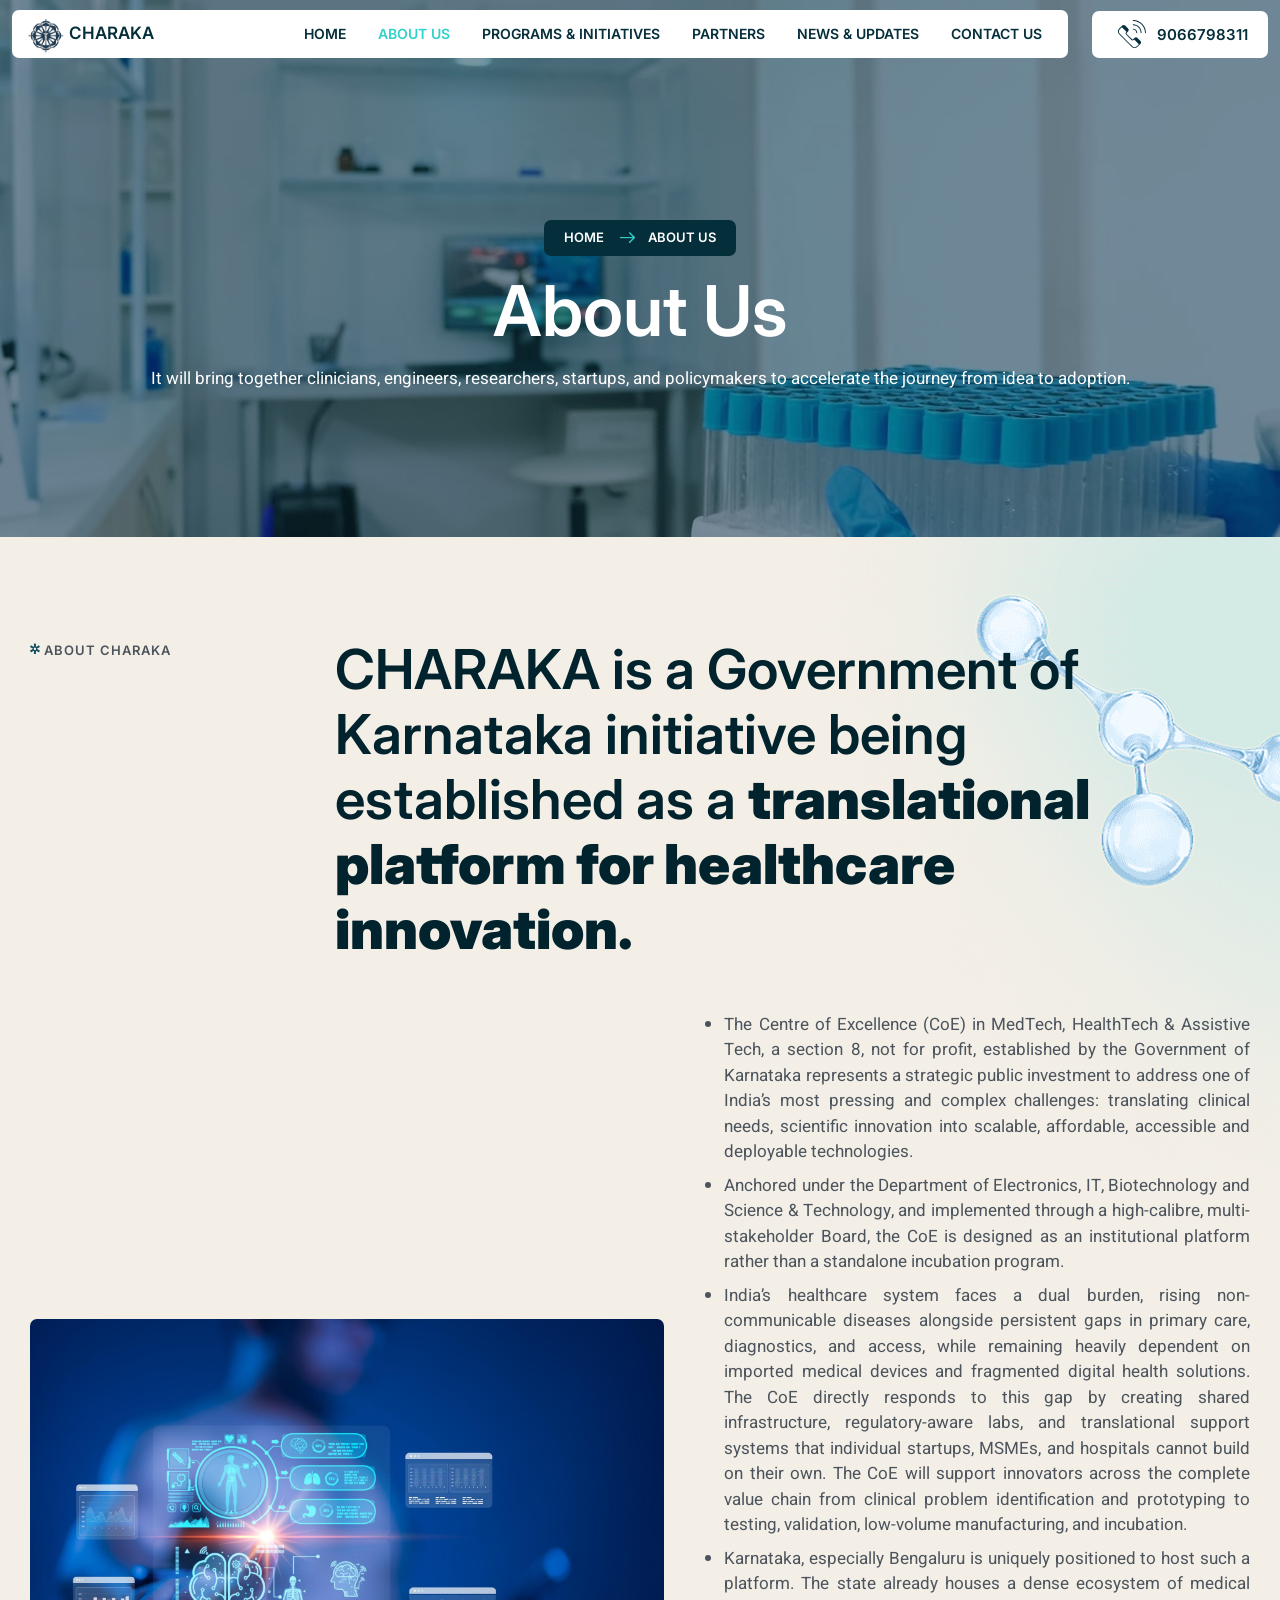
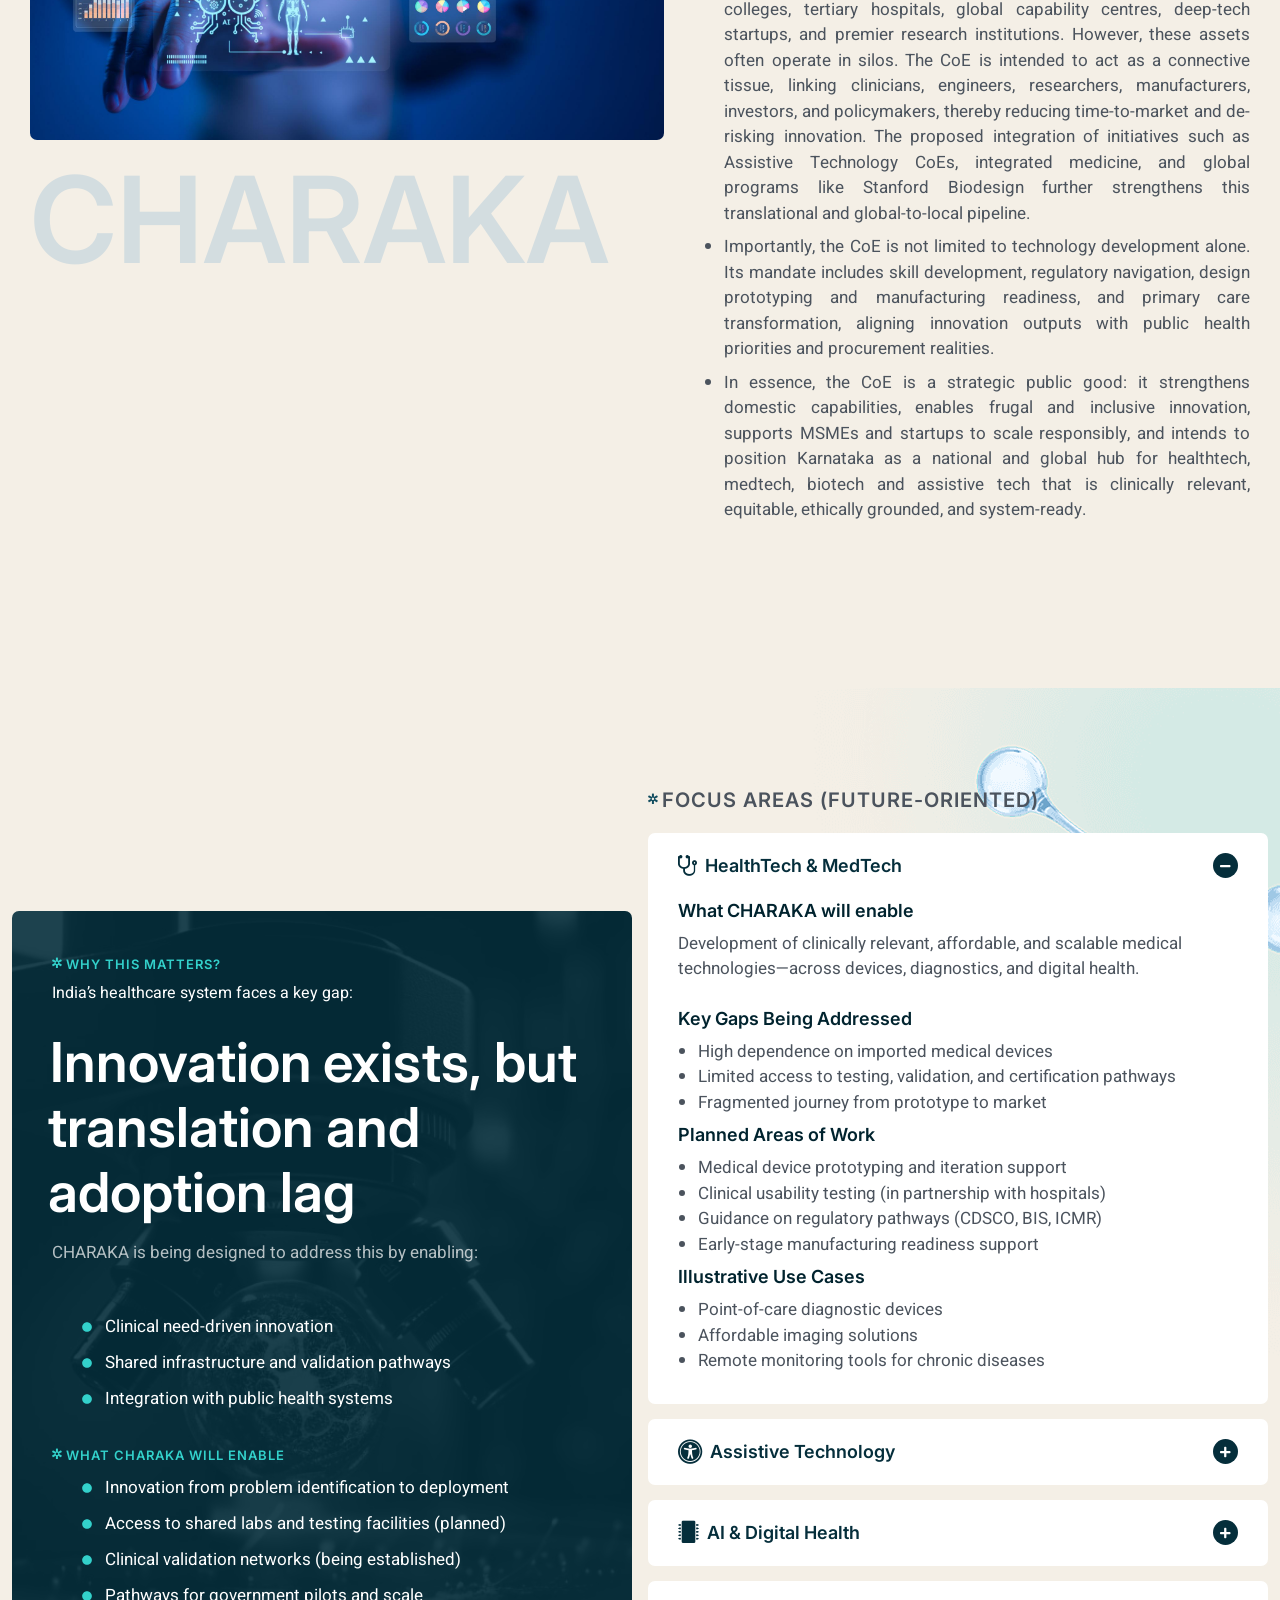
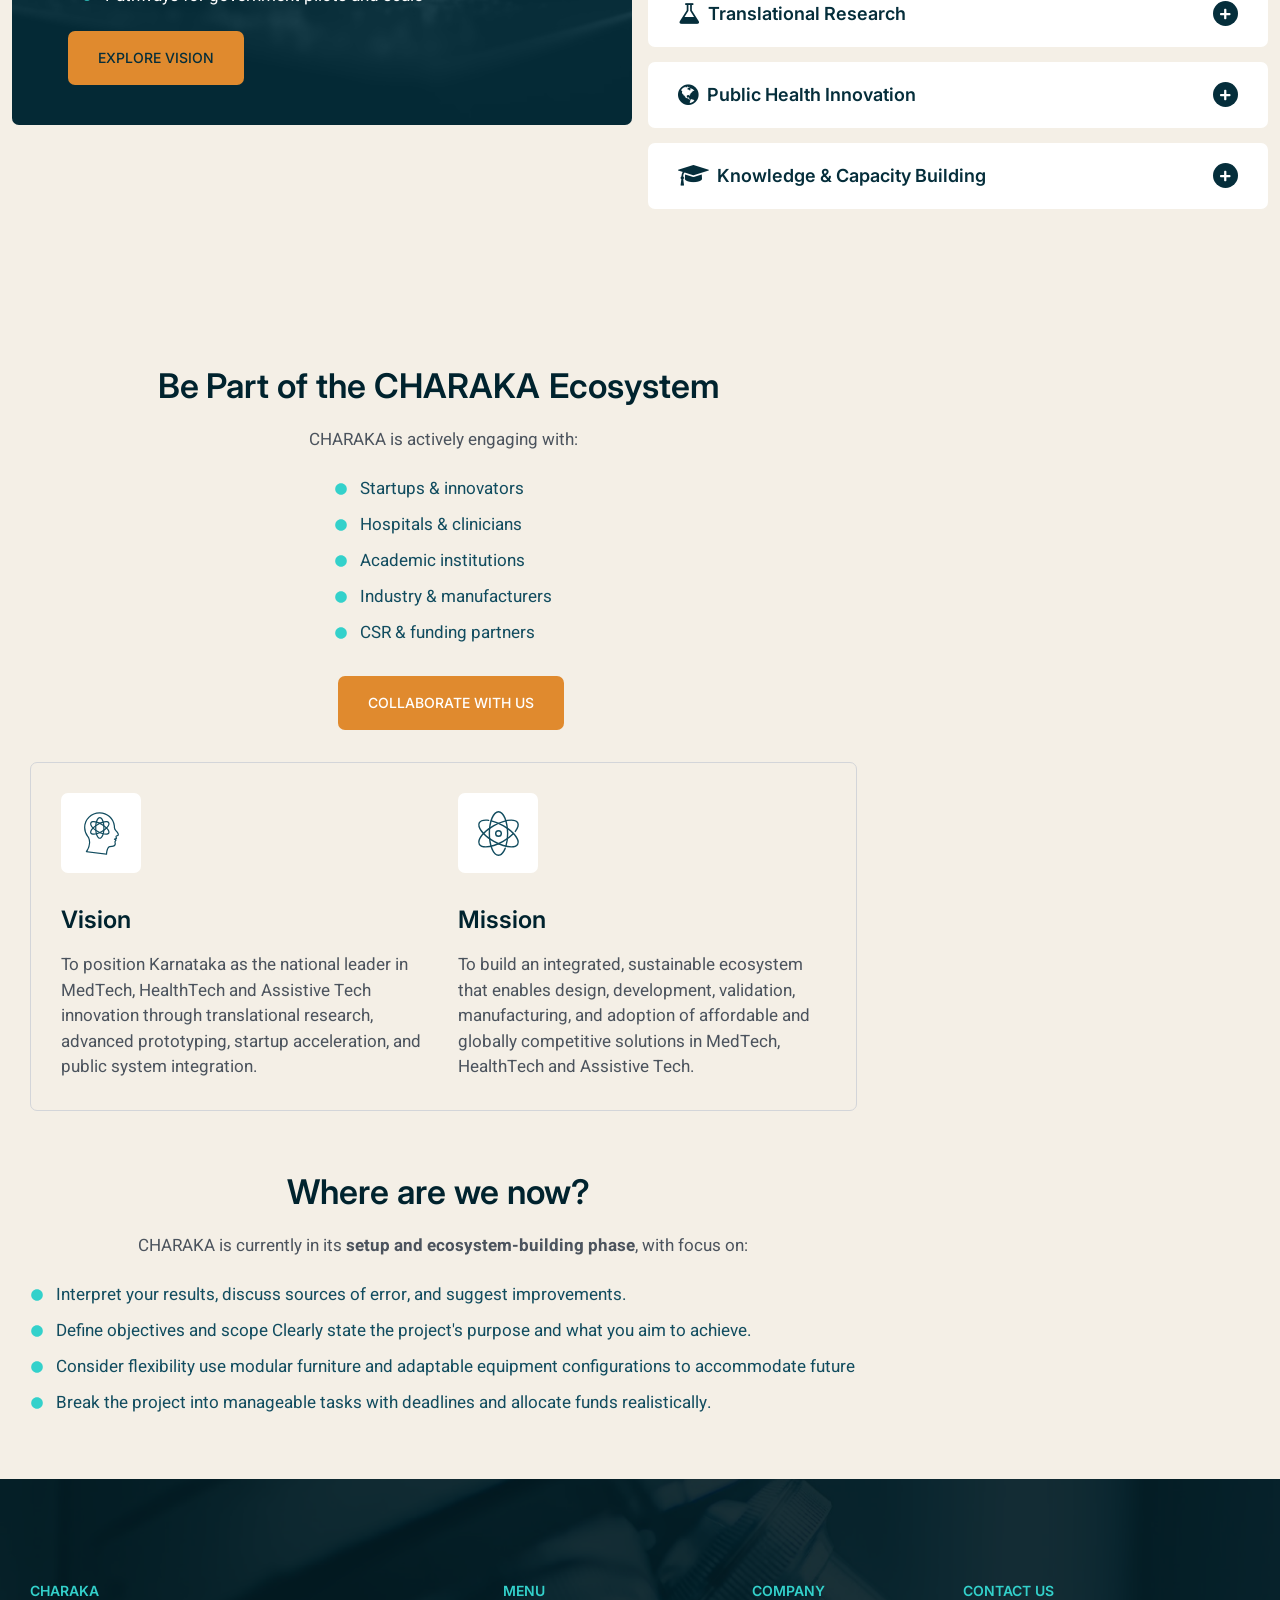
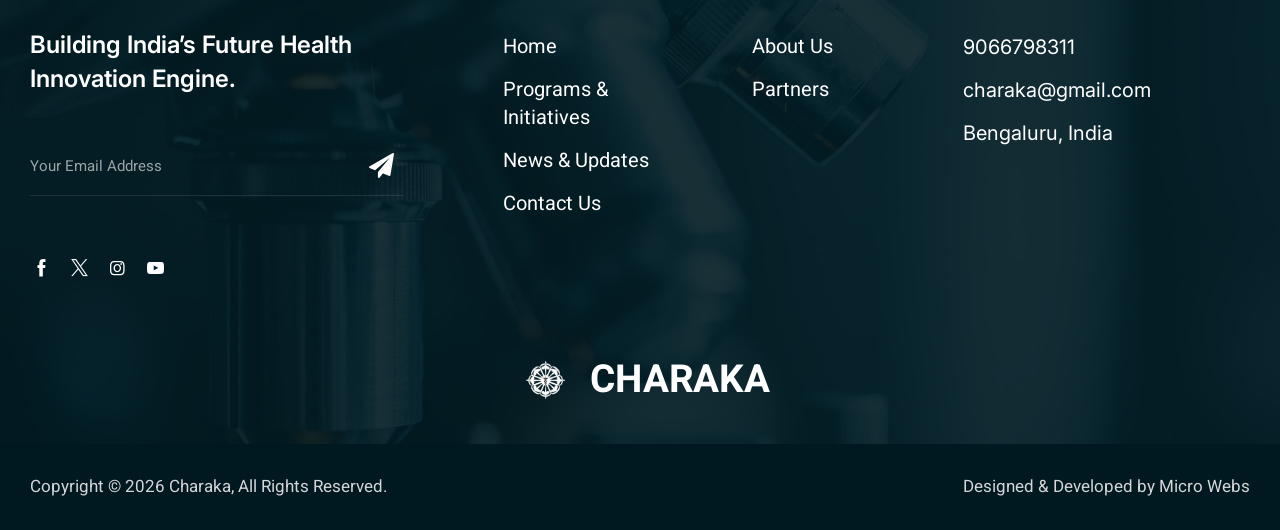
==== commit 701115bd: "all pages" ====
--- a/aboutcharaka.html
+++ b/aboutcharaka.html
@@ -9,7 +9,7 @@
     <meta name="description" content="">
     <meta name="viewport" content="width=device-width, initial-scale=1, shrink-to-fit=no">
     <!-- Favicon -->
-    <link rel="shortcut icon" type="image/x-icon" href="images/fevicon.png">
+    <!--<link rel="shortcut icon" type="image/x-icon" href="images/fevicon.png">-->
     <!-- CSS
 			============================================ -->
     <!-- Bootstrap CSS -->
@@ -104,9 +104,79 @@
             text-align: justify;
         }
 
-        .pbmit-bg-color-blackish .pbmit-btn:not(:hover, .global) {
+        .pbmit-btn {
             color: #fff;
-            background-color: #E08A2E;
+            background-color: #E08A2E !important;
+        }
+
+        .pbmit-portfolio-single .pbmit-entry-content .ihbox-style-2-wrap {
+            grid-template-columns: repeat(2, 1fr);
+        }
+
+        @media (max-width: 767px) {
+            .pbmit-portfolio-single .pbmit-entry-content .ihbox-style-2-wrap {
+                grid-template-columns: repeat(1, 1fr);
+            }
+        }
+
+        @media (max-width: 485px) {
+            .pbmit-heading-subheading .pbmit-title {
+                font-size: 27px;
+                line-height: 42px;
+            }
+        }
+
+        @media (max-width: 575px) {
+            .pbmit-heading-subheading .pbmit-title {
+                font-size: 28px;
+                line-height: 45px;
+            }
+        }
+
+        @media (max-width: 767px) {
+            .pbmit-heading-subheading .pbmit-title {
+                font-size: 35px;
+                line-height: 45px;
+            }
+        }
+
+        @media (max-width: 1024px) {
+            .pbmit-heading-subheading .pbmit-title {
+                font-size: 30px;
+                line-height: 45px;
+            }
+
+            .logowidth {
+                width: 75%;
+            }
+        }
+
+        @media (max-width: 767px) {
+
+            .section-xl,
+            .section-lg,
+            .section-md2 {
+                padding-top: 25px;
+                padding-bottom: 0px;
+            }
+        }
+
+       
+
+        @media (max-width: 1200px) {
+
+            .pbmit-header-style-1 .pbmit-main-header-area>.container-fluid,
+            .pbmit-header-style-1 .pbmit-sticky-header>.container-fluid {
+                padding: 10px 30px 15px
+                    /* width: 90%; */
+            }
+
+            .logowidth {
+                width: 100%;
+            }
+        }
+         .logowidth {
+            width: 65%;
         }
     </style>
 </head>
@@ -121,104 +191,90 @@
             <div class="pbmit-sticky-header pbmit-header-sticky-yes"></div>
             <div class="pbmit-header-overlay">
                 <div class="pbmit-main-header-area pbmit-infostack-header">
-                    <div class="container-fluid">
-                        <div class="pbmit-header-content d-flex justify-content-between align-items-center gap-4">
-                            <div class="pbmit-header-menu-area d-flex align-items-center justify-content-between">
-                                <div class="pbmit-logo-area col-md-1 col-4">
-                                    <div class="site-branding ">
-                                        <h1 class="site-title ">
-                                            <a href="index.html">
-                                                <img class="pbmit-main-logo img-fluid"
-                                                    src="images/website/website/charaka-logo.png" width="55%" alt="">
-                                            </a>
-                                        </h1>
-                                    </div>
-                                </div>
-                                <div class="pbmit-menuarea">
-                                    <div class="site-navigation">
-                                        <nav class="main-navigation pbmit-navbar main-menu navbar-expand-xl navbar-light"
-                                            id="site-navigation">
-                                            <div class="pbmit-menu-wrap">
-                                                <ul class="navigation clearfix" id="pbmit-top-menu">
-
-                                                    <li class="active"><a href="index.html">Home</a></li>
-                                                    <li class="dropdown">
-                                                        <a href="#">About Us <i
-                                                                class="fa fa-chevron-down fw-bold"></i></a>
-                                                        <ul class="sub-menu">
-                                                            <li><a href="aboutcharaka.html">About Charaka</a></li>
-                                                            <li><a href="#">Why This Matters</a></li>
-                                                            <li><a href="#">Assistive Technology</a></li>
-                                                            <li><a href="#">AI & Digital Health</a></li>
-                                                            <li><a href="#">Translational Research</a></li>
-                                                            <li><a href="#">Public Health Innovation</a></li>
-                                                            <li><a href="#">Knowledge Access & Capacity Building</a>
-                                                            </li>
-                                                        </ul>
-                                                    </li>
-
-                                                    <li><a href="programs.html">Programs & Initiatives </a></li>
-                                                    <li><a href="#">Partners</a></li>
-                                                    <li><a href="#">News & Updates</a></li>
-                                                    <li><a href="contactus.html">Contact Us</a></li>
-                                                </ul>
-                                            </div>
-                                        </nav>
-                                    </div>
-                                </div>
-                            </div>
-                            <div class="pbmit-right-box d-flex align-items-center">
-                                <div class="header-contact-search">
-                                    <div class="pbmit-ihbox-style-6">
-                                        <div class="pbmit-ihbox-box">
-                                            <div class="pbmit-ihbox-icon">
-                                                <div class="pbmit-ihbox-icon-wrapper pbmit-icon-type-icon">
-                                                    <svg viewBox="0 0 64 64" xmlns="http://www.w3.org/2000/svg">
-                                                        <path
-                                                            d="m21.63 28.66 1.98-1.99.08-.08c.8-.83 1.23-1.93 1.23-3.08 0-1.2-.46-2.32-1.31-3.16l-6.37-6.37c-.84-.85-1.96-1.31-3.16-1.31-1.15 0-2.24.43-3.07 1.23-.03.02-.06.05-.09.08l-1.98 1.98-4.37 4.37c-1.66 1.65-2.57 3.85-2.57 6.19s.91 4.54 2.57 6.2l26.71 26.71c1.66 1.66 3.86 2.57 6.2 2.57s4.54-.91 6.19-2.57l4.37-4.37 1.98-1.98c.03-.03.06-.06.08-.09.8-.83 1.23-1.92 1.23-3.07 0-1.2-.46-2.32-1.31-3.16l-6.37-6.37c-.84-.85-1.96-1.31-3.16-1.31-1.15 0-2.25.43-3.08 1.23-.03.03-.05.05-.08.08l-1.99 1.98-.9.9c-.6.61-1.59.61-2.2 0l-11.51-11.51c-.61-.61-.61-1.6 0-2.2l.9-.9zm9.2 16.02c1.39 1.39 3.64 1.39 5.03 0l.9-.89 9.87 9.87-4.37 4.36c-1.28 1.28-2.98 1.98-4.78 1.98-1.81 0-3.51-.7-4.78-1.98l-26.72-26.72c-1.28-1.27-1.98-2.97-1.98-4.78 0-1.8.7-3.5 1.98-4.78l4.37-4.36 9.87 9.87-.9.89c-.7.7-1.04 1.61-1.04 2.52s.34 1.82 1.04 2.51z">
-                                                        </path>
-                                                        <path
-                                                            d="m34.498 22.652c3.67 0 6.656 2.986 6.656 6.657 0 .552.448 1 1 1s1-.448 1-1c0-4.773-3.883-8.657-8.656-8.657-.552 0-1 .448-1 1s.448 1 1 1z">
-                                                        </path>
-                                                        <path
-                                                            d="m34.498 13.348c8.8 0 15.96 7.16 15.96 15.96 0 .552.448 1 1 1s1-.448 1-1c0-9.903-8.057-17.96-17.96-17.96-.552 0-1 .448-1 1s.448 1 1 1z">
-                                                        </path>
-                                                        <path
-                                                            d="m34.498 2c-.552 0-1 .448-1 1s.448 1 1 1c13.955 0 25.308 11.354 25.308 25.309 0 .552.448 1 1 1s1-.448 1-1c0-15.058-12.25-27.309-27.308-27.309z">
-                                                        </path>
-                                                    </svg>
-                                                </div>
-                                            </div>
-                                            <div class="pbmit-ihbox-contents">
-                                                <h2 class="pbmit-element-title">
-                                                    <a href="tel:(000)123456789">
-                                                        <span class="pbmit-button-text">(000)123456789</span>
-                                                    </a>
-                                                </h2>
-                                            </div>
-                                            <a class="pbmit-link" href="tel:(000)123456789"
-                                                title="Go to (000)123456789"></a>
-                                        </div>
-                                    </div>
-                                    <div class="pbmit-search-wrapper">
-                                        <div class="pbmit-search-form-wrapper">
-                                            <form>
-                                                <div class="pbmit-search-wrap">
-                                                    <input type="search" class="search-field" placeholder="Search …"
-                                                        value="" name="s">
-                                                    <button type="submit" class="search-submit "
-                                                        title="Search"></button>
-                                                </div>
-                                            </form>
-                                        </div>
-                                        <div class="pbmit-header-search-btn">
-                                            <a href="#" title="Search">
-                                                <i class="pbmit-base-icon-search-1"></i>
-                                            </a>
-                                        </div>
-                                    </div>
-                                </div>
-                                <!-- <div class="pbmit-button-box-second">
+                   <div class="container-fluid">
+						<div class="pbmit-header-content d-flex justify-content-between align-items-center gap-4">
+							<div class="pbmit-header-menu-area d-flex align-items-center justify-content-between">
+								<div class="pbmit-logo-area col-md-1 col-4">
+									<div class="site-branding ">
+										<h1 class="site-title ">
+											<a href="index.html" class="d-flex flex-row align-items-center">
+												<img class="pbmit-main-logo img-fluid"
+													src="images/website/website/charaka-logo.png" width="55%" alt="">
+												<span>CHARAKA</span>
+											</a>
+										</h1>
+									</div>
+								</div>
+								<div class="pbmit-menuarea">
+									<div class="site-navigation">
+										<nav class="main-navigation pbmit-navbar main-menu navbar-expand-xl navbar-light"
+											id="site-navigation">
+											<div class="pbmit-menu-wrap">
+												<ul class="navigation clearfix" id="pbmit-top-menu">
+
+													<li ><a href="index.html">Home</a></li>
+													<li class="active"> <a href="aboutcharaka.html">About Us</a></li>
+													<li><a href="programs.html">Programs & Initiatives </a></li>
+													<li><a href="#">Partners</a></li>
+													<li><a href="#">News & Updates</a></li>
+													<li><a href="contactus.html">Contact Us</a></li>
+												</ul>
+											</div>
+										</nav>
+									</div>
+								</div>
+							</div>
+							<div class="pbmit-right-box d-flex align-items-center">
+								<div class="header-contact-search pt-2 pb-2">
+									<div class="pbmit-ihbox-style-6">
+										<div class="pbmit-ihbox-box">
+											<div class="pbmit-ihbox-icon">
+												<div class="pbmit-ihbox-icon-wrapper pbmit-icon-type-icon">
+													<svg viewBox="0 0 64 64" xmlns="http://www.w3.org/2000/svg">
+														<path
+															d="m21.63 28.66 1.98-1.99.08-.08c.8-.83 1.23-1.93 1.23-3.08 0-1.2-.46-2.32-1.31-3.16l-6.37-6.37c-.84-.85-1.96-1.31-3.16-1.31-1.15 0-2.24.43-3.07 1.23-.03.02-.06.05-.09.08l-1.98 1.98-4.37 4.37c-1.66 1.65-2.57 3.85-2.57 6.19s.91 4.54 2.57 6.2l26.71 26.71c1.66 1.66 3.86 2.57 6.2 2.57s4.54-.91 6.19-2.57l4.37-4.37 1.98-1.98c.03-.03.06-.06.08-.09.8-.83 1.23-1.92 1.23-3.07 0-1.2-.46-2.32-1.31-3.16l-6.37-6.37c-.84-.85-1.96-1.31-3.16-1.31-1.15 0-2.25.43-3.08 1.23-.03.03-.05.05-.08.08l-1.99 1.98-.9.9c-.6.61-1.59.61-2.2 0l-11.51-11.51c-.61-.61-.61-1.6 0-2.2l.9-.9zm9.2 16.02c1.39 1.39 3.64 1.39 5.03 0l.9-.89 9.87 9.87-4.37 4.36c-1.28 1.28-2.98 1.98-4.78 1.98-1.81 0-3.51-.7-4.78-1.98l-26.72-26.72c-1.28-1.27-1.98-2.97-1.98-4.78 0-1.8.7-3.5 1.98-4.78l4.37-4.36 9.87 9.87-.9.89c-.7.7-1.04 1.61-1.04 2.52s.34 1.82 1.04 2.51z">
+														</path>
+														<path
+															d="m34.498 22.652c3.67 0 6.656 2.986 6.656 6.657 0 .552.448 1 1 1s1-.448 1-1c0-4.773-3.883-8.657-8.656-8.657-.552 0-1 .448-1 1s.448 1 1 1z">
+														</path>
+														<path
+															d="m34.498 13.348c8.8 0 15.96 7.16 15.96 15.96 0 .552.448 1 1 1s1-.448 1-1c0-9.903-8.057-17.96-17.96-17.96-.552 0-1 .448-1 1s.448 1 1 1z">
+														</path>
+														<path
+															d="m34.498 2c-.552 0-1 .448-1 1s.448 1 1 1c13.955 0 25.308 11.354 25.308 25.309 0 .552.448 1 1 1s1-.448 1-1c0-15.058-12.25-27.309-27.308-27.309z">
+														</path>
+													</svg>
+												</div>
+											</div>
+											<div class="pbmit-ihbox-contents pt-2 pb-2">
+												<h2 class="pbmit-element-title">
+													<a href="tel:9066798311">
+														<span class="pbmit-button-text">9066798311</span>
+													</a>
+												</h2>
+											</div>
+											<a class="pbmit-link" href="tel:9066798311" title="Go to 9066798311"></a>
+										</div>
+									</div>
+									<!-- <div class="pbmit-search-wrapper">
+										<div class="pbmit-search-form-wrapper">
+											<form>
+												<div class="pbmit-search-wrap">
+													<input type="search" class="search-field" placeholder="Search …"
+														value="" name="s">
+													<button type="submit" class="search-submit "
+														title="Search"></button>
+												</div>
+											</form>
+										</div>
+										<div class="pbmit-header-search-btn">
+											<a href="#" title="Search">
+												<i class="pbmit-base-icon-search-1"></i>
+											</a>
+										</div>
+									</div> -->
+								</div>
+								<!-- <div class="pbmit-button-box-second">
 									<a href="contact-us.html" class="pbmit-btn">
 										<span class="pbmit-button-content-wrapper">
 											<span class="pbmit-button-text">Get in touch</span>
@@ -228,21 +284,21 @@
 										</span>
 									</a>
 								</div> -->
-                                <div class="pbmit-burger-menu-wrapper">
-                                    <div class="pbmit-mobile-menu-bg"></div>
-                                    <button id="menu-toggle" title="Menu Toggle" class="nav-menu-toggle">
-                                        <svg viewBox="0 0 64 64" xmlns="http://www.w3.org/2000/svg">
-                                            <g data-name="04">
-                                                <path d="m58 31h-52a1 1 0 0 0 0 2h52a1 1 0 0 0 0-2z"></path>
-                                                <path d="m6 18h52a1 1 0 0 0 0-2h-52a1 1 0 0 0 0 2z"></path>
-                                                <path d="m58 46h-52a1 1 0 0 0 0 2h52a1 1 0 0 0 0-2z"></path>
-                                            </g>
-                                        </svg>
-                                    </button>
-                                </div>
-                            </div>
-                        </div>
-                    </div>
+								<div class="pbmit-burger-menu-wrapper">
+									<div class="pbmit-mobile-menu-bg"></div>
+									<button id="menu-toggle" title="Menu Toggle" class="nav-menu-toggle">
+										<svg viewBox="0 0 64 64" xmlns="http://www.w3.org/2000/svg">
+											<g data-name="04">
+												<path d="m58 31h-52a1 1 0 0 0 0 2h52a1 1 0 0 0 0-2z"></path>
+												<path d="m6 18h52a1 1 0 0 0 0-2h-52a1 1 0 0 0 0 2z"></path>
+												<path d="m58 46h-52a1 1 0 0 0 0 2h52a1 1 0 0 0 0-2z"></path>
+											</g>
+										</svg>
+									</button>
+								</div>
+							</div>
+						</div>
+					</div>
                 </div>
             </div>
         </header>
@@ -296,7 +352,7 @@
                                 <img src="images/website/HealthTech & MedTechupdate.jpeg" class="img-fluid rounded-7"
                                     alt="">
                                 <div class="custom-heading">
-                                    <h2>Since 1998</h2>
+                                    <h2>CHARAKA</h2>
                                 </div>
                             </div>
                         </div>
@@ -388,10 +444,10 @@
             <!-- About Us End -->
 
             <!-- Clinical Solution Start -->
-            <section>
+            <section class="section-xl about-two-bg">
                 <div class="container-fluid">
                     <div class="row align-items-center">
-                        <div class="col-md-6 pe-xl-2 full-width-1024 pbmit-sticky-column">
+                        <div class="col-md-6 pe-xl-2 full-width-1024 pbmit-sticky-column mb-3">
                             <div class="d-flex flex-column gap-2">
                                 <div
                                     class="pbmit-bg-color-blackish clinical-solution-leftbox animated fadeIn animation">
@@ -510,10 +566,10 @@
                                             <div class="d-flex flex-column align-items-start">
                                                 <a href="" class="pbmit-btn mt-3 ms-3">
                                                     <span class="pbmit-button-content-wrapper">
-                                                        <span class="pbmit-button-text">Vision</span>
-                                                        <span class="pbmit-button-icon">
-                                                            <i class="pbmit-labozen-icon pbmit-labozen-icon-plus"></i>
-                                                        </span>
+                                                        <span class="pbmit-button-text">Explore Vision</span>
+                                                        <!--<span class="pbmit-button-icon">-->
+                                                        <!--    <i class="pbmit-labozen-icon pbmit-labozen-icon-plus"></i>-->
+                                                        <!--</span>-->
                                                     </span>
                                                 </a>
                                             </div>
@@ -645,15 +701,19 @@
                                                 <div class="d-flex flex-column">
                                                     <div class="d-flex flex-column">
                                                         <h6>What CHARAKA will enable</h6>
-                                                        <p>Inclusive, user-centered innovation for persons with disabilities and the elderly—focusing on accessibility, affordability, and usability.</p>
+                                                        <p>Inclusive, user-centered innovation for persons with
+                                                            disabilities and the elderly—focusing on accessibility,
+                                                            affordability, and usability.</p>
                                                     </div>
                                                     <div class="d-flex flex-column gap-2">
                                                         <div class="d-flex flex-column">
                                                             <h6>Key Gaps Being Addressed</h6>
                                                             <ul style="list-style-type: disc; padding-left: 20px;">
-                                                                <li>Limited availability of affordable assistive devices</li>
+                                                                <li>Limited availability of affordable assistive devices
+                                                                </li>
                                                                 <li>Poor customization to user needs</li>
-                                                                <li>Weak integration into healthcare and social systems</li>
+                                                                <li>Weak integration into healthcare and social systems
+                                                                </li>
                                                             </ul>
                                                         </div>
                                                         <div class="d-flex flex-column">
@@ -664,7 +724,8 @@
                                                                 <li>Frugal engineering and rapid prototyping</li>
                                                                 <li>Partnerships with rehabilitation centers and NGOs
                                                                 </li>
-                                                                <li>Pathways for scale through public programs and CSR</li>
+                                                                <li>Pathways for scale through public programs and CSR
+                                                                </li>
                                                             </ul>
                                                         </div>
                                                         <div class="d-flex flex-column">
@@ -718,15 +779,18 @@
                                                 <div class="d-flex flex-column">
                                                     <div class="d-flex flex-column">
                                                         <h6>What CHARAKA will enable</h6>
-                                                        <p>Responsible and scalable deployment of AI and digital platforms in healthcare delivery and public health systems.</p>
+                                                        <p>Responsible and scalable deployment of AI and digital
+                                                            platforms in healthcare delivery and public health systems.
+                                                        </p>
                                                     </div>
                                                     <div class="d-flex flex-column gap-2">
                                                         <div class="d-flex flex-column">
                                                             <h6>Key Gaps Being Addressed</h6>
                                                             <ul style="list-style-type: disc; padding-left: 20px;">
-                                                                 <li>Underutilization of health data
-                                                                </li>
-                                                                <li>Lack of validated AI solutions in clinical settings</li>
+                                                                <li>Underutilization of health data
+                                                                </li>
+                                                                <li>Lack of validated AI solutions in clinical settings
+                                                                </li>
                                                                 <li>Interoperability and data governance challenges
                                                                 </li>
                                                             </ul>
@@ -736,12 +800,13 @@
                                                             <ul style="list-style-type: disc; padding-left: 20px;">
                                                                 <li>AI model development and validation support
                                                                 </li>
-                                                                <li>Digital health platforms aligned with ABDM standards</li>
+                                                                <li>Digital health platforms aligned with ABDM standards
+                                                                </li>
                                                                 <li>Data governance, ethics, and privacy frameworks
                                                                 </li>
                                                                 <li>Integration with hospital and public health systems
                                                                 </li>
-                                                                
+
                                                             </ul>
                                                         </div>
                                                         <div class="d-flex flex-column">
@@ -795,7 +860,8 @@
                                                 <div class="d-flex flex-column">
                                                     <div class="d-flex flex-column">
                                                         <h6>What CHARAKA will enable</h6>
-                                                        <p>Acceleration of research from labs into deployable, real-world healthcare solutions.</p>
+                                                        <p>Acceleration of research from labs into deployable,
+                                                            real-world healthcare solutions.</p>
                                                     </div>
                                                     <div class="d-flex flex-column gap-2">
                                                         <div class="d-flex flex-column">
@@ -803,7 +869,8 @@
                                                             <ul style="list-style-type: disc; padding-left: 20px;">
                                                                 <li>Research outputs not translating into products</li>
                                                                 <li>Lack of structured validation pathways</li>
-                                                                <li>Limited collaboration between academia and industry</li>
+                                                                <li>Limited collaboration between academia and industry
+                                                                </li>
                                                             </ul>
                                                         </div>
                                                         <div class="d-flex flex-column">
@@ -814,7 +881,8 @@
                                                                 <li>Pilot design and field testing frameworks</li>
                                                                 <li>Industry-academia collaboration platforms
                                                                 </li>
-                                                                <li>Support for proof-of-concept to prototype transition</li>
+                                                                <li>Support for proof-of-concept to prototype transition
+                                                                </li>
                                                             </ul>
                                                         </div>
                                                         <div class="d-flex flex-column">
@@ -868,15 +936,20 @@
                                                 <div class="d-flex flex-column">
                                                     <div class="d-flex flex-column">
                                                         <h6>What CHARAKA will enable</h6>
-                                                        <p>Deployment of technology solutions aligned with population-scale healthcare needs and government priorities.</p>
+                                                        <p>Deployment of technology solutions aligned with
+                                                            population-scale healthcare needs and government priorities.
+                                                        </p>
                                                     </div>
                                                     <div class="d-flex flex-column gap-2">
                                                         <div class="d-flex flex-column">
                                                             <h6>Key Gaps Being Addressed</h6>
                                                             <ul style="list-style-type: disc; padding-left: 20px;">
-                                                                <li>Limited integration of innovation into public health programs</li>
-                                                                <li>Challenges in scaling pilots across districts/states</li>
-                                                                <li>Inefficiencies in surveillance and service delivery</li>
+                                                                <li>Limited integration of innovation into public health
+                                                                    programs</li>
+                                                                <li>Challenges in scaling pilots across districts/states
+                                                                </li>
+                                                                <li>Inefficiencies in surveillance and service delivery
+                                                                </li>
                                                             </ul>
                                                         </div>
                                                         <div class="d-flex flex-column">
@@ -941,22 +1014,27 @@
                                                 <div class="d-flex flex-column">
                                                     <div class="d-flex flex-column">
                                                         <h6>What CHARAKA will enable</h6>
-                                                        <p>Development of an ecosystem capable of designing, validating, and scaling healthcare innovations.</p>
+                                                        <p>Development of an ecosystem capable of designing, validating,
+                                                            and scaling healthcare innovations.</p>
                                                     </div>
                                                     <div class="d-flex flex-column gap-2">
                                                         <div class="d-flex flex-column">
                                                             <h6>Key Gaps Being Addressed</h6>
                                                             <ul style="list-style-type: disc; padding-left: 20px;">
-                                                                <li>Limited cross-disciplinary training (clinician + engineer + public health)</li>
-                                                                <li>Lack of awareness on regulatory and translational pathways</li>
-                                                                <li>Skill gaps in emerging technologies (AI, MedTech)</li>
+                                                                <li>Limited cross-disciplinary training (clinician +
+                                                                    engineer + public health)</li>
+                                                                <li>Lack of awareness on regulatory and translational
+                                                                    pathways</li>
+                                                                <li>Skill gaps in emerging technologies (AI, MedTech)
+                                                                </li>
                                                                 <li>Access to structured data across healthcare</li>
                                                             </ul>
                                                         </div>
                                                         <div class="d-flex flex-column">
                                                             <h6>Planned Areas of Work</h6>
                                                             <ul style="list-style-type: disc; padding-left: 20px;">
-                                                                <li>Fellowship programs (clinician innovators, engineers)
+                                                                <li>Fellowship programs (clinician innovators,
+                                                                    engineers)
                                                                 </li>
                                                                 <li>Short-term workshops and bootcamps</li>
                                                                 <li>Policy and regulatory training modules
@@ -987,1225 +1065,237 @@
                 </div>
             </section>
             <!-- Clinical Solution End -->
-
-            <!-- Why Our Lab Start -->
-            <section class="section-xl why-our-lab-sec-two">
+            <!-- Single Detail Style 1 -->
+            <section>
                 <div class="container">
-                    <div class="row">
-                        <div class="col-md-9 half-width-1024-to-768">
-                            <div class="animated animation fadeInUp">
-                                <div class="pbmit-heading-subheading style-2 animation-style3">
-                                    <div class="pbmit-hs-left">
-                                        <h2 class="pbmit-subtitle">Why our lab</h2>
-                                    </div>
-                                    <div class="pbmit-hs-right">
-                                        <h2 class="pbmit-title">We strive to transform <br> patient care through <br>
-                                            research </h2>
-                                    </div>
-                                </div>
-                            </div>
-                        </div>
-                        <div class="col-md-3 half-width-1024-to-768">
-                            <div class="mx-md-4 animated animation fadeInUp animation-delay-100">
-                                <div class="pbmit-ihbox-style-2">
-                                    <div class="pbmit-ihbox-box">
-                                        <div class="pbmit-icon-wrap">
-                                            <div class="pbmit-ihbox-icon">
-                                                <div class="pbmit-ihbox-icon-wrapper pbmit-icon-type-icon">
-                                                    <svg height="512" viewBox="0 0 74 74" width="512"
-                                                        xmlns="http://www.w3.org/2000/svg" data-name="line icons">
-                                                        <path
-                                                            d="m49.246 47.437a1 1 0 0 1 -1-1v-25.373a17.065 17.065 0 0 0 -34.13 0v25.373a1 1 0 0 1 -2 0v-25.373a19.065 19.065 0 0 1 38.13 0v25.373a1 1 0 0 1 -1 1z">
-                                                        </path>
-                                                        <path
-                                                            d="m31.181 43.818a13.384 13.384 0 0 1 -13.369-13.369v-9.638a1 1 0 0 1 .646-.935 15.493 15.493 0 0 0 8.181-7.62 1 1 0 0 1 1.851.209c.1.35 2.517 8.7 15.322 12.192a1 1 0 0 1 .738.965v4.827a13.358 13.358 0 0 1 -13.369 13.369zm-11.369-22.334v8.965a11.369 11.369 0 1 0 22.738 0v-4.072c-9.688-2.857-13.685-8.427-15.187-11.411a17.133 17.133 0 0 1 -7.551 6.518z">
-                                                        </path>
-                                                        <path
-                                                            d="m56.461 55.441a1 1 0 0 1 -.913-.591 16.1 16.1 0 0 0 -12.119-9.342 1 1 0 1 1 .32-1.974 18.086 18.086 0 0 1 13.623 10.5 1 1 0 0 1 -.911 1.409z">
-                                                        </path>
-                                                        <path
-                                                            d="m52.583 69.273h-48.177a1 1 0 0 1 -1-1v-6.84a18.065 18.065 0 0 1 15.2-17.9 1 1 0 1 1 .323 1.974 16.071 16.071 0 0 0 -13.523 15.926v5.84h47.177a1 1 0 0 1 0 2z">
-                                                        </path>
-                                                        <path
-                                                            d="m31.181 69.273a1 1 0 0 1 -.865-.5l-10.81-18.553a1 1 0 0 1 .107-1.157l1.434-1.66-3.039-2.053a1 1 0 0 1 -.416-1.047 9.105 9.105 0 0 1 3.735-5.292 1 1 0 1 1 1.178 1.616 7.422 7.422 0 0 0 -2.777 3.473l3.372 2.276a1 1 0 0 1 .2 1.482l-1.7 1.972 9.587 16.457 9.581-16.457-1.7-1.972a1 1 0 0 1 .2-1.482l3.367-2.276a7.427 7.427 0 0 0 -2.779-3.471 1 1 0 1 1 1.178-1.616 9.116 9.116 0 0 1 3.737 5.287 1 1 0 0 1 -.417 1.048l-3.039 2.052 1.433 1.66a1 1 0 0 1 .107 1.157l-10.81 18.56a1 1 0 0 1 -.864.496z">
-                                                        </path>
-                                                        <path
-                                                            d="m31.181 69.273a1 1 0 0 1 -.98-.8l-5.389-26.424a1 1 0 1 1 1.959-.4l4.41 21.62 4.41-21.62a1 1 0 1 1 1.959.4l-5.39 26.424a1 1 0 0 1 -.979.8z">
-                                                        </path>
-                                                        <path
-                                                            d="m13.9 69.278a1 1 0 0 1 -1-1v-10a1 1 0 0 1 2 0v10a1 1 0 0 1 -1 1z">
-                                                        </path>
-                                                        <path
-                                                            d="m48.459 69.278a1 1 0 0 1 -1-1v-10a1 1 0 0 1 2 0v10a1 1 0 0 1 -1 1z">
-                                                        </path>
-                                                        <path
-                                                            d="m65.03 48.726h-9.393a1.85 1.85 0 0 1 -1.848-1.848v-2.841a1.85 1.85 0 0 1 1.848-1.848h9.393a1.849 1.849 0 0 1 1.847 1.848v2.841a1.849 1.849 0 0 1 -1.847 1.848zm-9.241-2h9.088v-2.537h-9.088z">
-                                                        </path>
-                                                        <path
-                                                            d="m65.336 72h-10a1 1 0 0 1 -.539-.158 10.251 10.251 0 0 1 .67-17.667v-6.447a1 1 0 0 1 1-1h7.73a1 1 0 0 1 1 1v6.447a10.257 10.257 0 0 1 .68 17.667 1 1 0 0 1 -.541.158zm-9.7-2h9.4a8.257 8.257 0 0 0 -1.256-14.3 1 1 0 0 1 -.583-.91v-6.062h-5.73v6.065a1 1 0 0 1 -.582.909 8.252 8.252 0 0 0 -1.249 14.298z">
-                                                        </path>
-                                                        <path
-                                                            d="m64.513 63.855a20.373 20.373 0 0 1 -4.309-.514c-1.22-.271-2.422-.614-3.585-.946-.882-.252-1.765-.505-2.654-.726a4.239 4.239 0 0 0 -2.006-.185c-.018 0-.052.014-.084.026a1.032 1.032 0 0 1 -1.313-.51.971.971 0 0 1 .438-1.286 2.423 2.423 0 0 1 .432-.158 5.919 5.919 0 0 1 3.024.173c.907.226 1.812.484 2.717.743 1.135.323 2.308.659 3.463.916a14.919 14.919 0 0 0 5.974.278 9.946 9.946 0 0 0 2.446-.8 1 1 0 1 1 .851 1.81 11.9 11.9 0 0 1 -2.932.957 13.08 13.08 0 0 1 -2.462.222z">
-                                                        </path>
-                                                    </svg>
+                    <article class="pbmit-portfolio-single">
+                        <div class="pbmit-single-project-details-list-wrapper">
+                            <div class="row">
+                                <div class="col-12 left-column align-items-center">
+                                    <div class="pbmit-single-project-content-wrapper">
+
+                                        <div class="pbmit-entry-content d-flex flex-column align-items-center">
+
+
+
+
+
+                                            <div class="pbmit-custom-heading animation-style3">
+                                                <h3 class="pbmit-title">Be Part of the CHARAKA Ecosystem</h3>
+                                            </div>
+                                            <p>CHARAKA is actively engaging with:</p>
+                                            <ul class="list-group mb-4">
+                                                <li class="list-group-item">
+                                                    <span class="pbmit-icon-list-icon">
+                                                        <svg aria-hidden="true" class="e-font-icon-svg e-fas-circle"
+                                                            viewBox="0 0 512 512" xmlns="http://www.w3.org/2000/svg">
+                                                            <path
+                                                                d="M256 8C119 8 8 119 8 256s111 248 248 248 248-111 248-248S393 8 256 8z">
+                                                            </path>
+                                                        </svg>
+                                                    </span>
+                                                    <span class="pbmit-icon-list-text">Startups & innovators</span>
+                                                </li>
+                                                <li class="list-group-item">
+                                                    <span class="pbmit-icon-list-icon">
+                                                        <svg aria-hidden="true" class="e-font-icon-svg e-fas-circle"
+                                                            viewBox="0 0 512 512" xmlns="http://www.w3.org/2000/svg">
+                                                            <path
+                                                                d="M256 8C119 8 8 119 8 256s111 248 248 248 248-111 248-248S393 8 256 8z">
+                                                            </path>
+                                                        </svg>
+                                                    </span>
+                                                    <span class="pbmit-icon-list-text">Hospitals & clinicians</span>
+                                                </li>
+                                                <li class="list-group-item">
+                                                    <span class="pbmit-icon-list-icon">
+                                                        <svg aria-hidden="true" class="e-font-icon-svg e-fas-circle"
+                                                            viewBox="0 0 512 512" xmlns="http://www.w3.org/2000/svg">
+                                                            <path
+                                                                d="M256 8C119 8 8 119 8 256s111 248 248 248 248-111 248-248S393 8 256 8z">
+                                                            </path>
+                                                        </svg>
+                                                    </span>
+                                                    <span class="pbmit-icon-list-text">Academic institutions</span>
+                                                </li>
+                                                <li class="list-group-item">
+                                                    <span class="pbmit-icon-list-icon">
+                                                        <svg aria-hidden="true" class="e-font-icon-svg e-fas-circle"
+                                                            viewBox="0 0 512 512" xmlns="http://www.w3.org/2000/svg">
+                                                            <path
+                                                                d="M256 8C119 8 8 119 8 256s111 248 248 248 248-111 248-248S393 8 256 8z">
+                                                            </path>
+                                                        </svg>
+                                                    </span>
+                                                    <span class="pbmit-icon-list-text">Industry & manufacturers</span>
+                                                </li>
+                                                <li class="list-group-item">
+                                                    <span class="pbmit-icon-list-icon">
+                                                        <svg aria-hidden="true" class="e-font-icon-svg e-fas-circle"
+                                                            viewBox="0 0 512 512" xmlns="http://www.w3.org/2000/svg">
+                                                            <path
+                                                                d="M256 8C119 8 8 119 8 256s111 248 248 248 248-111 248-248S393 8 256 8z">
+                                                            </path>
+                                                        </svg>
+                                                    </span>
+                                                    <span class="pbmit-icon-list-text">CSR & funding partners</span>
+                                                </li>
+                                            </ul>
+
+
+                                            <div class="d-flex flex-column align-items-start mb-3">
+                                                <a href="" class="pbmit-btn mb-3 ms-3">
+                                                    <span class="pbmit-button-content-wrapper">
+                                                        <span class="pbmit-button-text">Collaborate With Us</span>
+                                                        <!-- <span class="pbmit-button-icon">
+                                                            <i class="pbmit-labozen-icon pbmit-labozen-icon-plus"></i>
+                                                        </span> -->
+                                                    </span>
+                                                </a>
+                                            </div>
+                                            <div class="ihbox-style-2-wrap">
+                                                <div class="pbmit-ihbox-style-2 ">
+                                                    <div class="pbmit-ihbox-box">
+                                                        <div class="pbmit-icon-wrap">
+                                                            <div class="pbmit-ihbox-icon">
+                                                                <div
+                                                                    class="pbmit-ihbox-icon-wrapper pbmit-icon-type-icon">
+                                                                    <svg height="512" viewBox="0 0 74 74" width="512"
+                                                                        xmlns="http://www.w3.org/2000/svg"
+                                                                        data-name="line icons">
+                                                                        <path
+                                                                            d="m45.3 72a.861.861 0 0 1 -.124-.008l-33.155-4.139a1 1 0 0 1 -.618-1.662c.043-.048 4.435-5.058 5.058-14.22a15.744 15.744 0 0 0 -1.37-7.345 11.909 11.909 0 0 0 -1.546-2.48 24.472 24.472 0 0 1 -5.225-15.165c0-13.774 11.426-24.981 25.471-24.981a25.217 25.217 0 0 1 25.339 22.387.924.924 0 0 1 .006.105 23.807 23.807 0 0 1 .126 2.489v.152a8.11 8.11 0 0 0 1.776 4.15l.641.726c2.127 2.4 4.537 5.116 3.895 7.393a3.421 3.421 0 0 1 -2.574 2.225.96.96 0 0 1 -.159.035c-.414.058-.873.283-.883.4a1.035 1.035 0 0 1 -.07.289 2.536 2.536 0 0 0 .48 1.18 1.914 1.914 0 0 1 .009 2.067 3.23 3.23 0 0 1 -1.463 1.052 2.35 2.35 0 0 1 .665 1.257 1.832 1.832 0 0 1 -.7 1.7c-.713.57-.815 1.12-.471 2.465a5.756 5.756 0 0 1 -.359 4.152 4.934 4.934 0 0 1 -3.388 2.464c-1.261.269-3.269.663-5.685 1.011-3.461.487-4.566 8.554-4.68 11.342a1 1 0 0 1 -1 .959zm-31.321-5.918 30.391 3.794c.263-3.151 1.418-11.466 6.327-12.157 2.357-.34 4.319-.724 5.549-.988a2.935 2.935 0 0 0 2.034-1.437 3.749 3.749 0 0 0 .194-2.728c-.372-1.456-.533-3.121 1.075-4.453a4.313 4.313 0 0 0 -1.583-.967 1 1 0 0 1 .395-1.937 4.886 4.886 0 0 0 2.283-.662 3.585 3.585 0 0 1 -.666-2.777 2.8 2.8 0 0 1 2.508-2.078c.482-.154 1.046-.42 1.163-.833.345-1.224-2.042-3.916-3.467-5.524l-.647-.732a10.133 10.133 0 0 1 -2.264-5.258 1.109 1.109 0 0 1 -.009-.14v-.224a22.7 22.7 0 0 0 -.12-2.342.924.924 0 0 1 -.006-.105 23.211 23.211 0 0 0 -23.345-20.534 23.257 23.257 0 0 0 -23.471 22.981 22.494 22.494 0 0 0 4.8 13.937 13.781 13.781 0 0 1 1.8 2.9 17.75 17.75 0 0 1 1.535 8.291 28.63 28.63 0 0 1 -4.476 13.973z">
+                                                                        </path>
+                                                                        <path
+                                                                            d="m34.25 45.833c-4.4 0-7.722-7.7-7.722-17.916s3.32-17.917 7.722-17.917 7.723 7.7 7.723 17.917-3.321 17.916-7.723 17.916zm0-33.833c-2.706 0-5.722 6.537-5.722 15.917s3.016 15.916 5.722 15.916 5.723-6.537 5.723-15.916-3.016-15.917-5.723-15.917z">
+                                                                        </path>
+                                                                        <path
+                                                                            d="m24.138 39.2c-2.573 0-4.5-.758-5.405-2.32-2.2-3.813 2.811-10.54 11.657-15.646 8.845-5.106 17.176-6.083 19.377-2.271 1.116 1.934.407 4.674-2 7.714a34.5 34.5 0 0 1 -9.66 7.932c-5.218 3.011-10.261 4.591-13.969 4.591zm20.292-20.558c-3.145 0-7.9 1.352-13.04 4.319-8.123 4.69-12.277 10.57-10.924 12.914s8.522 1.687 16.645-3a32.465 32.465 0 0 0 9.09-7.44c1.808-2.286 2.492-4.332 1.833-5.474-.497-.861-1.779-1.319-3.604-1.319z">
+                                                                        </path>
+                                                                        <path
+                                                                            d="m44.362 39.2c-3.708 0-8.75-1.575-13.972-4.591-8.846-5.109-13.857-11.838-11.657-15.651s10.533-2.835 19.378 2.271a34.5 34.5 0 0 1 9.66 7.932c2.4 3.04 3.112 5.78 2 7.714-.906 1.562-2.836 2.325-5.409 2.325zm-20.292-20.559c-1.825 0-3.107.456-3.6 1.317-1.354 2.345 2.8 8.225 10.924 12.914 8.123 4.69 15.291 5.346 16.644 3 .659-1.142-.025-3.188-1.833-5.474a32.482 32.482 0 0 0 -9.09-7.44c-5.142-2.964-9.9-4.317-13.045-4.317z">
+                                                                        </path>
+                                                                    </svg>
+                                                                </div>
+                                                            </div>
+                                                            <!-- <div class="pbmit-ihbox-box-number">01</div> -->
+                                                        </div>
+                                                        <div class="pbmit-ihbox-contents">
+                                                            <h2 class="pbmit-element-title">Vision</h2>
+                                                            <div class="pbmit-heading-desc">To position Karnataka as the
+                                                                national leader in MedTech, HealthTech and Assistive
+                                                                Tech innovation through translational research, advanced
+                                                                prototyping, startup acceleration, and public system
+                                                                integration.</div>
+                                                        </div>
+                                                    </div>
                                                 </div>
+                                                <div class="pbmit-ihbox-style-2">
+                                                    <div class="pbmit-ihbox-box">
+                                                        <div class="pbmit-icon-wrap">
+                                                            <div class="pbmit-ihbox-icon">
+                                                                <div
+                                                                    class="pbmit-ihbox-icon-wrapper pbmit-icon-type-icon">
+                                                                    <svg xmlns="http://www.w3.org/2000/svg"
+                                                                        data-name="Layer 1" viewBox="0 0 64 64"
+                                                                        width="512" height="512">
+                                                                        <path
+                                                                            d="M32,64c-7.851,0-14-14.056-14-32S24.149,0,32,0,46,14.056,46,32a64.821,64.821,0,0,1-2.457,18.287,1,1,0,0,1-1.916-.574A62.767,62.767,0,0,0,44,32C44,15.738,38.505,2,32,2S20,15.738,20,32s5.5,30,12,30c3.186,0,6.332-3.412,8.63-9.36a1,1,0,1,1,1.866.72C39.844,60.222,36.117,64,32,64Z">
+                                                                        </path>
+                                                                        <path
+                                                                            d="M50.1,52c-6.777,0-15.925-2.737-25.176-7.964C13.657,37.672,5.2,29.152,3.37,22.33a7.861,7.861,0,0,1,.561-6.21c2.04-3.454,7.087-4.8,14.209-3.8a1,1,0,0,1-.28,1.98c-6.179-.872-10.628.16-12.206,2.834A5.947,5.947,0,0,0,5.3,21.812c1.67,6.232,9.949,14.463,20.6,20.482,14.285,8.07,29.142,10.163,32.442,4.569a5.947,5.947,0,0,0,.352-4.675c-1.67-6.232-9.949-14.463-20.6-20.482a65.026,65.026,0,0,0-16.331-6.648,1,1,0,1,1,.47-1.944,67.024,67.024,0,0,1,16.844,6.85C50.343,26.328,58.8,34.848,60.63,41.67a7.861,7.861,0,0,1-.561,6.21C58.432,50.655,54.846,52,50.1,52Z">
+                                                                        </path>
+                                                                        <path
+                                                                            d="M13.9,52c-4.75,0-8.334-1.345-9.972-4.12a7.861,7.861,0,0,1-.561-6.21C5.2,34.848,13.657,26.328,24.921,19.964,40.657,11.075,56.1,9.386,60.069,16.12c1.978,3.354.785,8.145-3.362,13.493a1,1,0,0,1-1.581-1.226c3.558-4.588,4.732-8.689,3.22-11.25-3.3-5.6-18.157-3.5-32.442,4.569C15.251,27.725,6.972,35.956,5.3,42.188a5.947,5.947,0,0,0,.352,4.675c3.3,5.594,18.157,3.5,32.442-4.569A63.184,63.184,0,0,0,52.6,31.31a1,1,0,1,1,1.447,1.38A65.185,65.185,0,0,1,39.079,44.036C29.829,49.262,20.679,52,13.9,52Z">
+                                                                        </path>
+                                                                        <path
+                                                                            d="M32,37a5,5,0,1,1,5-5A5.006,5.006,0,0,1,32,37Zm0-8a3,3,0,1,0,3,3A3,3,0,0,0,32,29Z">
+                                                                        </path>
+                                                                    </svg>
+                                                                </div>
+                                                            </div>
+                                                            <!-- <div class="pbmit-ihbox-box-number">02</div> -->
+                                                        </div>
+                                                        <div class="pbmit-ihbox-contents">
+                                                            <h2 class="pbmit-element-title">Mission</h2>
+                                                            <div class="pbmit-heading-desc">To build an integrated,
+                                                                sustainable ecosystem that enables design, development,
+                                                                validation, manufacturing, and adoption of affordable
+                                                                and globally competitive solutions in MedTech,
+                                                                HealthTech and Assistive Tech.</div>
+                                                        </div>
+                                                    </div>
+                                                </div>
+
                                             </div>
-                                            <div class="pbmit-ihbox-box-number">01</div>
-                                        </div>
-                                        <div class="pbmit-ihbox-contents">
-                                            <h2 class="pbmit-element-title">Trusted Testing <br>Partner</h2>
-                                            <div class="pbmit-heading-desc">Our skilled lab scientists analyze the test
-                                                data with accuracy</div>
+                                            <div class="pbmit-custom-heading animation-style3">
+                                                <h3 class="pbmit-title">Where are we now?</h3>
+                                            </div>
+                                            <p>CHARAKA is currently in its <b>setup and ecosystem-building phase</b>,
+                                                with focus on:</p>
+                                            <ul class="list-group mb-5">
+                                                <li class="list-group-item">
+                                                    <span class="pbmit-icon-list-icon">
+                                                        <svg aria-hidden="true" class="e-font-icon-svg e-fas-circle"
+                                                            viewBox="0 0 512 512" xmlns="http://www.w3.org/2000/svg">
+                                                            <path
+                                                                d="M256 8C119 8 8 119 8 256s111 248 248 248 248-111 248-248S393 8 256 8z">
+                                                            </path>
+                                                        </svg>
+                                                    </span>
+                                                    <span class="pbmit-icon-list-text">Interpret your results, discuss
+                                                        sources of error, and suggest improvements.</span>
+                                                </li>
+                                                <li class="list-group-item">
+                                                    <span class="pbmit-icon-list-icon">
+                                                        <svg aria-hidden="true" class="e-font-icon-svg e-fas-circle"
+                                                            viewBox="0 0 512 512" xmlns="http://www.w3.org/2000/svg">
+                                                            <path
+                                                                d="M256 8C119 8 8 119 8 256s111 248 248 248 248-111 248-248S393 8 256 8z">
+                                                            </path>
+                                                        </svg>
+                                                    </span>
+                                                    <span class="pbmit-icon-list-text">Define objectives and scope
+                                                        Clearly state the project's purpose and what you aim to
+                                                        achieve.</span>
+                                                </li>
+                                                <li class="list-group-item">
+                                                    <span class="pbmit-icon-list-icon">
+                                                        <svg aria-hidden="true" class="e-font-icon-svg e-fas-circle"
+                                                            viewBox="0 0 512 512" xmlns="http://www.w3.org/2000/svg">
+                                                            <path
+                                                                d="M256 8C119 8 8 119 8 256s111 248 248 248 248-111 248-248S393 8 256 8z">
+                                                            </path>
+                                                        </svg>
+                                                    </span>
+                                                    <span class="pbmit-icon-list-text">Consider flexibility use modular
+                                                        furniture and adaptable equipment configurations to accommodate
+                                                        future</span>
+                                                </li>
+                                                <li class="list-group-item mb-3">
+                                                    <span class="pbmit-icon-list-icon">
+                                                        <svg aria-hidden="true" class="e-font-icon-svg e-fas-circle"
+                                                            viewBox="0 0 512 512" xmlns="http://www.w3.org/2000/svg">
+                                                            <path
+                                                                d="M256 8C119 8 8 119 8 256s111 248 248 248 248-111 248-248S393 8 256 8z">
+                                                            </path>
+                                                        </svg>
+                                                    </span>
+                                                    <span class="pbmit-icon-list-text">Break the project into manageable
+                                                        tasks with deadlines and allocate funds realistically.</span>
+                                                </li>
+                                            </ul>
+
                                         </div>
                                     </div>
                                 </div>
+
                             </div>
                         </div>
-                    </div>
-                    <div class="row mt-md-5 mt-4">
-                        <div class="col-md-3 half-width-1024-to-768 animated animation fadeInUp animation-delay-200">
-                            <div class="pbmit-ihbox-style-2 pe-md-3">
-                                <div class="pbmit-ihbox-box">
-                                    <div class="pbmit-icon-wrap">
-                                        <div class="pbmit-ihbox-icon">
-                                            <div class="pbmit-ihbox-icon-wrapper pbmit-icon-type-icon">
-                                                <svg xmlns="http://www.w3.org/2000/svg" data-name="Layer 1"
-                                                    viewBox="0 0 64 64" width="512" height="512">
-                                                    <path
-                                                        d="M32,64c-7.851,0-14-14.056-14-32S24.149,0,32,0,46,14.056,46,32a64.821,64.821,0,0,1-2.457,18.287,1,1,0,0,1-1.916-.574A62.767,62.767,0,0,0,44,32C44,15.738,38.505,2,32,2S20,15.738,20,32s5.5,30,12,30c3.186,0,6.332-3.412,8.63-9.36a1,1,0,1,1,1.866.72C39.844,60.222,36.117,64,32,64Z">
-                                                    </path>
-                                                    <path
-                                                        d="M50.1,52c-6.777,0-15.925-2.737-25.176-7.964C13.657,37.672,5.2,29.152,3.37,22.33a7.861,7.861,0,0,1,.561-6.21c2.04-3.454,7.087-4.8,14.209-3.8a1,1,0,0,1-.28,1.98c-6.179-.872-10.628.16-12.206,2.834A5.947,5.947,0,0,0,5.3,21.812c1.67,6.232,9.949,14.463,20.6,20.482,14.285,8.07,29.142,10.163,32.442,4.569a5.947,5.947,0,0,0,.352-4.675c-1.67-6.232-9.949-14.463-20.6-20.482a65.026,65.026,0,0,0-16.331-6.648,1,1,0,1,1,.47-1.944,67.024,67.024,0,0,1,16.844,6.85C50.343,26.328,58.8,34.848,60.63,41.67a7.861,7.861,0,0,1-.561,6.21C58.432,50.655,54.846,52,50.1,52Z">
-                                                    </path>
-                                                    <path
-                                                        d="M13.9,52c-4.75,0-8.334-1.345-9.972-4.12a7.861,7.861,0,0,1-.561-6.21C5.2,34.848,13.657,26.328,24.921,19.964,40.657,11.075,56.1,9.386,60.069,16.12c1.978,3.354.785,8.145-3.362,13.493a1,1,0,0,1-1.581-1.226c3.558-4.588,4.732-8.689,3.22-11.25-3.3-5.6-18.157-3.5-32.442,4.569C15.251,27.725,6.972,35.956,5.3,42.188a5.947,5.947,0,0,0,.352,4.675c3.3,5.594,18.157,3.5,32.442-4.569A63.184,63.184,0,0,0,52.6,31.31a1,1,0,1,1,1.447,1.38A65.185,65.185,0,0,1,39.079,44.036C29.829,49.262,20.679,52,13.9,52Z">
-                                                    </path>
-                                                    <path
-                                                        d="M32,37a5,5,0,1,1,5-5A5.006,5.006,0,0,1,32,37Zm0-8a3,3,0,1,0,3,3A3,3,0,0,0,32,29Z">
-                                                    </path>
-                                                </svg>
-                                            </div>
-                                        </div>
-                                        <div class="pbmit-ihbox-box-number">02</div>
-                                    </div>
-                                    <div class="pbmit-ihbox-contents">
-                                        <h2 class="pbmit-element-title">Quality you <br>deserve </h2>
-                                        <div class="pbmit-heading-desc">Exploring the wonders of science through<br>
-                                            hands-on discovery.</div>
-                                    </div>
-                                </div>
-                            </div>
-                        </div>
-                        <div class="col-md-3 half-width-1024-to-768 animated animation fadeInUp animation-delay-300">
-                            <div class="pbmit-ihbox-style-2 ps-md-3 mt-md-0 mt-4">
-                                <div class="pbmit-ihbox-box">
-                                    <div class="pbmit-icon-wrap">
-                                        <div class="pbmit-ihbox-icon">
-                                            <div class="pbmit-ihbox-icon-wrapper pbmit-icon-type-icon">
-                                                <svg height="512" viewBox="0 0 74 74" width="512"
-                                                    xmlns="http://www.w3.org/2000/svg" data-name="line icons">
-                                                    <path
-                                                        d="m45.3 72a.861.861 0 0 1 -.124-.008l-33.155-4.139a1 1 0 0 1 -.618-1.662c.043-.048 4.435-5.058 5.058-14.22a15.744 15.744 0 0 0 -1.37-7.345 11.909 11.909 0 0 0 -1.546-2.48 24.472 24.472 0 0 1 -5.225-15.165c0-13.774 11.426-24.981 25.471-24.981a25.217 25.217 0 0 1 25.339 22.387.924.924 0 0 1 .006.105 23.807 23.807 0 0 1 .126 2.489v.152a8.11 8.11 0 0 0 1.776 4.15l.641.726c2.127 2.4 4.537 5.116 3.895 7.393a3.421 3.421 0 0 1 -2.574 2.225.96.96 0 0 1 -.159.035c-.414.058-.873.283-.883.4a1.035 1.035 0 0 1 -.07.289 2.536 2.536 0 0 0 .48 1.18 1.914 1.914 0 0 1 .009 2.067 3.23 3.23 0 0 1 -1.463 1.052 2.35 2.35 0 0 1 .665 1.257 1.832 1.832 0 0 1 -.7 1.7c-.713.57-.815 1.12-.471 2.465a5.756 5.756 0 0 1 -.359 4.152 4.934 4.934 0 0 1 -3.388 2.464c-1.261.269-3.269.663-5.685 1.011-3.461.487-4.566 8.554-4.68 11.342a1 1 0 0 1 -1 .959zm-31.321-5.918 30.391 3.794c.263-3.151 1.418-11.466 6.327-12.157 2.357-.34 4.319-.724 5.549-.988a2.935 2.935 0 0 0 2.034-1.437 3.749 3.749 0 0 0 .194-2.728c-.372-1.456-.533-3.121 1.075-4.453a4.313 4.313 0 0 0 -1.583-.967 1 1 0 0 1 .395-1.937 4.886 4.886 0 0 0 2.283-.662 3.585 3.585 0 0 1 -.666-2.777 2.8 2.8 0 0 1 2.508-2.078c.482-.154 1.046-.42 1.163-.833.345-1.224-2.042-3.916-3.467-5.524l-.647-.732a10.133 10.133 0 0 1 -2.264-5.258 1.109 1.109 0 0 1 -.009-.14v-.224a22.7 22.7 0 0 0 -.12-2.342.924.924 0 0 1 -.006-.105 23.211 23.211 0 0 0 -23.345-20.534 23.257 23.257 0 0 0 -23.471 22.981 22.494 22.494 0 0 0 4.8 13.937 13.781 13.781 0 0 1 1.8 2.9 17.75 17.75 0 0 1 1.535 8.291 28.63 28.63 0 0 1 -4.476 13.973z">
-                                                    </path>
-                                                    <path
-                                                        d="m34.25 45.833c-4.4 0-7.722-7.7-7.722-17.916s3.32-17.917 7.722-17.917 7.723 7.7 7.723 17.917-3.321 17.916-7.723 17.916zm0-33.833c-2.706 0-5.722 6.537-5.722 15.917s3.016 15.916 5.722 15.916 5.723-6.537 5.723-15.916-3.016-15.917-5.723-15.917z">
-                                                    </path>
-                                                    <path
-                                                        d="m24.138 39.2c-2.573 0-4.5-.758-5.405-2.32-2.2-3.813 2.811-10.54 11.657-15.646 8.845-5.106 17.176-6.083 19.377-2.271 1.116 1.934.407 4.674-2 7.714a34.5 34.5 0 0 1 -9.66 7.932c-5.218 3.011-10.261 4.591-13.969 4.591zm20.292-20.558c-3.145 0-7.9 1.352-13.04 4.319-8.123 4.69-12.277 10.57-10.924 12.914s8.522 1.687 16.645-3a32.465 32.465 0 0 0 9.09-7.44c1.808-2.286 2.492-4.332 1.833-5.474-.497-.861-1.779-1.319-3.604-1.319z">
-                                                    </path>
-                                                    <path
-                                                        d="m44.362 39.2c-3.708 0-8.75-1.575-13.972-4.591-8.846-5.109-13.857-11.838-11.657-15.651s10.533-2.835 19.378 2.271a34.5 34.5 0 0 1 9.66 7.932c2.4 3.04 3.112 5.78 2 7.714-.906 1.562-2.836 2.325-5.409 2.325zm-20.292-20.559c-1.825 0-3.107.456-3.6 1.317-1.354 2.345 2.8 8.225 10.924 12.914 8.123 4.69 15.291 5.346 16.644 3 .659-1.142-.025-3.188-1.833-5.474a32.482 32.482 0 0 0 -9.09-7.44c-5.142-2.964-9.9-4.317-13.045-4.317z">
-                                                    </path>
-                                                </svg>
-                                            </div>
-                                        </div>
-                                        <div class="pbmit-ihbox-box-number">03</div>
-                                    </div>
-                                    <div class="pbmit-ihbox-contents">
-                                        <h2 class="pbmit-element-title">Accuracy meets <br>Excellence</h2>
-                                        <div class="pbmit-heading-desc">For accurate result our scientists use a wide
-                                            range of instruments</div>
-                                    </div>
-                                </div>
-                            </div>
-                        </div>
-                        <div class="col-md-3 half-width-1024-to-768 animated animation fadeInUp animation-delay-400">
-                            <div class="pbmit-ihbox-style-2 ps-xl-3 mt-xl-0 mt-4">
-                                <div class="pbmit-ihbox-box">
-                                    <div class="pbmit-icon-wrap">
-                                        <div class="pbmit-ihbox-icon">
-                                            <div class="pbmit-ihbox-icon-wrapper pbmit-icon-type-icon">
-                                                <svg enable-background="new 0 0 450 450" height="512"
-                                                    viewBox="0 0 450 450" width="512"
-                                                    xmlns="http://www.w3.org/2000/svg">
-                                                    <g>
-                                                        <g>
-                                                            <g>
-                                                                <g>
-                                                                    <path
-                                                                        d="m296.84 401.87c-56.97 0-103.32-46.35-103.32-103.32 0-22.68 7.21-44.2 20.85-62.24 12.44-16.45 29.81-28.99 49.23-35.6v-87.92c-7.89-.66-14.1-7.29-14.1-15.35 0-8.49 6.91-15.4 15.4-15.4h63.87c8.49 0 15.4 6.91 15.4 15.4 0 8.06-6.21 14.68-14.1 15.35v87.92c19.42 6.61 36.79 19.15 49.23 35.6 13.64 18.04 20.85 39.57 20.85 62.24 0 56.97-46.35 103.32-103.31 103.32zm-31.94-309.83c-2.98 0-5.4 2.42-5.4 5.4s2.42 5.4 5.4 5.4h3.7c2.76 0 5 2.24 5 5v96.52c0 2.21-1.45 4.16-3.57 4.79-39.16 11.72-66.51 48.49-66.51 89.4 0 51.46 41.86 93.32 93.32 93.32s93.32-41.86 93.32-93.32c0-40.92-27.35-77.68-66.51-89.4-2.12-.63-3.57-2.58-3.57-4.79v-96.52c0-2.76 2.24-5 5-5h3.7c2.98 0 5.4-2.42 5.4-5.4s-2.42-5.4-5.4-5.4z">
-                                                                    </path>
-                                                                </g>
-                                                                <g>
-                                                                    <path
-                                                                        d="m315.89 274.22c-7.23 0-14.11-2.5-20.76-4.92-6.11-2.22-11.87-4.31-17.34-4.31s-11.24 2.1-17.34 4.31c-6.65 2.42-13.53 4.92-20.76 4.92s-14.11-2.5-20.76-4.92c-4.71-1.71-9.15-3.33-13.48-4-2.73-.42-4.6-2.98-4.17-5.71.42-2.73 2.99-4.6 5.71-4.17 5.29.82 10.41 2.68 15.36 4.48 6.1 2.22 11.87 4.31 17.34 4.31s11.24-2.1 17.34-4.31c6.65-2.42 13.53-4.91 20.76-4.91s14.11 2.5 20.76 4.91c6.11 2.22 11.87 4.31 17.34 4.31s11.24-2.1 17.34-4.31c6.65-2.42 13.53-4.91 20.76-4.91s14.11 2.5 20.76 4.91c5.69 2.07 11.06 4.02 16.2 4.28 2.76.14 4.88 2.49 4.74 5.25s-2.51 4.9-5.25 4.74c-6.63-.34-12.97-2.64-19.1-4.87-6.11-2.22-11.87-4.31-17.34-4.31s-11.24 2.1-17.34 4.31c-6.67 2.42-13.54 4.92-20.77 4.92z">
-                                                                    </path>
-                                                                </g>
-                                                                <g>
-                                                                    <path
-                                                                        d="m244.71 322.17c-10.21 0-18.51-8.3-18.51-18.51s8.3-18.51 18.51-18.51 18.51 8.3 18.51 18.51-8.31 18.51-18.51 18.51zm0-27.02c-4.69 0-8.51 3.82-8.51 8.51s3.82 8.51 8.51 8.51 8.51-3.82 8.51-8.51-3.82-8.51-8.51-8.51z">
-                                                                    </path>
-                                                                </g>
-                                                                <g>
-                                                                    <path
-                                                                        d="m309.28 328.67c-8.06 0-14.62-6.56-14.62-14.62s6.56-14.62 14.62-14.62 14.62 6.56 14.62 14.62-6.55 14.62-14.62 14.62zm0-19.24c-2.55 0-4.62 2.07-4.62 4.62s2.07 4.62 4.62 4.62 4.62-2.07 4.62-4.62-2.07-4.62-4.62-4.62z">
-                                                                    </path>
-                                                                </g>
-                                                                <g>
-                                                                    <path
-                                                                        d="m277.67 373.34c-10.46 0-18.97-8.51-18.97-18.97s8.51-18.98 18.97-18.98 18.98 8.51 18.98 18.98c0 10.46-8.51 18.97-18.98 18.97zm0-27.95c-4.95 0-8.97 4.03-8.97 8.98s4.02 8.97 8.97 8.97 8.98-4.02 8.98-8.97-4.03-8.98-8.98-8.98z">
-                                                                    </path>
-                                                                </g>
-                                                                <g>
-                                                                    <path
-                                                                        d="m353.2 340.43c-8.06 0-14.62-6.56-14.62-14.62s6.56-14.62 14.62-14.62 14.62 6.56 14.62 14.62-6.56 14.62-14.62 14.62zm0-19.24c-2.55 0-4.62 2.07-4.62 4.62s2.07 4.62 4.62 4.62 4.62-2.07 4.62-4.62-2.07-4.62-4.62-4.62z">
-                                                                    </path>
-                                                                </g>
-                                                                <g>
-                                                                    <path
-                                                                        d="m307.38 129.04h-21.09c-2.76 0-5-2.24-5-5s2.24-5 5-5h21.09c2.76 0 5 2.24 5 5s-2.24 5-5 5z">
-                                                                    </path>
-                                                                </g>
-                                                                <g>
-                                                                    <path
-                                                                        d="m307.38 145.07h-10.55c-2.76 0-5-2.24-5-5s2.24-5 5-5h10.55c2.76 0 5 2.24 5 5s-2.24 5-5 5z">
-                                                                    </path>
-                                                                </g>
-                                                                <g>
-                                                                    <path
-                                                                        d="m307.38 161.1h-21.09c-2.76 0-5-2.24-5-5s2.24-5 5-5h21.09c2.76 0 5 2.24 5 5s-2.24 5-5 5z">
-                                                                    </path>
-                                                                </g>
-                                                                <g>
-                                                                    <path
-                                                                        d="m307.38 177.14h-10.55c-2.76 0-5-2.24-5-5s2.24-5 5-5h10.55c2.76 0 5 2.24 5 5s-2.24 5-5 5z">
-                                                                    </path>
-                                                                </g>
-                                                                <g>
-                                                                    <path
-                                                                        d="m307.38 193.17h-21.09c-2.76 0-5-2.24-5-5s2.24-5 5-5h21.09c2.76 0 5 2.24 5 5s-2.24 5-5 5z">
-                                                                    </path>
-                                                                </g>
-                                                            </g>
-                                                            <g>
-                                                                <g>
-                                                                    <path
-                                                                        d="m107.86 401.87c-22.06 0-40.01-17.95-40.01-40.01v-244.03c-9.68-.22-17.48-8.16-17.48-17.89 0-9.87 8.03-17.9 17.9-17.9h79.19c9.87 0 17.9 8.03 17.9 17.9 0 9.73-7.8 17.67-17.48 17.89v244.03c-.01 22.06-17.96 40.01-40.02 40.01zm-39.59-309.83c-4.35 0-7.9 3.54-7.9 7.9s3.54 7.9 7.9 7.9h4.59c2.76 0 5 2.24 5 5v249.03c0 16.55 13.46 30.01 30.01 30.01s30.01-13.46 30.01-30.01v-249.03c0-2.76 2.24-5 5-5h4.59c4.35 0 7.9-3.54 7.9-7.9s-3.54-7.9-7.9-7.9c-.01 0-79.2 0-79.2 0z">
-                                                                    </path>
-                                                                </g>
-                                                                <g>
-                                                                    <path
-                                                                        d="m120.94 137.91h-26.15c-2.76 0-5-2.24-5-5s2.24-5 5-5h26.15c2.76 0 5 2.24 5 5s-2.24 5-5 5z">
-                                                                    </path>
-                                                                </g>
-                                                                <g>
-                                                                    <path
-                                                                        d="m120.94 157.79h-13.08c-2.76 0-5-2.24-5-5s2.24-5 5-5h13.08c2.76 0 5 2.24 5 5s-2.24 5-5 5z">
-                                                                    </path>
-                                                                </g>
-                                                                <g>
-                                                                    <path
-                                                                        d="m120.94 177.67h-26.15c-2.76 0-5-2.24-5-5s2.24-5 5-5h26.15c2.76 0 5 2.24 5 5s-2.24 5-5 5z">
-                                                                    </path>
-                                                                </g>
-                                                                <g>
-                                                                    <path
-                                                                        d="m120.94 197.55h-13.08c-2.76 0-5-2.24-5-5s2.24-5 5-5h13.08c2.76 0 5 2.24 5 5s-2.24 5-5 5z">
-                                                                    </path>
-                                                                </g>
-                                                                <g>
-                                                                    <path
-                                                                        d="m120.94 217.43h-26.15c-2.76 0-5-2.24-5-5s2.24-5 5-5h26.15c2.76 0 5 2.24 5 5s-2.24 5-5 5z">
-                                                                    </path>
-                                                                </g>
-                                                                <g>
-                                                                    <path
-                                                                        d="m142.87 259.04h-70.02c-2.76 0-5-2.24-5-5s2.24-5 5-5h70.02c2.76 0 5 2.24 5 5s-2.24 5-5 5z">
-                                                                    </path>
-                                                                </g>
-                                                            </g>
-                                                            <g>
-                                                                <path
-                                                                    d="m107.86 92.04c-2.76 0-5-2.24-5-5v-53.35c0-15.43 12.55-27.99 27.99-27.99h143c15.43 0 27.99 12.55 27.99 27.99v53.36c0 2.76-2.24 5-5 5s-5-2.24-5-5v-53.36c0-9.92-8.07-17.99-17.99-17.99h-143c-9.92 0-17.99 8.07-17.99 17.99v53.36c0 2.75-2.24 4.99-5 4.99z">
-                                                                </path>
-                                                            </g>
-                                                        </g>
-                                                        <g>
-                                                            <path
-                                                                d="m400.3 445.78h-350.08c-2.76 0-5-2.24-5-5v-21.95c0-14.86 12.09-26.95 26.95-26.95h306.18c14.86 0 26.95 12.09 26.95 26.95v21.95c0 2.76-2.23 5-5 5zm-345.08-10h340.08v-16.95c0-9.35-7.61-16.95-16.95-16.95h-306.18c-9.35 0-16.95 7.61-16.95 16.95z">
-                                                            </path>
-                                                        </g>
-                                                    </g>
-                                                </svg>
-                                            </div>
-                                        </div>
-                                        <div class="pbmit-ihbox-box-number">04</div>
-                                    </div>
-                                    <div class="pbmit-ihbox-contents">
-                                        <h2 class="pbmit-element-title">Cutting-Edge <br>technology</h2>
-                                        <div class="pbmit-heading-desc">Our team equipped with support rigorous quality
-                                            standards.</div>
-                                    </div>
-                                </div>
-                            </div>
-                        </div>
-                        <div class="col-md-3 half-width-1024-to-768 animated animation fadeInUp animation-delay-500">
-                            <div class="pbmit-ihbox-style-2 ps-md-3 mt-xl-0 mt-4">
-                                <div class="pbmit-ihbox-box">
-                                    <div class="pbmit-icon-wrap">
-                                        <div class="pbmit-ihbox-icon">
-                                            <div class="pbmit-ihbox-icon-wrapper pbmit-icon-type-icon">
-                                                <svg enable-background="new 0 0 512 512" viewBox="0 0 512 512"
-                                                    xmlns="http://www.w3.org/2000/svg">
-                                                    <g>
-                                                        <g>
-                                                            <path
-                                                                d="m412.539 124.748h-108.753v-63.573c0-6.615-2.684-13.092-7.364-17.767-12.795-11.051-18.142-23.408-33.811-23.408h-15.743c-15.672 0-21.028 12.366-33.811 23.406-4.68 4.677-7.364 11.154-7.364 17.769v63.573h-108.751c-50.778 0-92.091 41.311-92.091 92.089v181.635c0 50.778 41.313 92.089 92.091 92.089h315.597c50.778 0 92.091-41.311 92.091-92.089v-181.635c0-50.778-41.313-92.089-92.091-92.089zm-197.045-63.573c0-4.034 1.636-7.984 4.493-10.838 13.594-12.25 16.792-20.537 26.882-20.537h15.743c10.124 0 12.977 8.008 26.882 20.539 2.857 2.852 4.493 6.802 4.493 10.836v102.767h-78.493zm279.337 337.297c0 45.373-36.916 82.289-82.292 82.289h-315.597c-45.376 0-82.292-36.916-82.292-82.289v-181.635c0-45.373 36.916-82.289 82.292-82.289h108.753v29.401h-20.413c-2.708 0-4.9 2.194-4.9 4.9s2.192 4.9 4.9 4.9h138.917c2.708 0 4.9-2.194 4.9-4.9s-2.191-4.9-4.9-4.9h-20.413v-29.401h108.753c45.376 0 82.292 36.916 82.292 82.289z">
-                                                            </path>
-                                                            <path
-                                                                d="m236.223 196.963h-166.986c-2.708 0-4.9 2.194-4.9 4.9v211.584c0 2.706 2.192 4.9 4.9 4.9h166.986c2.708 0 4.9-2.194 4.9-4.9v-211.584c-.001-2.706-2.192-4.9-4.9-4.9zm-4.9 211.584h-157.186v-201.784h157.186z">
-                                                            </path>
-                                                            <path
-                                                                d="m125.527 373.92h54.405c14.948 0 27.112-12.163 27.112-27.112 0-19.084-10.783-35.605-26.542-44.019 5.732-6.521 9.24-15.042 9.24-24.387 0-20.41-16.604-37.014-37.012-37.014-20.413 0-37.016 16.604-37.016 37.014 0 9.322 3.49 17.826 9.199 24.341-15.738 8.437-26.497 24.991-26.497 44.065 0 14.949 12.163 27.112 27.111 27.112zm27.203-122.731c15.006 0 27.212 12.209 27.212 27.214s-12.206 27.214-27.212 27.214-27.217-12.209-27.217-27.214 12.211-27.214 27.217-27.214zm-19.698 58.497c5.712 3.609 12.455 5.731 19.698 5.731 7.186 0 13.877-2.092 19.561-5.65 14.595 6.038 24.954 20.289 24.954 37.042 0 9.546-7.766 17.312-17.312 17.312h-54.405c-9.546 0-17.312-7.766-17.312-17.312-.001-16.722 10.268-31.055 24.816-37.123z">
-                                                            </path>
-                                                            <path
-                                                                d="m448.168 293.342h-112.356c-2.708 0-4.9 2.194-4.9 4.9s2.192 4.9 4.9 4.9h112.356c2.708 0 4.9-2.194 4.9-4.9s-2.192-4.9-4.9-4.9z">
-                                                            </path>
-                                                            <path
-                                                                d="m448.168 350.943h-112.356c-2.708 0-4.9 2.194-4.9 4.9s2.192 4.9 4.9 4.9h112.356c2.708 0 4.9-2.194 4.9-4.9s-2.192-4.9-4.9-4.9z">
-                                                            </path>
-                                                            <path
-                                                                d="m448.168 408.547h-130.788c-2.708 0-4.9 2.194-4.9 4.9s2.191 4.9 4.9 4.9h130.787c2.708 0 4.9-2.194 4.9-4.9s-2.191-4.9-4.899-4.9z">
-                                                            </path>
-                                                            <path
-                                                                d="m317.38 239.135h13.632c2.708 0 4.9-2.194 4.9-4.9s-2.192-4.9-4.9-4.9h-13.632c-2.708 0-4.9 2.194-4.9 4.9.001 2.706 2.192 4.9 4.9 4.9z">
-                                                            </path>
-                                                            <path
-                                                                d="m356.335 239.135h13.628c2.708 0 4.9-2.194 4.9-4.9s-2.191-4.9-4.9-4.9h-13.628c-2.708 0-4.9 2.194-4.9 4.9s2.192 4.9 4.9 4.9z">
-                                                            </path>
-                                                            <path
-                                                                d="m395.284 239.135h13.632c2.708 0 4.9-2.194 4.9-4.9s-2.191-4.9-4.9-4.9h-13.632c-2.708 0-4.9 2.194-4.9 4.9.001 2.706 2.192 4.9 4.9 4.9z">
-                                                            </path>
-                                                            <path
-                                                                d="m434.239 239.135h13.632c2.708 0 4.9-2.194 4.9-4.9s-2.192-4.9-4.9-4.9h-13.632c-2.708 0-4.9 2.194-4.9 4.9s2.192 4.9 4.9 4.9z">
-                                                            </path>
-                                                            <path
-                                                                d="m254.741 47.871c-2.708 0-4.9 2.194-4.9 4.9v7.309c0 2.706 2.192 4.9 4.9 4.9s4.9-2.194 4.9-4.9v-7.31c-.001-2.705-2.192-4.899-4.9-4.899z">
-                                                            </path>
-                                                        </g>
-                                                    </g>
-                                                    <g></g>
-                                                </svg>
-                                            </div>
-                                        </div>
-                                        <div class="pbmit-ihbox-box-number">05</div>
-                                    </div>
-                                    <div class="pbmit-ihbox-contents">
-                                        <h2 class="pbmit-element-title">Experts in <br>diagnostics</h2>
-                                        <div class="pbmit-heading-desc">Trust our experts they develop methods. carry
-                                            out difficult projects.</div>
-                                    </div>
-                                </div>
-                            </div>
-                        </div>
-                    </div>
+                    </article>
                 </div>
             </section>
-            <!-- Why Our Lab End -->
-
-            <!-- Marquee start -->
-            <section>
-                <div class="container">
-                    <div class="marquee-two-bg pbmit-bg-color-blackish">
-                        <div class="top-content">
-                            <div class="row">
-                                <div class="col-md-7 full-width-1024">
-                                    <div class="left-area">
-                                        <div class="pbmit-spinner pbmit-spinner-box-style-1">
-                                            <div class="pbmit-ihbox-box">
-                                                <div class="pbmit-ihbox-icon">
-                                                    <div class="pbmit-ihbox-icon-wrapper pbmit-icon-type-icon">
-                                                        <svg xmlns="http://www.w3.org/2000/svg" data-name="Layer 1"
-                                                            viewBox="0 0 64 64" width="512" height="512">
-                                                            <path
-                                                                d="M32,64c-7.851,0-14-14.056-14-32S24.149,0,32,0,46,14.056,46,32a64.821,64.821,0,0,1-2.457,18.287,1,1,0,0,1-1.916-.574A62.767,62.767,0,0,0,44,32C44,15.738,38.505,2,32,2S20,15.738,20,32s5.5,30,12,30c3.186,0,6.332-3.412,8.63-9.36a1,1,0,1,1,1.866.72C39.844,60.222,36.117,64,32,64Z">
-                                                            </path>
-                                                            <path
-                                                                d="M50.1,52c-6.777,0-15.925-2.737-25.176-7.964C13.657,37.672,5.2,29.152,3.37,22.33a7.861,7.861,0,0,1,.561-6.21c2.04-3.454,7.087-4.8,14.209-3.8a1,1,0,0,1-.28,1.98c-6.179-.872-10.628.16-12.206,2.834A5.947,5.947,0,0,0,5.3,21.812c1.67,6.232,9.949,14.463,20.6,20.482,14.285,8.07,29.142,10.163,32.442,4.569a5.947,5.947,0,0,0,.352-4.675c-1.67-6.232-9.949-14.463-20.6-20.482a65.026,65.026,0,0,0-16.331-6.648,1,1,0,1,1,.47-1.944,67.024,67.024,0,0,1,16.844,6.85C50.343,26.328,58.8,34.848,60.63,41.67a7.861,7.861,0,0,1-.561,6.21C58.432,50.655,54.846,52,50.1,52Z">
-                                                            </path>
-                                                            <path
-                                                                d="M13.9,52c-4.75,0-8.334-1.345-9.972-4.12a7.861,7.861,0,0,1-.561-6.21C5.2,34.848,13.657,26.328,24.921,19.964,40.657,11.075,56.1,9.386,60.069,16.12c1.978,3.354.785,8.145-3.362,13.493a1,1,0,0,1-1.581-1.226c3.558-4.588,4.732-8.689,3.22-11.25-3.3-5.6-18.157-3.5-32.442,4.569C15.251,27.725,6.972,35.956,5.3,42.188a5.947,5.947,0,0,0,.352,4.675c3.3,5.594,18.157,3.5,32.442-4.569A63.184,63.184,0,0,0,52.6,31.31a1,1,0,1,1,1.447,1.38A65.185,65.185,0,0,1,39.079,44.036C29.829,49.262,20.679,52,13.9,52Z">
-                                                            </path>
-                                                            <path
-                                                                d="M32,37a5,5,0,1,1,5-5A5.006,5.006,0,0,1,32,37Zm0-8a3,3,0,1,0,3,3A3,3,0,0,0,32,29Z">
-                                                            </path>
-                                                        </svg>
-                                                    </div>
-                                                </div>
-                                                <div class="pbmit-circle-box">
-                                                    <svg xmlns="http://www.w3.org/2000/svg"
-                                                        xmlns:xlink="http://www.w3.org/1999/xlink" version="1.1"
-                                                        viewBox="0 0 200 200">
-                                                        <defs>
-                                                            <path
-                                                                d="M0, 100a100, 100 0 1, 0 200, 0a100, 100 0 1, 0 -200, 0"
-                                                                id="txt-path"></path>
-                                                        </defs>
-                                                        <circle cx="160" cy="100" r="80" fill="none"></circle>
-                                                        <text>
-                                                            <textPath startOffset="0" xlink:href="#txt-path">Get Free
-                                                                Consultation - Get Free Consultation</textPath>
-                                                        </text>
-                                                    </svg>
-                                                </div>
-                                            </div>
-                                            <a href="" class="pbmit-link" target="_blank" title="Go to Homepage 02"></a>
-                                        </div>
-                                        <div>
-                                            <h2 class="pbmit-title">Let's make something great work together.</h2>
-                                            <h2 class="pbmit-title second"><a href="contact-us.html">Got a project in
-                                                    mind?</a></h2>
-                                        </div>
-                                    </div>
-                                </div>
-                                <div class="col-md-5 full-width-1024">
-                                    <div class="right-area">
-                                        <h2 class="pbmit-title">We deliver <br> precision in every service</h2>
-                                    </div>
-                                </div>
-                            </div>
-                        </div>
-                        <div class="swiper-slider marquee">
-                            <div class="swiper-wrapper">
-                                <!-- Slide1 -->
-                                <article class="pbmit-marquee-effect-style-2 swiper-slide">
-                                    <div class="pbmit-tag-wrapper">
-                                        <div class="pbmit-ihbox-icon">
-                                            <div class="pbmit-ihbox-icon-wrapper pbmit-ihbox-icon-type-image">
-                                                <img src="images/demo-2/marquee-img/img-01.jpg" alt="Icon">
-                                            </div>
-                                        </div>
-                                        <h2 class="pbmit-element-title" data-text="Laboratory">
-                                            Laboratory
-                                        </h2>
-                                    </div>
-                                </article>
-                                <!-- Slide2 -->
-                                <article class="pbmit-marquee-effect-style-2 swiper-slide">
-                                    <div class="pbmit-tag-wrapper">
-                                        <div class="pbmit-ihbox-icon">
-                                            <div class="pbmit-ihbox-icon-wrapper pbmit-ihbox-icon-type-image">
-                                                <img src="images/demo-2/marquee-img/img-02.jpg" alt="Icon">
-                                            </div>
-                                        </div>
-                                        <h2 class="pbmit-element-title" data-text="Molecular">
-                                            Molecular
-                                        </h2>
-                                    </div>
-                                </article>
-                                <!-- Slide3 -->
-                                <article class="pbmit-marquee-effect-style-2 swiper-slide">
-                                    <div class="pbmit-tag-wrapper">
-                                        <div class="pbmit-ihbox-icon">
-                                            <div class="pbmit-ihbox-icon-wrapper pbmit-ihbox-icon-type-image">
-                                                <img src="images/demo-2/marquee-img/img-03.jpg" alt="Icon">
-                                            </div>
-                                        </div>
-                                        <h2 class="pbmit-element-title" data-text="Immunology">
-                                            Immunology
-                                        </h2>
-                                    </div>
-                                </article>
-                                <!-- Slide4 -->
-                                <article class="pbmit-marquee-effect-style-2 swiper-slide">
-                                    <div class="pbmit-tag-wrapper">
-                                        <div class="pbmit-ihbox-icon">
-                                            <div class="pbmit-ihbox-icon-wrapper pbmit-ihbox-icon-type-image">
-                                                <img src="images/demo-2/marquee-img/img-04.jpg" alt="Icon">
-                                            </div>
-                                        </div>
-                                        <h2 class="pbmit-element-title" data-text="Diagnostics">
-                                            Diagnostics
-                                        </h2>
-                                    </div>
-                                </article>
-                                <!-- Slide5 -->
-                                <article class="pbmit-marquee-effect-style-2 swiper-slide">
-                                    <div class="pbmit-tag-wrapper">
-                                        <div class="pbmit-ihbox-icon">
-                                            <div class="pbmit-ihbox-icon-wrapper pbmit-ihbox-icon-type-image">
-                                                <img src="images/demo-2/marquee-img/img-05.jpg" alt="Icon">
-                                            </div>
-                                        </div>
-                                        <h2 class="pbmit-element-title" data-text="Science">
-                                            Science
-                                        </h2>
-                                    </div>
-                                </article>
-                            </div>
-                        </div>
-                    </div>
-                </div>
-            </section>
-            <!-- Marquee End -->
-
-            <!-- Team Start -->
-            <section class="section-xl team-two">
-                <div class="container">
-                    <div class="row">
-                        <div class="col-md-5 pbmit-team-group-left full-width-1024">
-                            <div class="pbmit-heading-subheading animation-style3">
-                                <h2 class="pbmit-subtitle">Meet Team</h2>
-                                <h2 class="pbmit-title">United for Science<br> and Innovation</h2>
-                            </div>
-                            <article class="pbmit-team-style-2">
-                                <div class="pbminfotech-post-item">
-                                    <div class="pbmit-featured-inner">
-                                        <div class="pbmit-featured-img-wrapper">
-                                            <div class="pbmit-featured-wrapper">
-                                                <img src="images/demo-2/team/team-img-01.jpg" class="img-fluid" alt="">
-                                            </div>
-                                        </div>
-                                    </div>
-                                    <div class="pbmit-box-content">
-                                        <div class="pbmit-box-title-wrap">
-                                            <div class="pbminfotech-team-position">Founder & CEO</div>
-                                            <h3 class="pbmit-team-title">
-                                                <a href="team-single-details.html">Darrell Steward</a>
-                                            </h3>
-                                        </div>
-                                        <div class="pbmit-team-social">
-                                            <ul class="pbmit-social-links pbmit-team-social-links">
-                                                <li class="pbmit-social-li pbmit-social-facebook">
-                                                    <a href="https://www.facebook.com/" title="Facebook"
-                                                        target="_blank">
-                                                        <span><i class="pbmit-base-icon-facebook-logo"></i></span>
-                                                    </a>
-                                                </li>
-                                                <li class="pbmit-social-li pbmit-social-twitter">
-                                                    <a href="https://www.twitter.com/" title="Twitter" target="_blank">
-                                                        <span><i class="pbmit-base-icon-twitter-2"></i></span>
-                                                    </a>
-                                                </li>
-                                                <li class="pbmit-social-li pbmit-social-instagram">
-                                                    <a href="https://www.instagram.com/" title="Instagram"
-                                                        target="_blank">
-                                                        <span><i class="pbmit-base-icon-instagram"></i></span>
-                                                    </a>
-                                                </li>
-                                                <li class="pbmit-social-li pbmit-social-youtube">
-                                                    <a href="https://www.youtube.com/" title="Youtube" target="_blank">
-                                                        <span><i class="pbmit-base-icon-youtube-play"></i></span>
-                                                    </a>
-                                                </li>
-                                            </ul>
-                                        </div>
-                                        <a class="pbmit-link" href="team-single-details.html"
-                                            title="Go to Darrell Steward"></a>
-                                    </div>
-                                </div>
-                            </article>
-                        </div>
-                        <div class="col-md-7 full-width-1024">
-                            <div class="row">
-                                <div class="col-md-6 col-lg-4">
-                                    <article class="pbmit-team-style-2">
-                                        <div class="pbminfotech-post-item">
-                                            <div class="pbmit-featured-inner">
-                                                <div class="pbmit-featured-img-wrapper">
-                                                    <div class="pbmit-featured-wrapper">
-                                                        <img src="images/demo-2/team/team-img-02.jpg" class="img-fluid"
-                                                            alt="">
-                                                    </div>
-                                                </div>
-                                            </div>
-                                            <div class="pbmit-box-content">
-                                                <div class="pbmit-box-title-wrap">
-                                                    <div class="pbminfotech-team-position">Manager</div>
-                                                    <h3 class="pbmit-team-title">
-                                                        <a href="team-single-details.html">Emily Sanders</a>
-                                                    </h3>
-                                                </div>
-                                                <div class="pbmit-team-social">
-                                                    <ul class="pbmit-social-links pbmit-team-social-links">
-                                                        <li class="pbmit-social-li pbmit-social-facebook">
-                                                            <a href="https://www.facebook.com/" title="Facebook"
-                                                                target="_blank">
-                                                                <span><i
-                                                                        class="pbmit-base-icon-facebook-logo"></i></span>
-                                                            </a>
-                                                        </li>
-                                                        <li class="pbmit-social-li pbmit-social-instagram">
-                                                            <a href="https://www.instagram.com/" title="Instagram"
-                                                                target="_blank">
-                                                                <span><i class="pbmit-base-icon-instagram"></i></span>
-                                                            </a>
-                                                        </li>
-                                                        <li class="pbmit-social-li pbmit-social-youtube">
-                                                            <a href="https://www.youtube.com/" title="Youtube"
-                                                                target="_blank">
-                                                                <span><i
-                                                                        class="pbmit-base-icon-youtube-play"></i></span>
-                                                            </a>
-                                                        </li>
-                                                        <li class="pbmit-social-li pbmit-social-whatsapp">
-                                                            <a href="https://www.whatsapp.com/" title="Whatsapp"
-                                                                target="_blank">
-                                                                <span><i class="pbmit-base-icon-whatsapp"></i></span>
-                                                            </a>
-                                                        </li>
-                                                    </ul>
-                                                </div>
-                                                <a class="pbmit-link" href="team-single-details.html"
-                                                    title="Go to Emily Sanders"></a>
-                                            </div>
-                                        </div>
-                                    </article>
-                                </div>
-                                <div class="col-md-6 col-lg-4">
-                                    <article class="pbmit-team-style-2">
-                                        <div class="pbminfotech-post-item">
-                                            <div class="pbmit-featured-inner">
-                                                <div class="pbmit-featured-img-wrapper">
-                                                    <div class="pbmit-featured-wrapper">
-                                                        <img src="images/demo-2/team/team-img-03.jpg" class="img-fluid"
-                                                            alt="">
-                                                    </div>
-                                                </div>
-                                            </div>
-                                            <div class="pbmit-box-content">
-                                                <div class="pbmit-box-title-wrap">
-                                                    <div class="pbminfotech-team-position">Lab Technician</div>
-                                                    <h3 class="pbmit-team-title">
-                                                        <a href="team-single-details.html">Darrell Steward</a>
-                                                    </h3>
-                                                </div>
-                                                <div class="pbmit-team-social">
-                                                    <ul class="pbmit-social-links pbmit-team-social-links">
-                                                        <li class="pbmit-social-li pbmit-social-twitter">
-                                                            <a href="https://www.twitter.com/" title="Twitter"
-                                                                target="_blank">
-                                                                <span><i class="pbmit-base-icon-twitter-2"></i></span>
-                                                            </a>
-                                                        </li>
-                                                        <li class="pbmit-social-li pbmit-social-instagram">
-                                                            <a href="https://www.instagram.com/" title="Instagram"
-                                                                target="_blank">
-                                                                <span><i class="pbmit-base-icon-instagram"></i></span>
-                                                            </a>
-                                                        </li>
-                                                        <li class="pbmit-social-li pbmit-social-flickr">
-                                                            <a href="https://www.flickr.com/" title="Flickr"
-                                                                target="_blank">
-                                                                <span><i class="pbmit-base-icon-flickr"></i></span>
-                                                            </a>
-                                                        </li>
-                                                        <li class="pbmit-social-li pbmit-social-tiktok">
-                                                            <a href="https://www.whatsapp.com/" title="Tiktok"
-                                                                target="_blank">
-                                                                <span><i class="pbmit-base-icon-tiktok"></i></span>
-                                                            </a>
-                                                        </li>
-                                                    </ul>
-                                                </div>
-                                                <a class="pbmit-link" href="team-single-details.html"
-                                                    title="Go to Darrell Steward"></a>
-                                            </div>
-                                        </div>
-                                    </article>
-                                </div>
-                                <div class="col-md-6 col-lg-4">
-                                    <article class="pbmit-team-style-2">
-                                        <div class="pbminfotech-post-item">
-                                            <div class="pbmit-featured-inner">
-                                                <div class="pbmit-featured-img-wrapper">
-                                                    <div class="pbmit-featured-wrapper">
-                                                        <img src="images/demo-2/team/team-img-04.jpg" class="img-fluid"
-                                                            alt="">
-                                                    </div>
-                                                </div>
-                                            </div>
-                                            <div class="pbmit-box-content">
-                                                <div class="pbmit-box-title-wrap">
-                                                    <div class="pbminfotech-team-position">Managing Director</div>
-                                                    <h3 class="pbmit-team-title">
-                                                        <a href="team-single-details.html">Laura Bennett</a>
-                                                    </h3>
-                                                </div>
-                                                <div class="pbmit-team-social">
-                                                    <ul class="pbmit-social-links pbmit-team-social-links">
-                                                        <li class="pbmit-social-li pbmit-social-facebook">
-                                                            <a href="https://www.facebook.com/" title="Facebook"
-                                                                target="_blank">
-                                                                <span><i
-                                                                        class="pbmit-base-icon-facebook-logo"></i></span>
-                                                            </a>
-                                                        </li>
-                                                        <li class="pbmit-social-li pbmit-social-instagram">
-                                                            <a href="https://www.instagram.com/" title="Instagram"
-                                                                target="_blank">
-                                                                <span><i class="pbmit-base-icon-instagram"></i></span>
-                                                            </a>
-                                                        </li>
-                                                        <li class="pbmit-social-li pbmit-social-pinterest">
-                                                            <a href="https://www.pinterest.com/" title="Pinterest"
-                                                                target="_blank">
-                                                                <span><i class="pbmit-base-icon-pinterest"></i></span>
-                                                            </a>
-                                                        </li>
-                                                        <li class="pbmit-social-li pbmit-social-whatsapp">
-                                                            <a href="https://www.whatsapp.com/" title="Whatsapp"
-                                                                target="_blank">
-                                                                <span><i class="pbmit-base-icon-whatsapp"></i></span>
-                                                            </a>
-                                                        </li>
-                                                    </ul>
-                                                </div>
-                                                <a class="pbmit-link" href="team-single-details.html"
-                                                    title="Go to Laura Bennett"></a>
-                                            </div>
-                                        </div>
-                                    </article>
-                                </div>
-                                <div class="col-md-6 col-lg-4">
-                                    <article class="pbmit-team-style-2">
-                                        <div class="pbminfotech-post-item">
-                                            <div class="pbmit-featured-inner">
-                                                <div class="pbmit-featured-img-wrapper">
-                                                    <div class="pbmit-featured-wrapper">
-                                                        <img src="images/demo-2/team/team-img-05.jpg" class="img-fluid"
-                                                            alt="">
-                                                    </div>
-                                                </div>
-                                            </div>
-                                            <div class="pbmit-box-content">
-                                                <div class="pbmit-box-title-wrap">
-                                                    <div class="pbminfotech-team-position">Service Manager</div>
-                                                    <h3 class="pbmit-team-title">
-                                                        <a href="team-single-details.html">Samuel Brooks</a>
-                                                    </h3>
-                                                </div>
-                                                <div class="pbmit-team-social">
-                                                    <ul class="pbmit-social-links pbmit-team-social-links">
-                                                        <li class="pbmit-social-li pbmit-social-linkedin">
-                                                            <a href="https://www.linkedin.com/" title="LinkedIn"
-                                                                target="_blank">
-                                                                <span><i
-                                                                        class="pbmit-base-icon-linkedin-logo"></i></span>
-                                                            </a>
-                                                        </li>
-                                                        <li class="pbmit-social-li pbmit-social-youtube">
-                                                            <a href="https://www.youtube.com/" title="Youtube"
-                                                                target="_blank">
-                                                                <span><i
-                                                                        class="pbmit-base-icon-youtube-play"></i></span>
-                                                            </a>
-                                                        </li>
-                                                        <li class="pbmit-social-li pbmit-social-pinterest">
-                                                            <a href="https://www.pinterest.com/" title="Pinterest"
-                                                                target="_blank">
-                                                                <span><i class="pbmit-base-icon-pinterest"></i></span>
-                                                            </a>
-                                                        </li>
-                                                        <li class="pbmit-social-li pbmit-social-whatsapp">
-                                                            <a href="https://www.whatsapp.com/" title="Whatsapp"
-                                                                target="_blank">
-                                                                <span><i class="pbmit-base-icon-whatsapp"></i></span>
-                                                            </a>
-                                                        </li>
-                                                    </ul>
-                                                </div>
-                                                <a class="pbmit-link" href="team-single-details.html"
-                                                    title="Go to Samuel Brooks"></a>
-                                            </div>
-                                        </div>
-                                    </article>
-                                </div>
-                                <div class="col-md-6 col-lg-4">
-                                    <article class="pbmit-team-style-2">
-                                        <div class="pbminfotech-post-item">
-                                            <div class="pbmit-featured-inner">
-                                                <div class="pbmit-featured-img-wrapper">
-                                                    <div class="pbmit-featured-wrapper">
-                                                        <img src="images/demo-2/team/team-img-06.jpg" class="img-fluid"
-                                                            alt="">
-                                                    </div>
-                                                </div>
-                                            </div>
-                                            <div class="pbmit-box-content">
-                                                <div class="pbmit-box-title-wrap">
-                                                    <div class="pbminfotech-team-position">Senior Supervisor</div>
-                                                    <h3 class="pbmit-team-title">
-                                                        <a href="team-single-details.html">Carlos Martinez</a>
-                                                    </h3>
-                                                </div>
-                                                <div class="pbmit-team-social">
-                                                    <ul class="pbmit-social-links pbmit-team-social-links">
-                                                        <li class="pbmit-social-li pbmit-social-instagram">
-                                                            <a href="https://www.instagram.com/" title="Instagram"
-                                                                target="_blank">
-                                                                <span><i class="pbmit-base-icon-instagram"></i></span>
-                                                            </a>
-                                                        </li>
-                                                        <li class="pbmit-social-li pbmit-social-youtube">
-                                                            <a href="https://www.youtube.com/" title="Youtube"
-                                                                target="_blank">
-                                                                <span><i
-                                                                        class="pbmit-base-icon-youtube-play"></i></span>
-                                                            </a>
-                                                        </li>
-                                                        <li class="pbmit-social-li pbmit-social-tiktok">
-                                                            <a href="https://www.tiktok.com/" title="Tiktok"
-                                                                target="_blank">
-                                                                <span><i class="pbmit-base-icon-tiktok"></i></span>
-                                                            </a>
-                                                        </li>
-                                                        <li class="pbmit-social-li pbmit-social-whatsapp">
-                                                            <a href="https://www.whatsapp.com/" title="Whatsapp"
-                                                                target="_blank">
-                                                                <span><i class="pbmit-base-icon-whatsapp"></i></span>
-                                                            </a>
-                                                        </li>
-                                                    </ul>
-                                                </div>
-                                                <a class="pbmit-link" href="team-single-details.html"
-                                                    title="Go to Carlos Martinez"></a>
-                                            </div>
-                                        </div>
-                                    </article>
-                                </div>
-                                <div class="col-md-6 col-lg-4 pbmit-text-btn-box">
-                                    <div class="pbmit-team-text-btn">
-                                        <a href="our-team.html" class="pbmit-btn">
-                                            <span class="pbmit-button-content-wrapper">
-                                                <span class="pbmit-button-text">Show All</span>
-                                                <span class="pbmit-button-icon">
-                                                    <i class="pbmit-base-icon-plus"></i>
-                                                </span>
-                                            </span>
-                                        </a>
-                                    </div>
-                                </div>
-                            </div>
-                            <div class="pbmit-title-btn-wrap">
-                                <a href="our-team.html" class="pbmit-btn">
-                                    <span class="pbmit-button-content-wrapper">
-                                        <span class="pbmit-button-text">Join Our Team</span>
-                                        <span class="pbmit-button-icon">
-                                            <i class="pbmit-labozen-icon pbmit-labozen-icon-plus"></i>
-                                        </span>
-                                    </span>
-                                </a>
-                                <h4 class="pbmit-special-title">Join our newsletter and stay updated on the latest<br>
-                                    trends in digital design.</h4>
-                            </div>
-                        </div>
-                    </div>
-                </div>
-            </section>
-            <!-- Team end -->
-
-            <!-- Client Start -->
-            <section class="section-lgb">
-                <div class="container">
-                    <div class="pbmit-heading-subheading text-md-center animation-style3">
-                        <h2 class="pbmit-subtitle">we’re proud to partner with best-in-class clients</h2>
-                    </div>
-                    <div class="swiper-slider" data-autoplay="true" data-allow-touch="true" data-loop="true"
-                        data-dots="false" data-arrows="false" data-columns="6" data-margin="5" data-effect="slide">
-                        <div class="swiper-wrapper">
-                            <!-- Slide1 -->
-                            <article class="pbmit-client-style-1 swiper-slide">
-                                <div class="pbmit-client-content">
-                                    <div class="pbmit-client-wrapper pbmit-client-with-hover-img">
-                                        <div class="pbmit-client-hover-img">
-                                            <img src="images/client/client-hover-01.png" alt="">
-                                        </div>
-                                        <div class="pbmit-featured-img-wrapper">
-                                            <div class="pbmit-featured-wrapper">
-                                                <img src="images/client/client-01.png" class="img-fluid" alt="">
-                                            </div>
-                                        </div>
-                                    </div>
-                                </div>
-                            </article>
-                            <!-- Slide2 -->
-                            <article class="pbmit-client-style-1 swiper-slide">
-                                <div class="pbmit-client-content">
-                                    <div class="pbmit-client-wrapper pbmit-client-with-hover-img">
-                                        <div class="pbmit-client-hover-img">
-                                            <img src="images/client/client-hover-02.png" alt="">
-                                        </div>
-                                        <div class="pbmit-featured-img-wrapper">
-                                            <div class="pbmit-featured-wrapper">
-                                                <img src="images/client/client-02.png" class="img-fluid" alt="">
-                                            </div>
-                                        </div>
-                                    </div>
-                                </div>
-                            </article>
-                            <!-- Slide3 -->
-                            <article class="pbmit-client-style-1 swiper-slide">
-                                <div class="pbmit-client-content">
-                                    <div class="pbmit-client-wrapper pbmit-client-with-hover-img">
-                                        <div class="pbmit-client-hover-img">
-                                            <img src="images/client/client-hover-03.png" alt="">
-                                        </div>
-                                        <div class="pbmit-featured-img-wrapper">
-                                            <div class="pbmit-featured-wrapper">
-                                                <img src="images/client/client-03.png" class="img-fluid" alt="">
-                                            </div>
-                                        </div>
-                                    </div>
-                                </div>
-                            </article>
-                            <!-- Slide4 -->
-                            <article class="pbmit-client-style-1 swiper-slide">
-                                <div class="pbmit-client-content">
-                                    <div class="pbmit-client-wrapper pbmit-client-with-hover-img">
-                                        <div class="pbmit-client-hover-img">
-                                            <img src="images/client/client-hover-04.png" alt="">
-                                        </div>
-                                        <div class="pbmit-featured-img-wrapper">
-                                            <div class="pbmit-featured-wrapper">
-                                                <img src="images/client/client-04.png" class="img-fluid" alt="">
-                                            </div>
-                                        </div>
-                                    </div>
-                                </div>
-                            </article>
-                            <!-- Slide5 -->
-                            <article class="pbmit-client-style-1 swiper-slide">
-                                <div class="pbmit-client-content">
-                                    <div class="pbmit-client-wrapper pbmit-client-with-hover-img">
-                                        <div class="pbmit-client-hover-img">
-                                            <img src="images/client/client-hover-05.png" alt="">
-                                        </div>
-                                        <div class="pbmit-featured-img-wrapper">
-                                            <div class="pbmit-featured-wrapper">
-                                                <img src="images/client/client-05.png" class="img-fluid" alt="">
-                                            </div>
-                                        </div>
-                                    </div>
-                                </div>
-                            </article>
-                            <!-- Slide6 -->
-                            <article class="pbmit-client-style-1 swiper-slide">
-                                <div class="pbmit-client-content">
-                                    <div class="pbmit-client-wrapper pbmit-client-with-hover-img">
-                                        <div class="pbmit-client-hover-img">
-                                            <img src="images/client/client-hover-06.png" alt="">
-                                        </div>
-                                        <div class="pbmit-featured-img-wrapper">
-                                            <div class="pbmit-featured-wrapper">
-                                                <img src="images/client/client-06.png" class="img-fluid" alt="">
-                                            </div>
-                                        </div>
-                                    </div>
-                                </div>
-                            </article>
-                            <!-- Slide7 -->
-                            <article class="pbmit-client-style-1 swiper-slide">
-                                <div class="pbmit-client-content">
-                                    <div class="pbmit-client-wrapper pbmit-client-with-hover-img">
-                                        <div class="pbmit-client-hover-img">
-                                            <img src="images/client/client-hover-07.png" alt="">
-                                        </div>
-                                        <div class="pbmit-featured-img-wrapper">
-                                            <div class="pbmit-featured-wrapper">
-                                                <img src="images/client/client-07.png" class="img-fluid" alt="">
-                                            </div>
-                                        </div>
-                                    </div>
-                                </div>
-                            </article>
-                            <!-- Slide8 -->
-                            <article class="pbmit-client-style-1 swiper-slide">
-                                <div class="pbmit-client-content">
-                                    <div class="pbmit-client-wrapper pbmit-client-with-hover-img">
-                                        <div class="pbmit-client-hover-img">
-                                            <img src="images/client/client-hover-08.png" alt="">
-                                        </div>
-                                        <div class="pbmit-featured-img-wrapper">
-                                            <div class="pbmit-featured-wrapper">
-                                                <img src="images/client/client-08.png" class="img-fluid" alt="">
-                                            </div>
-                                        </div>
-                                    </div>
-                                </div>
-                            </article>
-                        </div>
-                    </div>
-                </div>
-            </section>
-            <!-- Client End -->
-
-            <!-- Testimonial Start -->
-            <section
-                class="pbmit-bg-color-blackish rounded-7 section-xl mx-3 testimonial-two-bg animated animation fadeInUp mb-120">
-                <div class="container">
-                    <div class="row">
-                        <div class="col-md-2">
-                            <div class="pbmit-heading-subheading">
-                                <h2 class="pbmit-subtitle">Testimonials</h2>
-                            </div>
-                        </div>
-                        <div class="col-md-5">
-                            <div class="review-highlight">
-                                <div class="review-inner">
-                                    <h2 class="pbmit-title">4.9</h2>
-                                    <div class="rating-wrapper">
-                                        <div class="icon">
-                                            <svg aria-hidden="true" class="e-font-icon-svg e-eicon-star"
-                                                viewBox="0 0 1000 1000" xmlns="http://www.w3.org/2000/svg">
-                                                <path
-                                                    d="M450 75L338 312 88 350C46 354 25 417 58 450L238 633 196 896C188 942 238 975 275 954L500 837 725 954C767 975 813 942 804 896L763 633 942 450C975 417 954 358 913 350L663 312 550 75C529 33 471 33 450 75Z">
-                                                </path>
-                                            </svg>
-                                        </div>
-                                        <div class="icon">
-                                            <svg aria-hidden="true" class="e-font-icon-svg e-eicon-star"
-                                                viewBox="0 0 1000 1000" xmlns="http://www.w3.org/2000/svg">
-                                                <path
-                                                    d="M450 75L338 312 88 350C46 354 25 417 58 450L238 633 196 896C188 942 238 975 275 954L500 837 725 954C767 975 813 942 804 896L763 633 942 450C975 417 954 358 913 350L663 312 550 75C529 33 471 33 450 75Z">
-                                                </path>
-                                            </svg>
-                                        </div>
-                                        <div class="icon">
-                                            <svg aria-hidden="true" class="e-font-icon-svg e-eicon-star"
-                                                viewBox="0 0 1000 1000" xmlns="http://www.w3.org/2000/svg">
-                                                <path
-                                                    d="M450 75L338 312 88 350C46 354 25 417 58 450L238 633 196 896C188 942 238 975 275 954L500 837 725 954C767 975 813 942 804 896L763 633 942 450C975 417 954 358 913 350L663 312 550 75C529 33 471 33 450 75Z">
-                                                </path>
-                                            </svg>
-                                        </div>
-                                        <div class="icon">
-                                            <svg aria-hidden="true" class="e-font-icon-svg e-eicon-star"
-                                                viewBox="0 0 1000 1000" xmlns="http://www.w3.org/2000/svg">
-                                                <path
-                                                    d="M450 75L338 312 88 350C46 354 25 417 58 450L238 633 196 896C188 942 238 975 275 954L500 837 725 954C767 975 813 942 804 896L763 633 942 450C975 417 954 358 913 350L663 312 550 75C529 33 471 33 450 75Z">
-                                                </path>
-                                            </svg>
-                                        </div>
-                                        <div class="icon">
-                                            <svg aria-hidden="true" class="e-font-icon-svg e-eicon-star"
-                                                viewBox="0 0 1000 1000" xmlns="http://www.w3.org/2000/svg">
-                                                <path
-                                                    d="M450 75L338 312 88 350C46 354 25 417 58 450L238 633 196 896C188 942 238 975 275 954L500 837 725 954C767 975 813 942 804 896L763 633 942 450C975 417 954 358 913 350L663 312 550 75C529 33 471 33 450 75Z">
-                                                </path>
-                                            </svg>
-                                        </div>
-                                    </div>
-                                </div>
-                                <p class="pbmit-desc">30000+ People Trusting us!</p>
-                            </div>
-                        </div>
-                        <div class="col-md-5 text-md-end mt-md-0 mt-3">
-                            <a href="about-us.html" class="pbmit-btn">
-                                <span class="pbmit-button-content-wrapper">
-                                    <span class="pbmit-button-text">More About Us</span>
-                                    <span class="pbmit-button-icon">
-                                        <i class="pbmit-labozen-icon pbmit-labozen-icon-plus"></i>
-                                    </span>
-                                </span>
-                            </a>
-                        </div>
-                    </div>
-                    <div class="pbmit-element-testimonial-style-2">
-                        <div class="row">
-                            <div class="swiper-container-wrapper">
-                                <div class="swiper-slider pbmit-testimonial-quote">
-                                    <div class="swiper-wrapper">
-                                        <div class="swiper-slide">
-                                            <div class="pbminfotech-post-item">
-                                                <div class="pbminfotech-box-desc">
-                                                    <blockquote class="pbminfotech-testimonial-text">
-                                                        <p>“ Working with this team completely changed my financial
-                                                            outlook. From retirement planning to investment strategies,
-                                                            they provided clear guidance and tailored solutions that
-                                                            made me feel secure about my future. ”</p>
-                                                    </blockquote>
-                                                </div>
-                                            </div>
-                                        </div>
-                                        <div class="swiper-slide">
-                                            <div class="pbminfotech-post-item">
-                                                <div class="pbminfotech-box-desc">
-                                                    <blockquote class="pbminfotech-testimonial-text">
-                                                        <p>“ Working with this team completely changed my financial
-                                                            outlook. From retirement planning to investment strategies,
-                                                            they provided clear guidance and tailored solutions that
-                                                            made me feel secure about my future. ”</p>
-                                                    </blockquote>
-                                                </div>
-                                            </div>
-                                        </div>
-                                        <div class="swiper-slide">
-                                            <div class="pbminfotech-post-item">
-                                                <div class="pbminfotech-box-desc">
-                                                    <blockquote class="pbminfotech-testimonial-text">
-                                                        <p>“ Working with this team completely changed my financial
-                                                            outlook. From retirement planning to investment strategies,
-                                                            they provided clear guidance and tailored solutions that
-                                                            made me feel secure about my future. ”</p>
-                                                    </blockquote>
-                                                </div>
-                                            </div>
-                                        </div>
-                                        <div class="swiper-slide">
-                                            <div class="pbminfotech-post-item">
-                                                <div class="pbminfotech-box-desc">
-                                                    <blockquote class="pbminfotech-testimonial-text">
-                                                        <p>“ Working with this team completely changed my financial
-                                                            outlook. From retirement planning to investment strategies,
-                                                            they provided clear guidance and tailored solutions that
-                                                            made me feel secure about my future. ”</p>
-                                                    </blockquote>
-                                                </div>
-                                            </div>
-                                        </div>
-                                        <div class="swiper-slide">
-                                            <div class="pbminfotech-post-item">
-                                                <div class="pbminfotech-box-desc">
-                                                    <blockquote class="pbminfotech-testimonial-text">
-                                                        <p>“ Working with this team completely changed my financial
-                                                            outlook. From retirement planning to investment strategies,
-                                                            they provided clear guidance and tailored solutions that
-                                                            made me feel secure about my future. ”</p>
-                                                    </blockquote>
-                                                </div>
-                                            </div>
-                                        </div>
-                                        <div class="swiper-slide">
-                                            <div class="pbminfotech-post-item">
-                                                <div class="pbminfotech-box-desc">
-                                                    <blockquote class="pbminfotech-testimonial-text">
-                                                        <p>“ Working with this team completely changed my financial
-                                                            outlook. From retirement planning to investment strategies,
-                                                            they provided clear guidance and tailored solutions that
-                                                            made me feel secure about my future. ”</p>
-                                                    </blockquote>
-                                                </div>
-                                            </div>
-                                        </div>
-                                    </div>
-                                </div>
-                                <div class="swiper-slider pbmit-testimonial-thumbs">
-                                    <div class="swiper-wrapper">
-                                        <div class="swiper-slide">
-                                            <div class="pbminfotech-box-wrap">
-                                                <div class="pbminfotech-box-img">
-                                                    <div class="pbmit-featured-img-wrapper">
-                                                        <div class="pbmit-featured-wrapper">
-                                                            <img src="images/demo-2/testimonial/testimonial-img-01.jpg"
-                                                                class="img-fluid" alt="testimonial-img-01">
-                                                        </div>
-                                                    </div>
-                                                </div>
-                                                <div class="pbmit-title-wrapper">
-                                                    <h3 class="pbminfotech-box-title">Ronald Benson</h3>
-                                                    <div class="pbminfotech-testimonial-detail">Lab Supervisor</div>
-                                                </div>
-                                            </div>
-                                        </div>
-                                        <div class="swiper-slide">
-                                            <div class="pbminfotech-box-wrap">
-                                                <div class="pbminfotech-box-img">
-                                                    <div class="pbmit-featured-img-wrapper">
-                                                        <div class="pbmit-featured-wrapper">
-                                                            <img src="images/demo-2/testimonial/testimonial-img-02.jpg"
-                                                                class="img-fluid" alt="testimonial-img-02">
-                                                        </div>
-                                                    </div>
-                                                </div>
-                                                <div class="pbmit-title-wrapper">
-                                                    <h3 class="pbminfotech-box-title">Sydney Clarke</h3>
-                                                    <div class="pbminfotech-testimonial-detail">Lab Manger</div>
-                                                </div>
-                                            </div>
-                                        </div>
-                                        <div class="swiper-slide">
-                                            <div class="pbminfotech-box-wrap">
-                                                <div class="pbminfotech-box-img">
-                                                    <div class="pbmit-featured-img-wrapper">
-                                                        <div class="pbmit-featured-wrapper">
-                                                            <img src="images/demo-2/testimonial/testimonial-img-03.jpg"
-                                                                class="img-fluid" alt="testimonial-img-03">
-                                                        </div>
-                                                    </div>
-                                                </div>
-                                                <div class="pbmit-title-wrapper">
-                                                    <h3 class="pbminfotech-box-title">Felipe Hawthorne</h3>
-                                                    <div class="pbminfotech-testimonial-detail">Texas Adviser</div>
-                                                </div>
-                                            </div>
-                                        </div>
-                                        <div class="swiper-slide">
-                                            <div class="pbminfotech-box-wrap">
-                                                <div class="pbminfotech-box-img">
-                                                    <div class="pbmit-featured-img-wrapper">
-                                                        <div class="pbmit-featured-wrapper">
-                                                            <img src="images/demo-2/testimonial/testimonial-img-04.jpg"
-                                                                class="img-fluid" alt="testimonial-img-04">
-                                                        </div>
-                                                    </div>
-                                                </div>
-                                                <div class="pbmit-title-wrapper">
-                                                    <h3 class="pbminfotech-box-title">Adele Laurie</h3>
-                                                    <div class="pbminfotech-testimonial-detail">Assistant Manager</div>
-                                                </div>
-                                            </div>
-                                        </div>
-                                        <div class="swiper-slide">
-                                            <div class="pbminfotech-box-wrap">
-                                                <div class="pbminfotech-box-img">
-                                                    <div class="pbmit-featured-img-wrapper">
-                                                        <div class="pbmit-featured-wrapper">
-                                                            <img src="images/demo-2/testimonial/testimonial-img-05.jpg"
-                                                                class="img-fluid" alt="testimonial-img-05">
-                                                        </div>
-                                                    </div>
-                                                </div>
-                                                <div class="pbmit-title-wrapper">
-                                                    <h3 class="pbminfotech-box-title">Nicolas Ellington</h3>
-                                                    <div class="pbminfotech-testimonial-detail">Managing Director</div>
-                                                </div>
-                                            </div>
-                                        </div>
-                                        <div class="swiper-slide">
-                                            <div class="pbminfotech-box-wrap">
-                                                <div class="pbminfotech-box-img">
-                                                    <div class="pbmit-featured-img-wrapper">
-                                                        <div class="pbmit-featured-wrapper">
-                                                            <img src="images/demo-2/testimonial/testimonial-img-06.jpg"
-                                                                class="img-fluid" alt="testimonial-img-06">
-                                                        </div>
-                                                    </div>
-                                                </div>
-                                                <div class="pbmit-title-wrapper">
-                                                    <h3 class="pbminfotech-box-title">Ileana D’Cruz</h3>
-                                                    <div class="pbminfotech-testimonial-detail">Lab Adviser</div>
-                                                </div>
-                                            </div>
-                                        </div>
-                                    </div>
-                                </div>
-                            </div>
-                        </div>
-                    </div>
-                </div>
-            </section>
-            <!-- Testimonial Start -->
+            <!-- Single Detail Style 1 End -->
 
         </div>
         <!-- Page Content End -->
@@ -2274,7 +1364,7 @@
                             <aside class="widget">
                                 <h2 class="widget-title">Company</h2>
                                 <ul class="menu">
-                                    <li><a href="">About Us</a></li>
+                                    <li><a href="aboutcharaka.html">About Us</a></li>
                                     <li><a href="">Partners</a></li>
                                     <!-- <li><a href="contact-us.html">Contact Us</a></li> -->
                                     <!-- <li><a href="">Our History</a></li> -->
@@ -2288,7 +1378,9 @@
                                     <li class="pbmit-list-item">
                                         <span class="pbmit-list-item-inner">
                                             <a class="pbmit-list-item-link pbmit-list-item-title"
-                                                href="tel:+91%20236-895-4732">+91 236-895-4732</a>
+                                                href="tel:+9066798311
+">9066798311
+</a>
                                         </span>
                                     </li>
                                     <li class="pbmit-list-item">
@@ -2328,7 +1420,7 @@
                                 <span>Copyright © 2026 Charaka, All Rights Reserved.</span>
                             </div>
                             <div class="col-md-6 text-md-end text-center">
-                                <span>Designed & Developed by McWare Technologies </span>
+                                <span>Designed & Developed by Micro Webs </span>
                             </div>
                         </div>
                     </div>
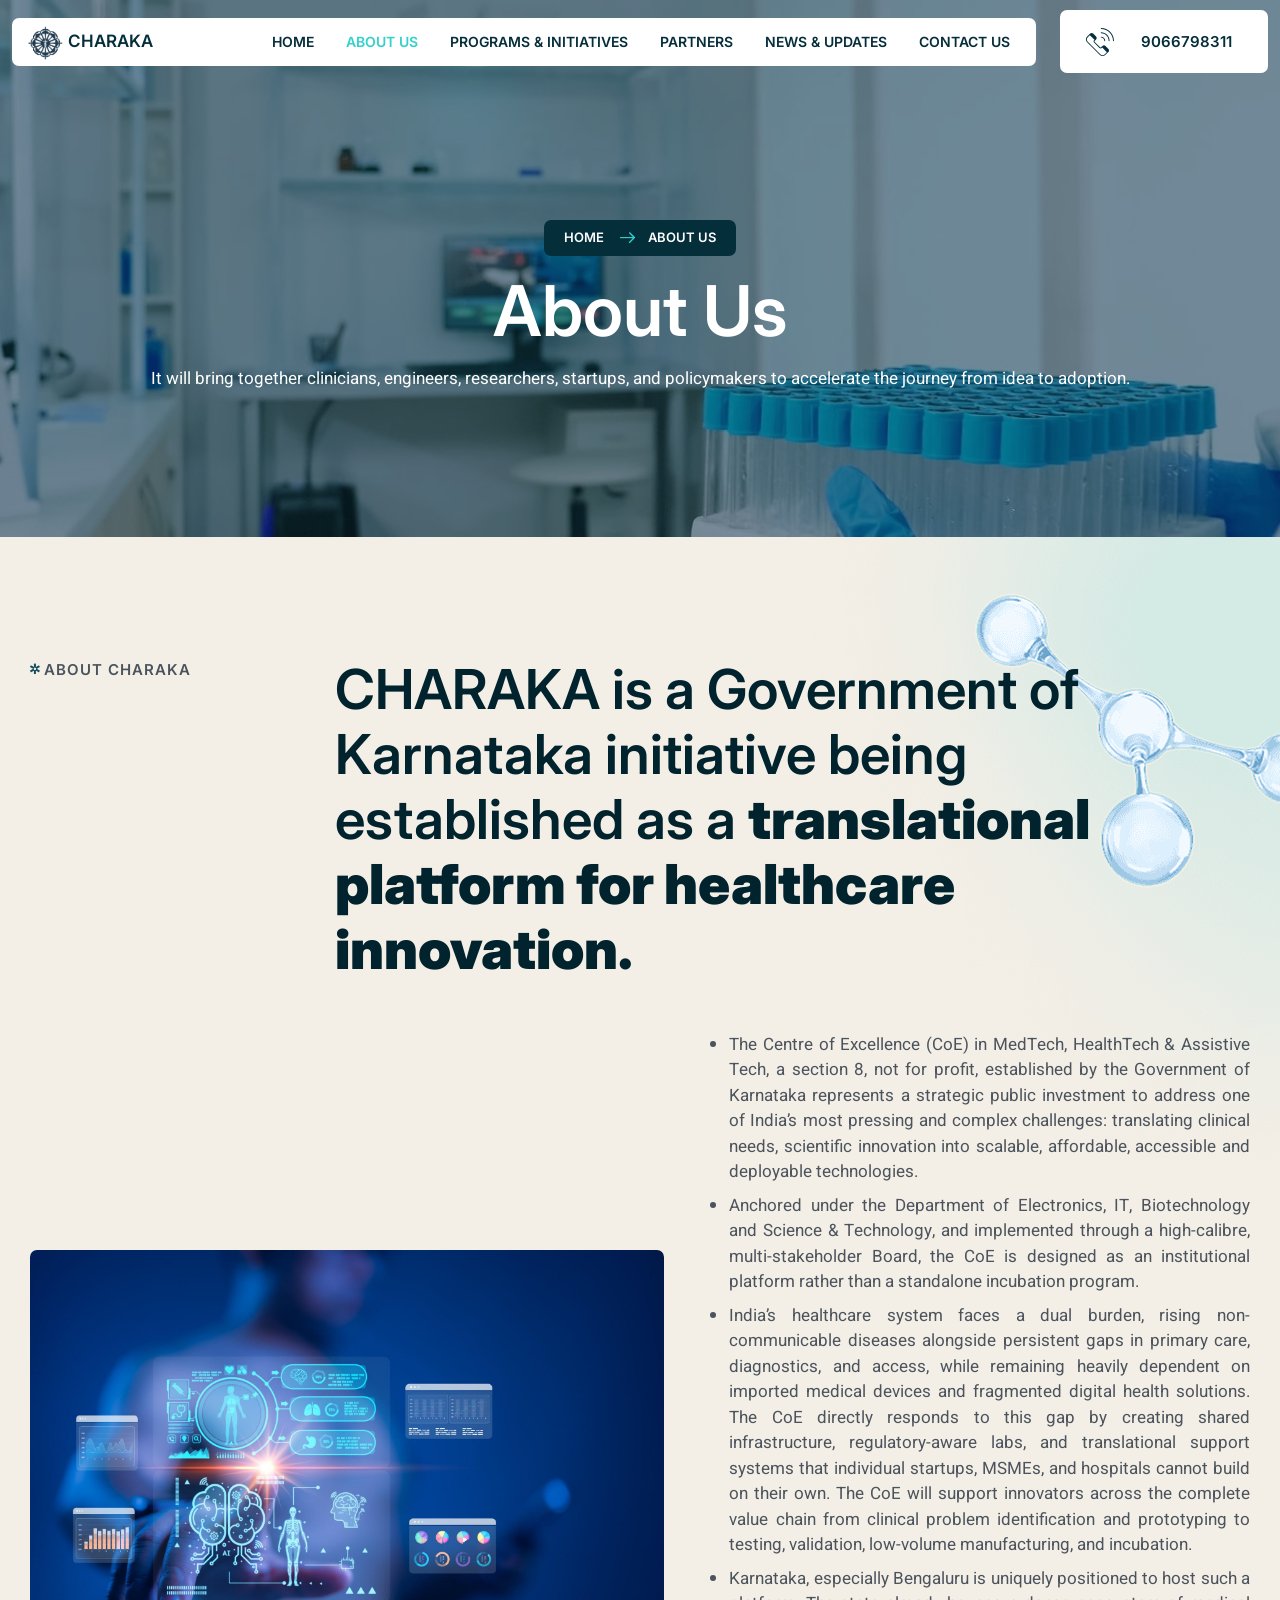
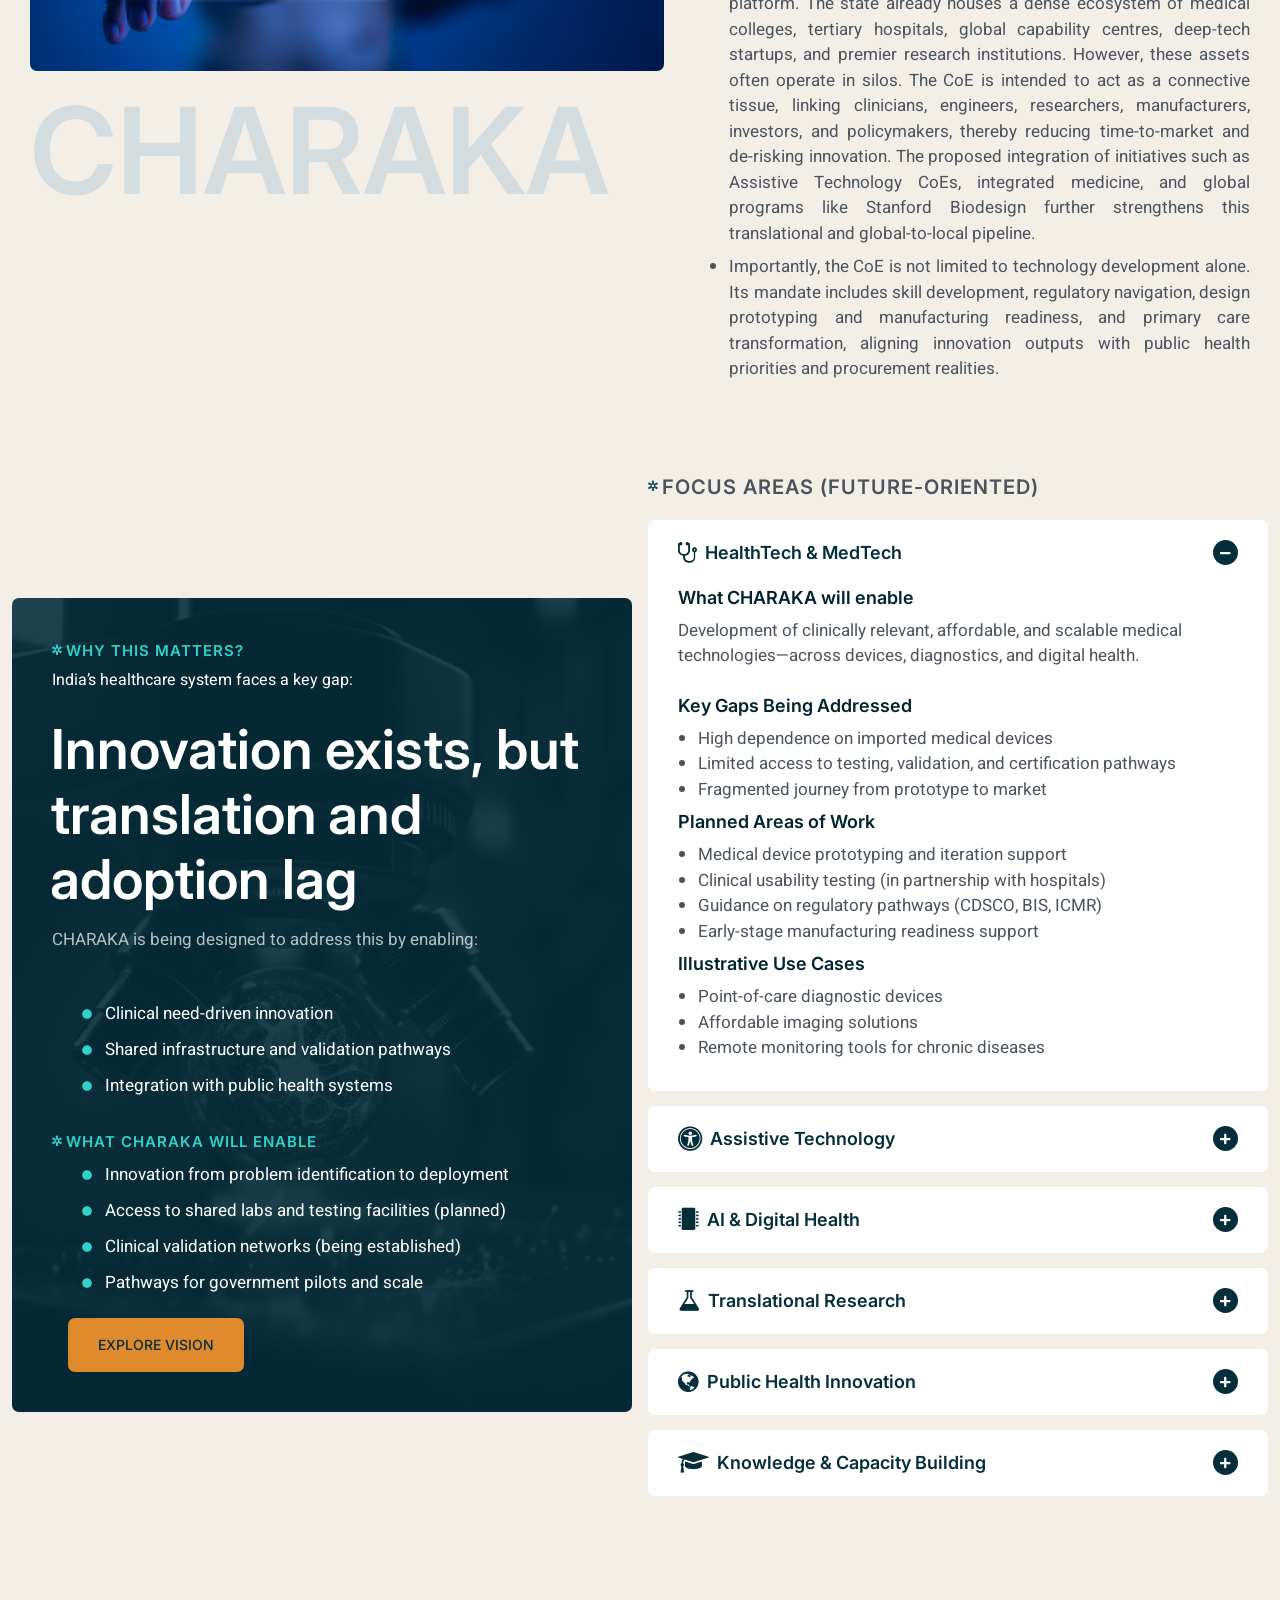
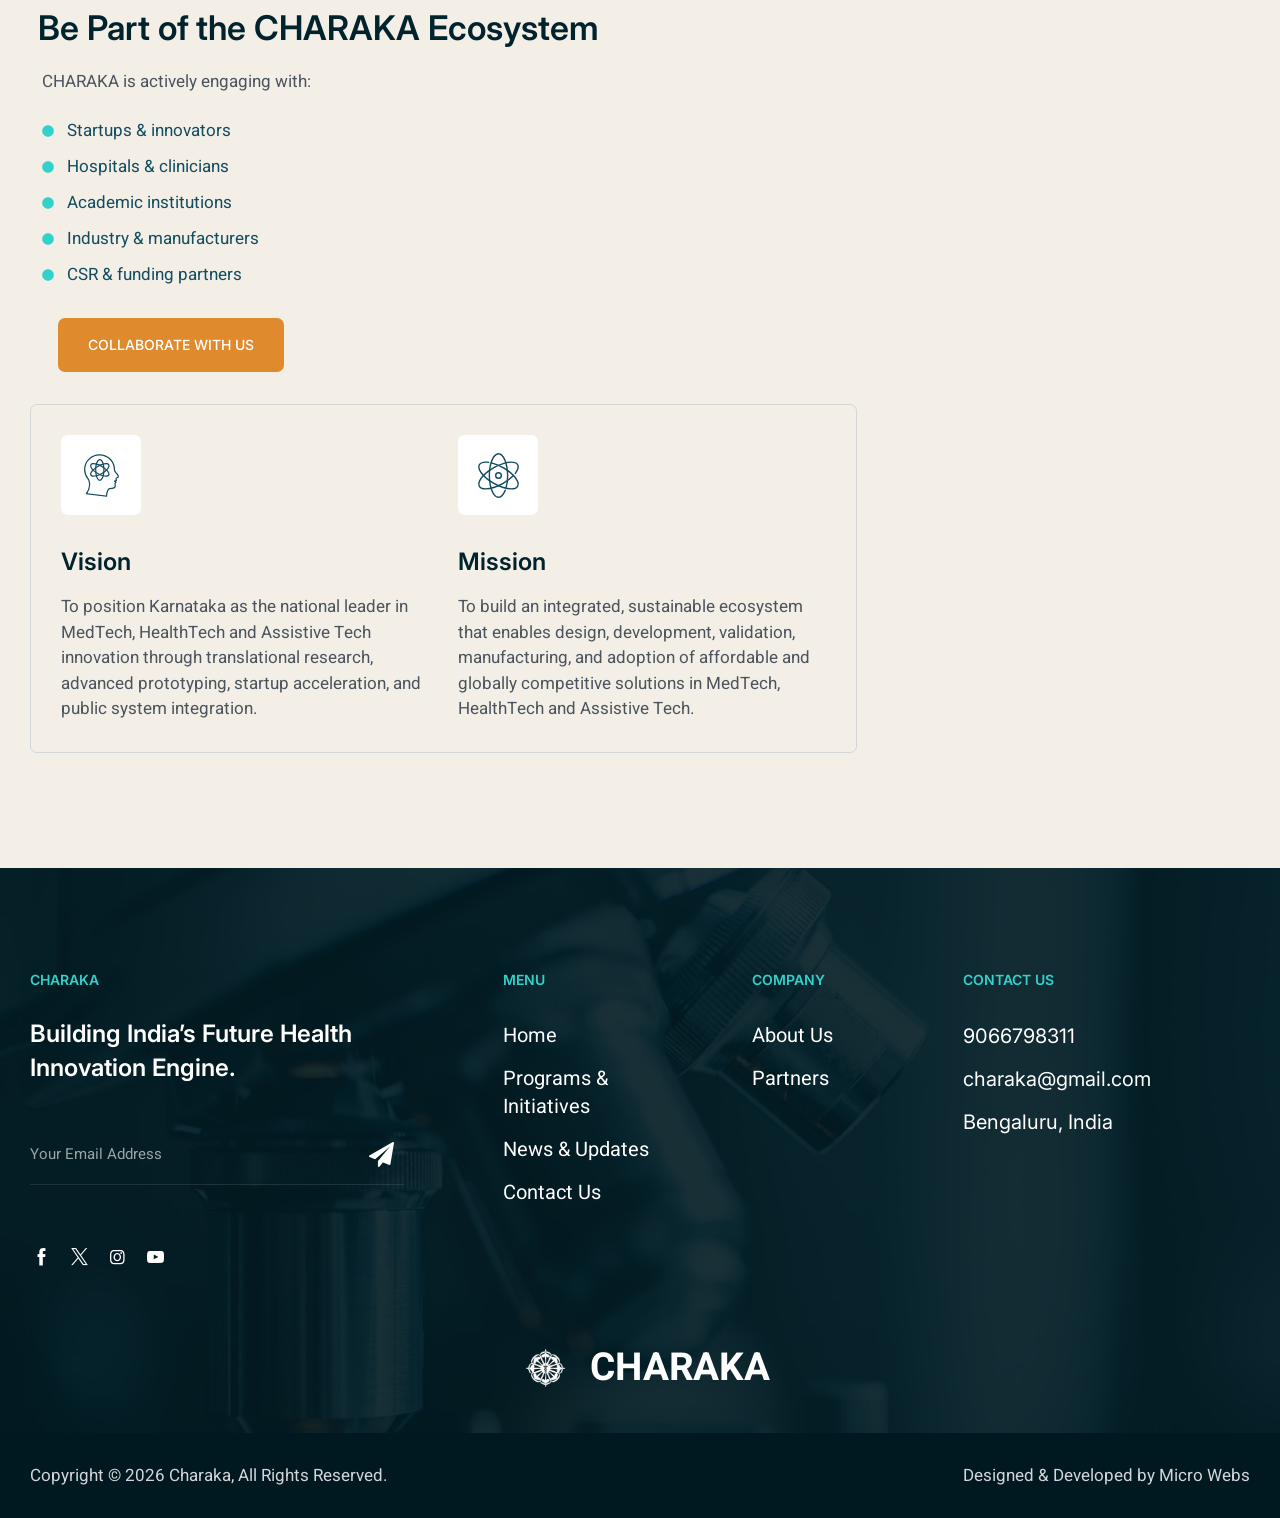
==== commit 97ab45d2: "all page responsive" ====
--- a/aboutcharaka.html
+++ b/aboutcharaka.html
@@ -9,7 +9,7 @@
     <meta name="description" content="">
     <meta name="viewport" content="width=device-width, initial-scale=1, shrink-to-fit=no">
     <!-- Favicon -->
-    <!--<link rel="shortcut icon" type="image/x-icon" href="images/fevicon.png">-->
+    <link rel="shortcut icon" type="image/x-icon" href="images/fevicon.png">
     <!-- CSS
 			============================================ -->
     <!-- Bootstrap CSS -->
@@ -161,7 +161,7 @@
             }
         }
 
-       
+
 
         @media (max-width: 1200px) {
 
@@ -175,9 +175,23 @@
                 width: 100%;
             }
         }
-         .logowidth {
+
+        .logowidth {
             width: 65%;
         }
+
+        .section-lg {
+            padding-top: 0px;
+            padding-bottom: 55px;
+        }
+
+        .section-xl {
+            padding-top: 120px;
+            padding-bottom: 45px;
+        }
+        .about-two-right-box {
+    padding-left: 45px;
+}
     </style>
 </head>
 
@@ -191,72 +205,72 @@
             <div class="pbmit-sticky-header pbmit-header-sticky-yes"></div>
             <div class="pbmit-header-overlay">
                 <div class="pbmit-main-header-area pbmit-infostack-header">
-                   <div class="container-fluid">
-						<div class="pbmit-header-content d-flex justify-content-between align-items-center gap-4">
-							<div class="pbmit-header-menu-area d-flex align-items-center justify-content-between">
-								<div class="pbmit-logo-area col-md-1 col-4">
-									<div class="site-branding ">
-										<h1 class="site-title ">
-											<a href="index.html" class="d-flex flex-row align-items-center">
-												<img class="pbmit-main-logo img-fluid"
-													src="images/website/website/charaka-logo.png" width="55%" alt="">
-												<span>CHARAKA</span>
-											</a>
-										</h1>
-									</div>
-								</div>
-								<div class="pbmit-menuarea">
-									<div class="site-navigation">
-										<nav class="main-navigation pbmit-navbar main-menu navbar-expand-xl navbar-light"
-											id="site-navigation">
-											<div class="pbmit-menu-wrap">
-												<ul class="navigation clearfix" id="pbmit-top-menu">
-
-													<li ><a href="index.html">Home</a></li>
-													<li class="active"> <a href="aboutcharaka.html">About Us</a></li>
-													<li><a href="programs.html">Programs & Initiatives </a></li>
-													<li><a href="#">Partners</a></li>
-													<li><a href="#">News & Updates</a></li>
-													<li><a href="contactus.html">Contact Us</a></li>
-												</ul>
-											</div>
-										</nav>
-									</div>
-								</div>
-							</div>
-							<div class="pbmit-right-box d-flex align-items-center">
-								<div class="header-contact-search pt-2 pb-2">
-									<div class="pbmit-ihbox-style-6">
-										<div class="pbmit-ihbox-box">
-											<div class="pbmit-ihbox-icon">
-												<div class="pbmit-ihbox-icon-wrapper pbmit-icon-type-icon">
-													<svg viewBox="0 0 64 64" xmlns="http://www.w3.org/2000/svg">
-														<path
-															d="m21.63 28.66 1.98-1.99.08-.08c.8-.83 1.23-1.93 1.23-3.08 0-1.2-.46-2.32-1.31-3.16l-6.37-6.37c-.84-.85-1.96-1.31-3.16-1.31-1.15 0-2.24.43-3.07 1.23-.03.02-.06.05-.09.08l-1.98 1.98-4.37 4.37c-1.66 1.65-2.57 3.85-2.57 6.19s.91 4.54 2.57 6.2l26.71 26.71c1.66 1.66 3.86 2.57 6.2 2.57s4.54-.91 6.19-2.57l4.37-4.37 1.98-1.98c.03-.03.06-.06.08-.09.8-.83 1.23-1.92 1.23-3.07 0-1.2-.46-2.32-1.31-3.16l-6.37-6.37c-.84-.85-1.96-1.31-3.16-1.31-1.15 0-2.25.43-3.08 1.23-.03.03-.05.05-.08.08l-1.99 1.98-.9.9c-.6.61-1.59.61-2.2 0l-11.51-11.51c-.61-.61-.61-1.6 0-2.2l.9-.9zm9.2 16.02c1.39 1.39 3.64 1.39 5.03 0l.9-.89 9.87 9.87-4.37 4.36c-1.28 1.28-2.98 1.98-4.78 1.98-1.81 0-3.51-.7-4.78-1.98l-26.72-26.72c-1.28-1.27-1.98-2.97-1.98-4.78 0-1.8.7-3.5 1.98-4.78l4.37-4.36 9.87 9.87-.9.89c-.7.7-1.04 1.61-1.04 2.52s.34 1.82 1.04 2.51z">
-														</path>
-														<path
-															d="m34.498 22.652c3.67 0 6.656 2.986 6.656 6.657 0 .552.448 1 1 1s1-.448 1-1c0-4.773-3.883-8.657-8.656-8.657-.552 0-1 .448-1 1s.448 1 1 1z">
-														</path>
-														<path
-															d="m34.498 13.348c8.8 0 15.96 7.16 15.96 15.96 0 .552.448 1 1 1s1-.448 1-1c0-9.903-8.057-17.96-17.96-17.96-.552 0-1 .448-1 1s.448 1 1 1z">
-														</path>
-														<path
-															d="m34.498 2c-.552 0-1 .448-1 1s.448 1 1 1c13.955 0 25.308 11.354 25.308 25.309 0 .552.448 1 1 1s1-.448 1-1c0-15.058-12.25-27.309-27.308-27.309z">
-														</path>
-													</svg>
-												</div>
-											</div>
-											<div class="pbmit-ihbox-contents pt-2 pb-2">
-												<h2 class="pbmit-element-title">
-													<a href="tel:9066798311">
-														<span class="pbmit-button-text">9066798311</span>
-													</a>
-												</h2>
-											</div>
-											<a class="pbmit-link" href="tel:9066798311" title="Go to 9066798311"></a>
-										</div>
-									</div>
-									<!-- <div class="pbmit-search-wrapper">
+                    <div class="container-fluid">
+                        <div class="pbmit-header-content d-flex justify-content-between align-items-center gap-4">
+                            <div class="pbmit-header-menu-area d-flex align-items-center justify-content-between">
+                                <div class="pbmit-logo-area col-md-1 col-4">
+                                    <div class="site-branding ">
+                                        <h1 class="site-title ">
+                                            <a href="index.html" class="d-flex flex-row align-items-center">
+                                                <img class="pbmit-main-logo img-fluid"
+                                                    src="images/website/website/charaka-logo.png" width="55%" alt="">
+                                                <span>CHARAKA</span>
+                                            </a>
+                                        </h1>
+                                    </div>
+                                </div>
+                                <div class="pbmit-menuarea">
+                                    <div class="site-navigation">
+                                        <nav class="main-navigation pbmit-navbar main-menu navbar-expand-xl navbar-light"
+                                            id="site-navigation">
+                                            <div class="pbmit-menu-wrap">
+                                                <ul class="navigation clearfix" id="pbmit-top-menu">
+
+                                                    <li><a href="index.html">Home</a></li>
+                                                    <li class="active"> <a href="aboutcharaka.html">About Us</a></li>
+                                                    <li><a href="programs.html">Programs & Initiatives </a></li>
+                                                    <li><a href="#">Partners</a></li>
+                                                    <li><a href="#">News & Updates</a></li>
+                                                    <li><a href="contactus.html">Contact Us</a></li>
+                                                </ul>
+                                            </div>
+                                        </nav>
+                                    </div>
+                                </div>
+                            </div>
+                            <div class="pbmit-right-box d-flex align-items-center">
+                                <div class="header-contact-search pt-2 pb-2">
+                                    <div class="pbmit-ihbox-style-6">
+                                        <div class="pbmit-ihbox-box">
+                                            <div class="pbmit-ihbox-icon">
+                                                <div class="pbmit-ihbox-icon-wrapper pbmit-icon-type-icon">
+                                                    <svg viewBox="0 0 64 64" xmlns="http://www.w3.org/2000/svg">
+                                                        <path
+                                                            d="m21.63 28.66 1.98-1.99.08-.08c.8-.83 1.23-1.93 1.23-3.08 0-1.2-.46-2.32-1.31-3.16l-6.37-6.37c-.84-.85-1.96-1.31-3.16-1.31-1.15 0-2.24.43-3.07 1.23-.03.02-.06.05-.09.08l-1.98 1.98-4.37 4.37c-1.66 1.65-2.57 3.85-2.57 6.19s.91 4.54 2.57 6.2l26.71 26.71c1.66 1.66 3.86 2.57 6.2 2.57s4.54-.91 6.19-2.57l4.37-4.37 1.98-1.98c.03-.03.06-.06.08-.09.8-.83 1.23-1.92 1.23-3.07 0-1.2-.46-2.32-1.31-3.16l-6.37-6.37c-.84-.85-1.96-1.31-3.16-1.31-1.15 0-2.25.43-3.08 1.23-.03.03-.05.05-.08.08l-1.99 1.98-.9.9c-.6.61-1.59.61-2.2 0l-11.51-11.51c-.61-.61-.61-1.6 0-2.2l.9-.9zm9.2 16.02c1.39 1.39 3.64 1.39 5.03 0l.9-.89 9.87 9.87-4.37 4.36c-1.28 1.28-2.98 1.98-4.78 1.98-1.81 0-3.51-.7-4.78-1.98l-26.72-26.72c-1.28-1.27-1.98-2.97-1.98-4.78 0-1.8.7-3.5 1.98-4.78l4.37-4.36 9.87 9.87-.9.89c-.7.7-1.04 1.61-1.04 2.52s.34 1.82 1.04 2.51z">
+                                                        </path>
+                                                        <path
+                                                            d="m34.498 22.652c3.67 0 6.656 2.986 6.656 6.657 0 .552.448 1 1 1s1-.448 1-1c0-4.773-3.883-8.657-8.656-8.657-.552 0-1 .448-1 1s.448 1 1 1z">
+                                                        </path>
+                                                        <path
+                                                            d="m34.498 13.348c8.8 0 15.96 7.16 15.96 15.96 0 .552.448 1 1 1s1-.448 1-1c0-9.903-8.057-17.96-17.96-17.96-.552 0-1 .448-1 1s.448 1 1 1z">
+                                                        </path>
+                                                        <path
+                                                            d="m34.498 2c-.552 0-1 .448-1 1s.448 1 1 1c13.955 0 25.308 11.354 25.308 25.309 0 .552.448 1 1 1s1-.448 1-1c0-15.058-12.25-27.309-27.308-27.309z">
+                                                        </path>
+                                                    </svg>
+                                                </div>
+                                            </div>
+                                            <div class="pbmit-ihbox-contents p-3">
+                                                <h2 class="pbmit-element-title">
+                                                    <a href="tel:9066798311">
+                                                        <span class="pbmit-button-text">9066798311</span>
+                                                    </a>
+                                                </h2>
+                                            </div>
+                                            <a class="pbmit-link" href="tel:9066798311" title="Go to 9066798311"></a>
+                                        </div>
+                                    </div>
+                                    <!-- <div class="pbmit-search-wrapper">
 										<div class="pbmit-search-form-wrapper">
 											<form>
 												<div class="pbmit-search-wrap">
@@ -273,8 +287,8 @@
 											</a>
 										</div>
 									</div> -->
-								</div>
-								<!-- <div class="pbmit-button-box-second">
+                                </div>
+                                <!-- <div class="pbmit-button-box-second">
 									<a href="contact-us.html" class="pbmit-btn">
 										<span class="pbmit-button-content-wrapper">
 											<span class="pbmit-button-text">Get in touch</span>
@@ -284,21 +298,21 @@
 										</span>
 									</a>
 								</div> -->
-								<div class="pbmit-burger-menu-wrapper">
-									<div class="pbmit-mobile-menu-bg"></div>
-									<button id="menu-toggle" title="Menu Toggle" class="nav-menu-toggle">
-										<svg viewBox="0 0 64 64" xmlns="http://www.w3.org/2000/svg">
-											<g data-name="04">
-												<path d="m58 31h-52a1 1 0 0 0 0 2h52a1 1 0 0 0 0-2z"></path>
-												<path d="m6 18h52a1 1 0 0 0 0-2h-52a1 1 0 0 0 0 2z"></path>
-												<path d="m58 46h-52a1 1 0 0 0 0 2h52a1 1 0 0 0 0-2z"></path>
-											</g>
-										</svg>
-									</button>
-								</div>
-							</div>
-						</div>
-					</div>
+                                <div class="pbmit-burger-menu-wrapper">
+                                    <div class="pbmit-mobile-menu-bg"></div>
+                                    <button id="menu-toggle" title="Menu Toggle" class="nav-menu-toggle">
+                                        <svg viewBox="0 0 64 64" xmlns="http://www.w3.org/2000/svg">
+                                            <g data-name="04">
+                                                <path d="m58 31h-52a1 1 0 0 0 0 2h52a1 1 0 0 0 0-2z"></path>
+                                                <path d="m6 18h52a1 1 0 0 0 0-2h-52a1 1 0 0 0 0 2z"></path>
+                                                <path d="m58 46h-52a1 1 0 0 0 0 2h52a1 1 0 0 0 0-2z"></path>
+                                            </g>
+                                        </svg>
+                                    </button>
+                                </div>
+                            </div>
+                        </div>
+                    </div>
                 </div>
             </div>
         </header>
@@ -347,7 +361,7 @@
                     </div>
                     <div class="row g-0 align-items-center">
                         <div
-                            class="col-md-6  full-width-1024 left-column animated animation fadeInUp animation-delay-100">
+                            class="col-md-5  full-width-1024 left-column animated animation fadeInUp animation-delay-100">
                             <div class="about-two-leftbox">
                                 <img src="images/website/HealthTech & MedTechupdate.jpeg" class="img-fluid rounded-7"
                                     alt="">
@@ -357,7 +371,7 @@
                             </div>
                         </div>
                         <div
-                            class="col-md-6 full-width-1024 right-column animated animation fadeInUp animation-delay-200">
+                            class="col-md-7 full-width-1024 right-column animated animation fadeInUp animation-delay-200">
                             <div class="about-two-right-box">
                                 <!-- <p>It will bring together clinicians, engineers, researchers, startups, and policymakers to accelerate the journey from idea to adoption.</p> -->
                                 <div class="ihbox-style-5-wrap pt-0">
@@ -420,7 +434,7 @@
                                                         aligning innovation outputs with public health priorities and
                                                         procurement realities. </p>
                                                 </li>
-                                                <li>
+                                                <!-- <li>
                                                     <p class="text-justify">In essence, the CoE is a strategic public
                                                         good: it strengthens domestic capabilities, enables frugal and
                                                         inclusive innovation, supports MSMEs and startups to scale
@@ -428,7 +442,7 @@
                                                         global hub for healthtech, medtech, biotech and assistive tech
                                                         that is clinically relevant, equitable, ethically grounded, and
                                                         system-ready.</p>
-                                                </li>
+                                                </li> -->
                                             </ul>
 
                                         </div>
@@ -444,10 +458,10 @@
             <!-- About Us End -->
 
             <!-- Clinical Solution Start -->
-            <section class="section-xl about-two-bg">
+            <section class="section-lg ">
                 <div class="container-fluid">
                     <div class="row align-items-center">
-                        <div class="col-md-6 pe-xl-2 full-width-1024 pbmit-sticky-column mb-3">
+                        <div class="col-md-6 pe-xl-2 full-width-1024  mb-3">
                             <div class="d-flex flex-column gap-2">
                                 <div
                                     class="pbmit-bg-color-blackish clinical-solution-leftbox animated fadeIn animation">
@@ -1066,7 +1080,7 @@
             </section>
             <!-- Clinical Solution End -->
             <!-- Single Detail Style 1 -->
-            <section>
+            <section class="section-lg ">
                 <div class="container">
                     <article class="pbmit-portfolio-single">
                         <div class="pbmit-single-project-details-list-wrapper">
@@ -1074,85 +1088,108 @@
                                 <div class="col-12 left-column align-items-center">
                                     <div class="pbmit-single-project-content-wrapper">
 
-                                        <div class="pbmit-entry-content d-flex flex-column align-items-center">
-
-
-
-
-
-                                            <div class="pbmit-custom-heading animation-style3">
-                                                <h3 class="pbmit-title">Be Part of the CHARAKA Ecosystem</h3>
-                                            </div>
-                                            <p>CHARAKA is actively engaging with:</p>
-                                            <ul class="list-group mb-4">
-                                                <li class="list-group-item">
-                                                    <span class="pbmit-icon-list-icon">
-                                                        <svg aria-hidden="true" class="e-font-icon-svg e-fas-circle"
-                                                            viewBox="0 0 512 512" xmlns="http://www.w3.org/2000/svg">
-                                                            <path
-                                                                d="M256 8C119 8 8 119 8 256s111 248 248 248 248-111 248-248S393 8 256 8z">
-                                                            </path>
-                                                        </svg>
-                                                    </span>
-                                                    <span class="pbmit-icon-list-text">Startups & innovators</span>
-                                                </li>
-                                                <li class="list-group-item">
-                                                    <span class="pbmit-icon-list-icon">
-                                                        <svg aria-hidden="true" class="e-font-icon-svg e-fas-circle"
-                                                            viewBox="0 0 512 512" xmlns="http://www.w3.org/2000/svg">
-                                                            <path
-                                                                d="M256 8C119 8 8 119 8 256s111 248 248 248 248-111 248-248S393 8 256 8z">
-                                                            </path>
-                                                        </svg>
-                                                    </span>
-                                                    <span class="pbmit-icon-list-text">Hospitals & clinicians</span>
-                                                </li>
-                                                <li class="list-group-item">
-                                                    <span class="pbmit-icon-list-icon">
-                                                        <svg aria-hidden="true" class="e-font-icon-svg e-fas-circle"
-                                                            viewBox="0 0 512 512" xmlns="http://www.w3.org/2000/svg">
-                                                            <path
-                                                                d="M256 8C119 8 8 119 8 256s111 248 248 248 248-111 248-248S393 8 256 8z">
-                                                            </path>
-                                                        </svg>
-                                                    </span>
-                                                    <span class="pbmit-icon-list-text">Academic institutions</span>
-                                                </li>
-                                                <li class="list-group-item">
-                                                    <span class="pbmit-icon-list-icon">
-                                                        <svg aria-hidden="true" class="e-font-icon-svg e-fas-circle"
-                                                            viewBox="0 0 512 512" xmlns="http://www.w3.org/2000/svg">
-                                                            <path
-                                                                d="M256 8C119 8 8 119 8 256s111 248 248 248 248-111 248-248S393 8 256 8z">
-                                                            </path>
-                                                        </svg>
-                                                    </span>
-                                                    <span class="pbmit-icon-list-text">Industry & manufacturers</span>
-                                                </li>
-                                                <li class="list-group-item">
-                                                    <span class="pbmit-icon-list-icon">
-                                                        <svg aria-hidden="true" class="e-font-icon-svg e-fas-circle"
-                                                            viewBox="0 0 512 512" xmlns="http://www.w3.org/2000/svg">
-                                                            <path
-                                                                d="M256 8C119 8 8 119 8 256s111 248 248 248 248-111 248-248S393 8 256 8z">
-                                                            </path>
-                                                        </svg>
-                                                    </span>
-                                                    <span class="pbmit-icon-list-text">CSR & funding partners</span>
-                                                </li>
-                                            </ul>
-
-
-                                            <div class="d-flex flex-column align-items-start mb-3">
-                                                <a href="" class="pbmit-btn mb-3 ms-3">
-                                                    <span class="pbmit-button-content-wrapper">
-                                                        <span class="pbmit-button-text">Collaborate With Us</span>
-                                                        <!-- <span class="pbmit-button-icon">
+                                        <div class="pbmit-entry-content ">
+
+
+
+                                            <div class="d-flex row m-0">
+                                                <div class="col-md-12 col-12 d-flex flex-column">
+                                                    <div class="pbmit-custom-heading animation-style3">
+                                                        <h3 class="pbmit-title">Be Part of the CHARAKA Ecosystem</h3>
+                                                    </div>
+                                                    <p>CHARAKA is actively engaging with:</p>
+                                                    <ul class="list-group mb-4">
+                                                        <li class="list-group-item">
+                                                            <span class="pbmit-icon-list-icon">
+                                                                <svg aria-hidden="true"
+                                                                    class="e-font-icon-svg e-fas-circle"
+                                                                    viewBox="0 0 512 512"
+                                                                    xmlns="http://www.w3.org/2000/svg">
+                                                                    <path
+                                                                        d="M256 8C119 8 8 119 8 256s111 248 248 248 248-111 248-248S393 8 256 8z">
+                                                                    </path>
+                                                                </svg>
+                                                            </span>
+                                                            <span class="pbmit-icon-list-text">Startups &
+                                                                innovators</span>
+                                                        </li>
+                                                        <li class="list-group-item">
+                                                            <span class="pbmit-icon-list-icon">
+                                                                <svg aria-hidden="true"
+                                                                    class="e-font-icon-svg e-fas-circle"
+                                                                    viewBox="0 0 512 512"
+                                                                    xmlns="http://www.w3.org/2000/svg">
+                                                                    <path
+                                                                        d="M256 8C119 8 8 119 8 256s111 248 248 248 248-111 248-248S393 8 256 8z">
+                                                                    </path>
+                                                                </svg>
+                                                            </span>
+                                                            <span class="pbmit-icon-list-text">Hospitals &
+                                                                clinicians</span>
+                                                        </li>
+                                                        <li class="list-group-item">
+                                                            <span class="pbmit-icon-list-icon">
+                                                                <svg aria-hidden="true"
+                                                                    class="e-font-icon-svg e-fas-circle"
+                                                                    viewBox="0 0 512 512"
+                                                                    xmlns="http://www.w3.org/2000/svg">
+                                                                    <path
+                                                                        d="M256 8C119 8 8 119 8 256s111 248 248 248 248-111 248-248S393 8 256 8z">
+                                                                    </path>
+                                                                </svg>
+                                                            </span>
+                                                            <span class="pbmit-icon-list-text">Academic
+                                                                institutions</span>
+                                                        </li>
+                                                        <li class="list-group-item">
+                                                            <span class="pbmit-icon-list-icon">
+                                                                <svg aria-hidden="true"
+                                                                    class="e-font-icon-svg e-fas-circle"
+                                                                    viewBox="0 0 512 512"
+                                                                    xmlns="http://www.w3.org/2000/svg">
+                                                                    <path
+                                                                        d="M256 8C119 8 8 119 8 256s111 248 248 248 248-111 248-248S393 8 256 8z">
+                                                                    </path>
+                                                                </svg>
+                                                            </span>
+                                                            <span class="pbmit-icon-list-text">Industry &
+                                                                manufacturers</span>
+                                                        </li>
+                                                        <li class="list-group-item">
+                                                            <span class="pbmit-icon-list-icon">
+                                                                <svg aria-hidden="true"
+                                                                    class="e-font-icon-svg e-fas-circle"
+                                                                    viewBox="0 0 512 512"
+                                                                    xmlns="http://www.w3.org/2000/svg">
+                                                                    <path
+                                                                        d="M256 8C119 8 8 119 8 256s111 248 248 248 248-111 248-248S393 8 256 8z">
+                                                                    </path>
+                                                                </svg>
+                                                            </span>
+                                                            <span class="pbmit-icon-list-text">CSR & funding
+                                                                partners</span>
+                                                        </li>
+                                                    </ul>
+
+
+                                                    <div class="d-flex flex-column align-items-start mb-3">
+                                                        <a href="" class="pbmit-btn mb-3 ms-3">
+                                                            <span class="pbmit-button-content-wrapper">
+                                                                <span class="pbmit-button-text">Collaborate With
+                                                                    Us</span>
+                                                                <!-- <span class="pbmit-button-icon">
                                                             <i class="pbmit-labozen-icon pbmit-labozen-icon-plus"></i>
                                                         </span> -->
-                                                    </span>
-                                                </a>
+                                                            </span>
+                                                        </a>
+                                                    </div>
+                                                </div>
+
                                             </div>
+
+
+
+
                                             <div class="ihbox-style-2-wrap">
                                                 <div class="pbmit-ihbox-style-2 ">
                                                     <div class="pbmit-ihbox-box">
@@ -1228,63 +1265,7 @@
                                                 </div>
 
                                             </div>
-                                            <div class="pbmit-custom-heading animation-style3">
-                                                <h3 class="pbmit-title">Where are we now?</h3>
-                                            </div>
-                                            <p>CHARAKA is currently in its <b>setup and ecosystem-building phase</b>,
-                                                with focus on:</p>
-                                            <ul class="list-group mb-5">
-                                                <li class="list-group-item">
-                                                    <span class="pbmit-icon-list-icon">
-                                                        <svg aria-hidden="true" class="e-font-icon-svg e-fas-circle"
-                                                            viewBox="0 0 512 512" xmlns="http://www.w3.org/2000/svg">
-                                                            <path
-                                                                d="M256 8C119 8 8 119 8 256s111 248 248 248 248-111 248-248S393 8 256 8z">
-                                                            </path>
-                                                        </svg>
-                                                    </span>
-                                                    <span class="pbmit-icon-list-text">Interpret your results, discuss
-                                                        sources of error, and suggest improvements.</span>
-                                                </li>
-                                                <li class="list-group-item">
-                                                    <span class="pbmit-icon-list-icon">
-                                                        <svg aria-hidden="true" class="e-font-icon-svg e-fas-circle"
-                                                            viewBox="0 0 512 512" xmlns="http://www.w3.org/2000/svg">
-                                                            <path
-                                                                d="M256 8C119 8 8 119 8 256s111 248 248 248 248-111 248-248S393 8 256 8z">
-                                                            </path>
-                                                        </svg>
-                                                    </span>
-                                                    <span class="pbmit-icon-list-text">Define objectives and scope
-                                                        Clearly state the project's purpose and what you aim to
-                                                        achieve.</span>
-                                                </li>
-                                                <li class="list-group-item">
-                                                    <span class="pbmit-icon-list-icon">
-                                                        <svg aria-hidden="true" class="e-font-icon-svg e-fas-circle"
-                                                            viewBox="0 0 512 512" xmlns="http://www.w3.org/2000/svg">
-                                                            <path
-                                                                d="M256 8C119 8 8 119 8 256s111 248 248 248 248-111 248-248S393 8 256 8z">
-                                                            </path>
-                                                        </svg>
-                                                    </span>
-                                                    <span class="pbmit-icon-list-text">Consider flexibility use modular
-                                                        furniture and adaptable equipment configurations to accommodate
-                                                        future</span>
-                                                </li>
-                                                <li class="list-group-item mb-3">
-                                                    <span class="pbmit-icon-list-icon">
-                                                        <svg aria-hidden="true" class="e-font-icon-svg e-fas-circle"
-                                                            viewBox="0 0 512 512" xmlns="http://www.w3.org/2000/svg">
-                                                            <path
-                                                                d="M256 8C119 8 8 119 8 256s111 248 248 248 248-111 248-248S393 8 256 8z">
-                                                            </path>
-                                                        </svg>
-                                                    </span>
-                                                    <span class="pbmit-icon-list-text">Break the project into manageable
-                                                        tasks with deadlines and allocate funds realistically.</span>
-                                                </li>
-                                            </ul>
+
 
                                         </div>
                                     </div>
@@ -1377,10 +1358,9 @@
                                 <ul class="pbmit-list-items">
                                     <li class="pbmit-list-item">
                                         <span class="pbmit-list-item-inner">
-                                            <a class="pbmit-list-item-link pbmit-list-item-title"
-                                                href="tel:+9066798311
+                                            <a class="pbmit-list-item-link pbmit-list-item-title" href="tel:+9066798311
 ">9066798311
-</a>
+                                            </a>
                                         </span>
                                     </li>
                                     <li class="pbmit-list-item">
--- a/css/shortcode.css
+++ b/css/shortcode.css
@@ -36,7 +36,7 @@
 }
 .pbmit-heading-subheading .pbmit-subtitle{
     font-weight: 600;
-    font-size: 13px;
+    font-size: 15px;
     line-height: 24px;
     letter-spacing: 1px;
     text-transform: uppercase;
@@ -4922,7 +4922,7 @@
 .pbmit-slider-one .pbmit-slider-content{
 	position: relative;
 	z-index: 1;
-	padding-top: 175px;
+	padding-top: 300px;
 }
 .pbmit-slider-one .pbmit-slider-title{
 	font-size: 160px;
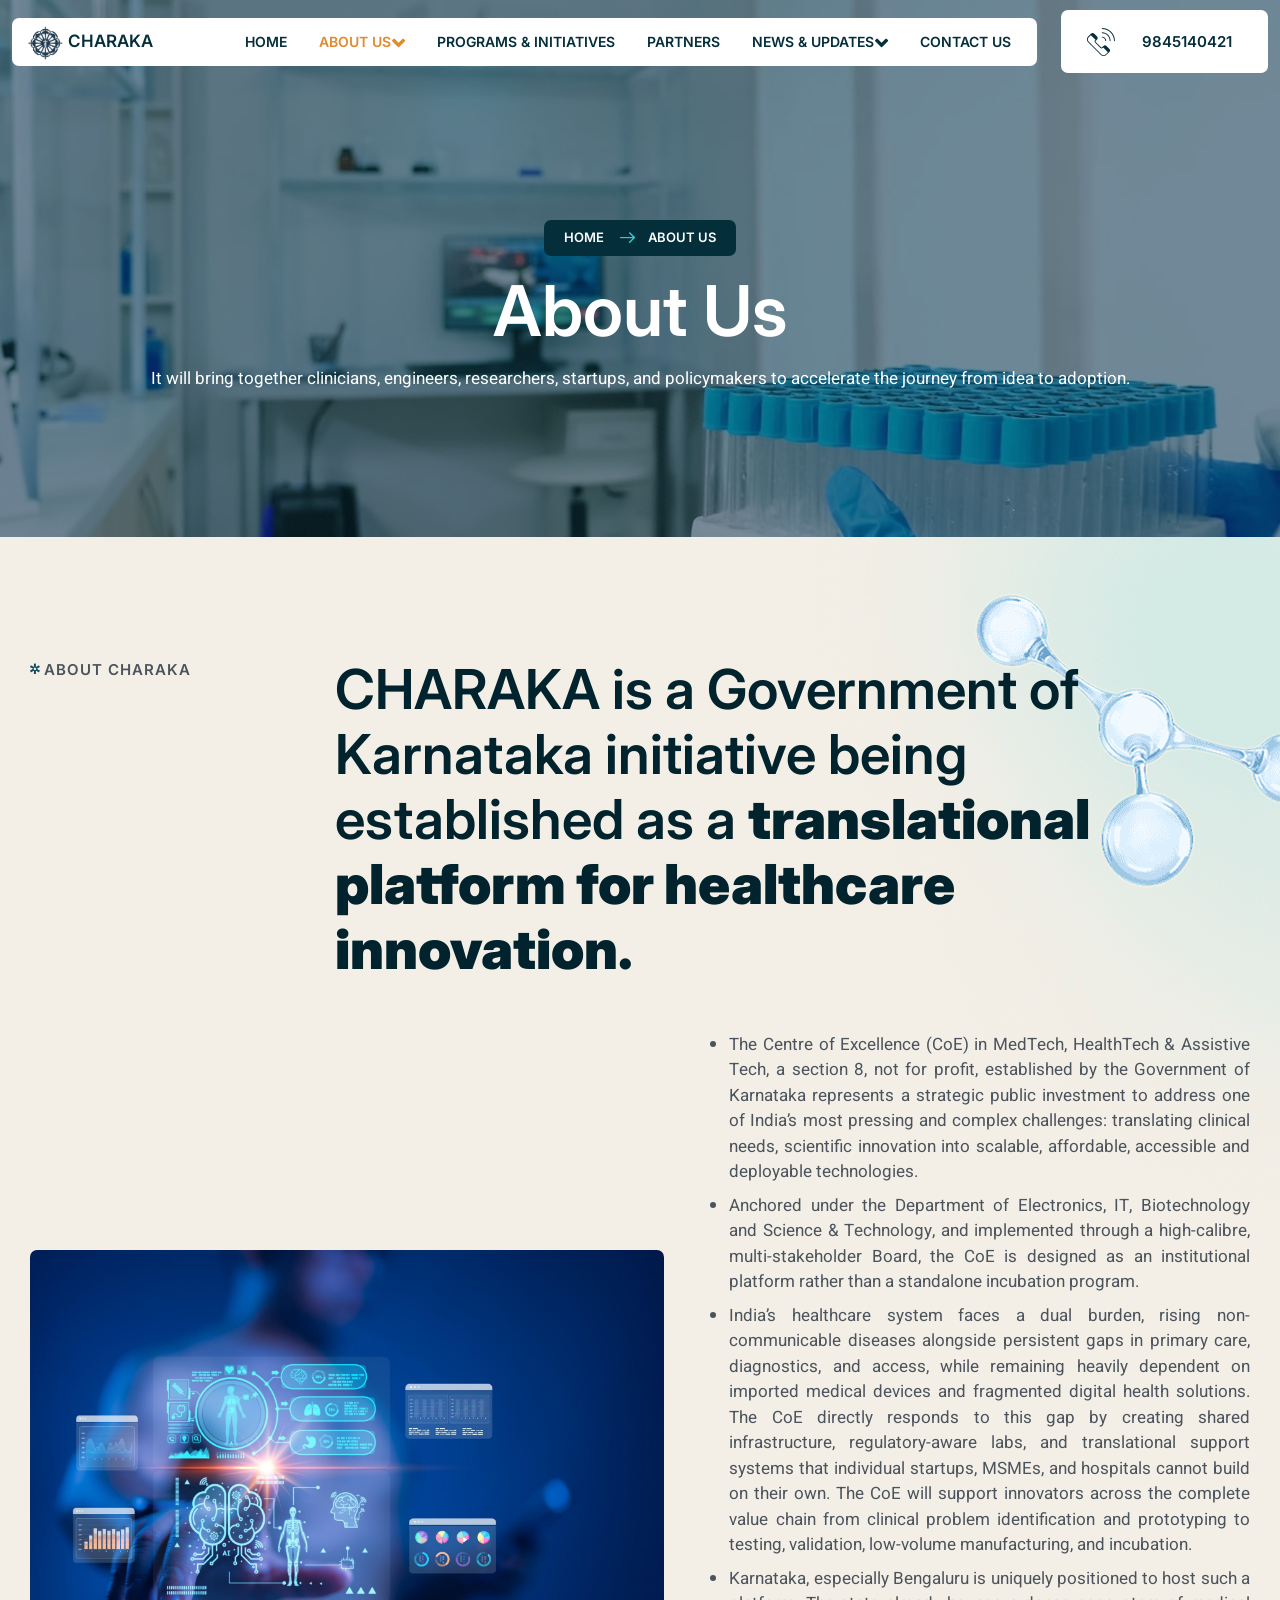
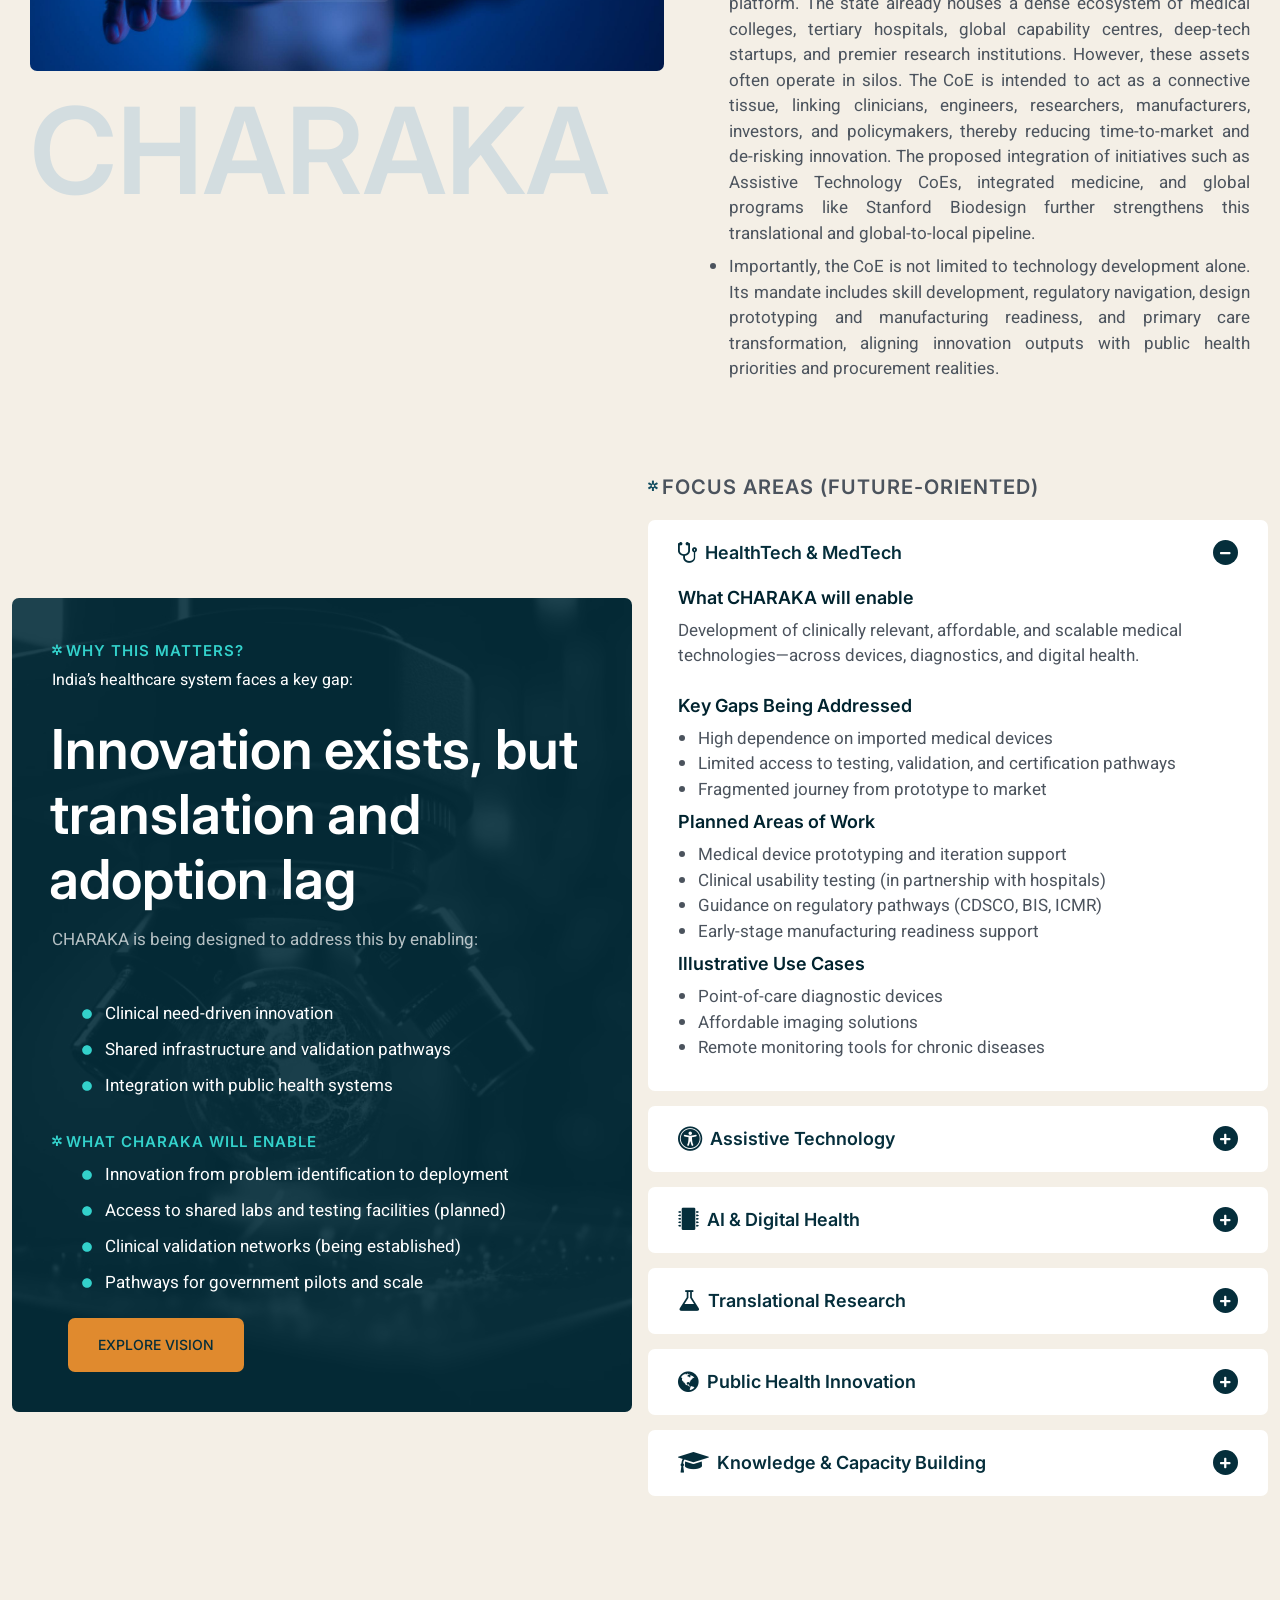
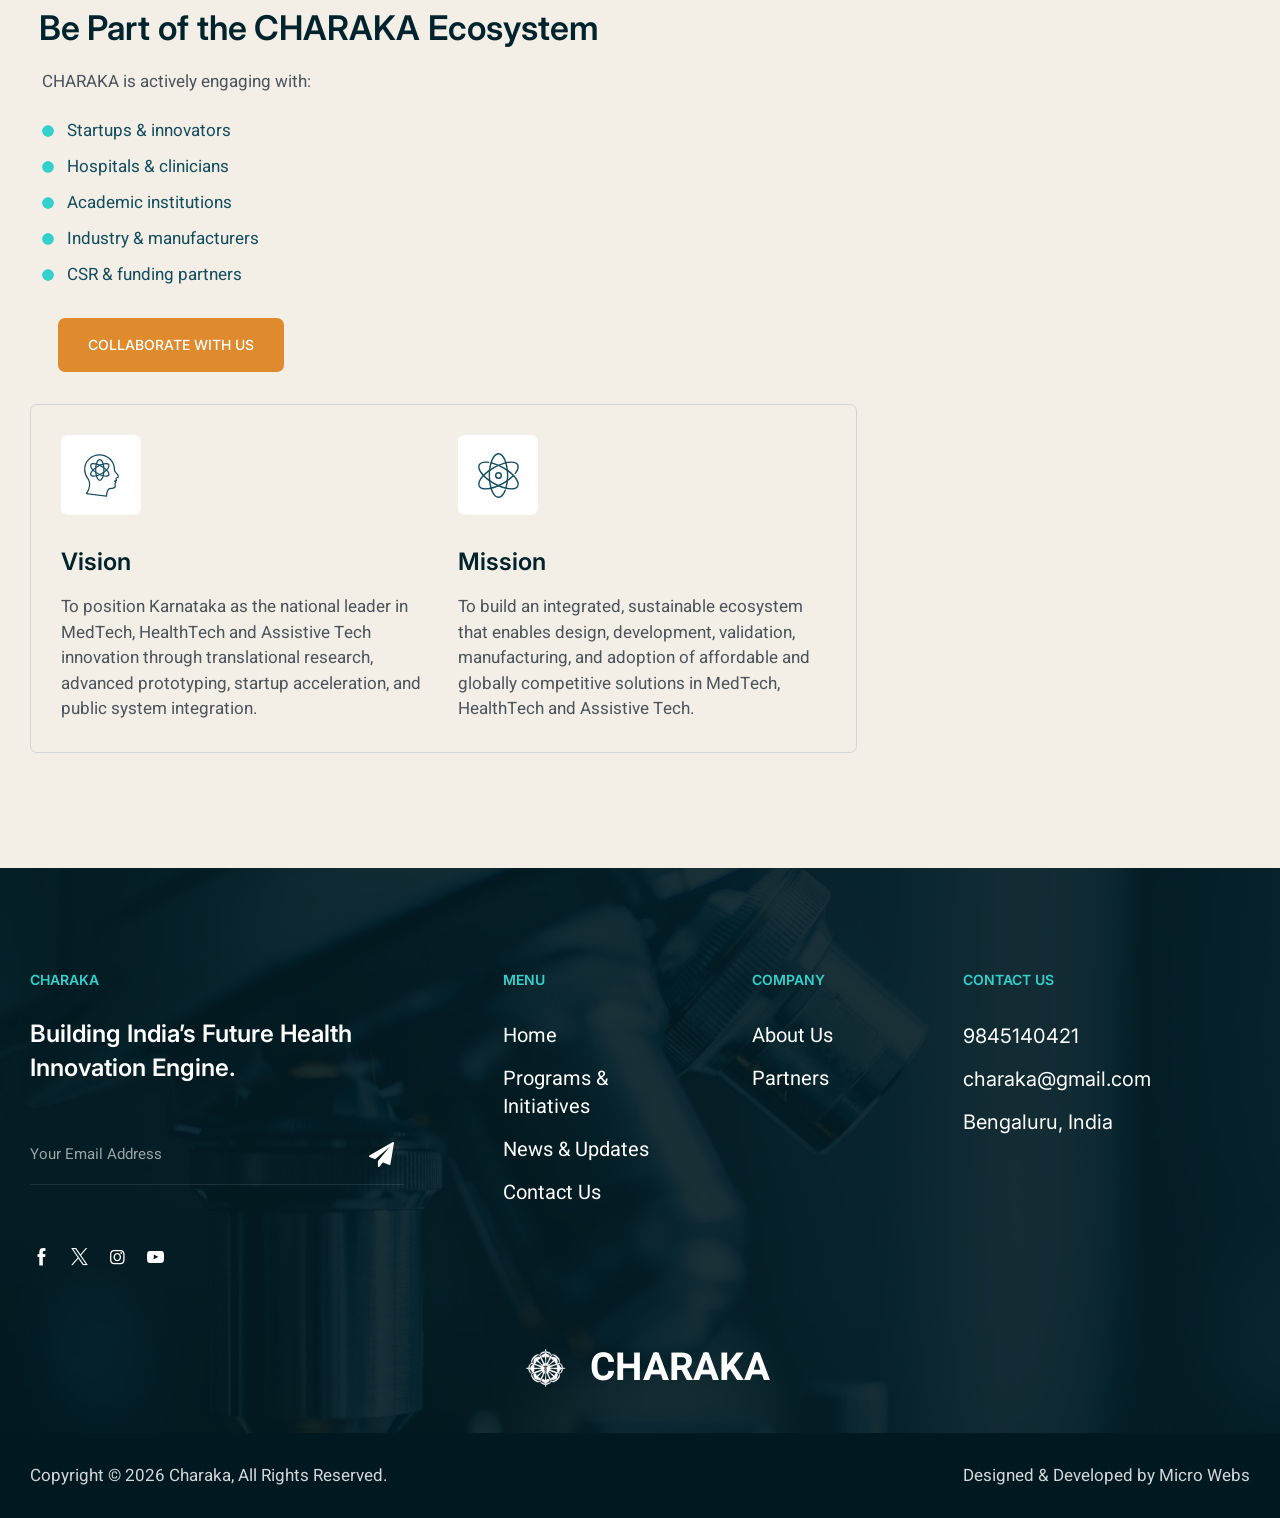
==== commit 446a2d29: "all pages" ====
--- a/aboutcharaka.html
+++ b/aboutcharaka.html
@@ -189,9 +189,10 @@
             padding-top: 120px;
             padding-bottom: 45px;
         }
+
         .about-two-right-box {
-    padding-left: 45px;
-}
+            padding-left: 45px;
+        }
     </style>
 </head>
 
@@ -224,15 +225,31 @@
                                         <nav class="main-navigation pbmit-navbar main-menu navbar-expand-xl navbar-light"
                                             id="site-navigation">
                                             <div class="pbmit-menu-wrap">
-                                                <ul class="navigation clearfix" id="pbmit-top-menu">
-
-                                                    <li><a href="index.html">Home</a></li>
-                                                    <li class="active"> <a href="aboutcharaka.html">About Us</a></li>
-                                                    <li><a href="programs.html">Programs & Initiatives </a></li>
-                                                    <li><a href="#">Partners</a></li>
-                                                    <li><a href="#">News & Updates</a></li>
-                                                    <li><a href="contactus.html">Contact Us</a></li>
-                                                </ul>
+                                              <ul class="navigation clearfix" id="pbmit-top-menu">
+
+													<li ><a href="index.html">Home</a></li>
+													<li class="dropdown active">
+														<a href="#">About Us <i
+                                                                class="fa fa-chevron-down fw-bold"></i></a>
+														<ul class="sub-menu">
+															<li><a href="aboutcharaka.html">About Charaka</a></li>
+															
+															<li><a href="boardofdirectors.html">Board of Directors</a></li>
+														</ul>
+													</li>
+													<li><a href="programs.html">Programs & Initiatives </a></li>
+													<li><a href="partners.html">Partners</a></li>
+													<li class="dropdown">
+														<a href="#">News & Updates<i
+                                                                class="fa fa-chevron-down fw-bold"></i></a>
+														<ul class="sub-menu">
+															<li><a href="news&updates.html">News & Updates</a></li>
+															
+															<li><a href="#">Tenders</a></li>
+														</ul>
+													</li>
+													<li ><a href="contactus.html">Contact Us</a></li>
+												</ul>
                                             </div>
                                         </nav>
                                     </div>
@@ -262,12 +279,12 @@
                                             </div>
                                             <div class="pbmit-ihbox-contents p-3">
                                                 <h2 class="pbmit-element-title">
-                                                    <a href="tel:9066798311">
-                                                        <span class="pbmit-button-text">9066798311</span>
+                                                    <a href="tel:9845140421">
+                                                        <span class="pbmit-button-text">9845140421</span>
                                                     </a>
                                                 </h2>
                                             </div>
-                                            <a class="pbmit-link" href="tel:9066798311" title="Go to 9066798311"></a>
+                                            <a class="pbmit-link" href="tel:9845140421" title="Go to 9845140421"></a>
                                         </div>
                                     </div>
                                     <!-- <div class="pbmit-search-wrapper">
@@ -1336,7 +1353,7 @@
                                     <!-- <li><a href="">About Us</a></li> -->
                                     <li><a href="programs.html">Programs & <br> Initiatives</a></li>
                                     <!-- <li><a href="">Partners</a></li> -->
-                                    <li><a href="">News & Updates</a></li>
+                                    <li><a href="news&updates.html">News & Updates</a></li>
                                     <li><a href="contactus.html">Contact Us</a></li>
                                 </ul>
                             </aside>
@@ -1346,7 +1363,7 @@
                                 <h2 class="widget-title">Company</h2>
                                 <ul class="menu">
                                     <li><a href="aboutcharaka.html">About Us</a></li>
-                                    <li><a href="">Partners</a></li>
+                                    <li><a href="partners.html">Partners</a></li>
                                     <!-- <li><a href="contact-us.html">Contact Us</a></li> -->
                                     <!-- <li><a href="">Our History</a></li> -->
                                 </ul>
@@ -1358,8 +1375,8 @@
                                 <ul class="pbmit-list-items">
                                     <li class="pbmit-list-item">
                                         <span class="pbmit-list-item-inner">
-                                            <a class="pbmit-list-item-link pbmit-list-item-title" href="tel:+9066798311
-">9066798311
+                                            <a class="pbmit-list-item-link pbmit-list-item-title" href="tel:+9845140421
+">9845140421
                                             </a>
                                         </span>
                                     </li>
--- a/css/base.css
+++ b/css/base.css
@@ -401,7 +401,7 @@
 /* 04 - Helper Class 
 /*----------------------------------------*/
 .section-lgb{
-	padding-bottom: 120px;
+	padding-bottom: 60px;
 }
 .section-md{
 	padding-top: 100px;
@@ -409,10 +409,10 @@
 }
 .section-xl{
 	padding-top: 120px;
-	padding-bottom: 120px;
+	padding-bottom: 60px;
 }
 .section-lg{
-	padding-top: 120px;
+	padding-top: 100px;
 	padding-bottom: 100px;
 }
 .section-lgt{
--- a/css/style.css
+++ b/css/style.css
@@ -2718,6 +2718,9 @@
 .pbmit-bg-color-blackish .contact-form input[type="date"]:not(:focus)::-webkit-calendar-picker-indicator{
 	filter: invert(.8);
 }
+    .site-navigation ul.navigation > li.active > a {
+        color: #E08A2E !important;
+    }
 form textarea.form-control{
 	padding: 20px;
 	resize: none;
@@ -2726,6 +2729,10 @@
 .contact-form button{
 	border: none;
 }
+
+    .main-menu .navigation > li > ul, .main-menu .navigation > li > ul > li > ul {
+		border-top: 3px solid #114c5f !important;
+	}
 
 /* satvika css */
 .charaka-brand {
--- a/css/responsive.css
+++ b/css/responsive.css
@@ -3932,7 +3932,7 @@
 		display: none;
 	}
 	.main-menu .navigation > li > ul li.active > a{
-		color: var(--pbmit-secondary-color);
+		color: #E08A2E !important;
 	}
 	.site-navigation ul.navigation > li {
 		margin: 0 20px;
